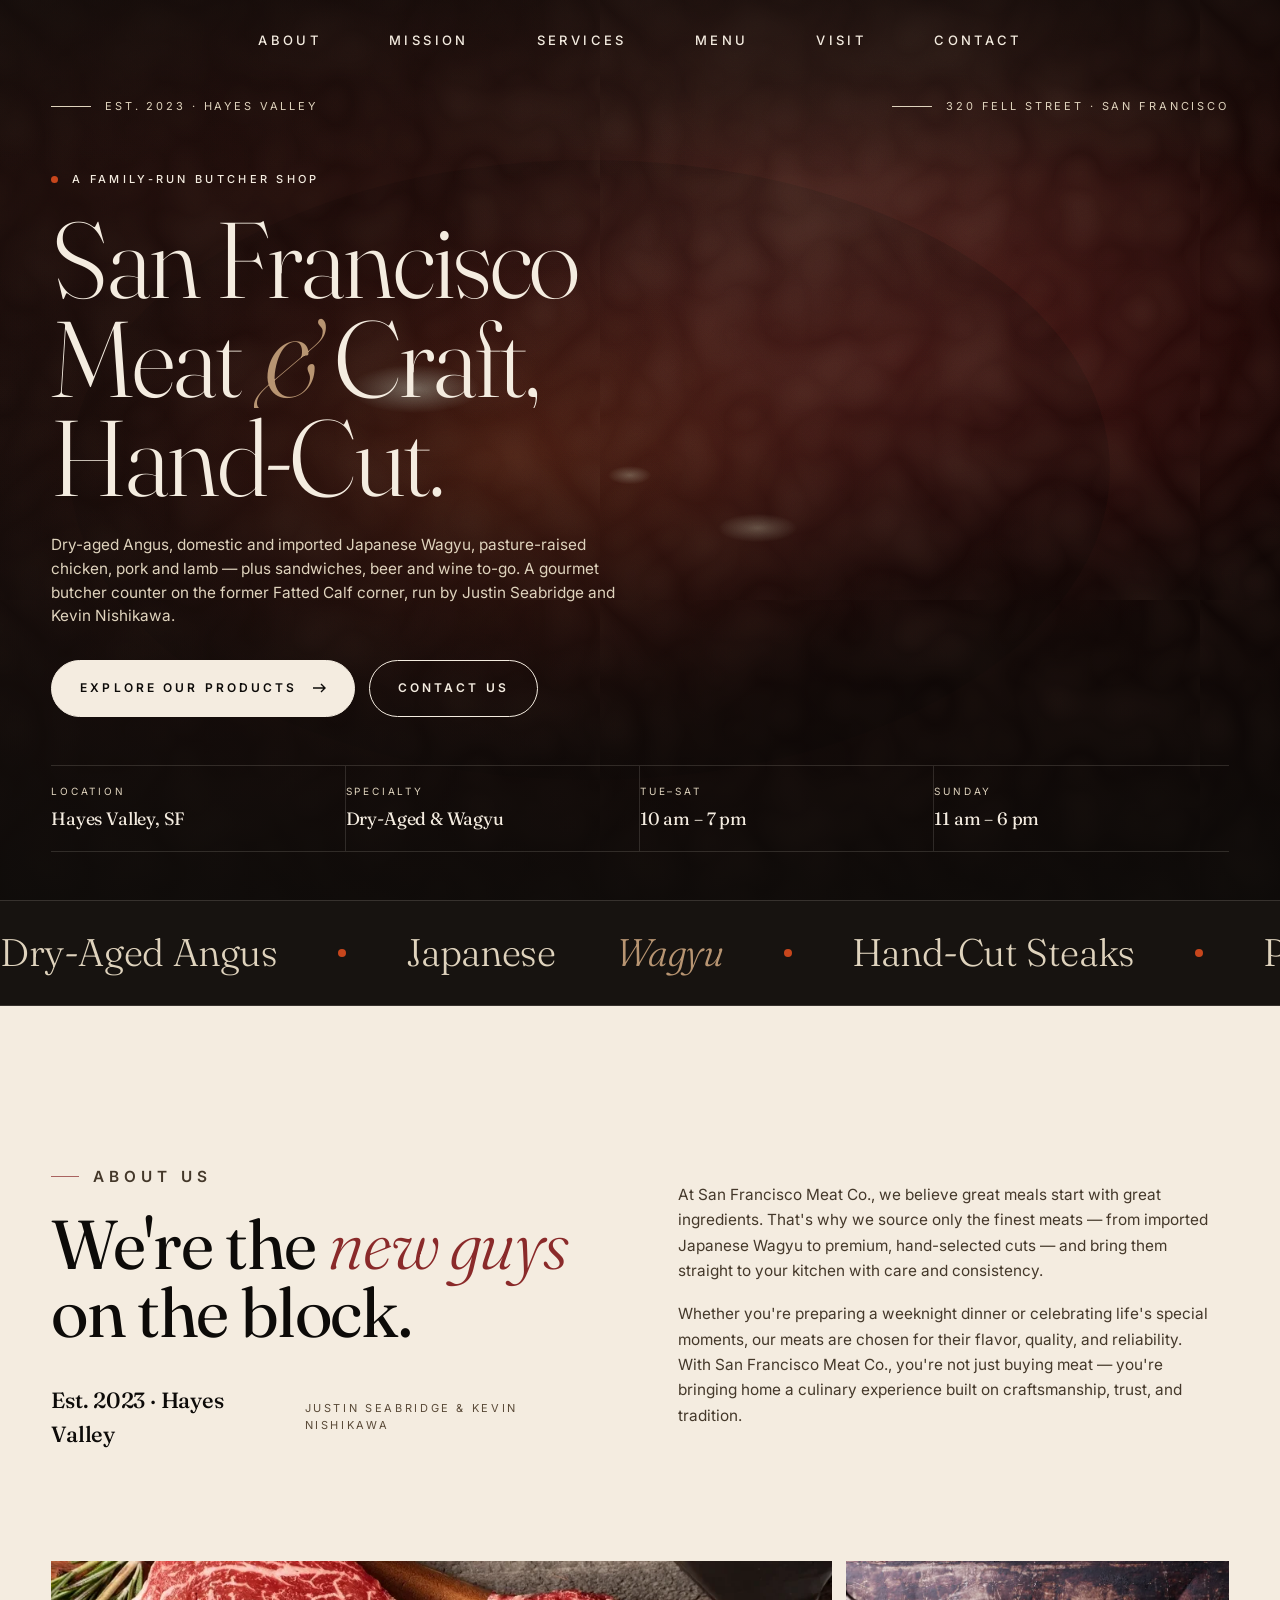
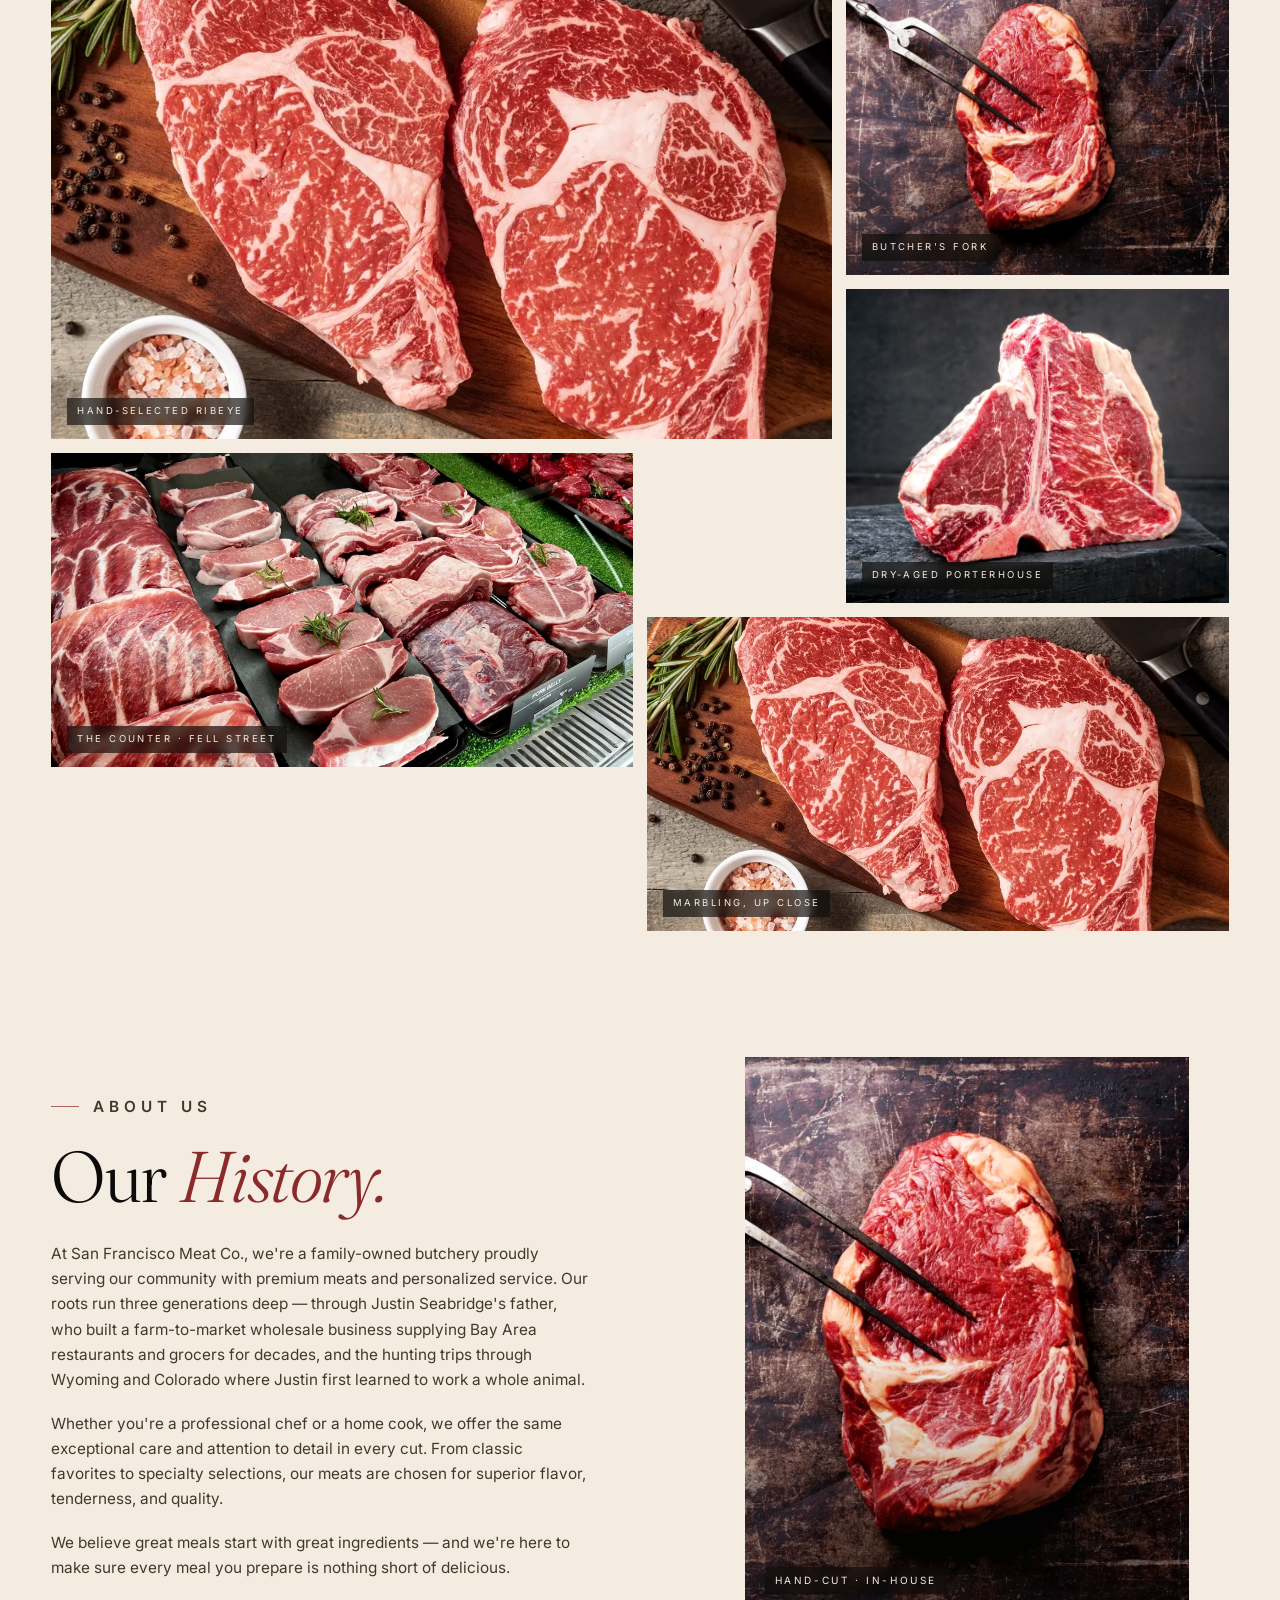
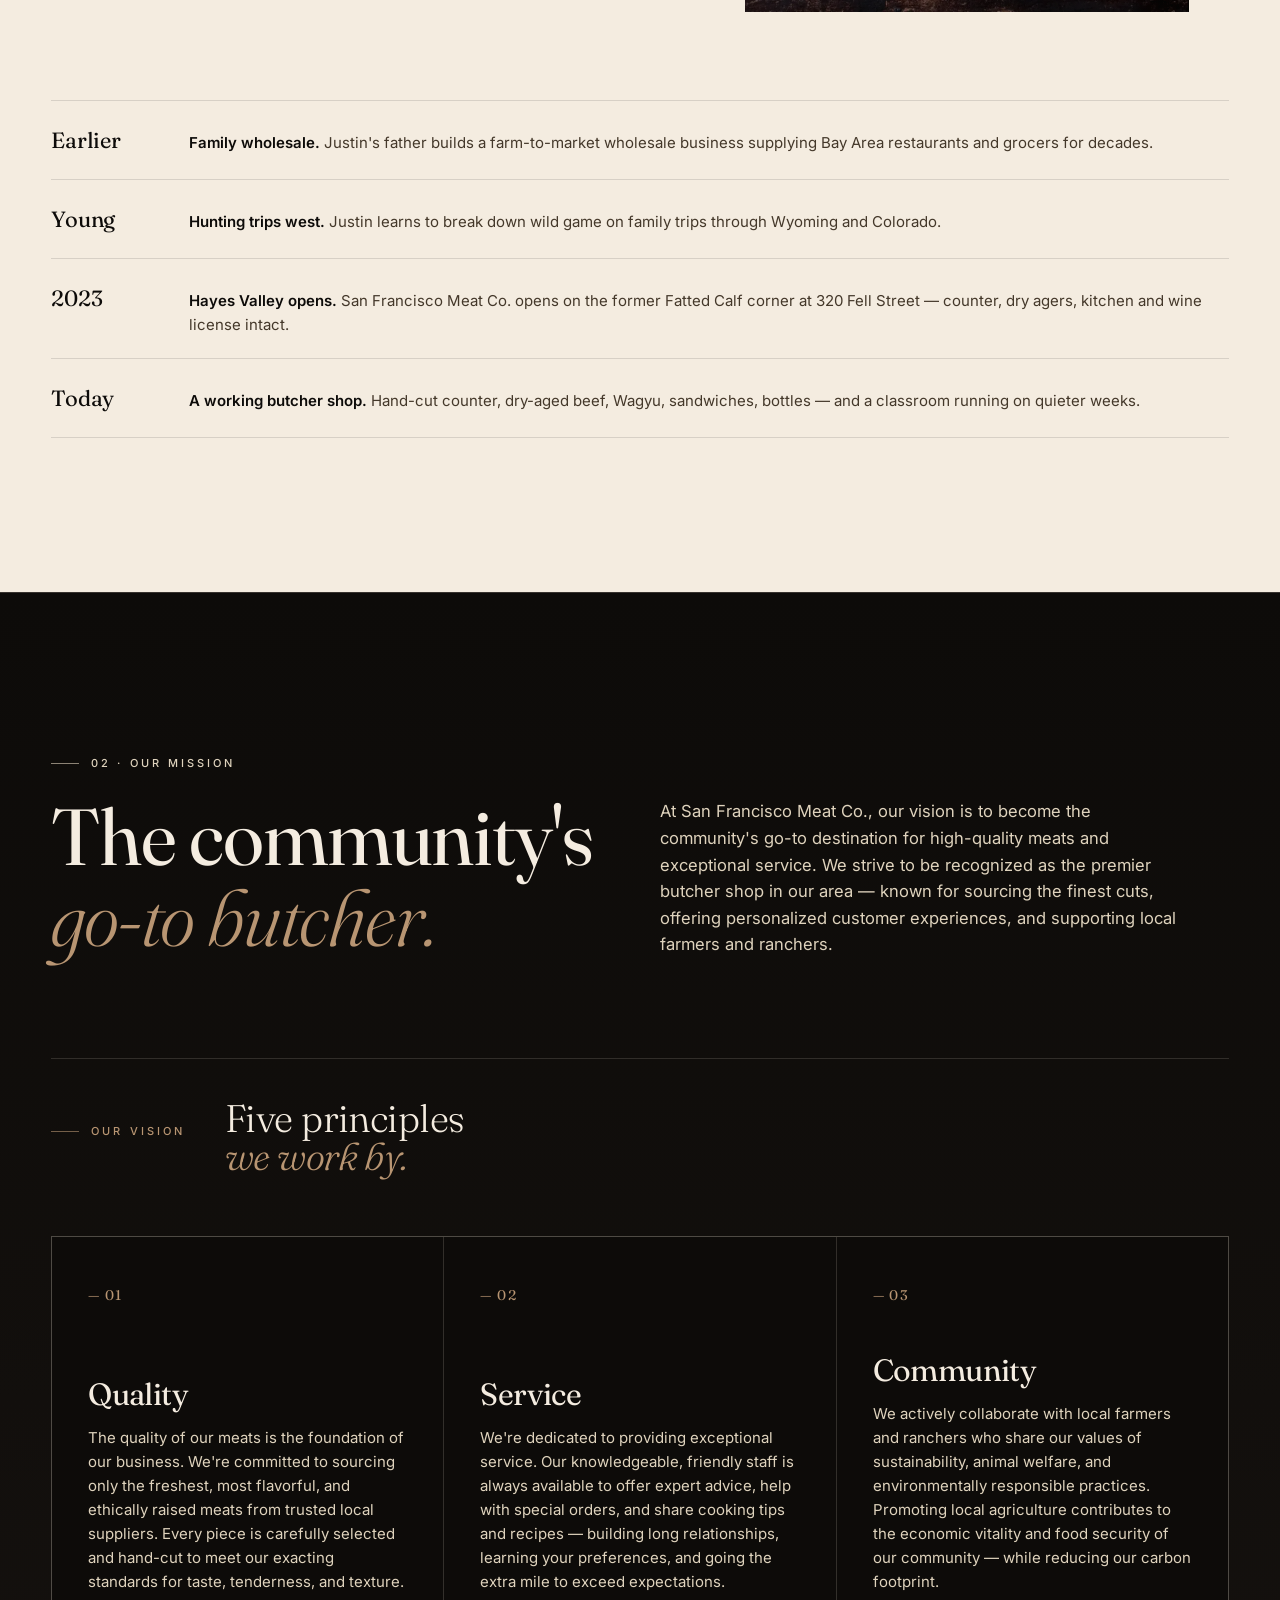
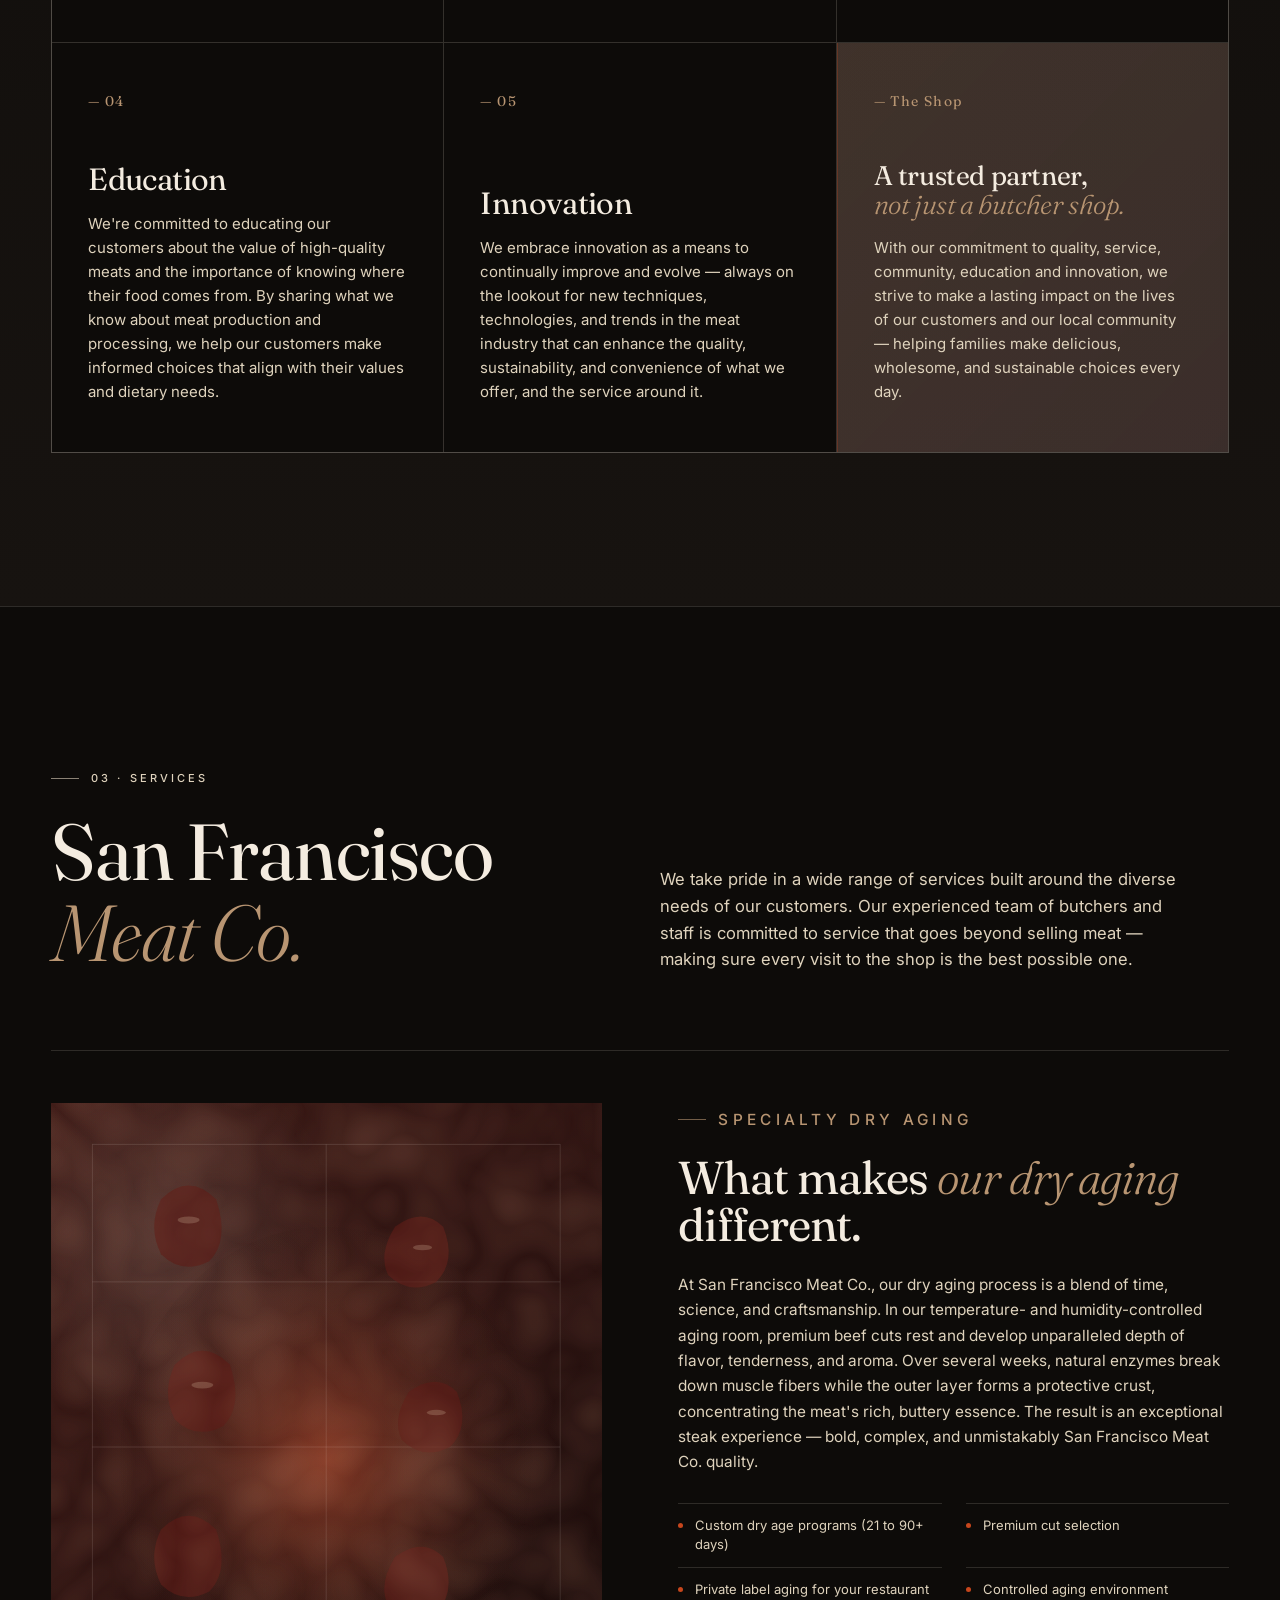
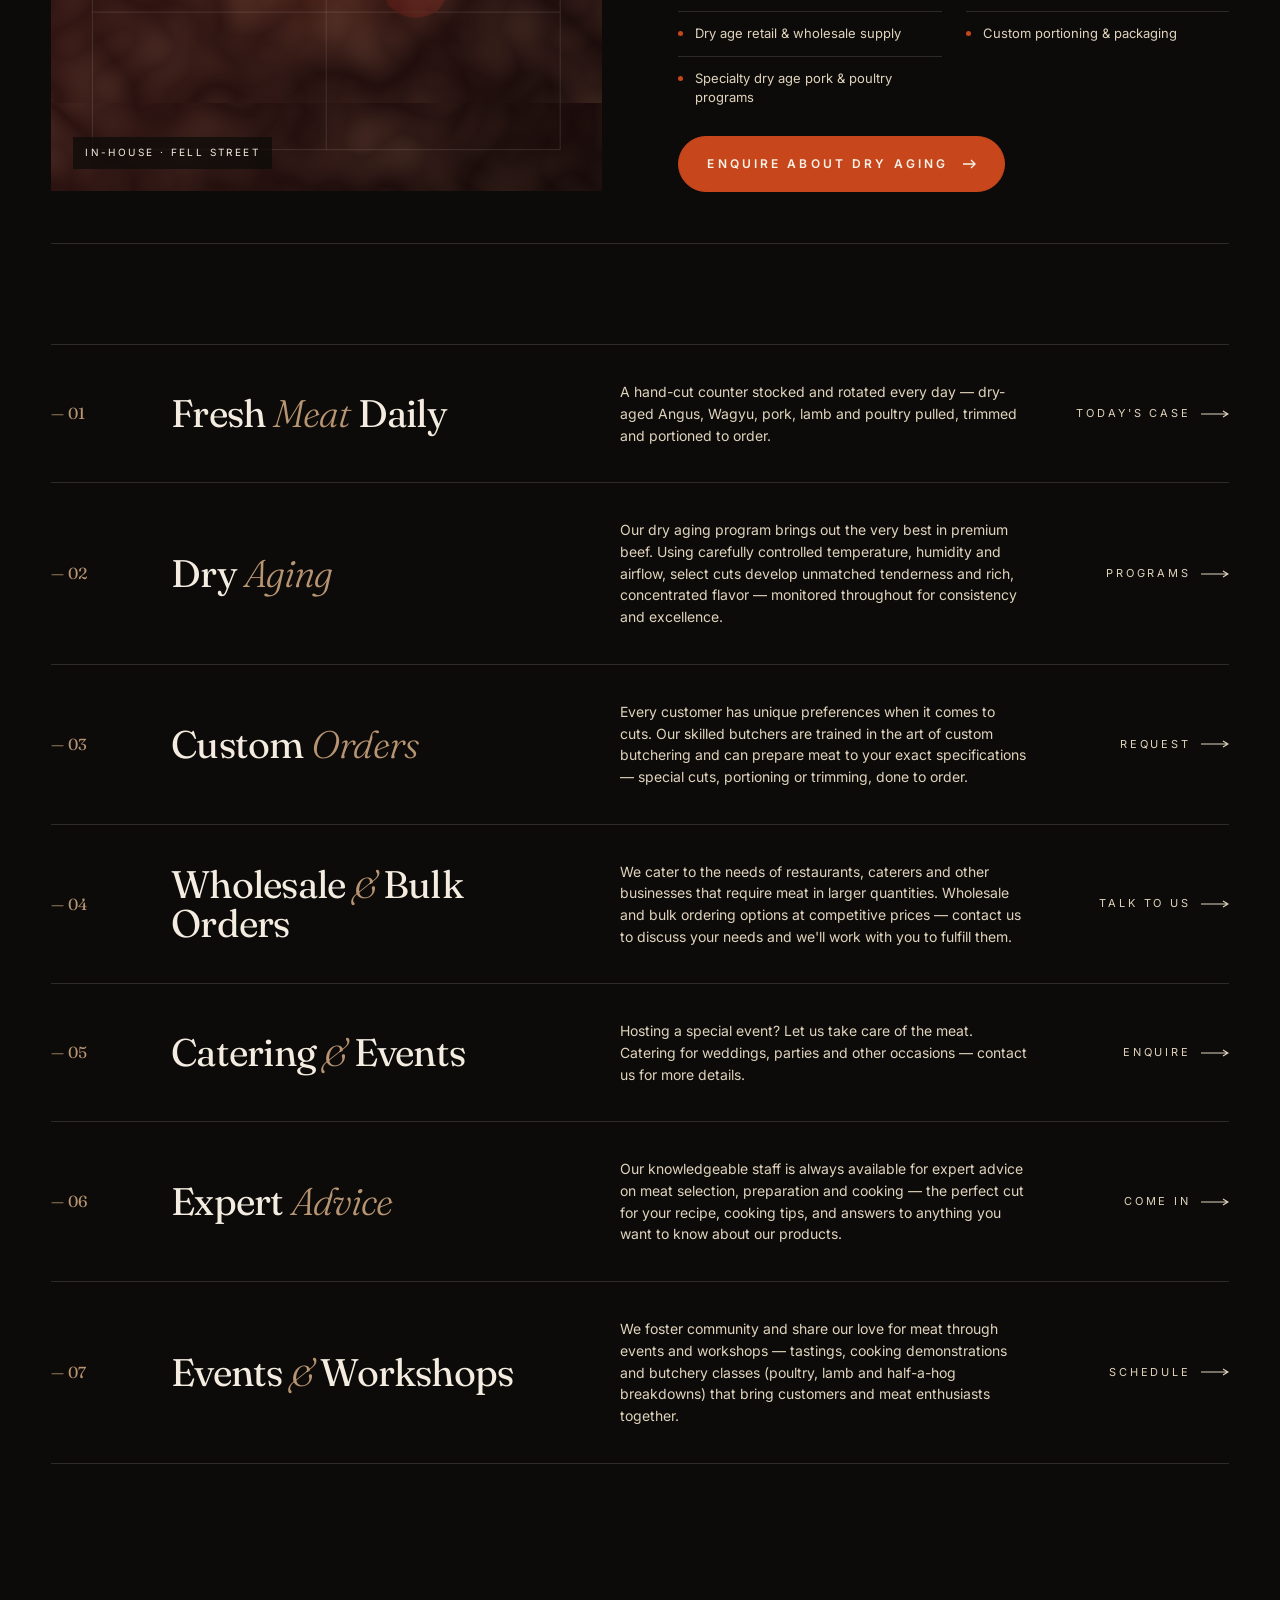
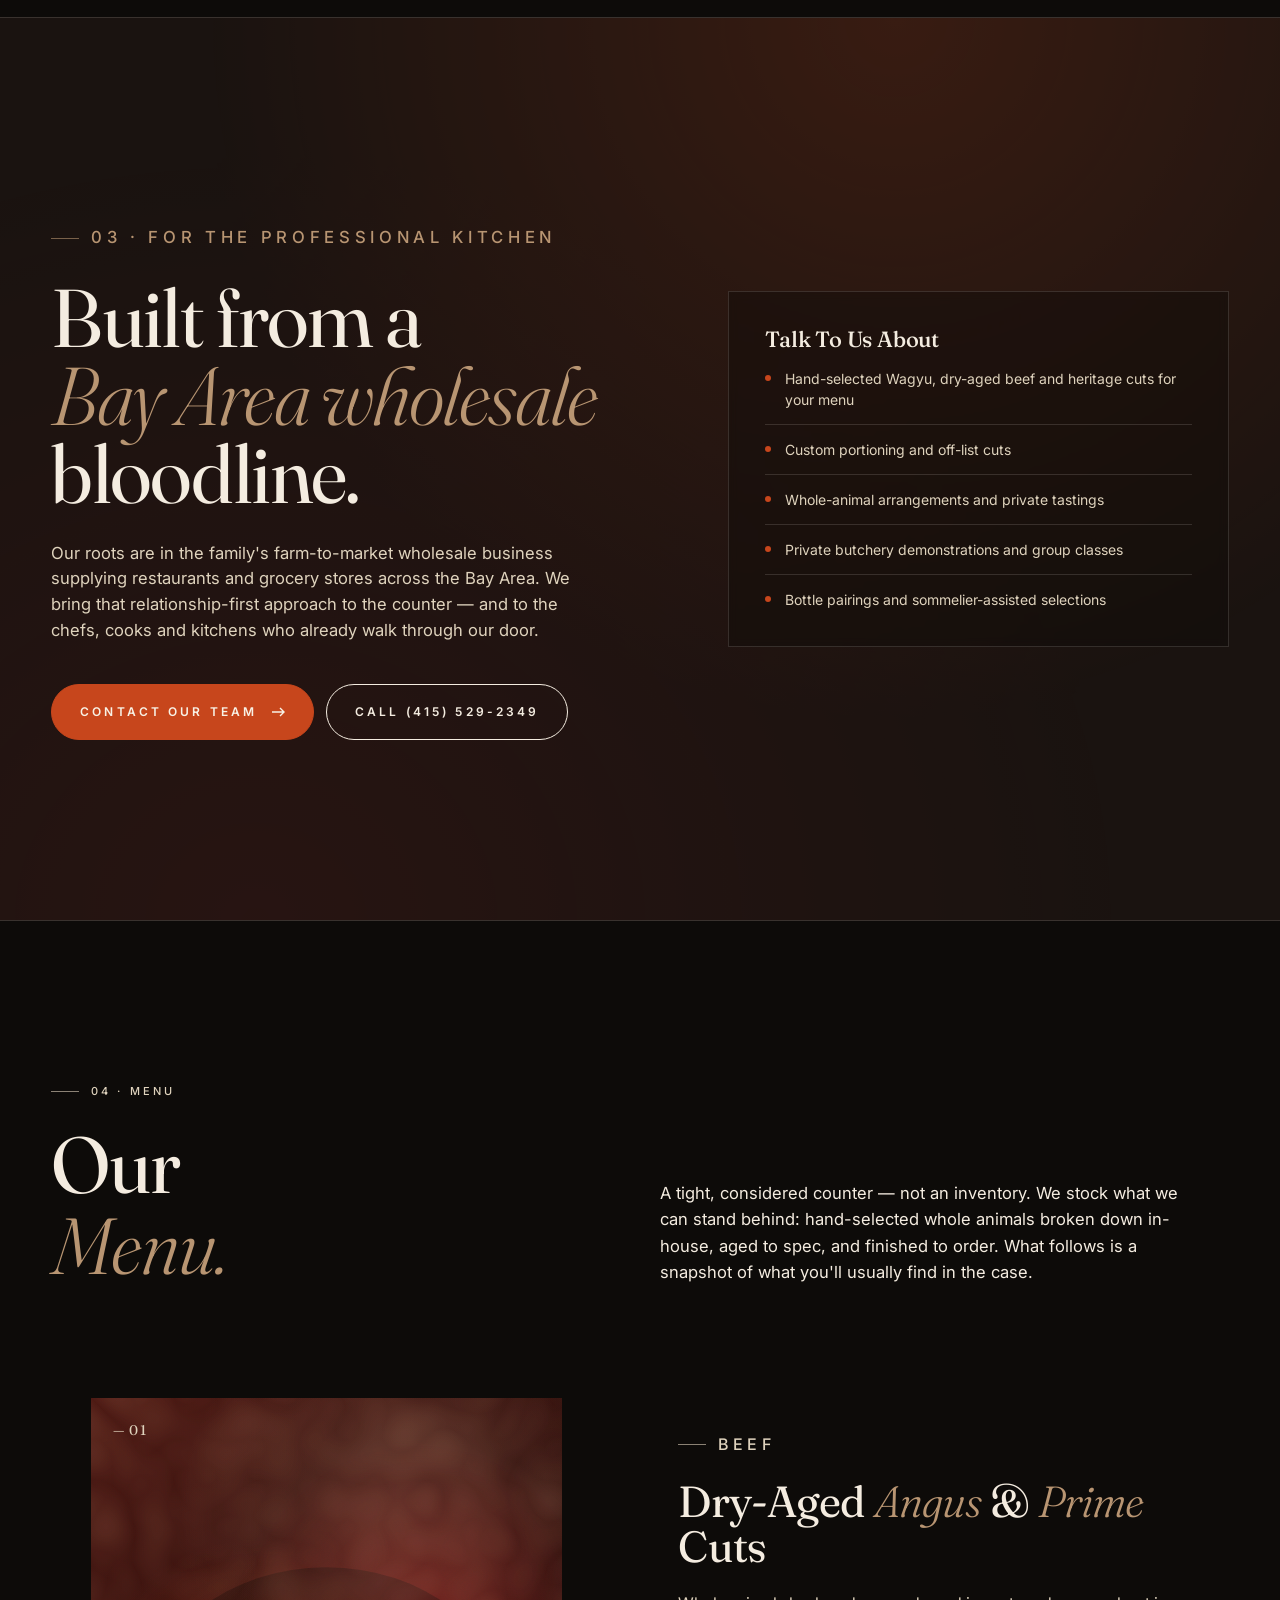
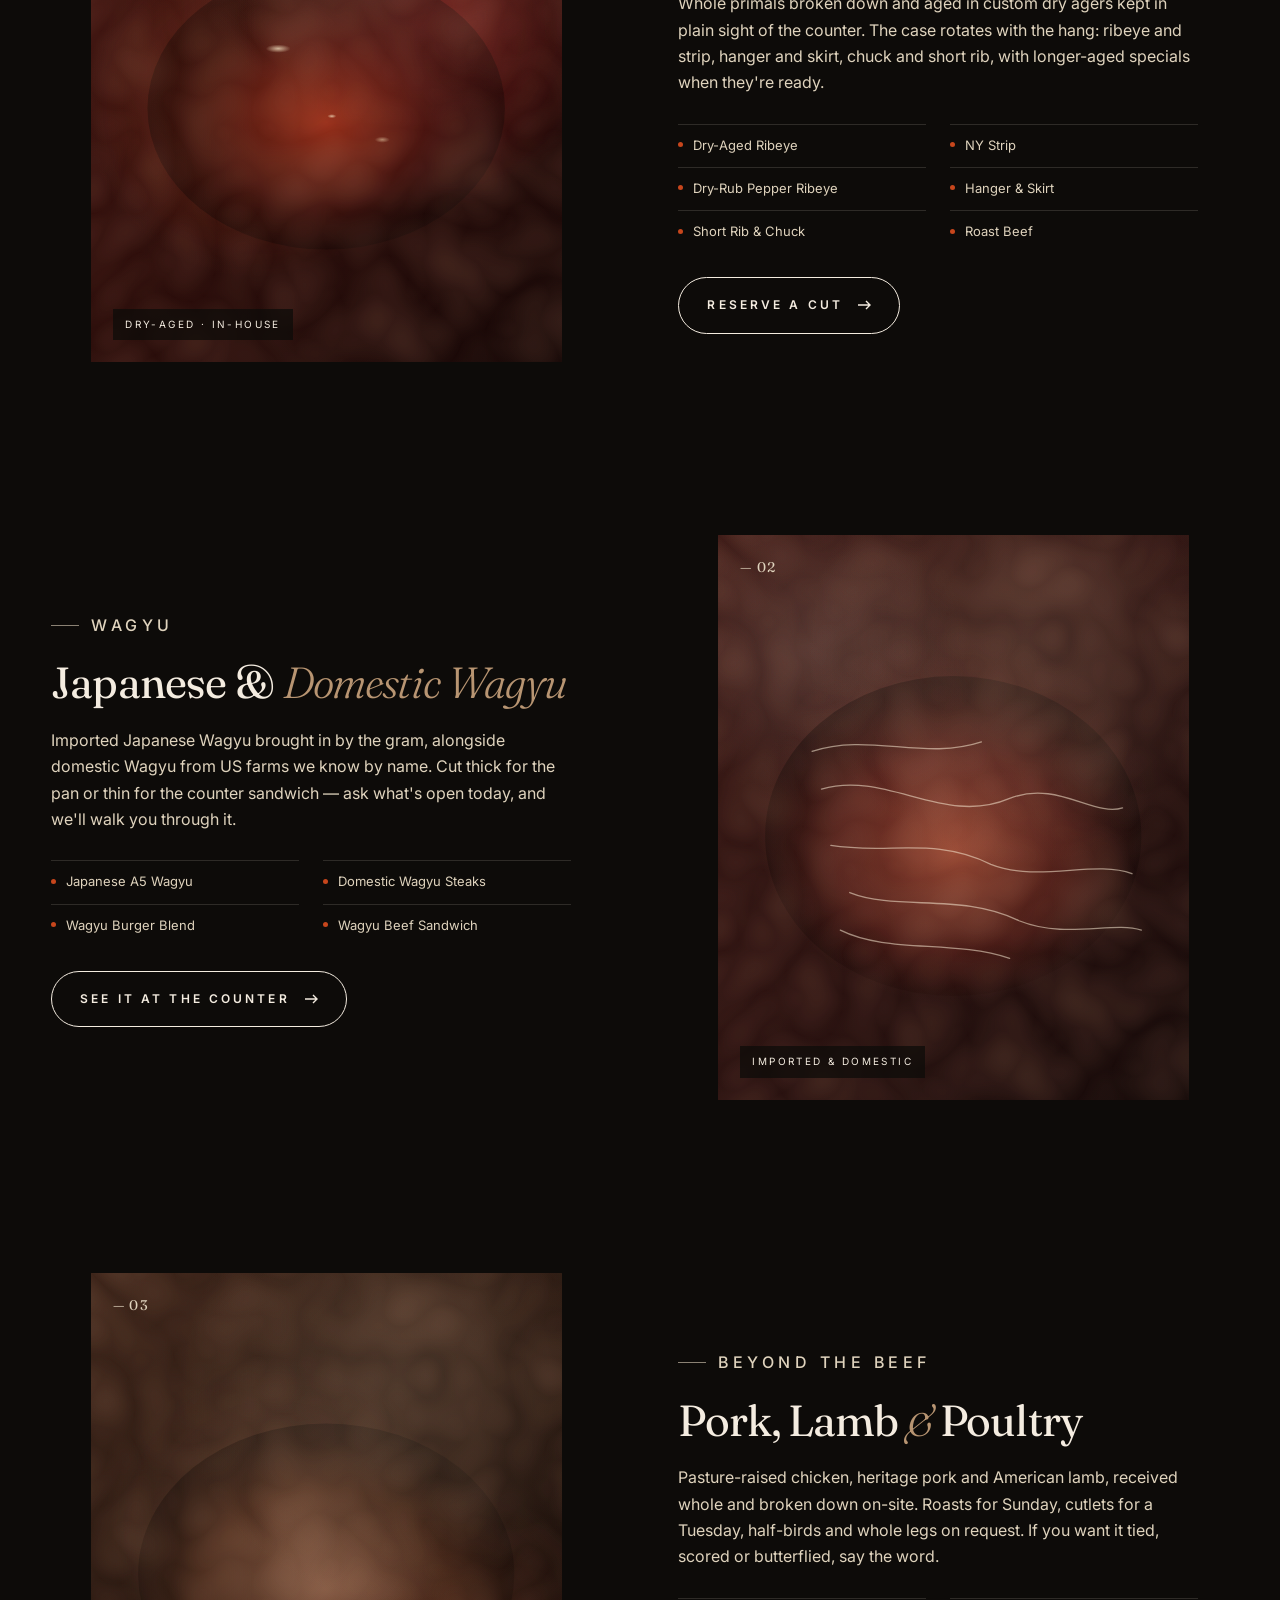
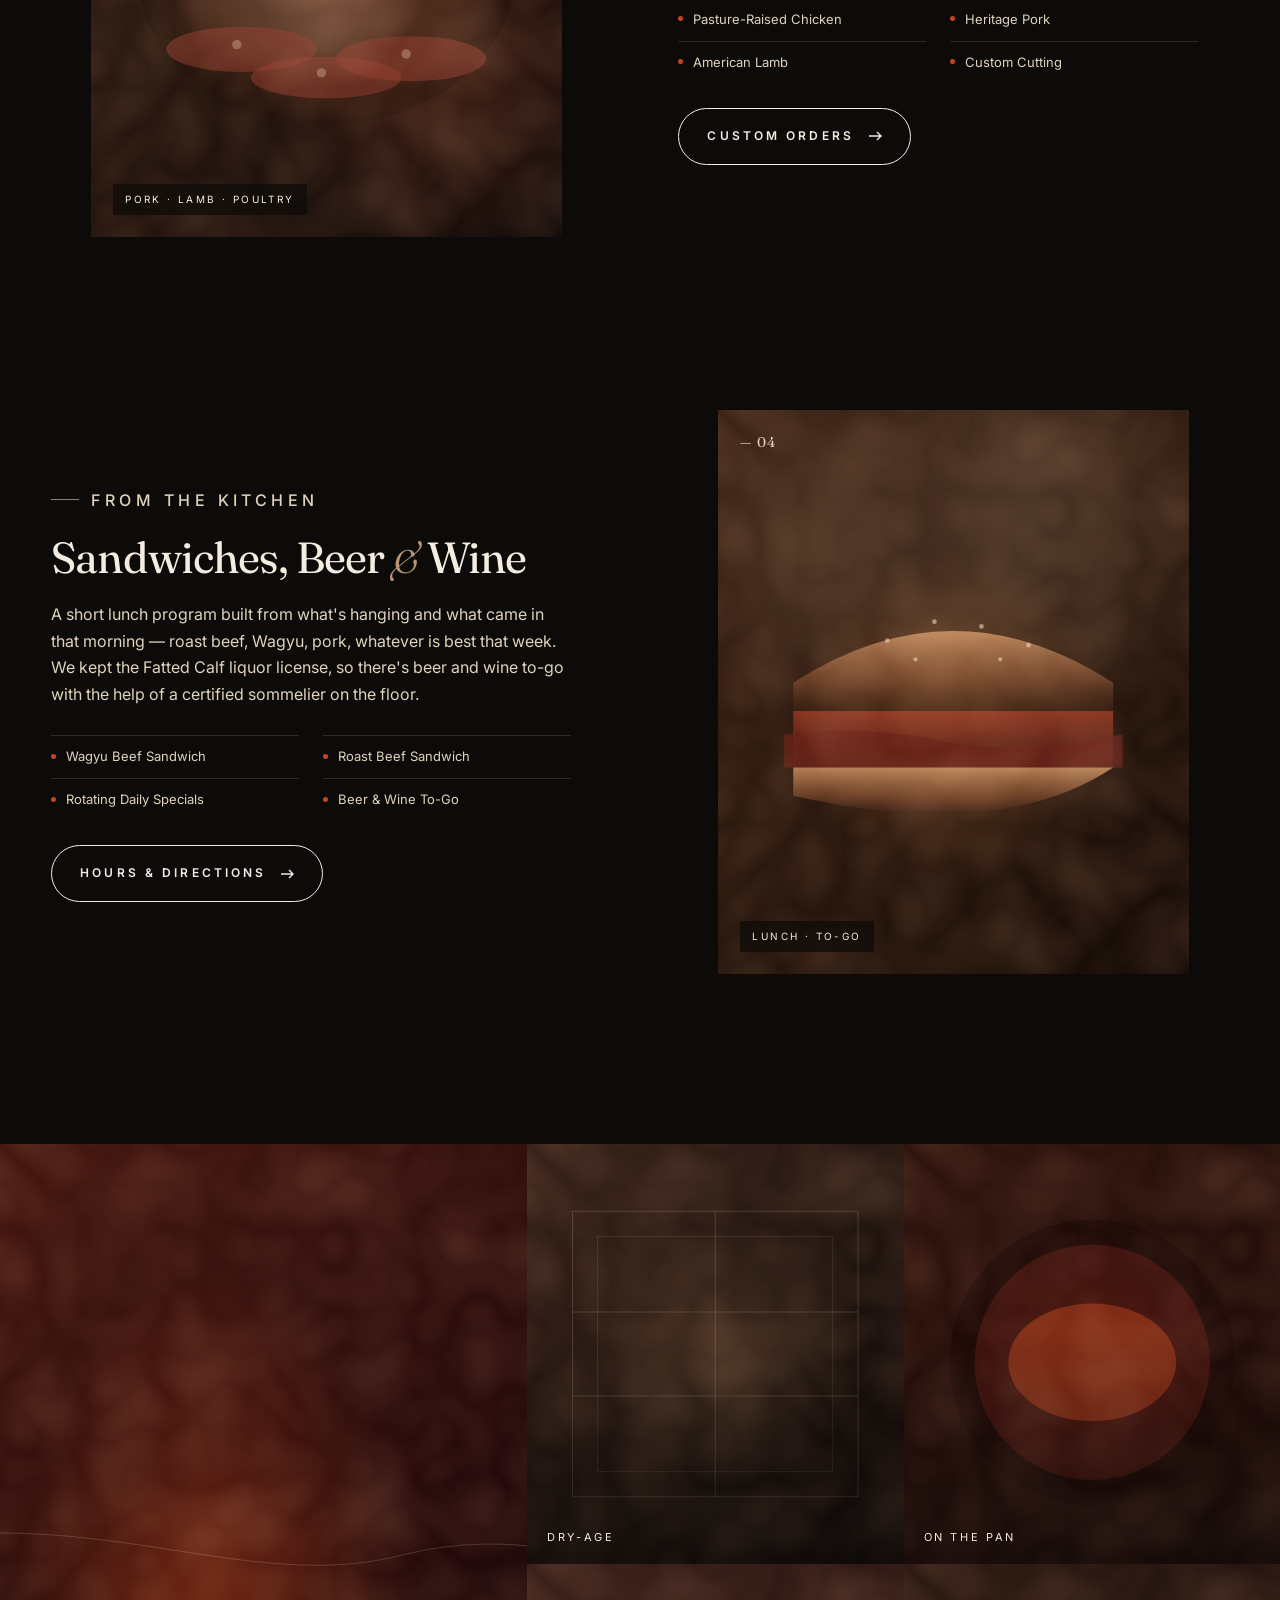
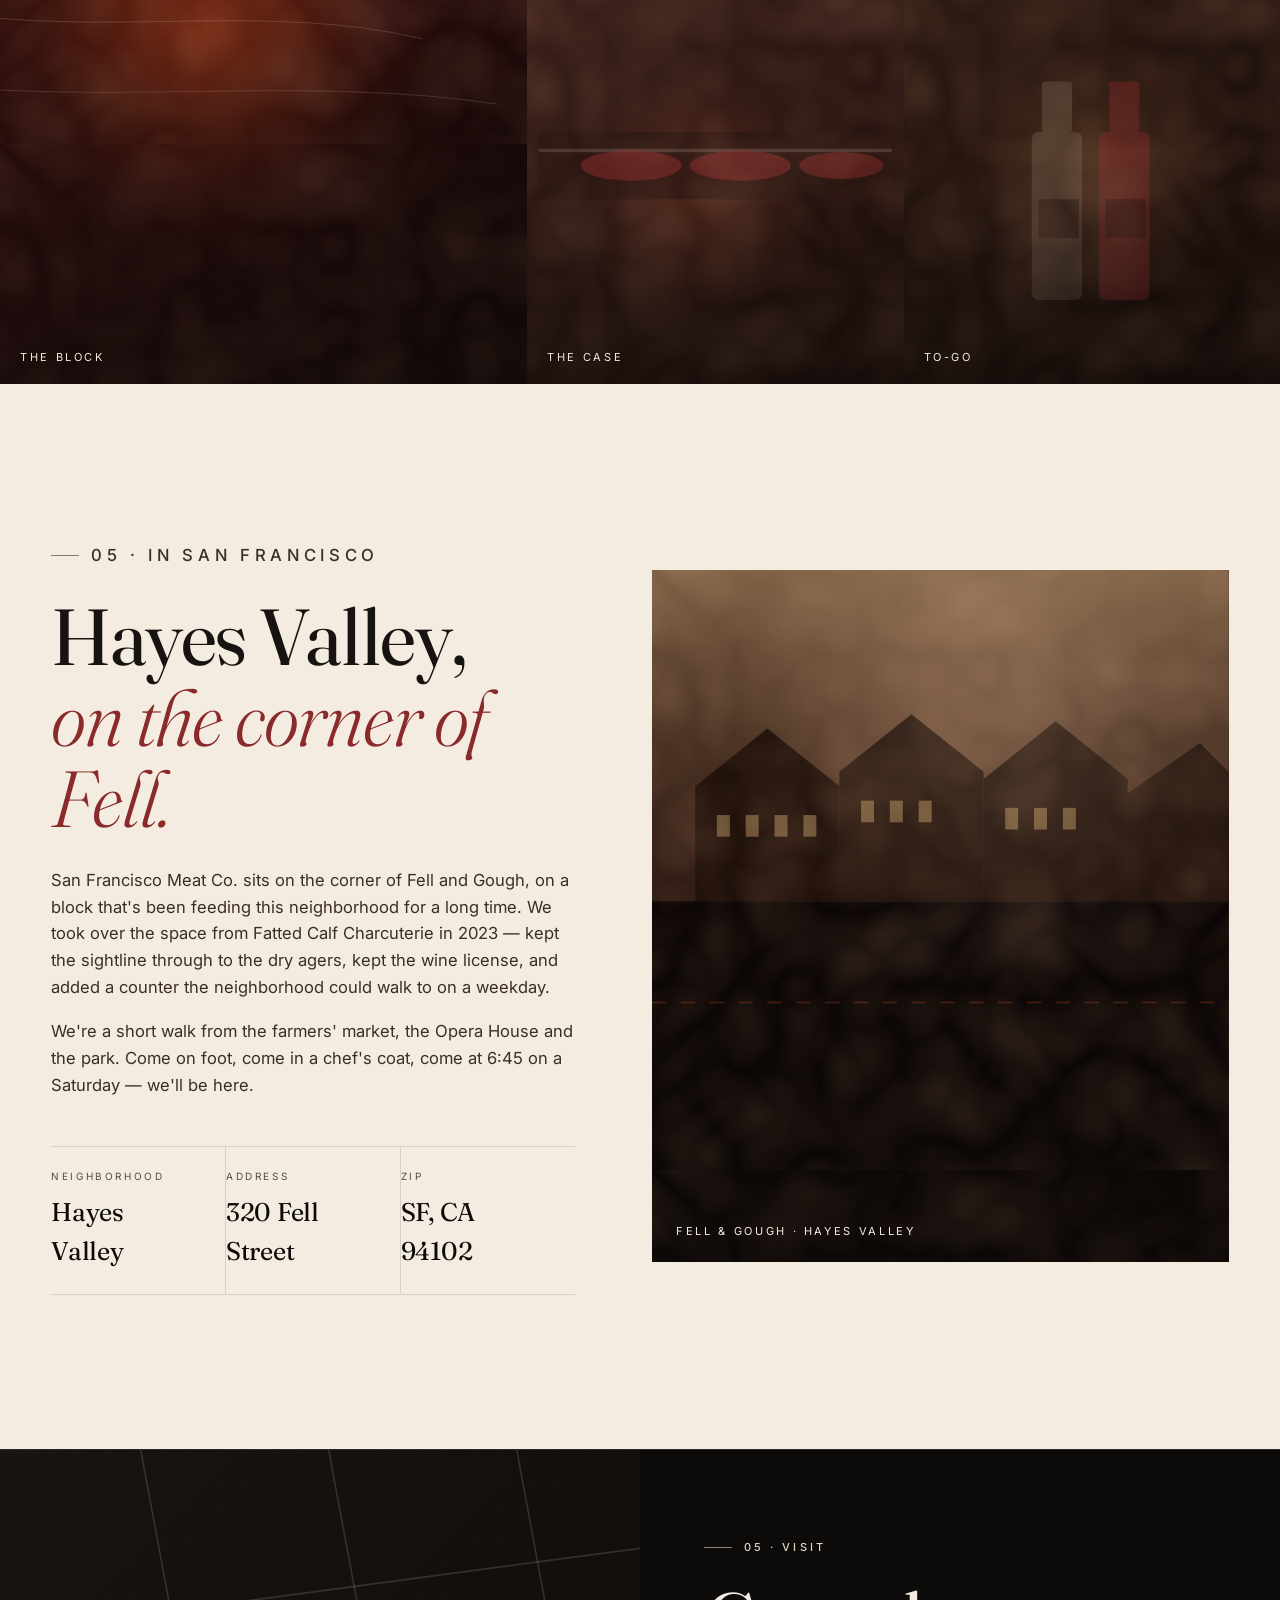
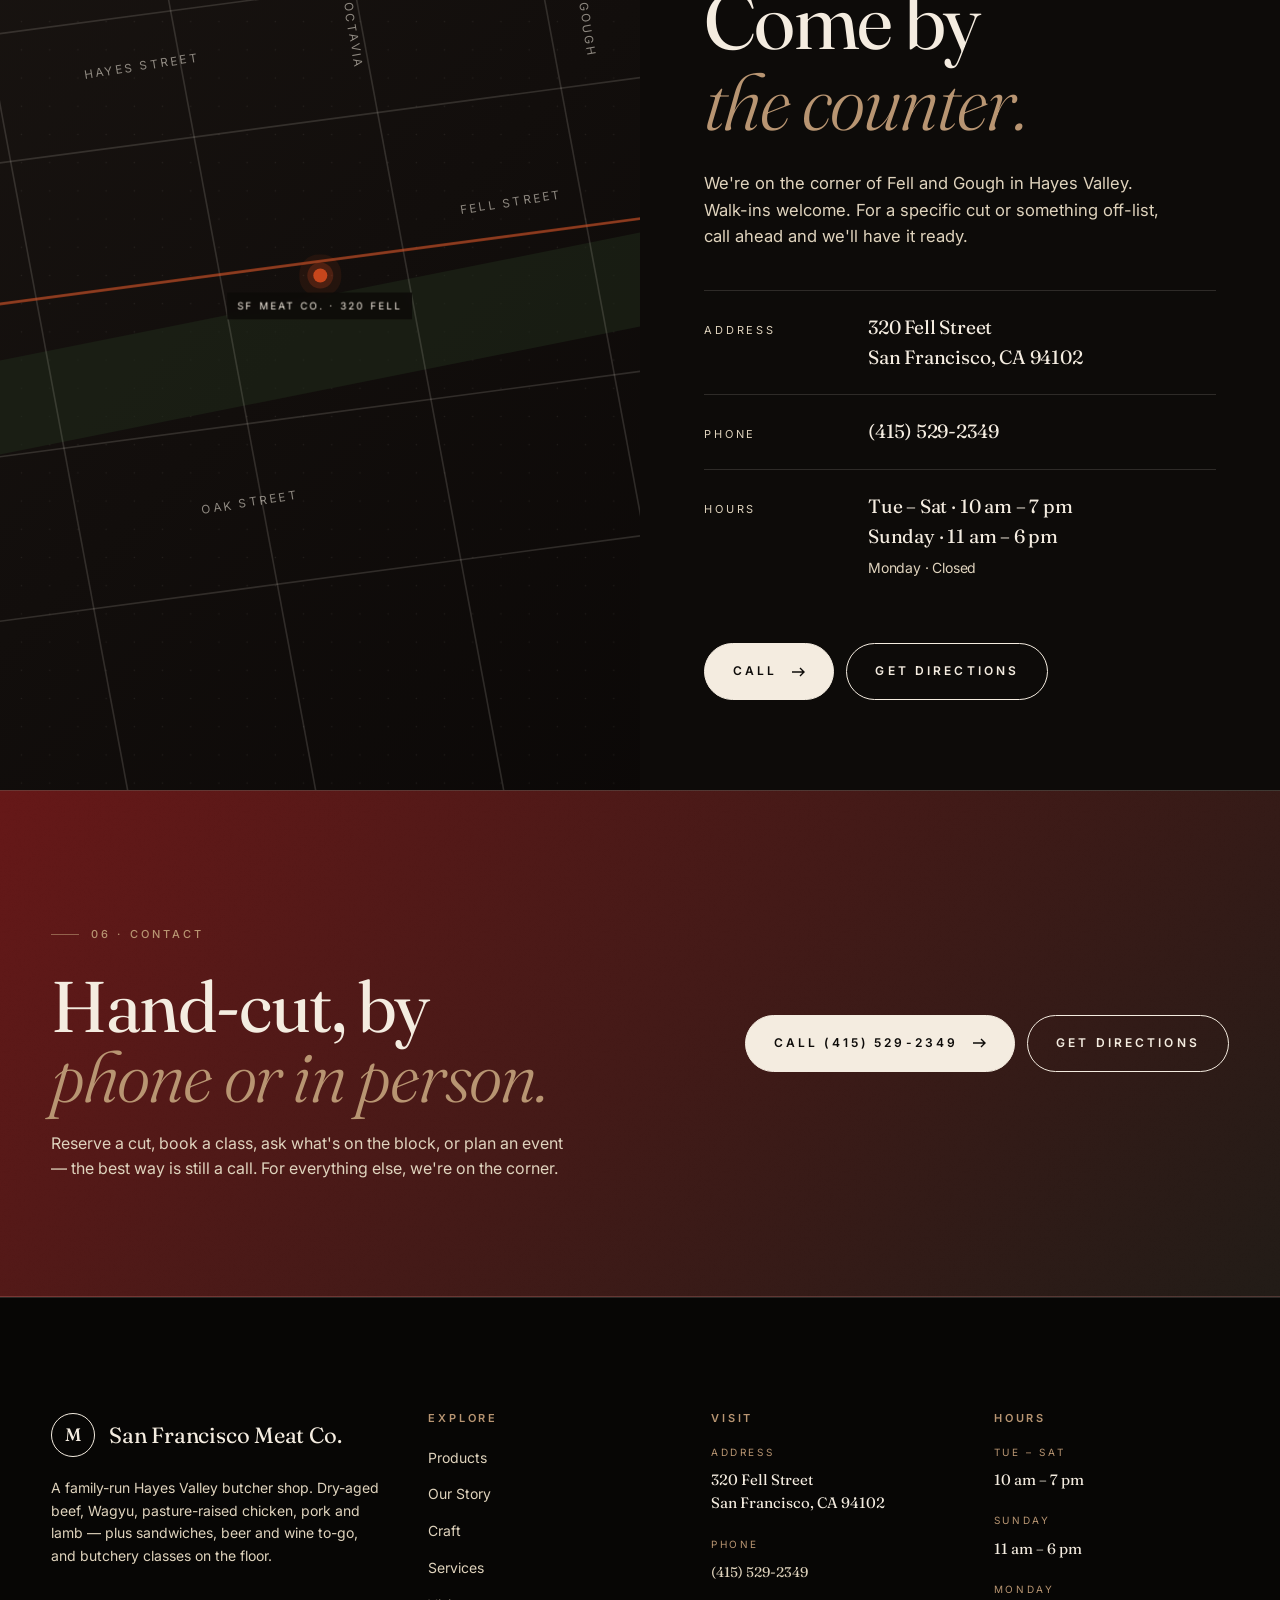
==== index.html @ b0728978 "feat(mission,services): expand copy with brand's own content Mission section (#craft): - Lead refram" ====
<!doctype html>
<html lang="en">
<head>
<meta charset="utf-8" />
<meta name="viewport" content="width=device-width,initial-scale=1,viewport-fit=cover" />
<meta name="theme-color" content="#0d0b09" />
<title>San Francisco Meat Co. — Hayes Valley Butcher · Dry-Aged Beef, Wagyu & Craft Cuts</title>
<meta name="description" content="A family-run Hayes Valley butcher shop at 320 Fell Street. Dry-aged Angus, domestic and imported Japanese Wagyu, pasture-raised chicken, pork, lamb — plus sandwiches, beer and wine to-go, and butchery classes." />
<link rel="canonical" href="https://sfmeatco.com/" />

<meta property="og:type" content="website" />
<meta property="og:title" content="San Francisco Meat Co. — Hayes Valley Butcher" />
<meta property="og:description" content="Dry-aged Angus, Wagyu, and hand-selected cuts from a family-run Hayes Valley butcher shop." />
<meta property="og:url" content="https://sfmeatco.com/" />
<meta property="og:site_name" content="San Francisco Meat Co." />

<link rel="preconnect" href="https://fonts.googleapis.com" crossorigin />
<link rel="preconnect" href="https://fonts.gstatic.com" crossorigin />
<link href="https://fonts.googleapis.com/css2?family=Fraunces:ital,opsz,wght@0,9..144,300;0,9..144,400;0,9..144,500;0,9..144,600;0,9..144,700;0,9..144,800;1,9..144,400&family=Inter:wght@300;400;500;600;700&display=swap" rel="stylesheet" />

<script type="application/ld+json">
{
  "@context": "https://schema.org",
  "@type": "LocalBusiness",
  "@id": "https://sfmeatco.com/#business",
  "name": "San Francisco Meat Co.",
  "image": "https://sfmeatco.com/og.jpg",
  "url": "https://sfmeatco.com/",
  "telephone": "+1-415-529-2349",
  "address": {
    "@type": "PostalAddress",
    "streetAddress": "320 Fell Street",
    "addressLocality": "San Francisco",
    "addressRegion": "CA",
    "postalCode": "94102",
    "addressCountry": "US"
  },
  "geo": {
    "@type": "GeoCoordinates",
    "latitude": 37.7762,
    "longitude": -122.4232
  },
  "openingHoursSpecification": [
    { "@type": "OpeningHoursSpecification", "dayOfWeek": ["Tuesday","Wednesday","Thursday","Friday","Saturday"], "opens": "10:00", "closes": "19:00" },
    { "@type": "OpeningHoursSpecification", "dayOfWeek": "Sunday", "opens": "11:00", "closes": "18:00" }
  ]
}
</script>

<style>
:root{
  --ink:#0d0b09;
  --ink-2:#171310;
  --ink-3:#211b16;
  --paper:#f4ece0;
  --paper-2:#e9dec9;
  --cream:#f8f2e6;
  --bone:#dfd3bd;
  --tan:#b89572;
  --rust:#8a2a2a;
  --burgundy:#5a1a1a;
  --blood:#651717;
  --ember:#c7461c;
  --iron:#2a211c;
  --line:rgba(244,236,224,.14);
  --line-ink:rgba(13,11,9,.12);
  --serif:"Fraunces", "Playfair Display", Georgia, serif;
  --sans:"Inter", system-ui, -apple-system, "Segoe UI", Roboto, Arial, sans-serif;
  --maxw:1440px;
  --gutter:clamp(20px, 4vw, 56px);
  --radius:0px;
  --t:cubic-bezier(.22,.61,.36,1);
}
*{box-sizing:border-box}
html{scroll-behavior:smooth; -webkit-text-size-adjust:100%}
body{
  margin:0;
  font-family:var(--sans);
  background:var(--ink);
  color:var(--paper);
  font-weight:400;
  font-size:16px;
  line-height:1.55;
  -webkit-font-smoothing:antialiased;
  -moz-osx-font-smoothing:grayscale;
  overflow-x:hidden;
}
img{max-width:100%; display:block}
a{color:inherit; text-decoration:none}
button{font:inherit; cursor:pointer; border:0; background:none; color:inherit}
h1,h2,h3,h4{font-family:var(--serif); font-weight:500; letter-spacing:-0.015em; line-height:1.02; margin:0}
h1{font-size:clamp(44px, 9vw, 160px); font-weight:400}
h2{font-size:clamp(36px, 6.2vw, 96px); font-weight:400}
h3{font-size:clamp(26px, 3.4vw, 48px); font-weight:400}
p{margin:0}

.wrap{max-width:var(--maxw); margin:0 auto; padding:0 var(--gutter)}
.eyebrow{
  font-family:var(--sans);
  font-size:11px;
  letter-spacing:.28em;
  text-transform:uppercase;
  font-weight:500;
  color:var(--bone);
  display:inline-flex; align-items:center; gap:12px;
}
.eyebrow::before{content:""; display:block; width:28px; height:1px; background:currentColor; opacity:.6}
.rule{height:1px; background:var(--line); border:0; margin:0}
.rule-ink{height:1px; background:var(--line-ink); border:0; margin:0}

/* ============ NAV ============ */
.nav{
  position:fixed; top:0; left:0; right:0; z-index:50;
  display:flex; align-items:center; justify-content:center;
  padding:22px var(--gutter);
  mix-blend-mode:normal;
  transition:background .4s var(--t), backdrop-filter .4s var(--t), padding .4s var(--t), border-color .4s var(--t);
  border-bottom:1px solid transparent;
}
.nav.is-stuck{
  background:rgba(13,11,9,.82);
  backdrop-filter:saturate(140%) blur(14px);
  -webkit-backdrop-filter:saturate(140%) blur(14px);
  border-bottom-color:var(--line);
  padding:16px var(--gutter);
}
/* hidden on desktop; still rendered for SR + mobile sheet reuse */
.brand{
  display:none;
}
.brand-mark{
  width:36px; height:36px; display:grid; place-items:center;
  border:1px solid var(--paper); border-radius:50%;
  font-family:var(--serif); font-size:16px; font-weight:500; letter-spacing:0;
  flex-shrink:0;
}
.brand-word{white-space:nowrap; line-height:1.1}
.brand-word small{display:block; font-family:var(--sans); font-size:9px; letter-spacing:.32em; text-transform:uppercase; color:var(--bone); margin-top:3px; white-space:nowrap}

.nav-links{
  display:flex; align-items:center;
  gap:clamp(32px, 5vw, 72px);
  flex-shrink:0;
}
.nav-links a{
  font-size:13px; letter-spacing:.26em; text-transform:uppercase; font-weight:500;
  color:var(--paper);
  position:relative; padding:8px 2px;
  white-space:nowrap;
  transition:color .3s var(--t);
}
.nav-links a::after{
  content:""; position:absolute; left:50%; right:50%; bottom:0;
  height:2px; background:var(--ember);
  transition:left .4s var(--t), right .4s var(--t);
}
.nav-links a:hover,
.nav-links a.active{color:var(--paper)}
.nav-links a:hover::after,
.nav-links a.active::after{left:0; right:0}

.nav-cta{display:none}
.menu-btn{display:none}

@media (max-width: 960px){
  .nav{justify-content:flex-end}
  .nav-links{display:none}
  .menu-btn{
    display:flex; flex-direction:column; gap:5px; padding:10px;
    position:relative; z-index:60;
  }
  .menu-btn span{width:22px; height:1px; background:var(--paper); transition:transform .4s var(--t), opacity .3s}
  .menu-open .menu-btn span:nth-child(1){transform:translateY(6px) rotate(45deg)}
  .menu-open .menu-btn span:nth-child(2){opacity:0}
  .menu-open .menu-btn span:nth-child(3){transform:translateY(-6px) rotate(-45deg)}
}

.mobile-sheet{
  position:fixed; inset:0; z-index:45;
  background:var(--ink);
  padding:120px var(--gutter) 40px;
  transform:translateY(-100%);
  transition:transform .55s var(--t), visibility 0s linear .55s;
  display:flex; flex-direction:column; justify-content:space-between;
  visibility:hidden;
  pointer-events:none;
  overflow-y:auto;
}
.menu-open .mobile-sheet{
  transform:translateY(0);
  visibility:visible;
  pointer-events:auto;
  transition:transform .55s var(--t), visibility 0s;
}
.mobile-sheet nav{display:flex; flex-direction:column; gap:4px}
.mobile-sheet nav a{
  font-family:var(--serif); font-size:38px; padding:14px 0;
  border-bottom:1px solid var(--line);
}
.mobile-sheet .meta{font-size:12px; color:var(--bone); letter-spacing:.14em; text-transform:uppercase; margin-top:40px}
.mobile-sheet .meta a{display:block; font-family:var(--serif); text-transform:none; font-size:22px; letter-spacing:0; color:var(--paper); margin-top:8px}

/* ============ HERO ============ */
.hero{
  position:relative;
  min-height:100vh;
  min-height:100svh;
  overflow:hidden;
  display:flex; flex-direction:column; justify-content:flex-end;
  color:var(--paper);
  isolation:isolate;
  padding-top:150px;
}
@media (max-width: 720px){ .hero{padding-top:130px; min-height:92svh} }
.hero-media{
  position:absolute; inset:0; z-index:-1;
  background:
    radial-gradient(ellipse at 20% 10%, rgba(199,70,28,.18), transparent 55%),
    radial-gradient(ellipse at 80% 90%, rgba(90,26,26,.35), transparent 60%),
    #0b0907;
}
.hero-img{
  position:absolute; inset:0; width:100%; height:100%;
  object-fit:cover; object-position:center 35%;
  transform:scale(1.08);
  transition:transform 1.6s var(--t);
  filter:saturate(.85) contrast(1.05) brightness(.72);
}
.loaded .hero-img{transform:scale(1)}
/* photographic stand-ins (CSP-safe) */
.photo{
  position:absolute; inset:0; width:100%; height:100%;
  background:
    radial-gradient(ellipse 70% 55% at 30% 35%, rgba(199,70,28,.22), transparent 60%),
    radial-gradient(ellipse 60% 50% at 72% 70%, rgba(90,26,26,.65), transparent 65%),
    radial-gradient(ellipse 90% 80% at 50% 100%, rgba(0,0,0,.75), transparent 70%),
    linear-gradient(135deg, #2b1612 0%, #3a1a14 35%, #1a0d0a 70%, #0b0605 100%);
  overflow:hidden;
}
.photo::before{
  content:""; position:absolute; inset:0; opacity:.45; mix-blend-mode:overlay;
  background-image:url("data:image/svg+xml;utf8,<svg xmlns='http://www.w3.org/2000/svg' width='400' height='400'><filter id='n'><feTurbulence type='fractalNoise' baseFrequency='0.75' numOctaves='3' stitchTiles='stitch'/><feColorMatrix values='0 0 0 0 .35  0 0 0 0 .14  0 0 0 0 .1  0 0 0 .7 0'/></filter><rect width='100%' height='100%' filter='url(%23n)'/></svg>");
}
.photo::after{
  content:""; position:absolute; inset:0; opacity:.6; mix-blend-mode:screen;
  background-image:url("data:image/svg+xml;utf8,<svg xmlns='http://www.w3.org/2000/svg' width='600' height='600'><filter id='m'><feTurbulence type='turbulence' baseFrequency='0.012' numOctaves='2' seed='7'/><feColorMatrix values='0 0 0 0 .78  0 0 0 0 .35  0 0 0 0 .2  0 0 0 .35 0'/></filter><rect width='100%' height='100%' filter='url(%23m)'/></svg>");
}
.photo svg{position:absolute; inset:0; width:100%; height:100%; display:block}
.photo .glint{position:absolute; inset:0; background:radial-gradient(circle at 65% 20%, rgba(255,220,180,.14), transparent 40%)}
.photo--beef{background:
  radial-gradient(ellipse 60% 50% at 35% 55%, rgba(199,70,28,.3), transparent 60%),
  radial-gradient(ellipse 65% 55% at 70% 40%, rgba(132,24,24,.65), transparent 60%),
  linear-gradient(140deg, #4a1a14 0%, #2a0d0a 55%, #140706 100%);
}
.photo--wagyu{background:
  radial-gradient(ellipse 70% 55% at 50% 50%, rgba(214,120,100,.3), transparent 60%),
  radial-gradient(ellipse 60% 50% at 20% 20%, rgba(255,245,230,.14), transparent 55%),
  linear-gradient(135deg, #3a1a16 0%, #2a1210 50%, #130908 100%);
}
.photo--pork{background:
  radial-gradient(ellipse 60% 50% at 40% 45%, rgba(220,165,130,.22), transparent 60%),
  radial-gradient(ellipse 60% 55% at 75% 70%, rgba(90,45,30,.55), transparent 60%),
  linear-gradient(140deg, #3a251a 0%, #22140d 55%, #0f0806 100%);
}
.photo--sandwich{background:
  radial-gradient(ellipse 60% 55% at 50% 55%, rgba(214,145,80,.3), transparent 55%),
  radial-gradient(ellipse 50% 55% at 20% 25%, rgba(255,230,180,.12), transparent 50%),
  linear-gradient(140deg, #3a2416 0%, #26160c 55%, #130a05 100%);
}
.photo--kitchen{background:
  radial-gradient(ellipse 60% 50% at 35% 40%, rgba(199,100,60,.25), transparent 55%),
  radial-gradient(ellipse 60% 60% at 75% 85%, rgba(50,25,20,.75), transparent 60%),
  linear-gradient(135deg, #28150f 0%, #180a07 55%, #0a0403 100%);
}
.photo--counter{background:
  radial-gradient(ellipse 70% 60% at 50% 50%, rgba(165,90,55,.28), transparent 60%),
  radial-gradient(ellipse 60% 50% at 10% 10%, rgba(255,235,200,.1), transparent 50%),
  linear-gradient(135deg, #2e1912 0%, #1a0d0a 55%, #0b0505 100%);
}
.photo--city{background:
  radial-gradient(ellipse 60% 55% at 50% 25%, rgba(230,180,140,.22), transparent 60%),
  radial-gradient(ellipse 70% 60% at 50% 100%, rgba(60,30,22,.85), transparent 55%),
  linear-gradient(180deg, #4a3220 0%, #2a1912 50%, #0f0806 100%);
}
.photo--strip1{background:
  radial-gradient(ellipse 60% 60% at 40% 50%, rgba(199,70,28,.3), transparent 60%),
  linear-gradient(140deg, #42160f 0%, #22090a 60%, #0f0505 100%);
}
.photo--strip2{background:
  radial-gradient(ellipse 70% 60% at 50% 50%, rgba(180,140,100,.22), transparent 55%),
  linear-gradient(140deg, #35221a 0%, #1a110c 60%, #0b0605 100%);
}
.photo--strip3{background:
  radial-gradient(ellipse 60% 50% at 50% 50%, rgba(220,100,60,.22), transparent 55%),
  linear-gradient(140deg, #2d130d 0%, #180805 100%);
}
.photo--strip4{background:
  radial-gradient(ellipse 60% 55% at 45% 55%, rgba(165,85,55,.28), transparent 55%),
  linear-gradient(140deg, #38201a 0%, #180a08 100%);
}
.photo--strip5{background:
  radial-gradient(ellipse 65% 60% at 50% 50%, rgba(200,140,90,.22), transparent 55%),
  linear-gradient(140deg, #2a1a12 0%, #130806 100%);
}
.hero-vignette{
  position:absolute; inset:0;
  background:
    linear-gradient(180deg, rgba(13,11,9,.55) 0%, rgba(13,11,9,.0) 20%, rgba(13,11,9,.1) 50%, rgba(13,11,9,.85) 100%),
    linear-gradient(90deg, rgba(13,11,9,.55), rgba(13,11,9,0) 55%);
  pointer-events:none;
}
.hero-grain{
  position:absolute; inset:0; pointer-events:none; opacity:.08;
  background-image:url("data:image/svg+xml;utf8,<svg xmlns='http://www.w3.org/2000/svg' width='140' height='140'><filter id='n'><feTurbulence type='fractalNoise' baseFrequency='0.9' numOctaves='2' stitchTiles='stitch'/><feColorMatrix values='0 0 0 0 1 0 0 0 0 1 0 0 0 0 1 0 0 0 .9 0'/></filter><rect width='100%' height='100%' filter='url(%23n)'/></svg>");
  mix-blend-mode:overlay;
}

.hero-top{
  position:absolute; top:98px; left:0; right:0; z-index:2;
  display:flex; justify-content:space-between; align-items:center;
  padding:0 var(--gutter);
  font-size:11px; letter-spacing:.26em; text-transform:uppercase; color:var(--bone);
  pointer-events:none;
  max-width:var(--maxw); margin:0 auto;
}
.hero-top span{display:inline-flex; align-items:center; gap:14px}
.hero-top span::before{content:""; width:40px; height:1px; background:var(--bone)}
@media (max-width: 720px){
  .hero-top{top:88px; font-size:9px}
  .hero-top span::before{width:16px}
}
@media (max-width: 520px){
  .hero-top span:last-child{display:none}
}

.hero-inner{
  position:relative;
  width:100%;
  padding: 0 var(--gutter) 48px;
  max-width:var(--maxw); margin:0 auto;
}
.hero-kicker{
  display:flex; align-items:center; gap:14px;
  margin-bottom:22px;
  opacity:0; transform:translateY(14px);
  animation:rise 1s var(--t) .3s forwards;
}
.hero-kicker .dot{width:7px; height:7px; border-radius:50%; background:var(--ember)}
.hero-kicker span{font-size:11px; letter-spacing:.3em; text-transform:uppercase; font-weight:500}
.hero-title{
  font-family:var(--serif); font-weight:300;
  font-size:clamp(44px, 8.4vw, 140px);
  line-height:.92; letter-spacing:-0.02em;
  margin:0 0 26px;
}
.hero-title .ampersand{font-style:italic; font-weight:300; color:var(--tan)}
.hero-title .block{display:block; overflow:hidden}
.hero-title .block i{display:inline-block; font-style:normal; transform:translateY(110%); animation:slideUp 1.2s var(--t) forwards}
.hero-title .block:nth-child(1) i{animation-delay:.1s}
.hero-title .block:nth-child(2) i{animation-delay:.25s}
.hero-title .block:nth-child(3) i{animation-delay:.4s}

.hero-sub{
  max-width:580px;
  font-size:clamp(14px, 1.2vw, 16px); line-height:1.55; color:var(--bone);
  margin:0 0 32px;
  opacity:0; transform:translateY(14px); animation:rise 1s var(--t) .9s forwards;
}
.hero-cta{
  display:flex; flex-wrap:wrap; gap:14px;
  opacity:0; transform:translateY(14px); animation:rise 1s var(--t) 1.1s forwards;
}
.btn{
  display:inline-flex; align-items:center; gap:14px;
  padding:18px 28px;
  font-size:12px; letter-spacing:.26em; text-transform:uppercase; font-weight:600;
  border:1px solid var(--paper); color:var(--paper); background:transparent;
  border-radius:999px;
  transition:background .35s var(--t), color .35s var(--t), transform .35s var(--t);
}
.btn:hover{background:var(--paper); color:var(--ink)}
.btn.solid{background:var(--paper); color:var(--ink)}
.btn.solid:hover{background:transparent; color:var(--paper)}
.btn.ember{background:var(--ember); border-color:var(--ember); color:var(--cream)}
.btn.ember:hover{background:transparent; color:var(--ember)}
.btn .arrow{width:14px; height:10px; transition:transform .35s var(--t)}
.btn:hover .arrow{transform:translateX(4px)}

.hero-meta{
  display:grid; grid-template-columns:repeat(4, 1fr);
  gap:0;
  border-top:1px solid var(--line);
  border-bottom:1px solid var(--line);
  margin-top:48px;
  opacity:0; transform:translateY(14px); animation:rise 1s var(--t) 1.3s forwards;
}
.hero-meta div{padding:18px 0; border-right:1px solid var(--line)}
.hero-meta div:last-child{border-right:0}
.hero-meta small{font-size:10px; letter-spacing:.28em; text-transform:uppercase; color:var(--bone); display:block; margin-bottom:6px}
.hero-meta strong{font-family:var(--serif); font-weight:400; font-size:clamp(15px, 1.4vw, 18px); letter-spacing:-.01em; white-space:nowrap}
@media (max-width: 720px){
  .hero-meta{grid-template-columns:repeat(2, 1fr)}
  .hero-meta div{padding:16px 14px}
  .hero-meta div:nth-child(2){border-right:0}
  .hero-meta div:nth-child(1),.hero-meta div:nth-child(2){border-bottom:1px solid var(--line)}
}

@keyframes rise{to{opacity:1; transform:translateY(0)}}
@keyframes slideUp{to{transform:translateY(0)}}

/* marquee */
.marquee{
  background:var(--ink-2);
  border-top:1px solid var(--line);
  border-bottom:1px solid var(--line);
  overflow:hidden;
  padding:22px 0;
}
.marquee-track{
  display:flex; gap:60px;
  white-space:nowrap;
  animation:slide 42s linear infinite;
  font-family:var(--serif); font-size:clamp(22px, 3vw, 44px); color:var(--bone);
  font-weight:300; letter-spacing:-.01em;
}
.marquee-track span{display:inline-flex; align-items:center; gap:60px}
.marquee-track em{font-style:italic; color:var(--tan); font-weight:300}
.marquee-track .d{width:8px; height:8px; border-radius:50%; background:var(--ember); display:inline-block}
@keyframes slide{to{transform:translateX(-50%)}}

/* ============ SECTIONS ============ */
section{position:relative}
.sec{padding:clamp(90px, 12vw, 180px) 0}
.sec-dark{background:var(--ink)}
.sec-paper{background:var(--paper); color:var(--ink-2)}
.sec-paper h1,.sec-paper h2,.sec-paper h3{color:var(--ink)}
.sec-paper .eyebrow{color:#5a4a38}
.sec-paper .btn{border-color:var(--ink); color:var(--ink)}
.sec-paper .btn:hover{background:var(--ink); color:var(--paper)}
.sec-paper .btn.solid{background:var(--ink); color:var(--paper)}
.sec-paper .btn.solid:hover{background:transparent; color:var(--ink)}

.section-head{
  display:grid; grid-template-columns:1fr 1fr; gap:40px;
  align-items:end;
  margin-bottom:72px;
}
.section-head .lead{max-width:520px; font-size:clamp(15px, 1.3vw, 17px); line-height:1.6}
.section-head .lead.ink{color:#44382a}
@media (max-width: 820px){ .section-head{grid-template-columns:1fr; margin-bottom:48px} }

/* intro */
.intro{
  display:grid; grid-template-columns:1.1fr 1fr;
  gap:clamp(32px, 6vw, 100px);
  align-items:center;
}
.intro-copy h2{margin-bottom:28px}
.intro-copy p{font-size:clamp(16px, 1.3vw, 19px); line-height:1.65; color:#3b2f22; max-width:540px}
.intro-copy p + p{margin-top:22px}
.intro-sign{
  margin-top:40px; display:flex; align-items:center; gap:18px;
  font-size:12px; letter-spacing:.22em; text-transform:uppercase; color:#5a4a38;
}
.intro-sign strong{font-family:var(--serif); text-transform:none; letter-spacing:-.01em; font-weight:500; font-size:22px; color:var(--ink)}
.intro-visual{
  position:relative;
  aspect-ratio: 4/5;
  background:#2b2017;
  overflow:hidden;
}
.intro-visual img{width:100%; height:100%; object-fit:cover; filter:saturate(.9) contrast(1.06)}
.intro-visual::after{
  content:""; position:absolute; inset:0;
  background:linear-gradient(180deg, transparent 40%, rgba(13,11,9,.35));
}
.intro-visual .tag{
  position:absolute; left:24px; bottom:24px; z-index:2;
  padding:10px 14px; background:rgba(13,11,9,.65); backdrop-filter:blur(6px);
  color:var(--paper); font-size:10px; letter-spacing:.26em; text-transform:uppercase;
}
.intro-visual .frame{position:absolute; inset:14px; border:1px solid rgba(244,236,224,.3); pointer-events:none}

@media (max-width: 900px){ .intro{grid-template-columns:1fr} .intro-visual{aspect-ratio:4/4} }

/* products — editorial alternating */
.products{position:relative}
.products .section-head{margin-bottom:96px}
.product-row{
  display:grid;
  grid-template-columns: 1fr 1fr;
  gap:clamp(32px, 6vw, 90px);
  align-items:center;
  margin-bottom:clamp(80px, 11vw, 160px);
}
.product-row:last-child{margin-bottom:0}
.product-row.rev .pr-media{order:2}
.pr-media{
  position:relative;
  aspect-ratio:5/6;
  overflow:hidden;
  background:#1a140f;
}
.pr-media img{
  width:100%; height:100%; object-fit:cover;
  transform:scale(1.05);
  transition:transform 1.4s var(--t), filter 1.2s var(--t);
  filter:saturate(.85) contrast(1.06);
}
.product-row:hover .pr-media img{transform:scale(1.0)}
.pr-media .num{
  position:absolute; top:22px; left:22px; z-index:2;
  font-family:var(--serif); font-size:14px; letter-spacing:.08em; color:var(--bone);
  font-feature-settings:"tnum" 1;
}
.pr-media .tag{
  position:absolute; bottom:22px; left:22px; z-index:2;
  padding:8px 12px; background:rgba(13,11,9,.75);
  font-size:10px; letter-spacing:.24em; text-transform:uppercase; color:var(--paper);
}

.pr-copy .eyebrow{margin-bottom:22px}
.pr-copy h3{margin-bottom:22px; letter-spacing:-.02em}
.pr-copy h3 em{font-style:italic; color:var(--tan); font-weight:300}
.pr-copy p{color:var(--bone); font-size:clamp(15px, 1.25vw, 17px); line-height:1.65; max-width:520px}
.pr-copy .list{list-style:none; margin:28px 0 36px; padding:0; display:grid; grid-template-columns:1fr 1fr; gap:12px 24px; max-width:520px}
.pr-copy .list li{font-size:13px; color:var(--bone); display:flex; align-items:center; gap:10px; border-top:1px solid var(--line); padding-top:10px}
.pr-copy .list li::before{content:""; width:5px; height:5px; background:var(--ember); border-radius:50%}

@media (max-width: 900px){
  .product-row{grid-template-columns:1fr}
  .product-row.rev .pr-media{order:0}
  .pr-copy .list{grid-template-columns:1fr}
}

/* craft stack */
.craft{
  background:linear-gradient(180deg, var(--ink) 0%, var(--ink-2) 100%);
  color:var(--paper);
  border-top:1px solid var(--line);
  border-bottom:1px solid var(--line);
}
.craft .grid3{
  display:grid; grid-template-columns:repeat(3, 1fr);
  gap:1px; background:var(--line);
  margin-top:60px;
  border:1px solid var(--line);
}
.craft .cell{
  background:var(--ink);
  padding:48px 36px;
  min-height:380px;
  display:flex; flex-direction:column; justify-content:space-between;
  position:relative;
  overflow:hidden;
}
.craft .cell::before{
  content:""; position:absolute; inset:auto 0 0 0; height:1px;
  background:linear-gradient(90deg, transparent, var(--ember), transparent);
  transform:scaleX(0); transform-origin:left; transition:transform .8s var(--t);
}
.craft .cell:hover::before{transform:scaleX(1)}
.craft .cell .num{font-family:var(--serif); font-size:14px; color:var(--tan); font-feature-settings:"tnum" 1; letter-spacing:.1em}
.craft .cell h3{font-size:clamp(26px, 2.4vw, 36px); margin-top:48px; letter-spacing:-.02em}
.craft .cell p{color:var(--bone); font-size:15px; line-height:1.6; margin-top:16px}
.values-head{
  margin:clamp(60px, 8vw, 100px) 0 24px;
  display:flex; align-items:baseline; gap:40px; flex-wrap:wrap;
  border-top:1px solid var(--line); padding-top:40px;
}
.values-title{
  font-family:var(--serif); font-weight:300;
  font-size:clamp(28px, 3vw, 44px); letter-spacing:-.015em; line-height:1;
}
.values-title em{color:var(--tan); font-style:italic}
.craft .cell--quote{background:linear-gradient(135deg, rgba(199,70,28,.08), rgba(90,26,26,.14)); border-left:1px solid rgba(199,70,28,.3)}
.craft .cell--quote .q{font-size:clamp(22px, 2.1vw, 30px); line-height:1.1; color:var(--paper); letter-spacing:-.015em; font-weight:400}
.craft .cell--quote .q em{color:var(--tan); font-style:italic; font-weight:300}

@media (max-width: 900px){ .craft .grid3{grid-template-columns:1fr} }

/* about */
.story{background:var(--paper); color:var(--ink-2)}
.about-eyebrow{
  font-size:11px; letter-spacing:.32em; text-transform:uppercase;
  color:var(--rust); font-weight:600;
  display:inline-flex; align-items:center; gap:14px;
  margin-bottom:22px;
}
.about-eyebrow::before{content:""; width:28px; height:1px; background:var(--rust); opacity:.7}

.about-intro{
  display:grid; grid-template-columns: 1fr 1fr;
  gap:clamp(32px, 6vw, 96px);
  align-items:center;
}
.about-intro h2{
  font-size:clamp(38px, 5.4vw, 86px);
  letter-spacing:-.02em; line-height:.98;
  color:var(--ink);
}
.about-intro h2 em{color:var(--rust); font-style:italic; font-weight:300}
.about-intro p{color:#44382a; font-size:clamp(15px, 1.2vw, 17px); line-height:1.65; max-width:540px}
.about-intro p + p{margin-top:18px}
.about-intro .signature{
  margin-top:36px; display:flex; align-items:center; gap:18px;
  font-size:11px; letter-spacing:.24em; text-transform:uppercase; color:#5a4a38;
}
.about-intro .signature strong{font-family:var(--serif); text-transform:none; font-weight:500; font-size:22px; letter-spacing:-.01em; color:var(--ink)}

/* 3-image collage */
.collage{
  display:grid;
  grid-template-columns: repeat(6, 1fr);
  grid-auto-rows: 150px;
  gap:14px;
  margin:clamp(60px, 9vw, 110px) 0;
}
.collage figure{
  position:relative; margin:0;
  overflow:hidden; background:#2b1a12;
}
.collage img{width:100%; height:100%; object-fit:cover; display:block; transition:transform 1.4s var(--t); filter:saturate(.95) contrast(1.03)}
.collage figure:hover img{transform:scale(1.05)}
.collage .c1{grid-column: 1 / span 4; grid-row: span 3}
.collage .c2{grid-column: 5 / span 2; grid-row: span 2}
.collage .c3{grid-column: 5 / span 2; grid-row: 3 / span 2}
.collage .c4{grid-column: 1 / span 3; grid-row: 4 / span 2}
.collage .c5{grid-column: 4 / span 3; grid-row: 5 / span 2}
.collage .cap{
  position:absolute; left:16px; bottom:14px; z-index:2;
  padding:6px 10px; background:rgba(13,11,9,.65); color:var(--paper);
  font-size:9.5px; letter-spacing:.26em; text-transform:uppercase;
  backdrop-filter:blur(4px);
}

.about-history{
  display:grid; grid-template-columns: 1.1fr 1fr;
  gap:clamp(32px, 6vw, 96px);
  align-items:center;
  margin-top:40px;
}
.about-history .copy h2{
  font-family:var(--serif); font-weight:300;
  font-size:clamp(40px, 5.6vw, 88px);
  letter-spacing:-.02em; line-height:1;
  color:var(--ink);
  margin-bottom:28px;
}
.about-history .copy h2 em{color:var(--rust); font-style:italic}
.about-history .copy p{color:#44382a; font-size:clamp(15px, 1.2vw, 17px); line-height:1.65; max-width:540px}
.about-history .copy p + p{margin-top:18px}
.about-history .pic{position:relative; aspect-ratio:4/5; overflow:hidden; background:#1a0d08; order:2}
.about-history .pic img{width:100%; height:100%; object-fit:cover; filter:saturate(.9) contrast(1.1); transition:transform 1.6s var(--t)}
.about-history .pic:hover img{transform:scale(1.04)}
.about-history .pic::after{content:""; position:absolute; inset:0; background:linear-gradient(0deg, rgba(13,11,9,.35), transparent 55%)}
.about-history .pic .cap{position:absolute; left:20px; bottom:18px; z-index:2; color:var(--paper); font-size:10px; letter-spacing:.26em; text-transform:uppercase; padding:6px 10px; background:rgba(13,11,9,.6); backdrop-filter:blur(4px)}

.timeline{
  margin-top:72px;
  border-top:1px solid var(--line-ink);
}
.timeline .tr{
  display:grid; grid-template-columns: 110px 1fr;
  gap:28px; padding:22px 0;
  border-bottom:1px solid var(--line-ink);
  align-items:baseline;
}
.timeline .yr{font-family:var(--serif); font-size:22px; color:var(--ink); letter-spacing:-.01em; font-feature-settings:"tnum" 1}
.timeline .tx{color:#44382a; font-size:15px; line-height:1.55}
.timeline .tx strong{color:var(--ink); font-weight:600}
@media (max-width: 900px){
  .about-intro, .about-history{grid-template-columns:1fr}
  .collage{grid-template-columns: repeat(2, 1fr); grid-auto-rows:160px}
  .collage .c1{grid-column: 1 / -1; grid-row: span 2}
  .collage .c2{grid-column: 1 / span 1; grid-row: span 1}
  .collage .c3{grid-column: 2 / span 1; grid-row: span 1}
  .collage .c4{grid-column: 1 / span 1; grid-row: span 1}
  .collage .c5{grid-column: 2 / span 1; grid-row: span 1}
  .timeline .tr{grid-template-columns:1fr}
}

/* services */
.services{background:var(--ink); color:var(--paper); overflow:hidden}
.services .feature{
  display:grid; grid-template-columns:1fr 1fr;
  gap:clamp(32px, 6vw, 90px);
  align-items:center;
  margin:clamp(40px, 6vw, 80px) 0 clamp(60px, 8vw, 100px);
  padding:clamp(32px, 4vw, 56px) 0;
  border-top:1px solid var(--line);
  border-bottom:1px solid var(--line);
}
.services .feature-visual{
  position:relative;
  aspect-ratio:4/5;
  overflow:hidden;
  background:#1a0d08;
}
.services .feature-visual .tag{
  position:absolute; bottom:22px; left:22px; z-index:2;
  padding:8px 12px; background:rgba(13,11,9,.75);
  font-size:10px; letter-spacing:.24em; text-transform:uppercase; color:var(--paper);
}
.services .feature-copy h3{
  font-size:clamp(32px, 3.6vw, 54px); letter-spacing:-.02em; line-height:1.02;
  margin-bottom:24px;
}
.services .feature-copy h3 em{color:var(--tan); font-style:italic; font-weight:300}
.services .feature-copy > p{color:var(--bone); font-size:clamp(15px, 1.2vw, 17px); line-height:1.65; max-width:560px}
.services .feature-list{
  list-style:none; padding:0; margin:28px 0 0;
  display:grid; grid-template-columns:1fr 1fr; gap:12px 24px; max-width:560px;
}
.services .feature-list li{
  font-size:13px; color:var(--bone); line-height:1.5;
  display:flex; align-items:flex-start; gap:12px;
  padding-top:12px; border-top:1px solid var(--line);
}
.services .feature-list li::before{
  content:""; width:5px; height:5px; background:var(--ember); border-radius:50%;
  margin-top:7px; flex-shrink:0;
}
@media (max-width: 900px){
  .services .feature{grid-template-columns:1fr}
  .services .feature-list{grid-template-columns:1fr}
}

.services .list{
  margin-top:40px;
  border-top:1px solid var(--line);
}
.svc{
  display:grid; grid-template-columns: 80px 1fr 1fr 160px;
  gap:40px;
  padding:36px 0;
  border-bottom:1px solid var(--line);
  align-items:center;
  position:relative;
  transition:background .5s var(--t);
}
.svc:hover{background:linear-gradient(90deg, rgba(199,70,28,.07), transparent 70%)}
.svc .idx{font-family:var(--serif); color:var(--tan); font-size:16px; font-feature-settings:"tnum" 1}
.svc h3{font-size:clamp(26px, 3vw, 42px); letter-spacing:-.02em}
.svc h3 em{color:var(--tan); font-style:italic; font-weight:300}
.svc p{color:var(--bone); font-size:14px; line-height:1.55; max-width:420px}
.svc .cta{justify-self:end; font-size:11px; letter-spacing:.26em; text-transform:uppercase; color:var(--bone); display:inline-flex; align-items:center; gap:10px}
.svc .cta .arrow{width:28px; height:8px; transition:transform .4s var(--t)}
.svc:hover .cta{color:var(--paper)}
.svc:hover .cta .arrow{transform:translateX(6px)}
@media (max-width: 820px){
  .svc{grid-template-columns:40px 1fr; gap:14px}
  .svc p{grid-column:1 / -1; max-width:none}
  .svc .cta{grid-column:1 / -1; justify-self:start}
}

/* b2b banner */
.b2b{
  position:relative;
  padding:clamp(90px, 14vw, 180px) 0;
  background:#1a1310;
  color:var(--paper);
  overflow:hidden;
  border-top:1px solid var(--line);
  border-bottom:1px solid var(--line);
}
.b2b::before{
  content:""; position:absolute; inset:0; z-index:0; opacity:.35;
  background:
    radial-gradient(ellipse at 70% 0%, rgba(199,70,28,.5), transparent 55%),
    radial-gradient(ellipse at 20% 100%, rgba(90,26,26,.6), transparent 60%);
}
.b2b-inner{position:relative; z-index:1; display:grid; grid-template-columns: 1.2fr 1fr; gap:clamp(32px, 6vw, 100px); align-items:center}
.b2b h2{font-size:clamp(44px, 6.4vw, 108px); letter-spacing:-.02em; line-height:.95}
.b2b h2 em{font-style:italic; color:var(--tan); font-weight:300}
.b2b p{color:var(--bone); font-size:clamp(16px, 1.3vw, 19px); max-width:520px; margin-top:28px}
.b2b .cta{margin-top:40px; display:flex; gap:12px; flex-wrap:wrap}
.b2b-side{
  background:rgba(13,11,9,.4);
  border:1px solid var(--line);
  padding:36px;
  backdrop-filter:blur(4px);
}
.b2b-side h4{font-family:var(--serif); font-size:22px; letter-spacing:-.01em; margin-bottom:18px}
.b2b-side ul{list-style:none; padding:0; margin:0; display:flex; flex-direction:column; gap:14px}
.b2b-side li{display:flex; align-items:flex-start; gap:14px; font-size:14px; color:var(--bone); line-height:1.5; padding-bottom:14px; border-bottom:1px solid var(--line)}
.b2b-side li:last-child{border-bottom:0; padding-bottom:0}
.b2b-side li::before{content:""; width:6px; height:6px; background:var(--ember); border-radius:50%; margin-top:7px; flex-shrink:0}
@media (max-width: 900px){ .b2b-inner{grid-template-columns:1fr} }

/* photo strip */
.strip{background:var(--ink); padding:0}
.strip-grid{display:grid; grid-template-columns:1.4fr 1fr 1fr; grid-template-rows:420px 420px; gap:0}
.strip-cell{position:relative; overflow:hidden}
.strip-cell img{width:100%; height:100%; object-fit:cover; transition:transform 1.8s var(--t); filter:saturate(.88) contrast(1.08)}
.strip-cell:hover img{transform:scale(1.06)}
.strip-cell .label{position:absolute; left:20px; bottom:18px; z-index:2; font-size:11px; letter-spacing:.24em; text-transform:uppercase; color:var(--paper)}
.strip-cell::after{content:""; position:absolute; inset:0; background:linear-gradient(0deg, rgba(13,11,9,.45), transparent 55%)}
.strip-cell.wide{grid-row:span 2}
@media (max-width: 820px){
  .strip-grid{grid-template-columns:1fr 1fr; grid-auto-rows:260px}
  .strip-cell.wide{grid-row:span 2}
}

/* city identity */
.city{
  background:var(--paper); color:var(--ink-2);
  position:relative; overflow:hidden;
}
.city-inner{display:grid; grid-template-columns:1fr 1.1fr; gap:clamp(32px, 6vw, 100px); align-items:center}
.city-copy h2{margin-bottom:28px}
.city-copy h2 em{font-style:italic; color:var(--rust); font-weight:300}
.city-copy p{color:#3b2f22; font-size:clamp(16px, 1.3vw, 18px); line-height:1.6; max-width:540px}
.city-copy p + p{margin-top:18px}
.city-stats{margin-top:48px; display:grid; grid-template-columns:1fr 1fr 1fr; gap:0; border-top:1px solid var(--line-ink); border-bottom:1px solid var(--line-ink)}
.city-stats div{padding:22px 24px 22px 0; border-right:1px solid var(--line-ink)}
.city-stats div:last-child{border-right:0}
.city-stats small{font-size:10px; letter-spacing:.26em; text-transform:uppercase; color:#5a4a38; display:block; margin-bottom:8px}
.city-stats strong{font-family:var(--serif); font-weight:400; font-size:clamp(22px, 2vw, 30px); letter-spacing:-.01em; display:block; color:var(--ink)}
.city-visual{position:relative; aspect-ratio:5/6; overflow:hidden; background:#2b2017}
.city-visual img{width:100%; height:100%; object-fit:cover; filter:saturate(.85) contrast(1.08) brightness(.95)}
.city-visual::after{content:""; position:absolute; inset:0; background:linear-gradient(0deg, rgba(13,11,9,.3), transparent 50%)}
.city-visual .caption{position:absolute; left:24px; bottom:22px; z-index:2; color:var(--paper); font-size:11px; letter-spacing:.24em; text-transform:uppercase}
@media (max-width: 900px){ .city-inner{grid-template-columns:1fr} .city-stats{grid-template-columns:1fr 1fr} }

/* visit */
.visit{background:var(--ink); color:var(--paper); overflow:hidden; border-top:1px solid var(--line)}
.visit-inner{display:grid; grid-template-columns: 1fr 1fr; min-height:70vh}
.visit-map{
  position:relative; background:#161210;
  min-height:480px;
  overflow:hidden;
}
.visit-map iframe{position:absolute; inset:0; width:100%; height:100%; border:0; filter:grayscale(1) contrast(1.1) brightness(.6) invert(.92)}
.visit-map .pin{
  position:absolute; left:50%; top:50%; transform:translate(-50%,-100%); z-index:2;
  pointer-events:none;
  display:flex; flex-direction:column; align-items:center;
}
.visit-map .pin .marker{
  width:14px; height:14px; border-radius:50%;
  background:var(--ember); box-shadow:0 0 0 6px rgba(199,70,28,.25), 0 0 0 14px rgba(199,70,28,.1);
}
.visit-map .pin .lbl{
  margin-top:10px; padding:6px 10px; background:rgba(13,11,9,.85); color:var(--paper);
  font-size:10px; letter-spacing:.22em; text-transform:uppercase; backdrop-filter:blur(4px);
}
.visit-info{
  padding:clamp(48px, 7vw, 96px) clamp(32px, 5vw, 72px);
  display:flex; flex-direction:column; justify-content:center;
}
.visit-info h2{margin-bottom:28px; letter-spacing:-.02em}
.visit-info h2 em{font-style:italic; color:var(--tan); font-weight:300}
.visit-info .lead{color:var(--bone); font-size:clamp(16px, 1.3vw, 18px); line-height:1.6; max-width:460px}
.visit-info .lead + .block{margin-top:40px}
.visit-info .block{display:grid; grid-template-columns:140px 1fr; gap:24px; padding:22px 0; border-top:1px solid var(--line); align-items:baseline}
.visit-info .block:last-of-type{border-bottom:1px solid var(--line)}
.visit-info .block .lbl{font-size:11px; letter-spacing:.26em; text-transform:uppercase; color:var(--bone)}
.visit-info .block .val{font-family:var(--serif); font-size:clamp(18px, 1.5vw, 22px); color:var(--paper); letter-spacing:-.01em; font-weight:400}
.visit-info .block .val a:hover{color:var(--ember)}
.visit-info .ctas{display:flex; gap:12px; flex-wrap:wrap; margin-top:40px}
@media (max-width: 900px){
  .visit-inner{grid-template-columns:1fr}
  .visit-map{min-height:360px}
}

/* contact bar */
.contact-bar{
  padding:clamp(60px, 9vw, 120px) 0;
  background:
    linear-gradient(135deg, var(--blood), var(--ink-3));
  color:var(--paper);
  border-top:1px solid var(--line);
  border-bottom:1px solid var(--line);
  overflow:hidden;
  position:relative;
}
.contact-bar::before{
  content:""; position:absolute; inset:0;
  background-image:url("data:image/svg+xml;utf8,<svg xmlns='http://www.w3.org/2000/svg' width='120' height='120'><filter id='n'><feTurbulence baseFrequency='.9' numOctaves='2'/><feColorMatrix values='0 0 0 0 1 0 0 0 0 1 0 0 0 0 1 0 0 0 .4 0'/></filter><rect width='100%' height='100%' filter='url(%23n)'/></svg>");
  opacity:.08; mix-blend-mode:overlay; pointer-events:none;
}
.contact-bar-inner{display:grid; grid-template-columns:1.3fr 1fr; gap:48px; align-items:center; position:relative; z-index:1}
.contact-bar h2{font-size:clamp(40px, 5.6vw, 92px); letter-spacing:-.02em; line-height:.98}
.contact-bar h2 em{font-style:italic; color:var(--tan); font-weight:300}
.contact-bar p{color:var(--bone); margin-top:20px; max-width:520px}
.contact-bar .ctas{display:flex; gap:12px; flex-wrap:wrap; justify-content:flex-end}
@media (max-width: 820px){
  .contact-bar-inner{grid-template-columns:1fr}
  .contact-bar .ctas{justify-content:flex-start}
}

/* FOOTER */
footer{
  background:#070605;
  color:var(--bone);
  padding:clamp(72px, 9vw, 120px) 0 36px;
  border-top:1px solid var(--line);
}
.footer-grid{
  display:grid; grid-template-columns:1.4fr 1fr 1fr 1fr;
  gap:48px;
  padding-bottom:60px;
  border-bottom:1px solid var(--line);
}
.footer-grid h4{
  font-family:var(--sans); font-size:11px; letter-spacing:.26em; text-transform:uppercase;
  color:var(--tan); margin:0 0 20px; font-weight:600;
}
.footer-grid ul{list-style:none; margin:0; padding:0; display:flex; flex-direction:column; gap:12px}
.footer-grid a{font-size:14px; color:var(--bone); transition:color .3s var(--t)}
.footer-grid a:hover{color:var(--paper)}
.footer-brand p{margin-top:20px; font-size:14px; max-width:360px; color:var(--bone); line-height:1.6}
.footer-brand .logo{
  display:flex; align-items:center; gap:14px;
  font-family:var(--serif); font-size:22px; letter-spacing:-.01em; color:var(--paper);
}
.footer-brand .logo .mk{
  width:44px; height:44px; display:grid; place-items:center;
  border:1px solid var(--paper); border-radius:50%;
  font-family:var(--serif); font-size:18px; font-weight:500;
}
.footer-grid .block{color:var(--paper); font-size:15px; line-height:1.55; font-family:var(--serif)}
.footer-grid .block small{display:block; font-family:var(--sans); font-size:10px; letter-spacing:.26em; text-transform:uppercase; color:var(--tan); margin-bottom:8px}
.footer-bottom{
  padding-top:32px;
  display:flex; justify-content:space-between; align-items:center; gap:24px; flex-wrap:wrap;
  font-size:12px; letter-spacing:.08em; color:#8a7d68;
}
.footer-bottom nav{display:flex; gap:22px; flex-wrap:wrap}
.footer-bottom nav a{color:#8a7d68}
.footer-bottom nav a:hover{color:var(--paper)}
.footer-wordmark{
  font-family:var(--serif);
  font-size:clamp(80px, 15vw, 260px);
  line-height:.85;
  letter-spacing:-.03em;
  color:#1a1510;
  margin-top:60px;
  text-align:center;
  white-space:nowrap;
  overflow:hidden;
  user-select:none;
}
@media (max-width: 900px){ .footer-grid{grid-template-columns:1fr 1fr} }
@media (max-width: 600px){ .footer-grid{grid-template-columns:1fr} }

/* reveal */
.reveal{opacity:0; transform:translateY(28px); transition:opacity 1s var(--t), transform 1s var(--t)}
.reveal.in{opacity:1; transform:translateY(0)}
.reveal.d1{transition-delay:.1s}
.reveal.d2{transition-delay:.2s}
.reveal.d3{transition-delay:.3s}

/* mobile cta sticky */
.mobile-cta{display:none !important}
@media (max-width: 720px){
  .mobile-cta{
    display:flex !important; position:fixed; left:12px; right:12px; bottom:12px; z-index:40;
    background:var(--ember); color:#fff;
    padding:14px 18px; border-radius:999px;
    font-size:11px; letter-spacing:.26em; text-transform:uppercase; font-weight:700;
    justify-content:space-between; align-items:center;
    box-shadow:0 10px 40px rgba(0,0,0,.5);
    gap:14px;
  }
  .mobile-cta a{color:#fff; flex:1; text-align:center}
  .mobile-cta a + a{border-left:1px solid rgba(255,255,255,.35)}
}

/* reduced motion */
@media (prefers-reduced-motion: reduce){
  *{animation-duration:.001ms !important; animation-iteration-count:1 !important; transition-duration:.001ms !important}
  .marquee-track{animation:none}
  .hero-img{transform:scale(1)}
}
</style>
</head>
<body>

<header class="nav" id="nav">
  <a class="brand" href="#top" aria-label="San Francisco Meat Co. — home">
    <span class="brand-mark" aria-hidden="true">M</span>
    <span class="brand-word">
      San Francisco Meat Co.
      <small>Hayes Valley · Est. 2023</small>
    </span>
  </a>
  <nav class="nav-links" aria-label="Primary">
    <a href="#story"    data-section="story">About</a>
    <a href="#craft"    data-section="craft">Mission</a>
    <a href="#services" data-section="services">Services</a>
    <a href="#products" data-section="products">Menu</a>
    <a href="#visit"    data-section="visit">Visit</a>
    <a href="#contact"  data-section="contact">Contact</a>
  </nav>
  <button class="menu-btn" aria-label="Toggle menu" aria-expanded="false" id="menuBtn">
    <span></span><span></span><span></span>
  </button>
</header>

<aside class="mobile-sheet" aria-hidden="true">
  <nav aria-label="Mobile">
    <a href="#story">About</a>
    <a href="#craft">Mission</a>
    <a href="#services">Services</a>
    <a href="#products">Menu</a>
    <a href="#visit">Visit</a>
    <a href="#contact">Contact</a>
  </nav>
  <div class="meta">
    Hayes Valley · San Francisco
    <a href="tel:+14155292349">(415) 529-2349</a>
    <a href="https://maps.google.com/?q=320+Fell+Street+San+Francisco" target="_blank" rel="noreferrer">320 Fell Street, SF 94102</a>
  </div>
</aside>

<main id="top">

<!-- HERO -->
<section class="hero" aria-labelledby="hero-title">
  <div class="hero-media" aria-hidden="true">
    <div class="photo photo--beef hero-img">
      <svg viewBox="0 0 1600 900" preserveAspectRatio="xMidYMid slice" aria-hidden="true">
        <defs>
          <radialGradient id="hBeef" cx="42%" cy="48%" r="55%">
            <stop offset="0%" stop-color="#9c3b1e" stop-opacity=".6"/>
            <stop offset="55%" stop-color="#4a1410" stop-opacity=".4"/>
            <stop offset="100%" stop-color="#000" stop-opacity=".2"/>
          </radialGradient>
          <radialGradient id="hFat" cx="35%" cy="40%" r="22%">
            <stop offset="0%" stop-color="#f6e8cf" stop-opacity=".7"/>
            <stop offset="100%" stop-color="#f6e8cf" stop-opacity="0"/>
          </radialGradient>
          <radialGradient id="hFat2" cx="58%" cy="60%" r="18%">
            <stop offset="0%" stop-color="#f0d9b6" stop-opacity=".55"/>
            <stop offset="100%" stop-color="#f0d9b6" stop-opacity="0"/>
          </radialGradient>
        </defs>
        <ellipse cx="750" cy="470" rx="520" ry="310" fill="url(#hBeef)"/>
        <ellipse cx="620" cy="400" rx="150" ry="55" fill="url(#hFat)"/>
        <ellipse cx="900" cy="520" rx="110" ry="40" fill="url(#hFat2)"/>
        <ellipse cx="780" cy="470" rx="60" ry="26" fill="url(#hFat2)"/>
      </svg>
      <div class="glint"></div>
    </div>
    <div class="hero-vignette"></div>
    <div class="hero-grain"></div>
  </div>

  <div class="hero-top wrap">
    <span>Est. 2023 · Hayes Valley</span>
    <span>320 Fell Street · San Francisco</span>
  </div>

  <div class="hero-inner">
    <div class="hero-kicker">
      <span class="dot" aria-hidden="true"></span>
      <span>A Family-Run Butcher Shop</span>
    </div>
    <h1 class="hero-title" id="hero-title">
      <span class="block"><i>San Francisco</i></span>
      <span class="block"><i>Meat <span class="ampersand">&amp;</span> Craft,</i></span>
      <span class="block"><i>Hand-Cut.</i></span>
    </h1>
    <p class="hero-sub">
      Dry-aged Angus, domestic and imported Japanese Wagyu, pasture-raised chicken,
      pork and lamb — plus sandwiches, beer and wine to-go. A gourmet butcher counter
      on the former Fatted Calf corner, run by Justin Seabridge and Kevin Nishikawa.
    </p>
    <div class="hero-cta">
      <a class="btn solid" href="#products">
        Explore Our Products
        <svg class="arrow" viewBox="0 0 14 10" fill="none" aria-hidden="true"><path d="M1 5h12M9 1l4 4-4 4" stroke="currentColor" stroke-width="1.4"/></svg>
      </a>
      <a class="btn" href="#contact">Contact Us</a>
    </div>

    <div class="hero-meta">
      <div><small>Location</small><strong>Hayes Valley, SF</strong></div>
      <div><small>Specialty</small><strong>Dry-Aged &amp; Wagyu</strong></div>
      <div><small>Tue–Sat</small><strong>10 am – 7 pm</strong></div>
      <div><small>Sunday</small><strong>11 am – 6 pm</strong></div>
    </div>
  </div>
</section>

<!-- MARQUEE -->
<div class="marquee" aria-hidden="true">
  <div class="marquee-track">
    <span>
      Dry-Aged Angus <span class="d"></span>
      Japanese <em>Wagyu</em> <span class="d"></span>
      Hand-Cut Steaks <span class="d"></span>
      Pasture-Raised Poultry <span class="d"></span>
      Heritage Pork <span class="d"></span>
      Lamb <span class="d"></span>
      Sandwiches <span class="d"></span>
      Beer <em>&amp;</em> Wine To-Go <span class="d"></span>
      Butchery Classes <span class="d"></span>
    </span>
    <span aria-hidden="true">
      Dry-Aged Angus <span class="d"></span>
      Japanese <em>Wagyu</em> <span class="d"></span>
      Hand-Cut Steaks <span class="d"></span>
      Pasture-Raised Poultry <span class="d"></span>
      Heritage Pork <span class="d"></span>
      Lamb <span class="d"></span>
      Sandwiches <span class="d"></span>
      Beer <em>&amp;</em> Wine To-Go <span class="d"></span>
      Butchery Classes <span class="d"></span>
    </span>
  </div>
</div>

<!-- ABOUT -->
<section class="sec story" id="story" aria-labelledby="about-title">
  <div class="wrap">

    <div class="about-intro">
      <div class="reveal">
        <p class="about-eyebrow">About Us</p>
        <h2 id="about-title">
          We're the <em>new guys</em><br/>
          on the block.
        </h2>
        <div class="signature">
          <strong>Est. 2023 · Hayes Valley</strong>
          <span>Justin Seabridge &amp; Kevin Nishikawa</span>
        </div>
      </div>
      <div class="reveal d1">
        <p>
          At San Francisco Meat Co., we believe great meals start with great
          ingredients. That's why we source only the finest meats — from imported
          Japanese Wagyu to premium, hand-selected cuts — and bring them straight
          to your kitchen with care and consistency.
        </p>
        <p>
          Whether you're preparing a weeknight dinner or celebrating life's
          special moments, our meats are chosen for their flavor, quality, and
          reliability. With San Francisco Meat Co., you're not just buying meat —
          you're bringing home a culinary experience built on craftsmanship,
          trust, and tradition.
        </p>
      </div>
    </div>

    <div class="collage reveal">
      <figure class="c1">
        <img src="assets/4.webp" alt="Two marbled ribeye steaks on a wooden board with rosemary and peppercorns" loading="lazy"/>
        <span class="cap">Hand-Selected Ribeye</span>
      </figure>
      <figure class="c2">
        <img src="assets/5.webp" alt="Raw ribeye steak with an aged carving fork on a dark surface" loading="lazy"/>
        <span class="cap">Butcher's Fork</span>
      </figure>
      <figure class="c3">
        <img src="assets/7.webp" alt="Bone-in dry-aged porterhouse steak on a charred block" loading="lazy"/>
        <span class="cap">Dry-Aged Porterhouse</span>
      </figure>
      <figure class="c4">
        <img src="assets/6.webp" alt="Full butcher case display of pork chops, belly and premium cuts" loading="lazy"/>
        <span class="cap">The Counter · Fell Street</span>
      </figure>
      <figure class="c5">
        <img src="assets/4.webp" alt="Marbled beef, rosemary and freshly ground pepper on a cutting board" loading="lazy" style="object-position:center 30%"/>
        <span class="cap">Marbling, Up Close</span>
      </figure>
    </div>

    <div class="about-history">
      <div class="copy reveal">
        <p class="about-eyebrow">About Us</p>
        <h2>
          Our <em>History.</em>
        </h2>
        <p>
          At San Francisco Meat Co., we're a family-owned butchery proudly serving
          our community with premium meats and personalized service. Our roots run
          three generations deep — through Justin Seabridge's father, who built a
          farm-to-market wholesale business supplying Bay Area restaurants and
          grocers for decades, and the hunting trips through Wyoming and Colorado
          where Justin first learned to work a whole animal.
        </p>
        <p>
          Whether you're a professional chef or a home cook, we offer the same
          exceptional care and attention to detail in every cut. From classic
          favorites to specialty selections, our meats are chosen for superior
          flavor, tenderness, and quality.
        </p>
        <p>
          We believe great meals start with great ingredients — and we're here to
          make sure every meal you prepare is nothing short of delicious.
        </p>
      </div>
      <figure class="pic reveal d1">
        <img src="assets/5.webp" alt="Hand-selected raw ribeye steak with a vintage carving fork" loading="lazy"/>
        <span class="cap">Hand-Cut · In-House</span>
      </figure>
    </div>

    <div class="timeline reveal" aria-label="Company timeline">
      <div class="tr"><div class="yr">Earlier</div><div class="tx"><strong>Family wholesale.</strong> Justin's father builds a farm-to-market wholesale business supplying Bay Area restaurants and grocers for decades.</div></div>
      <div class="tr"><div class="yr">Young</div><div class="tx"><strong>Hunting trips west.</strong> Justin learns to break down wild game on family trips through Wyoming and Colorado.</div></div>
      <div class="tr"><div class="yr">2023</div><div class="tx"><strong>Hayes Valley opens.</strong> San Francisco Meat Co. opens on the former Fatted Calf corner at 320 Fell Street — counter, dry agers, kitchen and wine license intact.</div></div>
      <div class="tr"><div class="yr">Today</div><div class="tx"><strong>A working butcher shop.</strong> Hand-cut counter, dry-aged beef, Wagyu, sandwiches, bottles — and a classroom running on quieter weeks.</div></div>
    </div>

  </div>
</section>

<!-- CRAFT -->
<section class="sec craft" id="craft" aria-labelledby="craft-title">
  <div class="wrap">

    <div class="section-head reveal">
      <div>
        <p class="eyebrow" style="margin-bottom:24px">02 · Our Mission</p>
        <h2 id="craft-title">
          The community's<br/>
          <span style="font-style:italic;color:var(--tan);font-weight:300">go-to butcher.</span>
        </h2>
      </div>
      <p class="lead" style="color:var(--bone)">
        At San Francisco Meat Co., our vision is to become the community's go-to
        destination for high-quality meats and exceptional service. We strive to be
        recognized as the premier butcher shop in our area — known for sourcing the
        finest cuts, offering personalized customer experiences, and supporting local
        farmers and ranchers.
      </p>
    </div>

    <div class="values-head reveal">
      <p class="eyebrow" style="color:var(--tan); margin-bottom:18px">Our Vision</p>
      <h3 class="values-title">
        Five principles<br/>
        <em>we work by.</em>
      </h3>
    </div>

    <div class="grid3 values">
      <div class="cell reveal">
        <span class="num">— 01</span>
        <div>
          <h3>Quality</h3>
          <p>
            The quality of our meats is the foundation of our business. We're
            committed to sourcing only the freshest, most flavorful, and ethically
            raised meats from trusted local suppliers. Every piece is carefully
            selected and hand-cut to meet our exacting standards for taste,
            tenderness, and texture.
          </p>
        </div>
      </div>
      <div class="cell reveal d1">
        <span class="num">— 02</span>
        <div>
          <h3>Service</h3>
          <p>
            We're dedicated to providing exceptional service. Our knowledgeable,
            friendly staff is always available to offer expert advice, help with
            special orders, and share cooking tips and recipes — building long
            relationships, learning your preferences, and going the extra mile to
            exceed expectations.
          </p>
        </div>
      </div>
      <div class="cell reveal d2">
        <span class="num">— 03</span>
        <div>
          <h3>Community</h3>
          <p>
            We actively collaborate with local farmers and ranchers who share our
            values of sustainability, animal welfare, and environmentally responsible
            practices. Promoting local agriculture contributes to the economic
            vitality and food security of our community — while reducing our
            carbon footprint.
          </p>
        </div>
      </div>
      <div class="cell reveal">
        <span class="num">— 04</span>
        <div>
          <h3>Education</h3>
          <p>
            We're committed to educating our customers about the value of
            high-quality meats and the importance of knowing where their food comes
            from. By sharing what we know about meat production and processing, we
            help our customers make informed choices that align with their values
            and dietary needs.
          </p>
        </div>
      </div>
      <div class="cell reveal d1">
        <span class="num">— 05</span>
        <div>
          <h3>Innovation</h3>
          <p>
            We embrace innovation as a means to continually improve and evolve —
            always on the lookout for new techniques, technologies, and trends in
            the meat industry that can enhance the quality, sustainability, and
            convenience of what we offer, and the service around it.
          </p>
        </div>
      </div>
      <div class="cell cell--quote reveal d2">
        <span class="num">— The Shop</span>
        <div>
          <h3 class="q">A trusted partner,<br/><em>not just a butcher shop.</em></h3>
          <p>
            With our commitment to quality, service, community, education and
            innovation, we strive to make a lasting impact on the lives of our
            customers and our local community — helping families make delicious,
            wholesome, and sustainable choices every day.
          </p>
        </div>
      </div>
    </div>
  </div>
</section>

<!-- SERVICES -->
<section class="sec services" id="services" aria-labelledby="services-title">
  <div class="wrap">
    <div class="section-head reveal">
      <div>
        <p class="eyebrow" style="margin-bottom:24px">03 · Services</p>
        <h2 id="services-title">
          San Francisco<br/>
          <span style="font-style:italic;color:var(--tan);font-weight:300">Meat Co.</span>
        </h2>
      </div>
      <p class="lead" style="color:var(--bone)">
        We take pride in a wide range of services built around the diverse needs of
        our customers. Our experienced team of butchers and staff is committed to
        service that goes beyond selling meat — making sure every visit to the shop
        is the best possible one.
      </p>
    </div>

    <!-- FEATURED: Specialty Dry Aging -->
    <article class="feature reveal">
      <div class="feature-visual">
        <div class="photo photo--wagyu" style="position:absolute;inset:0" role="img" aria-label="Dry-aged beef resting in a controlled aging chamber">
          <svg viewBox="0 0 800 1000" preserveAspectRatio="xMidYMid slice" aria-hidden="true">
            <defs>
              <radialGradient id="da1" cx="50%" cy="50%" r="55%">
                <stop offset="0%" stop-color="#9c3b1e" stop-opacity=".55"/>
                <stop offset="100%" stop-color="#0a0504" stop-opacity="0"/>
              </radialGradient>
            </defs>
            <ellipse cx="400" cy="520" rx="300" ry="340" fill="url(#da1)"/>
            <!-- aging cabinet grid -->
            <g stroke="#f4ece0" stroke-opacity=".18" fill="none" stroke-width="1">
              <rect x="60" y="60" width="680" height="880"/>
              <line x1="60" y1="260" x2="740" y2="260"/>
              <line x1="60" y1="500" x2="740" y2="500"/>
              <line x1="60" y1="740" x2="740" y2="740"/>
              <line x1="400" y1="60" x2="400" y2="940"/>
            </g>
            <!-- aging primals -->
            <g fill="#5a1a14" fill-opacity=".65">
              <path d="M160 140 q 40 -40 80 0 q 20 60 -10 90 q -40 20 -70 -10 q -20 -40 0 -80 Z"/>
              <path d="M500 180 q 40 -30 70 0 q 20 50 -10 80 q -40 20 -70 -10 q -15 -30 10 -70 Z"/>
              <path d="M180 380 q 40 -40 80 0 q 20 60 -10 90 q -40 20 -70 -10 q -20 -40 0 -80 Z"/>
              <path d="M520 420 q 40 -30 70 0 q 20 50 -10 80 q -40 20 -70 -10 q -15 -30 10 -70 Z"/>
              <path d="M160 620 q 40 -40 80 0 q 20 60 -10 90 q -40 20 -70 -10 q -20 -40 0 -80 Z"/>
              <path d="M500 660 q 40 -30 70 0 q 20 50 -10 80 q -40 20 -70 -10 q -15 -30 10 -70 Z"/>
            </g>
            <g fill="#f3e2bf" fill-opacity=".2">
              <ellipse cx="200" cy="170" rx="16" ry="5"/>
              <ellipse cx="540" cy="210" rx="14" ry="4"/>
              <ellipse cx="220" cy="410" rx="16" ry="5"/>
              <ellipse cx="560" cy="450" rx="14" ry="4"/>
            </g>
          </svg>
        </div>
        <span class="tag">In-House · Fell Street</span>
      </div>
      <div class="feature-copy">
        <p class="eyebrow" style="color:var(--tan); margin-bottom:22px">Specialty Dry Aging</p>
        <h3>What makes <em>our dry aging</em> different.</h3>
        <p>
          At San Francisco Meat Co., our dry aging process is a blend of time,
          science, and craftsmanship. In our temperature- and humidity-controlled
          aging room, premium beef cuts rest and develop unparalleled depth of
          flavor, tenderness, and aroma. Over several weeks, natural enzymes break
          down muscle fibers while the outer layer forms a protective crust,
          concentrating the meat's rich, buttery essence. The result is an
          exceptional steak experience — bold, complex, and unmistakably San
          Francisco Meat Co. quality.
        </p>
        <ul class="feature-list">
          <li>Custom dry age programs (21 to 90+ days)</li>
          <li>Premium cut selection</li>
          <li>Private label aging for your restaurant</li>
          <li>Controlled aging environment</li>
          <li>Dry age retail &amp; wholesale supply</li>
          <li>Custom portioning &amp; packaging</li>
          <li>Specialty dry age pork &amp; poultry programs</li>
        </ul>
        <a class="btn ember" href="#contact" style="margin-top:28px">
          Enquire About Dry Aging
          <svg class="arrow" viewBox="0 0 14 10" fill="none" aria-hidden="true"><path d="M1 5h12M9 1l4 4-4 4" stroke="currentColor" stroke-width="1.4"/></svg>
        </a>
      </div>
    </article>

    <div class="list">
      <article class="svc reveal">
        <span class="idx">— 01</span>
        <h3>Fresh <em>Meat</em> Daily</h3>
        <p>A hand-cut counter stocked and rotated every day — dry-aged Angus, Wagyu, pork, lamb and poultry pulled, trimmed and portioned to order.</p>
        <a class="cta" href="#products">Today's Case
          <svg class="arrow" viewBox="0 0 28 8" fill="none" aria-hidden="true"><path d="M0 4h26M22 1l5 3-5 3" stroke="currentColor" stroke-width="1.2"/></svg>
        </a>
      </article>
      <article class="svc reveal d1">
        <span class="idx">— 02</span>
        <h3>Dry <em>Aging</em></h3>
        <p>Our dry aging program brings out the very best in premium beef. Using carefully controlled temperature, humidity and airflow, select cuts develop unmatched tenderness and rich, concentrated flavor — monitored throughout for consistency and excellence.</p>
        <a class="cta" href="#contact">Programs
          <svg class="arrow" viewBox="0 0 28 8" fill="none" aria-hidden="true"><path d="M0 4h26M22 1l5 3-5 3" stroke="currentColor" stroke-width="1.2"/></svg>
        </a>
      </article>
      <article class="svc reveal d2">
        <span class="idx">— 03</span>
        <h3>Custom <em>Orders</em></h3>
        <p>Every customer has unique preferences when it comes to cuts. Our skilled butchers are trained in the art of custom butchering and can prepare meat to your exact specifications — special cuts, portioning or trimming, done to order.</p>
        <a class="cta" href="#contact">Request
          <svg class="arrow" viewBox="0 0 28 8" fill="none" aria-hidden="true"><path d="M0 4h26M22 1l5 3-5 3" stroke="currentColor" stroke-width="1.2"/></svg>
        </a>
      </article>
      <article class="svc reveal">
        <span class="idx">— 04</span>
        <h3>Wholesale <em>&amp;</em> Bulk Orders</h3>
        <p>We cater to the needs of restaurants, caterers and other businesses that require meat in larger quantities. Wholesale and bulk ordering options at competitive prices — contact us to discuss your needs and we'll work with you to fulfill them.</p>
        <a class="cta" href="#contact">Talk To Us
          <svg class="arrow" viewBox="0 0 28 8" fill="none" aria-hidden="true"><path d="M0 4h26M22 1l5 3-5 3" stroke="currentColor" stroke-width="1.2"/></svg>
        </a>
      </article>
      <article class="svc reveal d1">
        <span class="idx">— 05</span>
        <h3>Catering <em>&amp;</em> Events</h3>
        <p>Hosting a special event? Let us take care of the meat. Catering for weddings, parties and other occasions — contact us for more details.</p>
        <a class="cta" href="#contact">Enquire
          <svg class="arrow" viewBox="0 0 28 8" fill="none" aria-hidden="true"><path d="M0 4h26M22 1l5 3-5 3" stroke="currentColor" stroke-width="1.2"/></svg>
        </a>
      </article>
      <article class="svc reveal d2">
        <span class="idx">— 06</span>
        <h3>Expert <em>Advice</em></h3>
        <p>Our knowledgeable staff is always available for expert advice on meat selection, preparation and cooking — the perfect cut for your recipe, cooking tips, and answers to anything you want to know about our products.</p>
        <a class="cta" href="#visit">Come In
          <svg class="arrow" viewBox="0 0 28 8" fill="none" aria-hidden="true"><path d="M0 4h26M22 1l5 3-5 3" stroke="currentColor" stroke-width="1.2"/></svg>
        </a>
      </article>
      <article class="svc reveal">
        <span class="idx">— 07</span>
        <h3>Events <em>&amp;</em> Workshops</h3>
        <p>We foster community and share our love for meat through events and workshops — tastings, cooking demonstrations and butchery classes (poultry, lamb and half-a-hog breakdowns) that bring customers and meat enthusiasts together.</p>
        <a class="cta" href="#contact">Schedule
          <svg class="arrow" viewBox="0 0 28 8" fill="none" aria-hidden="true"><path d="M0 4h26M22 1l5 3-5 3" stroke="currentColor" stroke-width="1.2"/></svg>
        </a>
      </article>
    </div>
  </div>
</section>

<!-- B2B -->
<section class="b2b" aria-labelledby="b2b-title">
  <div class="wrap b2b-inner">
    <div class="reveal">
      <p class="eyebrow" style="margin-bottom:28px; color:var(--tan)">03 · For The Professional Kitchen</p>
      <h2 id="b2b-title">
        Built from a<br/>
        <em>Bay Area wholesale</em><br/>
        bloodline.
      </h2>
      <p>
        Our roots are in the family's farm-to-market wholesale business supplying
        restaurants and grocery stores across the Bay Area. We bring that
        relationship-first approach to the counter — and to the chefs, cooks and
        kitchens who already walk through our door.
      </p>
      <div class="cta">
        <a class="btn ember" href="#contact">
          Contact Our Team
          <svg class="arrow" viewBox="0 0 14 10" fill="none" aria-hidden="true"><path d="M1 5h12M9 1l4 4-4 4" stroke="currentColor" stroke-width="1.4"/></svg>
        </a>
        <a class="btn" href="tel:+14155292349">Call (415) 529-2349</a>
      </div>
    </div>
    <aside class="b2b-side reveal d1">
      <h4>Talk To Us About</h4>
      <ul>
        <li>Hand-selected Wagyu, dry-aged beef and heritage cuts for your menu</li>
        <li>Custom portioning and off-list cuts</li>
        <li>Whole-animal arrangements and private tastings</li>
        <li>Private butchery demonstrations and group classes</li>
        <li>Bottle pairings and sommelier-assisted selections</li>
      </ul>
    </aside>
  </div>
</section>

<!-- PRODUCTS -->
<section class="sec sec-dark products" id="products" aria-labelledby="products-title">
  <div class="wrap">

    <div class="section-head reveal">
      <div>
        <p class="eyebrow" style="margin-bottom:24px">04 · Menu</p>
        <h2 id="products-title">
          Our<br/>
          <span style="font-style:italic;color:var(--tan);font-weight:300">Menu.</span>
        </h2>
      </div>
      <p class="lead">
        A tight, considered counter — not an inventory. We stock what we can stand behind:
        hand-selected whole animals broken down in-house, aged to spec, and finished to order.
        What follows is a snapshot of what you'll usually find in the case.
      </p>
    </div>

    <!-- Row 1 -->
    <article class="product-row reveal">
      <figure class="pr-media">
        <span class="num">— 01</span>
        <div class="photo photo--beef" style="position:absolute;inset:0" role="img" aria-label="Dry-aged ribeye steak on butcher paper">
          <svg viewBox="0 0 500 600" preserveAspectRatio="xMidYMid slice" aria-hidden="true">
            <defs>
              <radialGradient id="rb1" cx="50%" cy="55%" r="48%">
                <stop offset="0%" stop-color="#b4381e" stop-opacity=".7"/>
                <stop offset="60%" stop-color="#4a140f" stop-opacity=".55"/>
                <stop offset="100%" stop-color="#000" stop-opacity=".3"/>
              </radialGradient>
              <radialGradient id="rb2" cx="40%" cy="40%" r="12%">
                <stop offset="0%" stop-color="#f3e2bf" stop-opacity=".75"/>
                <stop offset="100%" stop-color="#f3e2bf" stop-opacity="0"/>
              </radialGradient>
              <radialGradient id="rb3" cx="62%" cy="60%" r="10%">
                <stop offset="0%" stop-color="#ead3a9" stop-opacity=".55"/>
                <stop offset="100%" stop-color="#ead3a9" stop-opacity="0"/>
              </radialGradient>
            </defs>
            <ellipse cx="250" cy="330" rx="190" ry="150" fill="url(#rb1)"/>
            <ellipse cx="210" cy="270" rx="55" ry="18" fill="url(#rb2)"/>
            <ellipse cx="300" cy="360" rx="40" ry="16" fill="url(#rb3)"/>
            <ellipse cx="260" cy="340" rx="20" ry="9" fill="url(#rb2)"/>
          </svg>
          <div class="glint"></div>
        </div>
        <span class="tag">Dry-Aged · In-House</span>
      </figure>
      <div class="pr-copy">
        <p class="eyebrow">Beef</p>
        <h3>Dry-Aged <em>Angus</em> &amp; <em>Prime</em> Cuts</h3>
        <p>
          Whole primals broken down and aged in custom dry agers kept in plain sight
          of the counter. The case rotates with the hang: ribeye and strip, hanger
          and skirt, chuck and short rib, with longer-aged specials when they're ready.
        </p>
        <ul class="list">
          <li>Dry-Aged Ribeye</li>
          <li>NY Strip</li>
          <li>Dry-Rub Pepper Ribeye</li>
          <li>Hanger &amp; Skirt</li>
          <li>Short Rib &amp; Chuck</li>
          <li>Roast Beef</li>
        </ul>
        <a class="btn" href="#contact">
          Reserve a Cut
          <svg class="arrow" viewBox="0 0 14 10" fill="none" aria-hidden="true"><path d="M1 5h12M9 1l4 4-4 4" stroke="currentColor" stroke-width="1.4"/></svg>
        </a>
      </div>
    </article>

    <!-- Row 2 -->
    <article class="product-row rev reveal">
      <figure class="pr-media">
        <span class="num">— 02</span>
        <div class="photo photo--wagyu" style="position:absolute;inset:0" role="img" aria-label="Marbled Wagyu beef cut">
          <svg viewBox="0 0 500 600" preserveAspectRatio="xMidYMid slice" aria-hidden="true">
            <defs>
              <radialGradient id="wg1" cx="50%" cy="55%" r="52%">
                <stop offset="0%" stop-color="#c25c3e" stop-opacity=".6"/>
                <stop offset="60%" stop-color="#5a1a14" stop-opacity=".45"/>
                <stop offset="100%" stop-color="#000" stop-opacity=".3"/>
              </radialGradient>
            </defs>
            <ellipse cx="250" cy="320" rx="200" ry="170" fill="url(#wg1)"/>
            <!-- marbling veins -->
            <g stroke="#f6e8cf" stroke-opacity=".55" fill="none" stroke-width="1.4" stroke-linecap="round">
              <path d="M110,270 C 180,250 240,310 310,280 C 360,260 400,300 430,290"/>
              <path d="M120,330 C 180,340 230,320 290,350 C 340,370 400,345 440,360"/>
              <path d="M140,380 C 190,400 260,380 320,410 C 370,430 420,410 450,420"/>
              <path d="M100,230 C 160,210 220,240 280,220"/>
              <path d="M130,420 C 180,445 250,430 310,450"/>
            </g>
          </svg>
          <div class="glint"></div>
        </div>
        <span class="tag">Imported &amp; Domestic</span>
      </figure>
      <div class="pr-copy">
        <p class="eyebrow">Wagyu</p>
        <h3>Japanese &amp; <em>Domestic Wagyu</em></h3>
        <p>
          Imported Japanese Wagyu brought in by the gram, alongside domestic Wagyu
          from US farms we know by name. Cut thick for the pan or thin for the
          counter sandwich — ask what's open today, and we'll walk you through it.
        </p>
        <ul class="list">
          <li>Japanese A5 Wagyu</li>
          <li>Domestic Wagyu Steaks</li>
          <li>Wagyu Burger Blend</li>
          <li>Wagyu Beef Sandwich</li>
        </ul>
        <a class="btn" href="#visit">
          See It at the Counter
          <svg class="arrow" viewBox="0 0 14 10" fill="none" aria-hidden="true"><path d="M1 5h12M9 1l4 4-4 4" stroke="currentColor" stroke-width="1.4"/></svg>
        </a>
      </div>
    </article>

    <!-- Row 3 -->
    <article class="product-row reveal">
      <figure class="pr-media">
        <span class="num">— 03</span>
        <div class="photo photo--pork" style="position:absolute;inset:0" role="img" aria-label="Rustic sausage, pork and heritage breed cuts">
          <svg viewBox="0 0 500 600" preserveAspectRatio="xMidYMid slice" aria-hidden="true">
            <defs>
              <radialGradient id="pk1" cx="50%" cy="55%" r="55%">
                <stop offset="0%" stop-color="#d49572" stop-opacity=".45"/>
                <stop offset="60%" stop-color="#4a2615" stop-opacity=".45"/>
                <stop offset="100%" stop-color="#000" stop-opacity=".3"/>
              </radialGradient>
            </defs>
            <ellipse cx="250" cy="320" rx="200" ry="160" fill="url(#pk1)"/>
            <!-- sausage links -->
            <g fill="#8c3a2a" fill-opacity=".55">
              <ellipse cx="160" cy="400" rx="80" ry="24"/>
              <ellipse cx="250" cy="430" rx="80" ry="22"/>
              <ellipse cx="340" cy="410" rx="80" ry="24"/>
            </g>
            <g fill="#f3e2bf" fill-opacity=".3">
              <circle cx="155" cy="395" r="5"/>
              <circle cx="245" cy="425" r="5"/>
              <circle cx="335" cy="405" r="5"/>
            </g>
          </svg>
          <div class="glint"></div>
        </div>
        <span class="tag">Pork · Lamb · Poultry</span>
      </figure>
      <div class="pr-copy">
        <p class="eyebrow">Beyond The Beef</p>
        <h3>Pork, Lamb <em>&amp;</em> Poultry</h3>
        <p>
          Pasture-raised chicken, heritage pork and American lamb, received whole and
          broken down on-site. Roasts for Sunday, cutlets for a Tuesday, half-birds and
          whole legs on request. If you want it tied, scored or butterflied, say the word.
        </p>
        <ul class="list">
          <li>Pasture-Raised Chicken</li>
          <li>Heritage Pork</li>
          <li>American Lamb</li>
          <li>Custom Cutting</li>
        </ul>
        <a class="btn" href="#services">
          Custom Orders
          <svg class="arrow" viewBox="0 0 14 10" fill="none" aria-hidden="true"><path d="M1 5h12M9 1l4 4-4 4" stroke="currentColor" stroke-width="1.4"/></svg>
        </a>
      </div>
    </article>

    <!-- Row 4 -->
    <article class="product-row rev reveal">
      <figure class="pr-media">
        <span class="num">— 04</span>
        <div class="photo photo--sandwich" style="position:absolute;inset:0" role="img" aria-label="Butcher sandwich with roast beef on crusty bread">
          <svg viewBox="0 0 500 600" preserveAspectRatio="xMidYMid slice" aria-hidden="true">
            <defs>
              <linearGradient id="sw1" x1="0" x2="0" y1="0" y2="1">
                <stop offset="0%" stop-color="#d49462" stop-opacity=".8"/>
                <stop offset="60%" stop-color="#8c5230" stop-opacity=".6"/>
                <stop offset="100%" stop-color="#3a1d10" stop-opacity=".5"/>
              </linearGradient>
              <linearGradient id="sw2" x1="0" x2="0" y1="0" y2="1">
                <stop offset="0%" stop-color="#a63a24" stop-opacity=".75"/>
                <stop offset="100%" stop-color="#5a1a14" stop-opacity=".55"/>
              </linearGradient>
            </defs>
            <!-- top bun -->
            <path d="M80 290 Q 250 180 420 290 L 420 320 L 80 320 Z" fill="url(#sw1)"/>
            <!-- filling -->
            <rect x="80" y="320" width="340" height="60" fill="url(#sw2)"/>
            <path d="M70 345 Q 150 335 230 350 Q 310 370 430 345 L 430 380 L 70 380 Z" fill="#6b2016" fill-opacity=".65"/>
            <!-- bottom bun -->
            <path d="M80 380 L 420 380 Q 300 460 80 410 Z" fill="url(#sw1)"/>
            <!-- seeds -->
            <g fill="#f3e2bf" fill-opacity=".55">
              <circle cx="180" cy="245" r="2.5"/><circle cx="230" cy="225" r="2.5"/>
              <circle cx="280" cy="230" r="2.5"/><circle cx="330" cy="250" r="2.5"/>
              <circle cx="210" cy="265" r="2.2"/><circle cx="300" cy="265" r="2.2"/>
            </g>
          </svg>
          <div class="glint"></div>
        </div>
        <span class="tag">Lunch · To-Go</span>
      </figure>
      <div class="pr-copy">
        <p class="eyebrow">From The Kitchen</p>
        <h3>Sandwiches, Beer <em>&amp;</em> Wine</h3>
        <p>
          A short lunch program built from what's hanging and what came in that
          morning — roast beef, Wagyu, pork, whatever is best that week. We kept the
          Fatted Calf liquor license, so there's beer and wine to-go with the help of
          a certified sommelier on the floor.
        </p>
        <ul class="list">
          <li>Wagyu Beef Sandwich</li>
          <li>Roast Beef Sandwich</li>
          <li>Rotating Daily Specials</li>
          <li>Beer &amp; Wine To-Go</li>
        </ul>
        <a class="btn" href="#visit">
          Hours &amp; Directions
          <svg class="arrow" viewBox="0 0 14 10" fill="none" aria-hidden="true"><path d="M1 5h12M9 1l4 4-4 4" stroke="currentColor" stroke-width="1.4"/></svg>
        </a>
      </div>
    </article>

  </div>
</section>

<!-- PHOTO STRIP -->
<section class="strip" aria-hidden="true">
  <div class="strip-grid">
    <div class="strip-cell wide">
      <div class="photo photo--strip1" style="position:absolute;inset:0">
        <svg viewBox="0 0 900 900" preserveAspectRatio="xMidYMid slice" aria-hidden="true">
          <defs><radialGradient id="s1" cx="45%" cy="55%" r="50%"><stop offset="0%" stop-color="#c7461c" stop-opacity=".4"/><stop offset="100%" stop-color="#1a0806" stop-opacity="0"/></radialGradient></defs>
          <ellipse cx="420" cy="500" rx="340" ry="260" fill="url(#s1)"/>
          <g stroke="#f6e8cf" stroke-opacity=".2" fill="none" stroke-width="1">
            <path d="M100 420 C 300 400 450 480 600 440 C 720 410 800 450 860 440"/>
            <path d="M100 500 C 280 530 450 490 620 530"/>
            <path d="M100 580 C 300 600 500 570 700 600"/>
          </g>
        </svg>
      </div>
      <span class="label">The Block</span>
    </div>
    <div class="strip-cell">
      <div class="photo photo--strip2" style="position:absolute;inset:0">
        <svg viewBox="0 0 500 500" preserveAspectRatio="xMidYMid slice" aria-hidden="true">
          <g stroke="#f6e8cf" stroke-opacity=".2" fill="none">
            <rect x="80" y="80" width="340" height="340" stroke-width="1"/>
            <rect x="110" y="110" width="280" height="280" stroke-width=".6"/>
            <line x1="80" y1="200" x2="420" y2="200"/>
            <line x1="80" y1="300" x2="420" y2="300"/>
            <line x1="250" y1="80" x2="250" y2="420"/>
          </g>
        </svg>
      </div>
      <span class="label">Dry-Age</span>
    </div>
    <div class="strip-cell">
      <div class="photo photo--strip3" style="position:absolute;inset:0">
        <svg viewBox="0 0 500 500" preserveAspectRatio="xMidYMid slice" aria-hidden="true">
          <circle cx="250" cy="260" r="170" fill="#1a0806" fill-opacity=".6"/>
          <circle cx="250" cy="260" r="140" fill="#5a1a14" fill-opacity=".55"/>
          <ellipse cx="250" cy="260" rx="100" ry="70" fill="#c7461c" fill-opacity=".45"/>
        </svg>
      </div>
      <span class="label">On The Pan</span>
    </div>
    <div class="strip-cell">
      <div class="photo photo--strip4" style="position:absolute;inset:0">
        <svg viewBox="0 0 500 500" preserveAspectRatio="xMidYMid slice" aria-hidden="true">
          <rect x="40" y="200" width="420" height="80" fill="#2a1612" fill-opacity=".65"/>
          <rect x="40" y="220" width="420" height="4" fill="#f6e8cf" fill-opacity=".15"/>
          <ellipse cx="150" cy="240" rx="60" ry="18" fill="#8a2a2a" fill-opacity=".55"/>
          <ellipse cx="280" cy="240" rx="60" ry="18" fill="#8a2a2a" fill-opacity=".55"/>
          <ellipse cx="400" cy="240" rx="50" ry="16" fill="#8a2a2a" fill-opacity=".5"/>
        </svg>
      </div>
      <span class="label">The Case</span>
    </div>
    <div class="strip-cell">
      <div class="photo photo--strip5" style="position:absolute;inset:0">
        <svg viewBox="0 0 500 500" preserveAspectRatio="xMidYMid slice" aria-hidden="true">
          <!-- bottle silhouette -->
          <g fill="#f6e8cf" fill-opacity=".12">
            <rect x="190" y="140" width="36" height="60" rx="4"/>
            <rect x="178" y="200" width="60" height="200" rx="8"/>
          </g>
          <g fill="#8a2a2a" fill-opacity=".4">
            <rect x="258" y="200" width="60" height="200" rx="8"/>
            <rect x="270" y="140" width="36" height="60" rx="4"/>
          </g>
          <rect x="186" y="280" width="48" height="46" fill="#2a1612" fill-opacity=".55"/>
          <rect x="266" y="280" width="48" height="46" fill="#2a1612" fill-opacity=".55"/>
        </svg>
      </div>
      <span class="label">To-Go</span>
    </div>
  </div>
</section>

<!-- CITY -->
<section class="sec city" aria-labelledby="city-title">
  <div class="wrap city-inner">
    <div class="city-copy reveal">
      <p class="eyebrow" style="margin-bottom:28px">05 · In San Francisco</p>
      <h2 id="city-title">
        Hayes Valley,<br/>
        <em>on the corner of Fell.</em>
      </h2>
      <p>
        San Francisco Meat Co. sits on the corner of Fell and Gough, on a block
        that's been feeding this neighborhood for a long time. We took over the
        space from Fatted Calf Charcuterie in 2023 — kept the sightline through to
        the dry agers, kept the wine license, and added a counter the neighborhood
        could walk to on a weekday.
      </p>
      <p>
        We're a short walk from the farmers' market, the Opera House and the park.
        Come on foot, come in a chef's coat, come at 6:45 on a Saturday — we'll
        be here.
      </p>

      <div class="city-stats">
        <div><small>Neighborhood</small><strong>Hayes Valley</strong></div>
        <div><small>Address</small><strong>320 Fell Street</strong></div>
        <div><small>Zip</small><strong>SF, CA 94102</strong></div>
      </div>
    </div>
    <div class="city-visual reveal d1" aria-hidden="true">
      <div class="photo photo--city" style="position:absolute;inset:0">
        <svg viewBox="0 0 800 1000" preserveAspectRatio="xMidYMid slice" aria-hidden="true">
          <defs>
            <linearGradient id="sky" x1="0" x2="0" y1="0" y2="1">
              <stop offset="0%" stop-color="#e8c89a" stop-opacity=".35"/>
              <stop offset="100%" stop-color="#2a1612" stop-opacity="0"/>
            </linearGradient>
          </defs>
          <rect x="0" y="0" width="800" height="500" fill="url(#sky)"/>
          <!-- row of victorians -->
          <g fill="#1a0d08" fill-opacity=".85">
            <path d="M60 480 L 60 320 L 160 240 L 260 320 L 260 480 Z"/>
            <path d="M260 480 L 260 300 L 360 220 L 460 300 L 460 480 Z"/>
            <path d="M460 480 L 460 310 L 560 230 L 660 310 L 660 480 Z"/>
            <path d="M660 480 L 660 330 L 760 260 L 820 320 L 820 480 Z"/>
          </g>
          <!-- windows -->
          <g fill="#f6c882" fill-opacity=".35">
            <rect x="90" y="360" width="18" height="30"/>
            <rect x="130" y="360" width="18" height="30"/>
            <rect x="170" y="360" width="18" height="30"/>
            <rect x="210" y="360" width="18" height="30"/>
            <rect x="290" y="340" width="18" height="30"/>
            <rect x="330" y="340" width="18" height="30"/>
            <rect x="370" y="340" width="18" height="30"/>
            <rect x="490" y="350" width="18" height="30"/>
            <rect x="530" y="350" width="18" height="30"/>
            <rect x="570" y="350" width="18" height="30"/>
          </g>
          <!-- street -->
          <rect x="0" y="480" width="800" height="520" fill="#0a0504"/>
          <g stroke="#c7461c" stroke-opacity=".35" stroke-width="2" stroke-dasharray="20 20">
            <line x1="0" y1="620" x2="800" y2="620"/>
          </g>
        </svg>
        <div class="glint"></div>
      </div>
      <span class="caption">Fell &amp; Gough · Hayes Valley</span>
    </div>
  </div>
</section>

<!-- VISIT / LOCATION -->
<section class="visit" id="visit" aria-labelledby="visit-title">
  <div class="visit-inner">
    <div class="visit-map" aria-hidden="true">
      <svg viewBox="0 0 800 800" preserveAspectRatio="xMidYMid slice" style="position:absolute;inset:0;width:100%;height:100%" aria-hidden="true">
        <defs>
          <linearGradient id="mapBg" x1="0" x2="1" y1="0" y2="1">
            <stop offset="0%" stop-color="#1a1512"/>
            <stop offset="100%" stop-color="#0a0706"/>
          </linearGradient>
          <pattern id="dots" x="0" y="0" width="24" height="24" patternUnits="userSpaceOnUse">
            <circle cx="2" cy="2" r=".6" fill="#f4ece0" fill-opacity=".08"/>
          </pattern>
        </defs>
        <rect width="800" height="800" fill="url(#mapBg)"/>
        <rect width="800" height="800" fill="url(#dots)"/>
        <!-- park (Panhandle hint, decorative) -->
        <path d="M0 460 L 800 300 L 800 380 L 0 540 Z" fill="#1f2a1a" fill-opacity=".55"/>
        <!-- streets grid, diagonal to feel SF -->
        <g stroke="#f4ece0" stroke-opacity=".14" stroke-width="1.4" fill="none">
          <path d="M-50 180 L 850 60"/>
          <path d="M-50 290 L 850 170"/>
          <path d="M-50 410 L 850 290"/>
          <path d="M-50 540 L 850 420"/>
          <path d="M-50 680 L 850 560"/>
          <path d="M80 -40 L 240 820"/>
          <path d="M240 -40 L 400 820"/>
          <path d="M400 -40 L 560 820"/>
          <path d="M560 -40 L 720 820"/>
        </g>
        <!-- Fell Street highlight -->
        <path d="M-50 410 L 850 290" stroke="#c7461c" stroke-opacity=".6" stroke-width="2.5" fill="none"/>
        <!-- street labels -->
        <g font-family="Inter, sans-serif" font-size="10" letter-spacing="2" fill="#f4ece0" fill-opacity=".55">
          <text x="520" y="310" transform="rotate(-9 520 310)">FELL STREET</text>
          <text x="300" y="565" transform="rotate(-9 300 565)">OAK STREET</text>
          <text x="200" y="195" transform="rotate(-9 200 195)">HAYES STREET</text>
          <text x="620" y="130" transform="rotate(80 620 130)">GOUGH</text>
          <text x="420" y="130" transform="rotate(80 420 130)">OCTAVIA</text>
        </g>
      </svg>
      <div class="pin">
        <span class="marker"></span>
        <span class="lbl">SF Meat Co. · 320 Fell</span>
      </div>
    </div>

    <div class="visit-info reveal">
      <p class="eyebrow" style="margin-bottom:24px">05 · Visit</p>
      <h2 id="visit-title">Come by<br/><em>the counter.</em></h2>
      <p class="lead">
        We're on the corner of Fell and Gough in Hayes Valley. Walk-ins welcome.
        For a specific cut or something off-list, call ahead and we'll have it
        ready.
      </p>

      <div class="block"><span class="lbl">Address</span><span class="val">
        <a href="https://maps.google.com/?q=320+Fell+Street+San+Francisco+CA+94102" target="_blank" rel="noreferrer">320 Fell Street<br/>San Francisco, CA 94102</a>
      </span></div>
      <div class="block"><span class="lbl">Phone</span><span class="val">
        <a href="tel:+14155292349">(415) 529-2349</a>
      </span></div>
      <div class="block"><span class="lbl">Hours</span><span class="val">
        Tue – Sat · 10 am – 7 pm<br/>
        Sunday · 11 am – 6 pm<br/>
        <span style="font-size:14px;color:var(--bone);font-family:var(--sans)">Monday · Closed</span>
      </span></div>

      <div class="ctas">
        <a class="btn solid" href="tel:+14155292349">
          Call
          <svg class="arrow" viewBox="0 0 14 10" fill="none" aria-hidden="true"><path d="M1 5h12M9 1l4 4-4 4" stroke="currentColor" stroke-width="1.4"/></svg>
        </a>
        <a class="btn" href="https://maps.google.com/?q=320+Fell+Street+San+Francisco+CA+94102" target="_blank" rel="noreferrer">Get Directions</a>
      </div>
    </div>
  </div>
</section>

<!-- CONTACT BAR -->
<section class="contact-bar" id="contact" aria-labelledby="contact-title">
  <div class="wrap contact-bar-inner">
    <div class="reveal">
      <p class="eyebrow" style="margin-bottom:28px; color:var(--tan)">06 · Contact</p>
      <h2 id="contact-title">
        Hand-cut, by<br/>
        <em>phone or in person.</em>
      </h2>
      <p>
        Reserve a cut, book a class, ask what's on the block, or plan an event — the
        best way is still a call. For everything else, we're on the corner.
      </p>
    </div>
    <div class="ctas reveal d1">
      <a class="btn solid" href="tel:+14155292349">
        Call (415) 529-2349
        <svg class="arrow" viewBox="0 0 14 10" fill="none" aria-hidden="true"><path d="M1 5h12M9 1l4 4-4 4" stroke="currentColor" stroke-width="1.4"/></svg>
      </a>
      <a class="btn" href="https://maps.google.com/?q=320+Fell+Street+San+Francisco+CA+94102" target="_blank" rel="noreferrer">Get Directions</a>
    </div>
  </div>
</section>


</main>

<!-- FOOTER -->
<footer aria-labelledby="footer-title">
  <div class="wrap">
    <div class="footer-grid">
      <div class="footer-brand">
        <div class="logo">
          <span class="mk">M</span>
          <span>San Francisco Meat Co.</span>
        </div>
        <p>
          A family-run Hayes Valley butcher shop. Dry-aged beef, Wagyu, pasture-raised
          chicken, pork and lamb — plus sandwiches, beer and wine to-go, and butchery
          classes on the floor.
        </p>
      </div>

      <div>
        <h4>Explore</h4>
        <ul>
          <li><a href="#products">Products</a></li>
          <li><a href="#story">Our Story</a></li>
          <li><a href="#craft">Craft</a></li>
          <li><a href="#services">Services</a></li>
          <li><a href="#visit">Visit</a></li>
          <li><a href="#contact">Contact</a></li>
        </ul>
      </div>

      <div>
        <h4>Visit</h4>
        <div class="block">
          <small>Address</small>
          320 Fell Street<br/>San Francisco, CA 94102
        </div>
        <div class="block" style="margin-top:22px">
          <small>Phone</small>
          <a href="tel:+14155292349">(415) 529-2349</a>
        </div>
      </div>

      <div>
        <h4>Hours</h4>
        <div class="block">
          <small>Tue – Sat</small>
          10 am – 7 pm
        </div>
        <div class="block" style="margin-top:22px">
          <small>Sunday</small>
          11 am – 6 pm
        </div>
        <div class="block" style="margin-top:22px">
          <small>Monday</small>
          Closed
        </div>
      </div>
    </div>

    <div class="footer-bottom">
      <div>© <span id="yr">2026</span> San Francisco Meat Co. · All rights reserved.</div>
      <nav aria-label="Footer">
        <a href="#visit">Visit</a>
        <a href="tel:+14155292349">Call</a>
        <a href="https://maps.google.com/?q=320+Fell+Street+San+Francisco+CA+94102" target="_blank" rel="noreferrer">Directions</a>
      </nav>
    </div>

    <div class="footer-wordmark" aria-hidden="true" id="footer-title">SF&nbsp;MEAT&nbsp;CO.</div>
  </div>
</footer>

<div class="mobile-cta" role="group" aria-label="Quick actions">
  <a href="tel:+14155292349">Call Shop</a>
  <a href="https://maps.google.com/?q=320+Fell+Street+San+Francisco" target="_blank" rel="noreferrer">Directions</a>
</div>

<script>
(function(){
  // Load splash
  requestAnimationFrame(function(){document.body.classList.add('loaded');});

  // Sticky nav state
  var nav = document.getElementById('nav');
  var onScroll = function(){
    nav.classList.toggle('is-stuck', window.scrollY > 24);
  };
  onScroll();
  window.addEventListener('scroll', onScroll, {passive:true});

  // Mobile menu
  var btn = document.getElementById('menuBtn');
  var sheet = document.querySelector('.mobile-sheet');
  if(btn){
    btn.addEventListener('click', function(){
      document.body.classList.toggle('menu-open');
      var open = document.body.classList.contains('menu-open');
      btn.setAttribute('aria-expanded', open ? 'true':'false');
      sheet.setAttribute('aria-hidden', open ? 'false':'true');
    });
    sheet.querySelectorAll('a').forEach(function(a){
      a.addEventListener('click', function(){document.body.classList.remove('menu-open');});
    });
  }

  // Reveal on scroll
  var io = new IntersectionObserver(function(entries){
    entries.forEach(function(e){
      if(e.isIntersecting){ e.target.classList.add('in'); io.unobserve(e.target); }
    });
  }, {rootMargin:'0px 0px -8% 0px', threshold:0.08});
  document.querySelectorAll('.reveal').forEach(function(el){io.observe(el);});

  // Current year
  var y = document.getElementById('yr');
  if(y){ y.textContent = String(new Date().getFullYear()); }

  // Smooth anchor offset for sticky nav
  document.querySelectorAll('a[href^="#"]').forEach(function(a){
    a.addEventListener('click', function(e){
      var id = a.getAttribute('href');
      if(id.length>1){
        var t = document.querySelector(id);
        if(t){
          e.preventDefault();
          var top = t.getBoundingClientRect().top + window.scrollY - 72;
          window.scrollTo({top:top, behavior:'smooth'});
        }
      }
    });
  });

  // Scroll-spy: underline the active section in the nav
  var navSpyLinks = document.querySelectorAll('.nav-links a[data-section]');
  var spyIds = ['story','craft','services','products','visit','contact'];
  var spyTargets = spyIds.map(function(id){ return document.getElementById(id); }).filter(Boolean);
  function setActive(id){
    navSpyLinks.forEach(function(a){
      a.classList.toggle('active', a.getAttribute('data-section') === id);
    });
  }
  var spyScroll = function(){
    var y = window.scrollY + 120;
    var current = 'top';
    for(var i=0; i<spyTargets.length; i++){
      if(spyTargets[i].offsetTop <= y) current = spyTargets[i].id;
    }
    setActive(current);
  };
  spyScroll();
  window.addEventListener('scroll', spyScroll, {passive:true});
})();
</script>
</body>
</html>
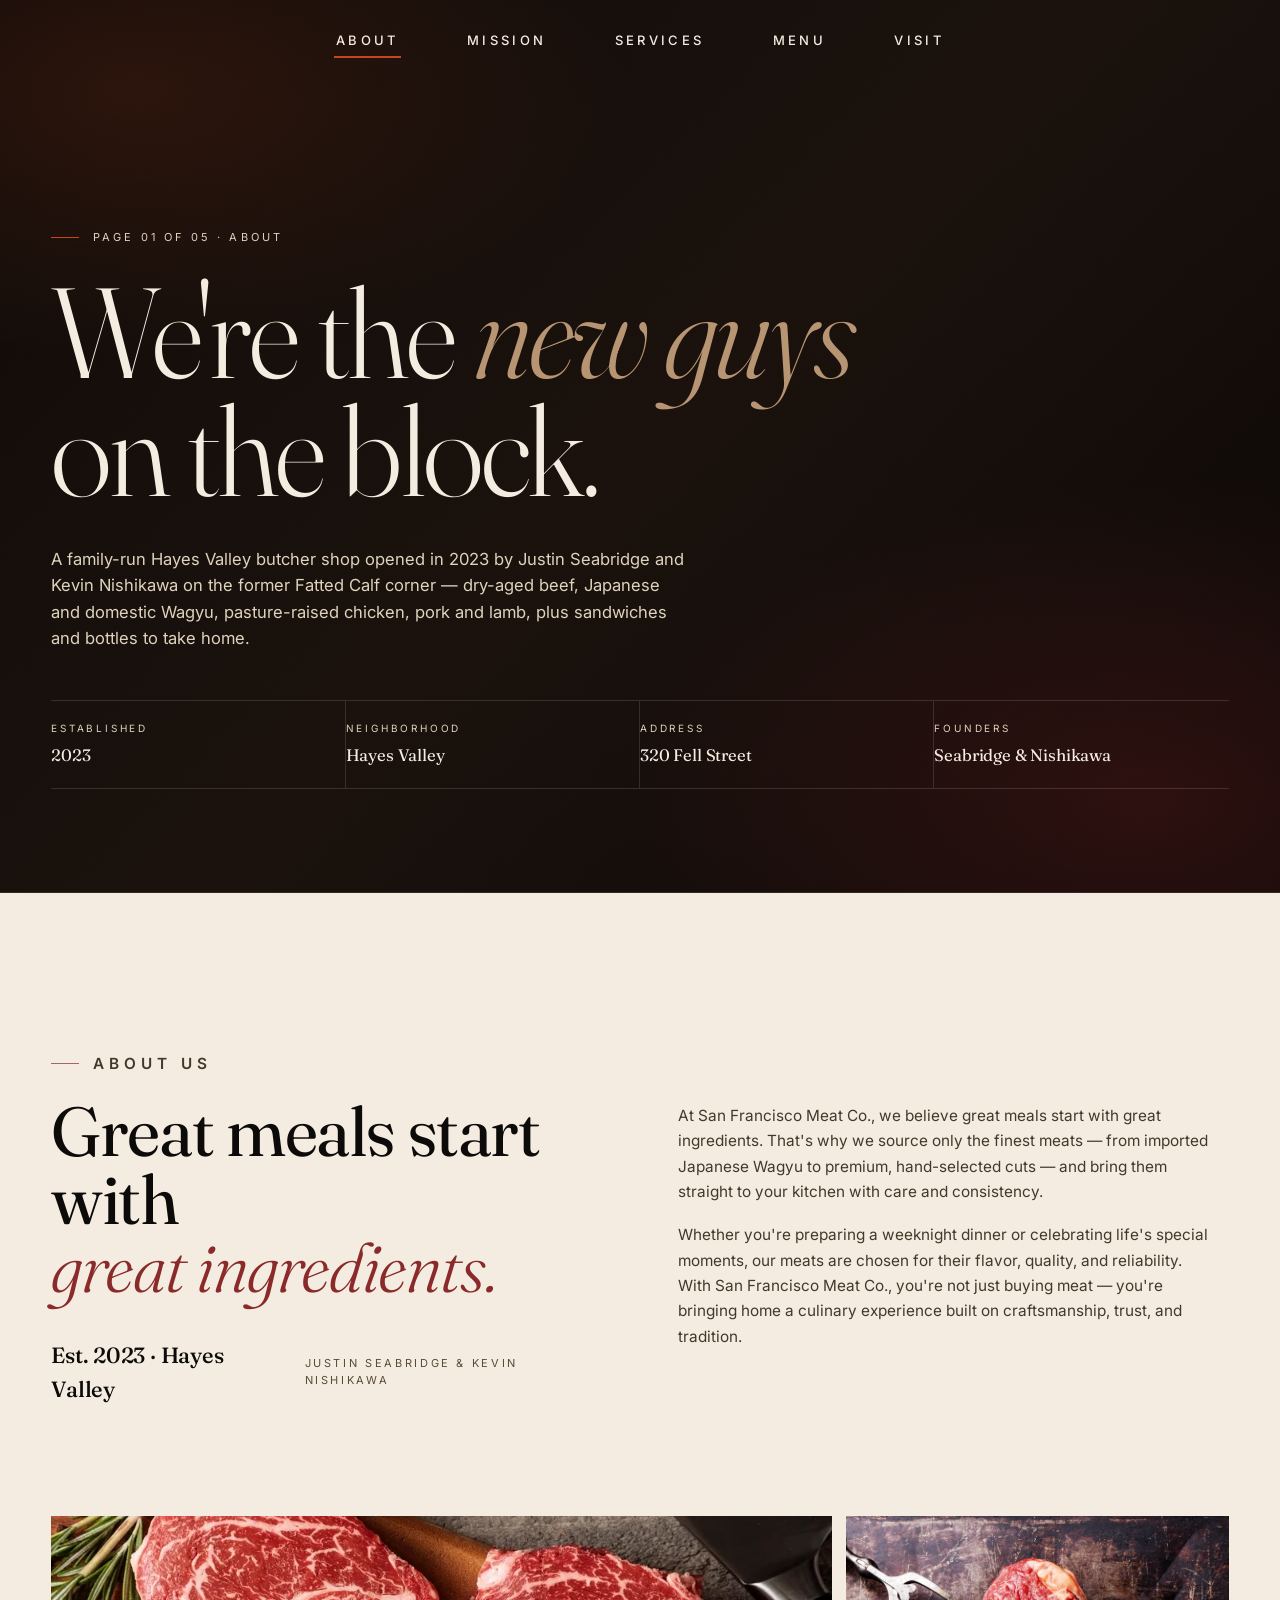
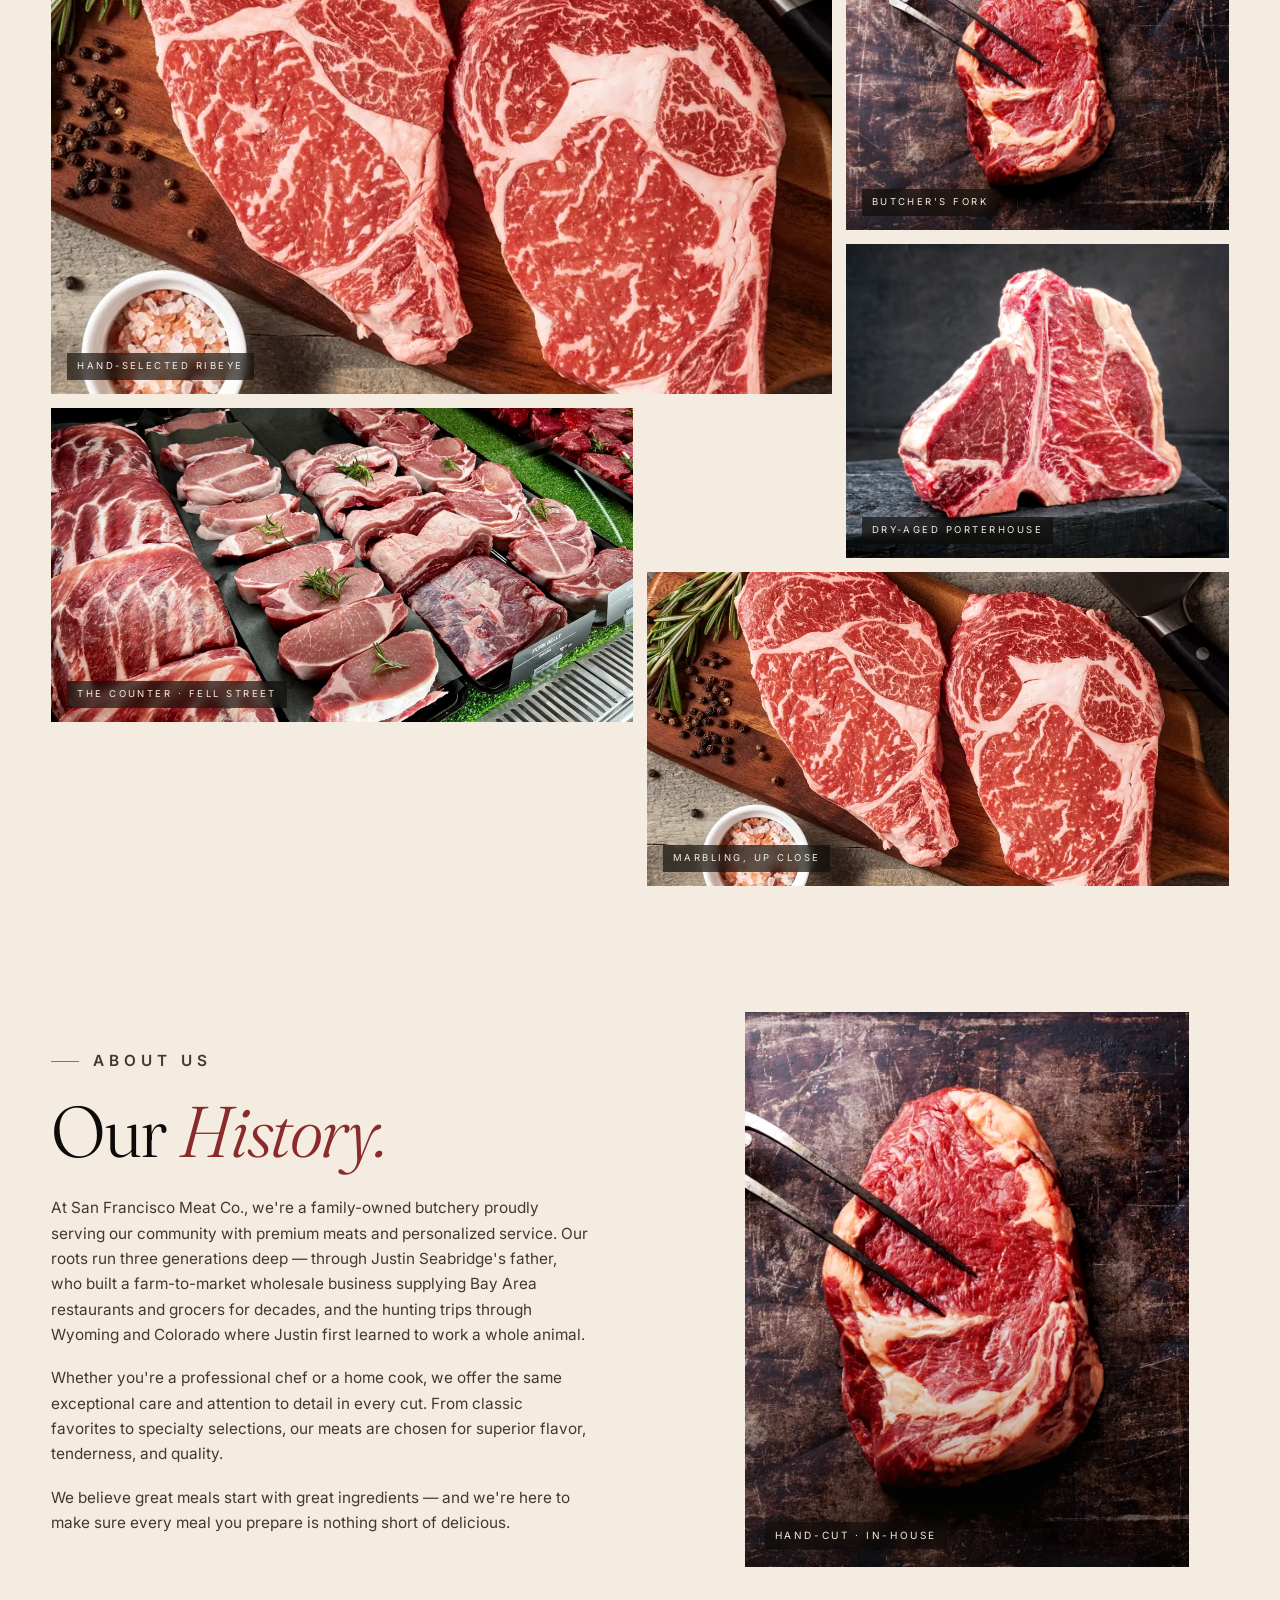
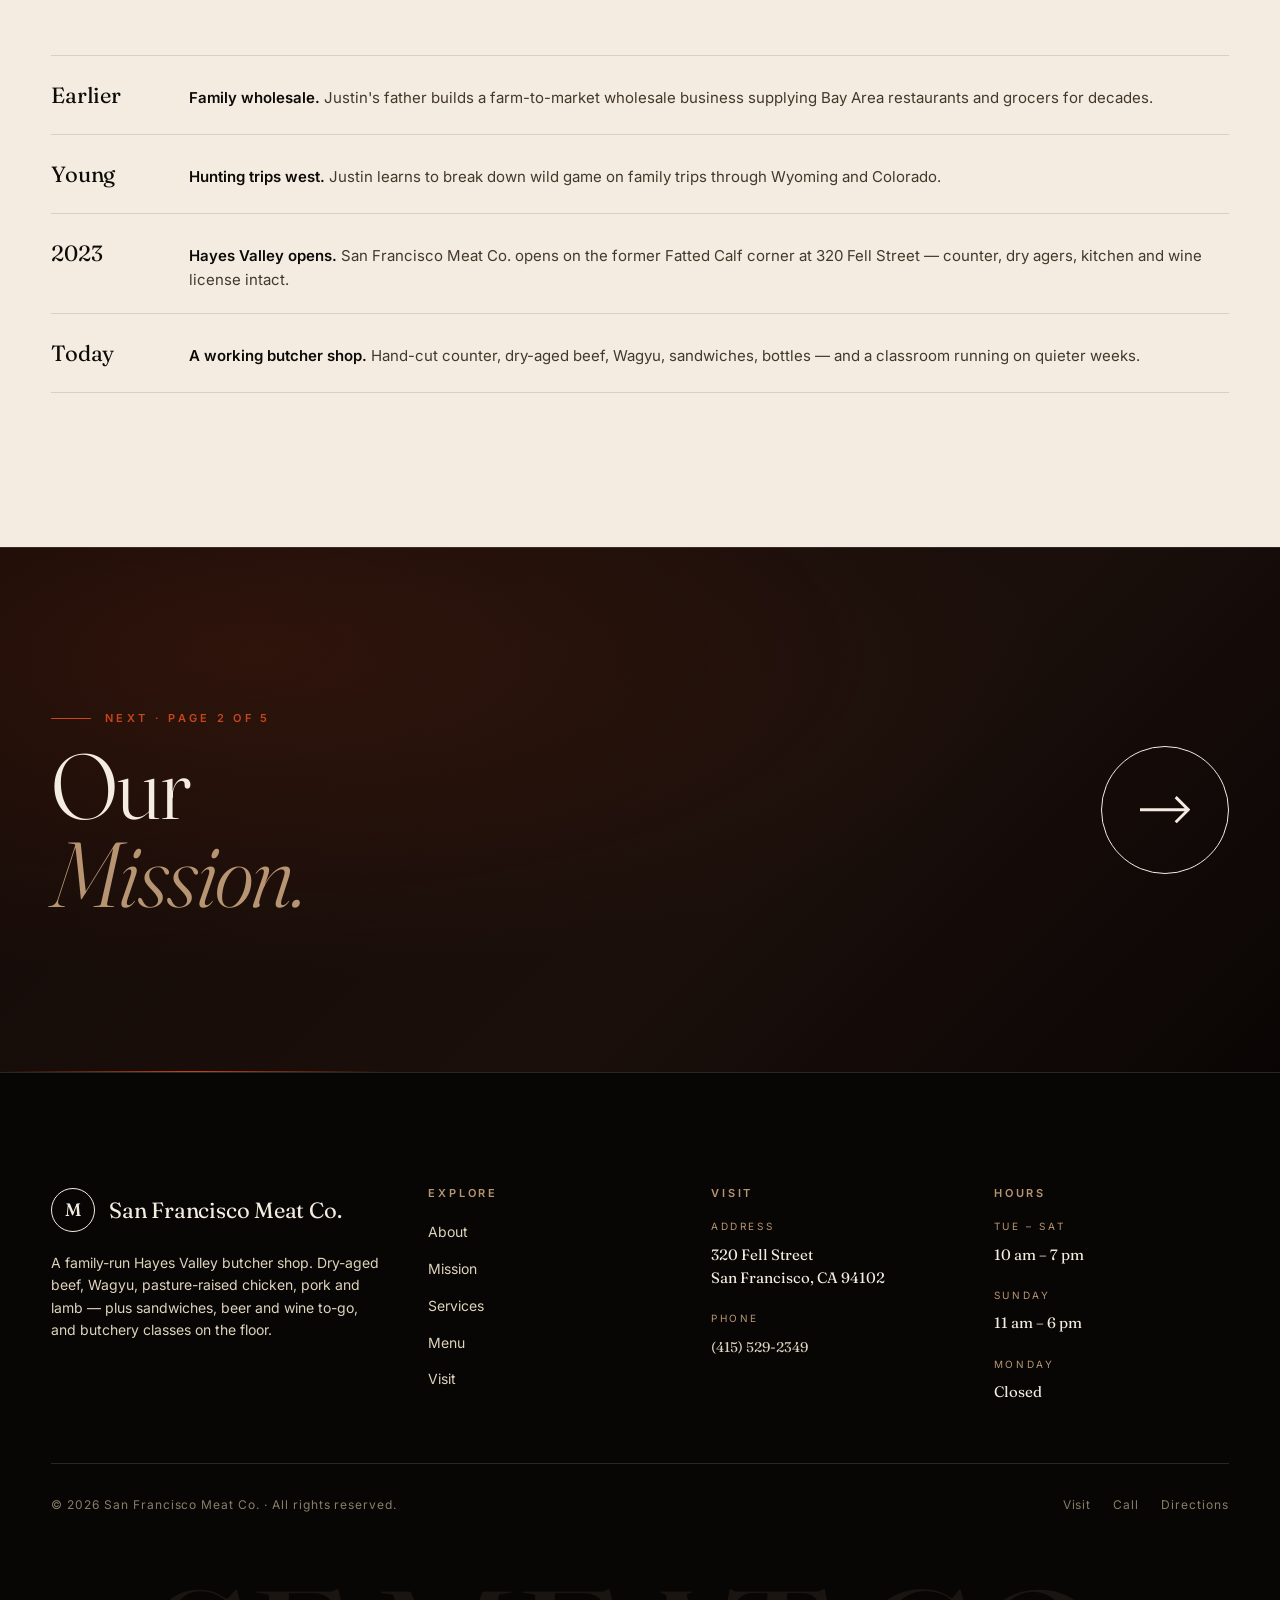
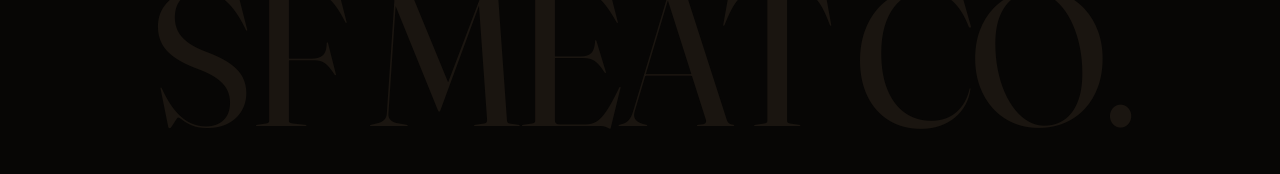
==== commit 408dee14: "feat: split site into 5 pages — About, Mission, Services, Menu, Visit Change the deliverable from a " ====
--- a/index.html
+++ b/index.html
@@ -1,998 +1,33 @@
 <!doctype html>
 <html lang="en">
 <head>
-<meta charset="utf-8" />
-<meta name="viewport" content="width=device-width,initial-scale=1,viewport-fit=cover" />
-<meta name="theme-color" content="#0d0b09" />
-<title>San Francisco Meat Co. — Hayes Valley Butcher · Dry-Aged Beef, Wagyu & Craft Cuts</title>
-<meta name="description" content="A family-run Hayes Valley butcher shop at 320 Fell Street. Dry-aged Angus, domestic and imported Japanese Wagyu, pasture-raised chicken, pork, lamb — plus sandwiches, beer and wine to-go, and butchery classes." />
-<link rel="canonical" href="https://sfmeatco.com/" />
-
-<meta property="og:type" content="website" />
-<meta property="og:title" content="San Francisco Meat Co. — Hayes Valley Butcher" />
-<meta property="og:description" content="Dry-aged Angus, Wagyu, and hand-selected cuts from a family-run Hayes Valley butcher shop." />
-<meta property="og:url" content="https://sfmeatco.com/" />
-<meta property="og:site_name" content="San Francisco Meat Co." />
-
-<link rel="preconnect" href="https://fonts.googleapis.com" crossorigin />
-<link rel="preconnect" href="https://fonts.gstatic.com" crossorigin />
-<link href="https://fonts.googleapis.com/css2?family=Fraunces:ital,opsz,wght@0,9..144,300;0,9..144,400;0,9..144,500;0,9..144,600;0,9..144,700;0,9..144,800;1,9..144,400&family=Inter:wght@300;400;500;600;700&display=swap" rel="stylesheet" />
-
-<script type="application/ld+json">
-{
-  "@context": "https://schema.org",
-  "@type": "LocalBusiness",
-  "@id": "https://sfmeatco.com/#business",
-  "name": "San Francisco Meat Co.",
-  "image": "https://sfmeatco.com/og.jpg",
-  "url": "https://sfmeatco.com/",
-  "telephone": "+1-415-529-2349",
-  "address": {
-    "@type": "PostalAddress",
-    "streetAddress": "320 Fell Street",
-    "addressLocality": "San Francisco",
-    "addressRegion": "CA",
-    "postalCode": "94102",
-    "addressCountry": "US"
-  },
-  "geo": {
-    "@type": "GeoCoordinates",
-    "latitude": 37.7762,
-    "longitude": -122.4232
-  },
-  "openingHoursSpecification": [
-    { "@type": "OpeningHoursSpecification", "dayOfWeek": ["Tuesday","Wednesday","Thursday","Friday","Saturday"], "opens": "10:00", "closes": "19:00" },
-    { "@type": "OpeningHoursSpecification", "dayOfWeek": "Sunday", "opens": "11:00", "closes": "18:00" }
-  ]
-}
-</script>
-
-<style>
-:root{
-  --ink:#0d0b09;
-  --ink-2:#171310;
-  --ink-3:#211b16;
-  --paper:#f4ece0;
-  --paper-2:#e9dec9;
-  --cream:#f8f2e6;
-  --bone:#dfd3bd;
-  --tan:#b89572;
-  --rust:#8a2a2a;
-  --burgundy:#5a1a1a;
-  --blood:#651717;
-  --ember:#c7461c;
-  --iron:#2a211c;
-  --line:rgba(244,236,224,.14);
-  --line-ink:rgba(13,11,9,.12);
-  --serif:"Fraunces", "Playfair Display", Georgia, serif;
-  --sans:"Inter", system-ui, -apple-system, "Segoe UI", Roboto, Arial, sans-serif;
-  --maxw:1440px;
-  --gutter:clamp(20px, 4vw, 56px);
-  --radius:0px;
-  --t:cubic-bezier(.22,.61,.36,1);
-}
-*{box-sizing:border-box}
-html{scroll-behavior:smooth; -webkit-text-size-adjust:100%}
-body{
-  margin:0;
-  font-family:var(--sans);
-  background:var(--ink);
-  color:var(--paper);
-  font-weight:400;
-  font-size:16px;
-  line-height:1.55;
-  -webkit-font-smoothing:antialiased;
-  -moz-osx-font-smoothing:grayscale;
-  overflow-x:hidden;
-}
-img{max-width:100%; display:block}
-a{color:inherit; text-decoration:none}
-button{font:inherit; cursor:pointer; border:0; background:none; color:inherit}
-h1,h2,h3,h4{font-family:var(--serif); font-weight:500; letter-spacing:-0.015em; line-height:1.02; margin:0}
-h1{font-size:clamp(44px, 9vw, 160px); font-weight:400}
-h2{font-size:clamp(36px, 6.2vw, 96px); font-weight:400}
-h3{font-size:clamp(26px, 3.4vw, 48px); font-weight:400}
-p{margin:0}
-
-.wrap{max-width:var(--maxw); margin:0 auto; padding:0 var(--gutter)}
-.eyebrow{
-  font-family:var(--sans);
-  font-size:11px;
-  letter-spacing:.28em;
-  text-transform:uppercase;
-  font-weight:500;
-  color:var(--bone);
-  display:inline-flex; align-items:center; gap:12px;
-}
-.eyebrow::before{content:""; display:block; width:28px; height:1px; background:currentColor; opacity:.6}
-.rule{height:1px; background:var(--line); border:0; margin:0}
-.rule-ink{height:1px; background:var(--line-ink); border:0; margin:0}
-
-/* ============ NAV ============ */
-.nav{
-  position:fixed; top:0; left:0; right:0; z-index:50;
-  display:flex; align-items:center; justify-content:center;
-  padding:22px var(--gutter);
-  mix-blend-mode:normal;
-  transition:background .4s var(--t), backdrop-filter .4s var(--t), padding .4s var(--t), border-color .4s var(--t);
-  border-bottom:1px solid transparent;
-}
-.nav.is-stuck{
-  background:rgba(13,11,9,.82);
-  backdrop-filter:saturate(140%) blur(14px);
-  -webkit-backdrop-filter:saturate(140%) blur(14px);
-  border-bottom-color:var(--line);
-  padding:16px var(--gutter);
-}
-/* hidden on desktop; still rendered for SR + mobile sheet reuse */
-.brand{
-  display:none;
-}
-.brand-mark{
-  width:36px; height:36px; display:grid; place-items:center;
-  border:1px solid var(--paper); border-radius:50%;
-  font-family:var(--serif); font-size:16px; font-weight:500; letter-spacing:0;
-  flex-shrink:0;
-}
-.brand-word{white-space:nowrap; line-height:1.1}
-.brand-word small{display:block; font-family:var(--sans); font-size:9px; letter-spacing:.32em; text-transform:uppercase; color:var(--bone); margin-top:3px; white-space:nowrap}
-
-.nav-links{
-  display:flex; align-items:center;
-  gap:clamp(32px, 5vw, 72px);
-  flex-shrink:0;
-}
-.nav-links a{
-  font-size:13px; letter-spacing:.26em; text-transform:uppercase; font-weight:500;
-  color:var(--paper);
-  position:relative; padding:8px 2px;
-  white-space:nowrap;
-  transition:color .3s var(--t);
-}
-.nav-links a::after{
-  content:""; position:absolute; left:50%; right:50%; bottom:0;
-  height:2px; background:var(--ember);
-  transition:left .4s var(--t), right .4s var(--t);
-}
-.nav-links a:hover,
-.nav-links a.active{color:var(--paper)}
-.nav-links a:hover::after,
-.nav-links a.active::after{left:0; right:0}
-
-.nav-cta{display:none}
-.menu-btn{display:none}
-
-@media (max-width: 960px){
-  .nav{justify-content:flex-end}
-  .nav-links{display:none}
-  .menu-btn{
-    display:flex; flex-direction:column; gap:5px; padding:10px;
-    position:relative; z-index:60;
-  }
-  .menu-btn span{width:22px; height:1px; background:var(--paper); transition:transform .4s var(--t), opacity .3s}
-  .menu-open .menu-btn span:nth-child(1){transform:translateY(6px) rotate(45deg)}
-  .menu-open .menu-btn span:nth-child(2){opacity:0}
-  .menu-open .menu-btn span:nth-child(3){transform:translateY(-6px) rotate(-45deg)}
-}
-
-.mobile-sheet{
-  position:fixed; inset:0; z-index:45;
-  background:var(--ink);
-  padding:120px var(--gutter) 40px;
-  transform:translateY(-100%);
-  transition:transform .55s var(--t), visibility 0s linear .55s;
-  display:flex; flex-direction:column; justify-content:space-between;
-  visibility:hidden;
-  pointer-events:none;
-  overflow-y:auto;
-}
-.menu-open .mobile-sheet{
-  transform:translateY(0);
-  visibility:visible;
-  pointer-events:auto;
-  transition:transform .55s var(--t), visibility 0s;
-}
-.mobile-sheet nav{display:flex; flex-direction:column; gap:4px}
-.mobile-sheet nav a{
-  font-family:var(--serif); font-size:38px; padding:14px 0;
-  border-bottom:1px solid var(--line);
-}
-.mobile-sheet .meta{font-size:12px; color:var(--bone); letter-spacing:.14em; text-transform:uppercase; margin-top:40px}
-.mobile-sheet .meta a{display:block; font-family:var(--serif); text-transform:none; font-size:22px; letter-spacing:0; color:var(--paper); margin-top:8px}
-
-/* ============ HERO ============ */
-.hero{
-  position:relative;
-  min-height:100vh;
-  min-height:100svh;
-  overflow:hidden;
-  display:flex; flex-direction:column; justify-content:flex-end;
-  color:var(--paper);
-  isolation:isolate;
-  padding-top:150px;
-}
-@media (max-width: 720px){ .hero{padding-top:130px; min-height:92svh} }
-.hero-media{
-  position:absolute; inset:0; z-index:-1;
-  background:
-    radial-gradient(ellipse at 20% 10%, rgba(199,70,28,.18), transparent 55%),
-    radial-gradient(ellipse at 80% 90%, rgba(90,26,26,.35), transparent 60%),
-    #0b0907;
-}
-.hero-img{
-  position:absolute; inset:0; width:100%; height:100%;
-  object-fit:cover; object-position:center 35%;
-  transform:scale(1.08);
-  transition:transform 1.6s var(--t);
-  filter:saturate(.85) contrast(1.05) brightness(.72);
-}
-.loaded .hero-img{transform:scale(1)}
-/* photographic stand-ins (CSP-safe) */
-.photo{
-  position:absolute; inset:0; width:100%; height:100%;
-  background:
-    radial-gradient(ellipse 70% 55% at 30% 35%, rgba(199,70,28,.22), transparent 60%),
-    radial-gradient(ellipse 60% 50% at 72% 70%, rgba(90,26,26,.65), transparent 65%),
-    radial-gradient(ellipse 90% 80% at 50% 100%, rgba(0,0,0,.75), transparent 70%),
-    linear-gradient(135deg, #2b1612 0%, #3a1a14 35%, #1a0d0a 70%, #0b0605 100%);
-  overflow:hidden;
-}
-.photo::before{
-  content:""; position:absolute; inset:0; opacity:.45; mix-blend-mode:overlay;
-  background-image:url("data:image/svg+xml;utf8,<svg xmlns='http://www.w3.org/2000/svg' width='400' height='400'><filter id='n'><feTurbulence type='fractalNoise' baseFrequency='0.75' numOctaves='3' stitchTiles='stitch'/><feColorMatrix values='0 0 0 0 .35  0 0 0 0 .14  0 0 0 0 .1  0 0 0 .7 0'/></filter><rect width='100%' height='100%' filter='url(%23n)'/></svg>");
-}
-.photo::after{
-  content:""; position:absolute; inset:0; opacity:.6; mix-blend-mode:screen;
-  background-image:url("data:image/svg+xml;utf8,<svg xmlns='http://www.w3.org/2000/svg' width='600' height='600'><filter id='m'><feTurbulence type='turbulence' baseFrequency='0.012' numOctaves='2' seed='7'/><feColorMatrix values='0 0 0 0 .78  0 0 0 0 .35  0 0 0 0 .2  0 0 0 .35 0'/></filter><rect width='100%' height='100%' filter='url(%23m)'/></svg>");
-}
-.photo svg{position:absolute; inset:0; width:100%; height:100%; display:block}
-.photo .glint{position:absolute; inset:0; background:radial-gradient(circle at 65% 20%, rgba(255,220,180,.14), transparent 40%)}
-.photo--beef{background:
-  radial-gradient(ellipse 60% 50% at 35% 55%, rgba(199,70,28,.3), transparent 60%),
-  radial-gradient(ellipse 65% 55% at 70% 40%, rgba(132,24,24,.65), transparent 60%),
-  linear-gradient(140deg, #4a1a14 0%, #2a0d0a 55%, #140706 100%);
-}
-.photo--wagyu{background:
-  radial-gradient(ellipse 70% 55% at 50% 50%, rgba(214,120,100,.3), transparent 60%),
-  radial-gradient(ellipse 60% 50% at 20% 20%, rgba(255,245,230,.14), transparent 55%),
-  linear-gradient(135deg, #3a1a16 0%, #2a1210 50%, #130908 100%);
-}
-.photo--pork{background:
-  radial-gradient(ellipse 60% 50% at 40% 45%, rgba(220,165,130,.22), transparent 60%),
-  radial-gradient(ellipse 60% 55% at 75% 70%, rgba(90,45,30,.55), transparent 60%),
-  linear-gradient(140deg, #3a251a 0%, #22140d 55%, #0f0806 100%);
-}
-.photo--sandwich{background:
-  radial-gradient(ellipse 60% 55% at 50% 55%, rgba(214,145,80,.3), transparent 55%),
-  radial-gradient(ellipse 50% 55% at 20% 25%, rgba(255,230,180,.12), transparent 50%),
-  linear-gradient(140deg, #3a2416 0%, #26160c 55%, #130a05 100%);
-}
-.photo--kitchen{background:
-  radial-gradient(ellipse 60% 50% at 35% 40%, rgba(199,100,60,.25), transparent 55%),
-  radial-gradient(ellipse 60% 60% at 75% 85%, rgba(50,25,20,.75), transparent 60%),
-  linear-gradient(135deg, #28150f 0%, #180a07 55%, #0a0403 100%);
-}
-.photo--counter{background:
-  radial-gradient(ellipse 70% 60% at 50% 50%, rgba(165,90,55,.28), transparent 60%),
-  radial-gradient(ellipse 60% 50% at 10% 10%, rgba(255,235,200,.1), transparent 50%),
-  linear-gradient(135deg, #2e1912 0%, #1a0d0a 55%, #0b0505 100%);
-}
-.photo--city{background:
-  radial-gradient(ellipse 60% 55% at 50% 25%, rgba(230,180,140,.22), transparent 60%),
-  radial-gradient(ellipse 70% 60% at 50% 100%, rgba(60,30,22,.85), transparent 55%),
-  linear-gradient(180deg, #4a3220 0%, #2a1912 50%, #0f0806 100%);
-}
-.photo--strip1{background:
-  radial-gradient(ellipse 60% 60% at 40% 50%, rgba(199,70,28,.3), transparent 60%),
-  linear-gradient(140deg, #42160f 0%, #22090a 60%, #0f0505 100%);
-}
-.photo--strip2{background:
-  radial-gradient(ellipse 70% 60% at 50% 50%, rgba(180,140,100,.22), transparent 55%),
-  linear-gradient(140deg, #35221a 0%, #1a110c 60%, #0b0605 100%);
-}
-.photo--strip3{background:
-  radial-gradient(ellipse 60% 50% at 50% 50%, rgba(220,100,60,.22), transparent 55%),
-  linear-gradient(140deg, #2d130d 0%, #180805 100%);
-}
-.photo--strip4{background:
-  radial-gradient(ellipse 60% 55% at 45% 55%, rgba(165,85,55,.28), transparent 55%),
-  linear-gradient(140deg, #38201a 0%, #180a08 100%);
-}
-.photo--strip5{background:
-  radial-gradient(ellipse 65% 60% at 50% 50%, rgba(200,140,90,.22), transparent 55%),
-  linear-gradient(140deg, #2a1a12 0%, #130806 100%);
-}
-.hero-vignette{
-  position:absolute; inset:0;
-  background:
-    linear-gradient(180deg, rgba(13,11,9,.55) 0%, rgba(13,11,9,.0) 20%, rgba(13,11,9,.1) 50%, rgba(13,11,9,.85) 100%),
-    linear-gradient(90deg, rgba(13,11,9,.55), rgba(13,11,9,0) 55%);
-  pointer-events:none;
-}
-.hero-grain{
-  position:absolute; inset:0; pointer-events:none; opacity:.08;
-  background-image:url("data:image/svg+xml;utf8,<svg xmlns='http://www.w3.org/2000/svg' width='140' height='140'><filter id='n'><feTurbulence type='fractalNoise' baseFrequency='0.9' numOctaves='2' stitchTiles='stitch'/><feColorMatrix values='0 0 0 0 1 0 0 0 0 1 0 0 0 0 1 0 0 0 .9 0'/></filter><rect width='100%' height='100%' filter='url(%23n)'/></svg>");
-  mix-blend-mode:overlay;
-}
-
-.hero-top{
-  position:absolute; top:98px; left:0; right:0; z-index:2;
-  display:flex; justify-content:space-between; align-items:center;
-  padding:0 var(--gutter);
-  font-size:11px; letter-spacing:.26em; text-transform:uppercase; color:var(--bone);
-  pointer-events:none;
-  max-width:var(--maxw); margin:0 auto;
-}
-.hero-top span{display:inline-flex; align-items:center; gap:14px}
-.hero-top span::before{content:""; width:40px; height:1px; background:var(--bone)}
-@media (max-width: 720px){
-  .hero-top{top:88px; font-size:9px}
-  .hero-top span::before{width:16px}
-}
-@media (max-width: 520px){
-  .hero-top span:last-child{display:none}
-}
-
-.hero-inner{
-  position:relative;
-  width:100%;
-  padding: 0 var(--gutter) 48px;
-  max-width:var(--maxw); margin:0 auto;
-}
-.hero-kicker{
-  display:flex; align-items:center; gap:14px;
-  margin-bottom:22px;
-  opacity:0; transform:translateY(14px);
-  animation:rise 1s var(--t) .3s forwards;
-}
-.hero-kicker .dot{width:7px; height:7px; border-radius:50%; background:var(--ember)}
-.hero-kicker span{font-size:11px; letter-spacing:.3em; text-transform:uppercase; font-weight:500}
-.hero-title{
-  font-family:var(--serif); font-weight:300;
-  font-size:clamp(44px, 8.4vw, 140px);
-  line-height:.92; letter-spacing:-0.02em;
-  margin:0 0 26px;
-}
-.hero-title .ampersand{font-style:italic; font-weight:300; color:var(--tan)}
-.hero-title .block{display:block; overflow:hidden}
-.hero-title .block i{display:inline-block; font-style:normal; transform:translateY(110%); animation:slideUp 1.2s var(--t) forwards}
-.hero-title .block:nth-child(1) i{animation-delay:.1s}
-.hero-title .block:nth-child(2) i{animation-delay:.25s}
-.hero-title .block:nth-child(3) i{animation-delay:.4s}
-
-.hero-sub{
-  max-width:580px;
-  font-size:clamp(14px, 1.2vw, 16px); line-height:1.55; color:var(--bone);
-  margin:0 0 32px;
-  opacity:0; transform:translateY(14px); animation:rise 1s var(--t) .9s forwards;
-}
-.hero-cta{
-  display:flex; flex-wrap:wrap; gap:14px;
-  opacity:0; transform:translateY(14px); animation:rise 1s var(--t) 1.1s forwards;
-}
-.btn{
-  display:inline-flex; align-items:center; gap:14px;
-  padding:18px 28px;
-  font-size:12px; letter-spacing:.26em; text-transform:uppercase; font-weight:600;
-  border:1px solid var(--paper); color:var(--paper); background:transparent;
-  border-radius:999px;
-  transition:background .35s var(--t), color .35s var(--t), transform .35s var(--t);
-}
-.btn:hover{background:var(--paper); color:var(--ink)}
-.btn.solid{background:var(--paper); color:var(--ink)}
-.btn.solid:hover{background:transparent; color:var(--paper)}
-.btn.ember{background:var(--ember); border-color:var(--ember); color:var(--cream)}
-.btn.ember:hover{background:transparent; color:var(--ember)}
-.btn .arrow{width:14px; height:10px; transition:transform .35s var(--t)}
-.btn:hover .arrow{transform:translateX(4px)}
-
-.hero-meta{
-  display:grid; grid-template-columns:repeat(4, 1fr);
-  gap:0;
-  border-top:1px solid var(--line);
-  border-bottom:1px solid var(--line);
-  margin-top:48px;
-  opacity:0; transform:translateY(14px); animation:rise 1s var(--t) 1.3s forwards;
-}
-.hero-meta div{padding:18px 0; border-right:1px solid var(--line)}
-.hero-meta div:last-child{border-right:0}
-.hero-meta small{font-size:10px; letter-spacing:.28em; text-transform:uppercase; color:var(--bone); display:block; margin-bottom:6px}
-.hero-meta strong{font-family:var(--serif); font-weight:400; font-size:clamp(15px, 1.4vw, 18px); letter-spacing:-.01em; white-space:nowrap}
-@media (max-width: 720px){
-  .hero-meta{grid-template-columns:repeat(2, 1fr)}
-  .hero-meta div{padding:16px 14px}
-  .hero-meta div:nth-child(2){border-right:0}
-  .hero-meta div:nth-child(1),.hero-meta div:nth-child(2){border-bottom:1px solid var(--line)}
-}
-
-@keyframes rise{to{opacity:1; transform:translateY(0)}}
-@keyframes slideUp{to{transform:translateY(0)}}
-
-/* marquee */
-.marquee{
-  background:var(--ink-2);
-  border-top:1px solid var(--line);
-  border-bottom:1px solid var(--line);
-  overflow:hidden;
-  padding:22px 0;
-}
-.marquee-track{
-  display:flex; gap:60px;
-  white-space:nowrap;
-  animation:slide 42s linear infinite;
-  font-family:var(--serif); font-size:clamp(22px, 3vw, 44px); color:var(--bone);
-  font-weight:300; letter-spacing:-.01em;
-}
-.marquee-track span{display:inline-flex; align-items:center; gap:60px}
-.marquee-track em{font-style:italic; color:var(--tan); font-weight:300}
-.marquee-track .d{width:8px; height:8px; border-radius:50%; background:var(--ember); display:inline-block}
-@keyframes slide{to{transform:translateX(-50%)}}
-
-/* ============ SECTIONS ============ */
-section{position:relative}
-.sec{padding:clamp(90px, 12vw, 180px) 0}
-.sec-dark{background:var(--ink)}
-.sec-paper{background:var(--paper); color:var(--ink-2)}
-.sec-paper h1,.sec-paper h2,.sec-paper h3{color:var(--ink)}
-.sec-paper .eyebrow{color:#5a4a38}
-.sec-paper .btn{border-color:var(--ink); color:var(--ink)}
-.sec-paper .btn:hover{background:var(--ink); color:var(--paper)}
-.sec-paper .btn.solid{background:var(--ink); color:var(--paper)}
-.sec-paper .btn.solid:hover{background:transparent; color:var(--ink)}
-
-.section-head{
-  display:grid; grid-template-columns:1fr 1fr; gap:40px;
-  align-items:end;
-  margin-bottom:72px;
-}
-.section-head .lead{max-width:520px; font-size:clamp(15px, 1.3vw, 17px); line-height:1.6}
-.section-head .lead.ink{color:#44382a}
-@media (max-width: 820px){ .section-head{grid-template-columns:1fr; margin-bottom:48px} }
-
-/* intro */
-.intro{
-  display:grid; grid-template-columns:1.1fr 1fr;
-  gap:clamp(32px, 6vw, 100px);
-  align-items:center;
-}
-.intro-copy h2{margin-bottom:28px}
-.intro-copy p{font-size:clamp(16px, 1.3vw, 19px); line-height:1.65; color:#3b2f22; max-width:540px}
-.intro-copy p + p{margin-top:22px}
-.intro-sign{
-  margin-top:40px; display:flex; align-items:center; gap:18px;
-  font-size:12px; letter-spacing:.22em; text-transform:uppercase; color:#5a4a38;
-}
-.intro-sign strong{font-family:var(--serif); text-transform:none; letter-spacing:-.01em; font-weight:500; font-size:22px; color:var(--ink)}
-.intro-visual{
-  position:relative;
-  aspect-ratio: 4/5;
-  background:#2b2017;
-  overflow:hidden;
-}
-.intro-visual img{width:100%; height:100%; object-fit:cover; filter:saturate(.9) contrast(1.06)}
-.intro-visual::after{
-  content:""; position:absolute; inset:0;
-  background:linear-gradient(180deg, transparent 40%, rgba(13,11,9,.35));
-}
-.intro-visual .tag{
-  position:absolute; left:24px; bottom:24px; z-index:2;
-  padding:10px 14px; background:rgba(13,11,9,.65); backdrop-filter:blur(6px);
-  color:var(--paper); font-size:10px; letter-spacing:.26em; text-transform:uppercase;
-}
-.intro-visual .frame{position:absolute; inset:14px; border:1px solid rgba(244,236,224,.3); pointer-events:none}
-
-@media (max-width: 900px){ .intro{grid-template-columns:1fr} .intro-visual{aspect-ratio:4/4} }
-
-/* products — editorial alternating */
-.products{position:relative}
-.products .section-head{margin-bottom:96px}
-.product-row{
-  display:grid;
-  grid-template-columns: 1fr 1fr;
-  gap:clamp(32px, 6vw, 90px);
-  align-items:center;
-  margin-bottom:clamp(80px, 11vw, 160px);
-}
-.product-row:last-child{margin-bottom:0}
-.product-row.rev .pr-media{order:2}
-.pr-media{
-  position:relative;
-  aspect-ratio:5/6;
-  overflow:hidden;
-  background:#1a140f;
-}
-.pr-media img{
-  width:100%; height:100%; object-fit:cover;
-  transform:scale(1.05);
-  transition:transform 1.4s var(--t), filter 1.2s var(--t);
-  filter:saturate(.85) contrast(1.06);
-}
-.product-row:hover .pr-media img{transform:scale(1.0)}
-.pr-media .num{
-  position:absolute; top:22px; left:22px; z-index:2;
-  font-family:var(--serif); font-size:14px; letter-spacing:.08em; color:var(--bone);
-  font-feature-settings:"tnum" 1;
-}
-.pr-media .tag{
-  position:absolute; bottom:22px; left:22px; z-index:2;
-  padding:8px 12px; background:rgba(13,11,9,.75);
-  font-size:10px; letter-spacing:.24em; text-transform:uppercase; color:var(--paper);
-}
-
-.pr-copy .eyebrow{margin-bottom:22px}
-.pr-copy h3{margin-bottom:22px; letter-spacing:-.02em}
-.pr-copy h3 em{font-style:italic; color:var(--tan); font-weight:300}
-.pr-copy p{color:var(--bone); font-size:clamp(15px, 1.25vw, 17px); line-height:1.65; max-width:520px}
-.pr-copy .list{list-style:none; margin:28px 0 36px; padding:0; display:grid; grid-template-columns:1fr 1fr; gap:12px 24px; max-width:520px}
-.pr-copy .list li{font-size:13px; color:var(--bone); display:flex; align-items:center; gap:10px; border-top:1px solid var(--line); padding-top:10px}
-.pr-copy .list li::before{content:""; width:5px; height:5px; background:var(--ember); border-radius:50%}
-
-@media (max-width: 900px){
-  .product-row{grid-template-columns:1fr}
-  .product-row.rev .pr-media{order:0}
-  .pr-copy .list{grid-template-columns:1fr}
-}
-
-/* craft stack */
-.craft{
-  background:linear-gradient(180deg, var(--ink) 0%, var(--ink-2) 100%);
-  color:var(--paper);
-  border-top:1px solid var(--line);
-  border-bottom:1px solid var(--line);
-}
-.craft .grid3{
-  display:grid; grid-template-columns:repeat(3, 1fr);
-  gap:1px; background:var(--line);
-  margin-top:60px;
-  border:1px solid var(--line);
-}
-.craft .cell{
-  background:var(--ink);
-  padding:48px 36px;
-  min-height:380px;
-  display:flex; flex-direction:column; justify-content:space-between;
-  position:relative;
-  overflow:hidden;
-}
-.craft .cell::before{
-  content:""; position:absolute; inset:auto 0 0 0; height:1px;
-  background:linear-gradient(90deg, transparent, var(--ember), transparent);
-  transform:scaleX(0); transform-origin:left; transition:transform .8s var(--t);
-}
-.craft .cell:hover::before{transform:scaleX(1)}
-.craft .cell .num{font-family:var(--serif); font-size:14px; color:var(--tan); font-feature-settings:"tnum" 1; letter-spacing:.1em}
-.craft .cell h3{font-size:clamp(26px, 2.4vw, 36px); margin-top:48px; letter-spacing:-.02em}
-.craft .cell p{color:var(--bone); font-size:15px; line-height:1.6; margin-top:16px}
-.values-head{
-  margin:clamp(60px, 8vw, 100px) 0 24px;
-  display:flex; align-items:baseline; gap:40px; flex-wrap:wrap;
-  border-top:1px solid var(--line); padding-top:40px;
-}
-.values-title{
-  font-family:var(--serif); font-weight:300;
-  font-size:clamp(28px, 3vw, 44px); letter-spacing:-.015em; line-height:1;
-}
-.values-title em{color:var(--tan); font-style:italic}
-.craft .cell--quote{background:linear-gradient(135deg, rgba(199,70,28,.08), rgba(90,26,26,.14)); border-left:1px solid rgba(199,70,28,.3)}
-.craft .cell--quote .q{font-size:clamp(22px, 2.1vw, 30px); line-height:1.1; color:var(--paper); letter-spacing:-.015em; font-weight:400}
-.craft .cell--quote .q em{color:var(--tan); font-style:italic; font-weight:300}
-
-@media (max-width: 900px){ .craft .grid3{grid-template-columns:1fr} }
-
-/* about */
-.story{background:var(--paper); color:var(--ink-2)}
-.about-eyebrow{
-  font-size:11px; letter-spacing:.32em; text-transform:uppercase;
-  color:var(--rust); font-weight:600;
-  display:inline-flex; align-items:center; gap:14px;
-  margin-bottom:22px;
-}
-.about-eyebrow::before{content:""; width:28px; height:1px; background:var(--rust); opacity:.7}
-
-.about-intro{
-  display:grid; grid-template-columns: 1fr 1fr;
-  gap:clamp(32px, 6vw, 96px);
-  align-items:center;
-}
-.about-intro h2{
-  font-size:clamp(38px, 5.4vw, 86px);
-  letter-spacing:-.02em; line-height:.98;
-  color:var(--ink);
-}
-.about-intro h2 em{color:var(--rust); font-style:italic; font-weight:300}
-.about-intro p{color:#44382a; font-size:clamp(15px, 1.2vw, 17px); line-height:1.65; max-width:540px}
-.about-intro p + p{margin-top:18px}
-.about-intro .signature{
-  margin-top:36px; display:flex; align-items:center; gap:18px;
-  font-size:11px; letter-spacing:.24em; text-transform:uppercase; color:#5a4a38;
-}
-.about-intro .signature strong{font-family:var(--serif); text-transform:none; font-weight:500; font-size:22px; letter-spacing:-.01em; color:var(--ink)}
-
-/* 3-image collage */
-.collage{
-  display:grid;
-  grid-template-columns: repeat(6, 1fr);
-  grid-auto-rows: 150px;
-  gap:14px;
-  margin:clamp(60px, 9vw, 110px) 0;
-}
-.collage figure{
-  position:relative; margin:0;
-  overflow:hidden; background:#2b1a12;
-}
-.collage img{width:100%; height:100%; object-fit:cover; display:block; transition:transform 1.4s var(--t); filter:saturate(.95) contrast(1.03)}
-.collage figure:hover img{transform:scale(1.05)}
-.collage .c1{grid-column: 1 / span 4; grid-row: span 3}
-.collage .c2{grid-column: 5 / span 2; grid-row: span 2}
-.collage .c3{grid-column: 5 / span 2; grid-row: 3 / span 2}
-.collage .c4{grid-column: 1 / span 3; grid-row: 4 / span 2}
-.collage .c5{grid-column: 4 / span 3; grid-row: 5 / span 2}
-.collage .cap{
-  position:absolute; left:16px; bottom:14px; z-index:2;
-  padding:6px 10px; background:rgba(13,11,9,.65); color:var(--paper);
-  font-size:9.5px; letter-spacing:.26em; text-transform:uppercase;
-  backdrop-filter:blur(4px);
-}
-
-.about-history{
-  display:grid; grid-template-columns: 1.1fr 1fr;
-  gap:clamp(32px, 6vw, 96px);
-  align-items:center;
-  margin-top:40px;
-}
-.about-history .copy h2{
-  font-family:var(--serif); font-weight:300;
-  font-size:clamp(40px, 5.6vw, 88px);
-  letter-spacing:-.02em; line-height:1;
-  color:var(--ink);
-  margin-bottom:28px;
-}
-.about-history .copy h2 em{color:var(--rust); font-style:italic}
-.about-history .copy p{color:#44382a; font-size:clamp(15px, 1.2vw, 17px); line-height:1.65; max-width:540px}
-.about-history .copy p + p{margin-top:18px}
-.about-history .pic{position:relative; aspect-ratio:4/5; overflow:hidden; background:#1a0d08; order:2}
-.about-history .pic img{width:100%; height:100%; object-fit:cover; filter:saturate(.9) contrast(1.1); transition:transform 1.6s var(--t)}
-.about-history .pic:hover img{transform:scale(1.04)}
-.about-history .pic::after{content:""; position:absolute; inset:0; background:linear-gradient(0deg, rgba(13,11,9,.35), transparent 55%)}
-.about-history .pic .cap{position:absolute; left:20px; bottom:18px; z-index:2; color:var(--paper); font-size:10px; letter-spacing:.26em; text-transform:uppercase; padding:6px 10px; background:rgba(13,11,9,.6); backdrop-filter:blur(4px)}
-
-.timeline{
-  margin-top:72px;
-  border-top:1px solid var(--line-ink);
-}
-.timeline .tr{
-  display:grid; grid-template-columns: 110px 1fr;
-  gap:28px; padding:22px 0;
-  border-bottom:1px solid var(--line-ink);
-  align-items:baseline;
-}
-.timeline .yr{font-family:var(--serif); font-size:22px; color:var(--ink); letter-spacing:-.01em; font-feature-settings:"tnum" 1}
-.timeline .tx{color:#44382a; font-size:15px; line-height:1.55}
-.timeline .tx strong{color:var(--ink); font-weight:600}
-@media (max-width: 900px){
-  .about-intro, .about-history{grid-template-columns:1fr}
-  .collage{grid-template-columns: repeat(2, 1fr); grid-auto-rows:160px}
-  .collage .c1{grid-column: 1 / -1; grid-row: span 2}
-  .collage .c2{grid-column: 1 / span 1; grid-row: span 1}
-  .collage .c3{grid-column: 2 / span 1; grid-row: span 1}
-  .collage .c4{grid-column: 1 / span 1; grid-row: span 1}
-  .collage .c5{grid-column: 2 / span 1; grid-row: span 1}
-  .timeline .tr{grid-template-columns:1fr}
-}
-
-/* services */
-.services{background:var(--ink); color:var(--paper); overflow:hidden}
-.services .feature{
-  display:grid; grid-template-columns:1fr 1fr;
-  gap:clamp(32px, 6vw, 90px);
-  align-items:center;
-  margin:clamp(40px, 6vw, 80px) 0 clamp(60px, 8vw, 100px);
-  padding:clamp(32px, 4vw, 56px) 0;
-  border-top:1px solid var(--line);
-  border-bottom:1px solid var(--line);
-}
-.services .feature-visual{
-  position:relative;
-  aspect-ratio:4/5;
-  overflow:hidden;
-  background:#1a0d08;
-}
-.services .feature-visual .tag{
-  position:absolute; bottom:22px; left:22px; z-index:2;
-  padding:8px 12px; background:rgba(13,11,9,.75);
-  font-size:10px; letter-spacing:.24em; text-transform:uppercase; color:var(--paper);
-}
-.services .feature-copy h3{
-  font-size:clamp(32px, 3.6vw, 54px); letter-spacing:-.02em; line-height:1.02;
-  margin-bottom:24px;
-}
-.services .feature-copy h3 em{color:var(--tan); font-style:italic; font-weight:300}
-.services .feature-copy > p{color:var(--bone); font-size:clamp(15px, 1.2vw, 17px); line-height:1.65; max-width:560px}
-.services .feature-list{
-  list-style:none; padding:0; margin:28px 0 0;
-  display:grid; grid-template-columns:1fr 1fr; gap:12px 24px; max-width:560px;
-}
-.services .feature-list li{
-  font-size:13px; color:var(--bone); line-height:1.5;
-  display:flex; align-items:flex-start; gap:12px;
-  padding-top:12px; border-top:1px solid var(--line);
-}
-.services .feature-list li::before{
-  content:""; width:5px; height:5px; background:var(--ember); border-radius:50%;
-  margin-top:7px; flex-shrink:0;
-}
-@media (max-width: 900px){
-  .services .feature{grid-template-columns:1fr}
-  .services .feature-list{grid-template-columns:1fr}
-}
-
-.services .list{
-  margin-top:40px;
-  border-top:1px solid var(--line);
-}
-.svc{
-  display:grid; grid-template-columns: 80px 1fr 1fr 160px;
-  gap:40px;
-  padding:36px 0;
-  border-bottom:1px solid var(--line);
-  align-items:center;
-  position:relative;
-  transition:background .5s var(--t);
-}
-.svc:hover{background:linear-gradient(90deg, rgba(199,70,28,.07), transparent 70%)}
-.svc .idx{font-family:var(--serif); color:var(--tan); font-size:16px; font-feature-settings:"tnum" 1}
-.svc h3{font-size:clamp(26px, 3vw, 42px); letter-spacing:-.02em}
-.svc h3 em{color:var(--tan); font-style:italic; font-weight:300}
-.svc p{color:var(--bone); font-size:14px; line-height:1.55; max-width:420px}
-.svc .cta{justify-self:end; font-size:11px; letter-spacing:.26em; text-transform:uppercase; color:var(--bone); display:inline-flex; align-items:center; gap:10px}
-.svc .cta .arrow{width:28px; height:8px; transition:transform .4s var(--t)}
-.svc:hover .cta{color:var(--paper)}
-.svc:hover .cta .arrow{transform:translateX(6px)}
-@media (max-width: 820px){
-  .svc{grid-template-columns:40px 1fr; gap:14px}
-  .svc p{grid-column:1 / -1; max-width:none}
-  .svc .cta{grid-column:1 / -1; justify-self:start}
-}
-
-/* b2b banner */
-.b2b{
-  position:relative;
-  padding:clamp(90px, 14vw, 180px) 0;
-  background:#1a1310;
-  color:var(--paper);
-  overflow:hidden;
-  border-top:1px solid var(--line);
-  border-bottom:1px solid var(--line);
-}
-.b2b::before{
-  content:""; position:absolute; inset:0; z-index:0; opacity:.35;
-  background:
-    radial-gradient(ellipse at 70% 0%, rgba(199,70,28,.5), transparent 55%),
-    radial-gradient(ellipse at 20% 100%, rgba(90,26,26,.6), transparent 60%);
-}
-.b2b-inner{position:relative; z-index:1; display:grid; grid-template-columns: 1.2fr 1fr; gap:clamp(32px, 6vw, 100px); align-items:center}
-.b2b h2{font-size:clamp(44px, 6.4vw, 108px); letter-spacing:-.02em; line-height:.95}
-.b2b h2 em{font-style:italic; color:var(--tan); font-weight:300}
-.b2b p{color:var(--bone); font-size:clamp(16px, 1.3vw, 19px); max-width:520px; margin-top:28px}
-.b2b .cta{margin-top:40px; display:flex; gap:12px; flex-wrap:wrap}
-.b2b-side{
-  background:rgba(13,11,9,.4);
-  border:1px solid var(--line);
-  padding:36px;
-  backdrop-filter:blur(4px);
-}
-.b2b-side h4{font-family:var(--serif); font-size:22px; letter-spacing:-.01em; margin-bottom:18px}
-.b2b-side ul{list-style:none; padding:0; margin:0; display:flex; flex-direction:column; gap:14px}
-.b2b-side li{display:flex; align-items:flex-start; gap:14px; font-size:14px; color:var(--bone); line-height:1.5; padding-bottom:14px; border-bottom:1px solid var(--line)}
-.b2b-side li:last-child{border-bottom:0; padding-bottom:0}
-.b2b-side li::before{content:""; width:6px; height:6px; background:var(--ember); border-radius:50%; margin-top:7px; flex-shrink:0}
-@media (max-width: 900px){ .b2b-inner{grid-template-columns:1fr} }
-
-/* photo strip */
-.strip{background:var(--ink); padding:0}
-.strip-grid{display:grid; grid-template-columns:1.4fr 1fr 1fr; grid-template-rows:420px 420px; gap:0}
-.strip-cell{position:relative; overflow:hidden}
-.strip-cell img{width:100%; height:100%; object-fit:cover; transition:transform 1.8s var(--t); filter:saturate(.88) contrast(1.08)}
-.strip-cell:hover img{transform:scale(1.06)}
-.strip-cell .label{position:absolute; left:20px; bottom:18px; z-index:2; font-size:11px; letter-spacing:.24em; text-transform:uppercase; color:var(--paper)}
-.strip-cell::after{content:""; position:absolute; inset:0; background:linear-gradient(0deg, rgba(13,11,9,.45), transparent 55%)}
-.strip-cell.wide{grid-row:span 2}
-@media (max-width: 820px){
-  .strip-grid{grid-template-columns:1fr 1fr; grid-auto-rows:260px}
-  .strip-cell.wide{grid-row:span 2}
-}
-
-/* city identity */
-.city{
-  background:var(--paper); color:var(--ink-2);
-  position:relative; overflow:hidden;
-}
-.city-inner{display:grid; grid-template-columns:1fr 1.1fr; gap:clamp(32px, 6vw, 100px); align-items:center}
-.city-copy h2{margin-bottom:28px}
-.city-copy h2 em{font-style:italic; color:var(--rust); font-weight:300}
-.city-copy p{color:#3b2f22; font-size:clamp(16px, 1.3vw, 18px); line-height:1.6; max-width:540px}
-.city-copy p + p{margin-top:18px}
-.city-stats{margin-top:48px; display:grid; grid-template-columns:1fr 1fr 1fr; gap:0; border-top:1px solid var(--line-ink); border-bottom:1px solid var(--line-ink)}
-.city-stats div{padding:22px 24px 22px 0; border-right:1px solid var(--line-ink)}
-.city-stats div:last-child{border-right:0}
-.city-stats small{font-size:10px; letter-spacing:.26em; text-transform:uppercase; color:#5a4a38; display:block; margin-bottom:8px}
-.city-stats strong{font-family:var(--serif); font-weight:400; font-size:clamp(22px, 2vw, 30px); letter-spacing:-.01em; display:block; color:var(--ink)}
-.city-visual{position:relative; aspect-ratio:5/6; overflow:hidden; background:#2b2017}
-.city-visual img{width:100%; height:100%; object-fit:cover; filter:saturate(.85) contrast(1.08) brightness(.95)}
-.city-visual::after{content:""; position:absolute; inset:0; background:linear-gradient(0deg, rgba(13,11,9,.3), transparent 50%)}
-.city-visual .caption{position:absolute; left:24px; bottom:22px; z-index:2; color:var(--paper); font-size:11px; letter-spacing:.24em; text-transform:uppercase}
-@media (max-width: 900px){ .city-inner{grid-template-columns:1fr} .city-stats{grid-template-columns:1fr 1fr} }
-
-/* visit */
-.visit{background:var(--ink); color:var(--paper); overflow:hidden; border-top:1px solid var(--line)}
-.visit-inner{display:grid; grid-template-columns: 1fr 1fr; min-height:70vh}
-.visit-map{
-  position:relative; background:#161210;
-  min-height:480px;
-  overflow:hidden;
-}
-.visit-map iframe{position:absolute; inset:0; width:100%; height:100%; border:0; filter:grayscale(1) contrast(1.1) brightness(.6) invert(.92)}
-.visit-map .pin{
-  position:absolute; left:50%; top:50%; transform:translate(-50%,-100%); z-index:2;
-  pointer-events:none;
-  display:flex; flex-direction:column; align-items:center;
-}
-.visit-map .pin .marker{
-  width:14px; height:14px; border-radius:50%;
-  background:var(--ember); box-shadow:0 0 0 6px rgba(199,70,28,.25), 0 0 0 14px rgba(199,70,28,.1);
-}
-.visit-map .pin .lbl{
-  margin-top:10px; padding:6px 10px; background:rgba(13,11,9,.85); color:var(--paper);
-  font-size:10px; letter-spacing:.22em; text-transform:uppercase; backdrop-filter:blur(4px);
-}
-.visit-info{
-  padding:clamp(48px, 7vw, 96px) clamp(32px, 5vw, 72px);
-  display:flex; flex-direction:column; justify-content:center;
-}
-.visit-info h2{margin-bottom:28px; letter-spacing:-.02em}
-.visit-info h2 em{font-style:italic; color:var(--tan); font-weight:300}
-.visit-info .lead{color:var(--bone); font-size:clamp(16px, 1.3vw, 18px); line-height:1.6; max-width:460px}
-.visit-info .lead + .block{margin-top:40px}
-.visit-info .block{display:grid; grid-template-columns:140px 1fr; gap:24px; padding:22px 0; border-top:1px solid var(--line); align-items:baseline}
-.visit-info .block:last-of-type{border-bottom:1px solid var(--line)}
-.visit-info .block .lbl{font-size:11px; letter-spacing:.26em; text-transform:uppercase; color:var(--bone)}
-.visit-info .block .val{font-family:var(--serif); font-size:clamp(18px, 1.5vw, 22px); color:var(--paper); letter-spacing:-.01em; font-weight:400}
-.visit-info .block .val a:hover{color:var(--ember)}
-.visit-info .ctas{display:flex; gap:12px; flex-wrap:wrap; margin-top:40px}
-@media (max-width: 900px){
-  .visit-inner{grid-template-columns:1fr}
-  .visit-map{min-height:360px}
-}
-
-/* contact bar */
-.contact-bar{
-  padding:clamp(60px, 9vw, 120px) 0;
-  background:
-    linear-gradient(135deg, var(--blood), var(--ink-3));
-  color:var(--paper);
-  border-top:1px solid var(--line);
-  border-bottom:1px solid var(--line);
-  overflow:hidden;
-  position:relative;
-}
-.contact-bar::before{
-  content:""; position:absolute; inset:0;
-  background-image:url("data:image/svg+xml;utf8,<svg xmlns='http://www.w3.org/2000/svg' width='120' height='120'><filter id='n'><feTurbulence baseFrequency='.9' numOctaves='2'/><feColorMatrix values='0 0 0 0 1 0 0 0 0 1 0 0 0 0 1 0 0 0 .4 0'/></filter><rect width='100%' height='100%' filter='url(%23n)'/></svg>");
-  opacity:.08; mix-blend-mode:overlay; pointer-events:none;
-}
-.contact-bar-inner{display:grid; grid-template-columns:1.3fr 1fr; gap:48px; align-items:center; position:relative; z-index:1}
-.contact-bar h2{font-size:clamp(40px, 5.6vw, 92px); letter-spacing:-.02em; line-height:.98}
-.contact-bar h2 em{font-style:italic; color:var(--tan); font-weight:300}
-.contact-bar p{color:var(--bone); margin-top:20px; max-width:520px}
-.contact-bar .ctas{display:flex; gap:12px; flex-wrap:wrap; justify-content:flex-end}
-@media (max-width: 820px){
-  .contact-bar-inner{grid-template-columns:1fr}
-  .contact-bar .ctas{justify-content:flex-start}
-}
-
-/* FOOTER */
-footer{
-  background:#070605;
-  color:var(--bone);
-  padding:clamp(72px, 9vw, 120px) 0 36px;
-  border-top:1px solid var(--line);
-}
-.footer-grid{
-  display:grid; grid-template-columns:1.4fr 1fr 1fr 1fr;
-  gap:48px;
-  padding-bottom:60px;
-  border-bottom:1px solid var(--line);
-}
-.footer-grid h4{
-  font-family:var(--sans); font-size:11px; letter-spacing:.26em; text-transform:uppercase;
-  color:var(--tan); margin:0 0 20px; font-weight:600;
-}
-.footer-grid ul{list-style:none; margin:0; padding:0; display:flex; flex-direction:column; gap:12px}
-.footer-grid a{font-size:14px; color:var(--bone); transition:color .3s var(--t)}
-.footer-grid a:hover{color:var(--paper)}
-.footer-brand p{margin-top:20px; font-size:14px; max-width:360px; color:var(--bone); line-height:1.6}
-.footer-brand .logo{
-  display:flex; align-items:center; gap:14px;
-  font-family:var(--serif); font-size:22px; letter-spacing:-.01em; color:var(--paper);
-}
-.footer-brand .logo .mk{
-  width:44px; height:44px; display:grid; place-items:center;
-  border:1px solid var(--paper); border-radius:50%;
-  font-family:var(--serif); font-size:18px; font-weight:500;
-}
-.footer-grid .block{color:var(--paper); font-size:15px; line-height:1.55; font-family:var(--serif)}
-.footer-grid .block small{display:block; font-family:var(--sans); font-size:10px; letter-spacing:.26em; text-transform:uppercase; color:var(--tan); margin-bottom:8px}
-.footer-bottom{
-  padding-top:32px;
-  display:flex; justify-content:space-between; align-items:center; gap:24px; flex-wrap:wrap;
-  font-size:12px; letter-spacing:.08em; color:#8a7d68;
-}
-.footer-bottom nav{display:flex; gap:22px; flex-wrap:wrap}
-.footer-bottom nav a{color:#8a7d68}
-.footer-bottom nav a:hover{color:var(--paper)}
-.footer-wordmark{
-  font-family:var(--serif);
-  font-size:clamp(80px, 15vw, 260px);
-  line-height:.85;
-  letter-spacing:-.03em;
-  color:#1a1510;
-  margin-top:60px;
-  text-align:center;
-  white-space:nowrap;
-  overflow:hidden;
-  user-select:none;
-}
-@media (max-width: 900px){ .footer-grid{grid-template-columns:1fr 1fr} }
-@media (max-width: 600px){ .footer-grid{grid-template-columns:1fr} }
-
-/* reveal */
-.reveal{opacity:0; transform:translateY(28px); transition:opacity 1s var(--t), transform 1s var(--t)}
-.reveal.in{opacity:1; transform:translateY(0)}
-.reveal.d1{transition-delay:.1s}
-.reveal.d2{transition-delay:.2s}
-.reveal.d3{transition-delay:.3s}
-
-/* mobile cta sticky */
-.mobile-cta{display:none !important}
-@media (max-width: 720px){
-  .mobile-cta{
-    display:flex !important; position:fixed; left:12px; right:12px; bottom:12px; z-index:40;
-    background:var(--ember); color:#fff;
-    padding:14px 18px; border-radius:999px;
-    font-size:11px; letter-spacing:.26em; text-transform:uppercase; font-weight:700;
-    justify-content:space-between; align-items:center;
-    box-shadow:0 10px 40px rgba(0,0,0,.5);
-    gap:14px;
-  }
-  .mobile-cta a{color:#fff; flex:1; text-align:center}
-  .mobile-cta a + a{border-left:1px solid rgba(255,255,255,.35)}
-}
-
-/* reduced motion */
-@media (prefers-reduced-motion: reduce){
-  *{animation-duration:.001ms !important; animation-iteration-count:1 !important; transition-duration:.001ms !important}
-  .marquee-track{animation:none}
-  .hero-img{transform:scale(1)}
-}
-</style>
+<meta charset="utf-8"/>
+<meta name="viewport" content="width=device-width,initial-scale=1,viewport-fit=cover"/>
+<meta name="theme-color" content="#0d0b09"/>
+<title>About — San Francisco Meat Co.</title>
+<meta name="description" content="A family-run Hayes Valley butcher shop at 320 Fell Street — dry-aged beef, Wagyu, sandwiches, and butchery classes."/>
+<link rel="canonical" href="https://sfmeatco.com/"/>
+<meta property="og:type" content="website"/>
+<meta property="og:title" content="About — San Francisco Meat Co."/>
+<meta property="og:description" content="A family-run Hayes Valley butcher shop at 320 Fell Street — dry-aged beef, Wagyu, sandwiches, and butchery classes."/>
+<meta property="og:site_name" content="San Francisco Meat Co."/>
+<link rel="preconnect" href="https://fonts.googleapis.com" crossorigin/>
+<link rel="preconnect" href="https://fonts.gstatic.com" crossorigin/>
+<link href="https://fonts.googleapis.com/css2?family=Fraunces:ital,opsz,wght@0,9..144,300;0,9..144,400;0,9..144,500;0,9..144,600;0,9..144,700;0,9..144,800;1,9..144,400&family=Inter:wght@300;400;500;600;700&display=swap" rel="stylesheet"/>
+<link rel="stylesheet" href="styles.css"/>
 </head>
 <body>
-
 <header class="nav" id="nav">
-  <a class="brand" href="#top" aria-label="San Francisco Meat Co. — home">
+  <a class="brand" href="index.html" aria-label="San Francisco Meat Co. — home">
     <span class="brand-mark" aria-hidden="true">M</span>
-    <span class="brand-word">
-      San Francisco Meat Co.
-      <small>Hayes Valley · Est. 2023</small>
-    </span>
+    <span class="brand-word">San Francisco Meat Co.<small>Hayes Valley · Est. 2023</small></span>
   </a>
   <nav class="nav-links" aria-label="Primary">
-    <a href="#story"    data-section="story">About</a>
-    <a href="#craft"    data-section="craft">Mission</a>
-    <a href="#services" data-section="services">Services</a>
-    <a href="#products" data-section="products">Menu</a>
-    <a href="#visit"    data-section="visit">Visit</a>
-    <a href="#contact"  data-section="contact">Contact</a>
+    <a href="index.html"    data-page="index.html">About</a>
+    <a href="mission.html"  data-page="mission.html">Mission</a>
+    <a href="services.html" data-page="services.html">Services</a>
+    <a href="menu.html"     data-page="menu.html">Menu</a>
+    <a href="visit.html"    data-page="visit.html">Visit</a>
   </nav>
   <button class="menu-btn" aria-label="Toggle menu" aria-expanded="false" id="menuBtn">
     <span></span><span></span><span></span>
@@ -1001,12 +36,11 @@
 
 <aside class="mobile-sheet" aria-hidden="true">
   <nav aria-label="Mobile">
-    <a href="#story">About</a>
-    <a href="#craft">Mission</a>
-    <a href="#services">Services</a>
-    <a href="#products">Menu</a>
-    <a href="#visit">Visit</a>
-    <a href="#contact">Contact</a>
+    <a href="index.html"    data-page="index.html">About</a>
+    <a href="mission.html"  data-page="mission.html">Mission</a>
+    <a href="services.html" data-page="services.html">Services</a>
+    <a href="menu.html"     data-page="menu.html">Menu</a>
+    <a href="visit.html"    data-page="visit.html">Visit</a>
   </nav>
   <div class="meta">
     Hayes Valley · San Francisco
@@ -1014,188 +48,61 @@
     <a href="https://maps.google.com/?q=320+Fell+Street+San+Francisco" target="_blank" rel="noreferrer">320 Fell Street, SF 94102</a>
   </div>
 </aside>
-
-<main id="top">
-
-<!-- HERO -->
-<section class="hero" aria-labelledby="hero-title">
-  <div class="hero-media" aria-hidden="true">
-    <div class="photo photo--beef hero-img">
-      <svg viewBox="0 0 1600 900" preserveAspectRatio="xMidYMid slice" aria-hidden="true">
-        <defs>
-          <radialGradient id="hBeef" cx="42%" cy="48%" r="55%">
-            <stop offset="0%" stop-color="#9c3b1e" stop-opacity=".6"/>
-            <stop offset="55%" stop-color="#4a1410" stop-opacity=".4"/>
-            <stop offset="100%" stop-color="#000" stop-opacity=".2"/>
-          </radialGradient>
-          <radialGradient id="hFat" cx="35%" cy="40%" r="22%">
-            <stop offset="0%" stop-color="#f6e8cf" stop-opacity=".7"/>
-            <stop offset="100%" stop-color="#f6e8cf" stop-opacity="0"/>
-          </radialGradient>
-          <radialGradient id="hFat2" cx="58%" cy="60%" r="18%">
-            <stop offset="0%" stop-color="#f0d9b6" stop-opacity=".55"/>
-            <stop offset="100%" stop-color="#f0d9b6" stop-opacity="0"/>
-          </radialGradient>
-        </defs>
-        <ellipse cx="750" cy="470" rx="520" ry="310" fill="url(#hBeef)"/>
-        <ellipse cx="620" cy="400" rx="150" ry="55" fill="url(#hFat)"/>
-        <ellipse cx="900" cy="520" rx="110" ry="40" fill="url(#hFat2)"/>
-        <ellipse cx="780" cy="470" rx="60" ry="26" fill="url(#hFat2)"/>
-      </svg>
-      <div class="glint"></div>
-    </div>
-    <div class="hero-vignette"></div>
-    <div class="hero-grain"></div>
-  </div>
-
-  <div class="hero-top wrap">
-    <span>Est. 2023 · Hayes Valley</span>
-    <span>320 Fell Street · San Francisco</span>
-  </div>
-
-  <div class="hero-inner">
-    <div class="hero-kicker">
-      <span class="dot" aria-hidden="true"></span>
-      <span>A Family-Run Butcher Shop</span>
-    </div>
-    <h1 class="hero-title" id="hero-title">
-      <span class="block"><i>San Francisco</i></span>
-      <span class="block"><i>Meat <span class="ampersand">&amp;</span> Craft,</i></span>
-      <span class="block"><i>Hand-Cut.</i></span>
-    </h1>
-    <p class="hero-sub">
-      Dry-aged Angus, domestic and imported Japanese Wagyu, pasture-raised chicken,
-      pork and lamb — plus sandwiches, beer and wine to-go. A gourmet butcher counter
-      on the former Fatted Calf corner, run by Justin Seabridge and Kevin Nishikawa.
+<main>
+<section class="page-hero">
+  <div class="wrap">
+    <p class="page-crumb">Page 01 of 05 · About</p>
+    <h1>We're the <em>new guys</em><br/>on the block.</h1>
+    <p class="page-lead">
+      A family-run Hayes Valley butcher shop opened in 2023 by Justin Seabridge and
+      Kevin Nishikawa on the former Fatted Calf corner — dry-aged beef, Japanese
+      and domestic Wagyu, pasture-raised chicken, pork and lamb, plus sandwiches
+      and bottles to take home.
     </p>
-    <div class="hero-cta">
-      <a class="btn solid" href="#products">
-        Explore Our Products
-        <svg class="arrow" viewBox="0 0 14 10" fill="none" aria-hidden="true"><path d="M1 5h12M9 1l4 4-4 4" stroke="currentColor" stroke-width="1.4"/></svg>
-      </a>
-      <a class="btn" href="#contact">Contact Us</a>
-    </div>
-
-    <div class="hero-meta">
-      <div><small>Location</small><strong>Hayes Valley, SF</strong></div>
-      <div><small>Specialty</small><strong>Dry-Aged &amp; Wagyu</strong></div>
-      <div><small>Tue–Sat</small><strong>10 am – 7 pm</strong></div>
-      <div><small>Sunday</small><strong>11 am – 6 pm</strong></div>
+    <div class="page-meta">
+      <div><small>Established</small><strong>2023</strong></div>
+      <div><small>Neighborhood</small><strong>Hayes Valley</strong></div>
+      <div><small>Address</small><strong>320 Fell Street</strong></div>
+      <div><small>Founders</small><strong>Seabridge &amp; Nishikawa</strong></div>
     </div>
   </div>
 </section>
 
-<!-- MARQUEE -->
-<div class="marquee" aria-hidden="true">
-  <div class="marquee-track">
-    <span>
-      Dry-Aged Angus <span class="d"></span>
-      Japanese <em>Wagyu</em> <span class="d"></span>
-      Hand-Cut Steaks <span class="d"></span>
-      Pasture-Raised Poultry <span class="d"></span>
-      Heritage Pork <span class="d"></span>
-      Lamb <span class="d"></span>
-      Sandwiches <span class="d"></span>
-      Beer <em>&amp;</em> Wine To-Go <span class="d"></span>
-      Butchery Classes <span class="d"></span>
-    </span>
-    <span aria-hidden="true">
-      Dry-Aged Angus <span class="d"></span>
-      Japanese <em>Wagyu</em> <span class="d"></span>
-      Hand-Cut Steaks <span class="d"></span>
-      Pasture-Raised Poultry <span class="d"></span>
-      Heritage Pork <span class="d"></span>
-      Lamb <span class="d"></span>
-      Sandwiches <span class="d"></span>
-      Beer <em>&amp;</em> Wine To-Go <span class="d"></span>
-      Butchery Classes <span class="d"></span>
-    </span>
-  </div>
-</div>
-
-<!-- ABOUT -->
-<section class="sec story" id="story" aria-labelledby="about-title">
+<section class="sec story" id="story">
   <div class="wrap">
-
     <div class="about-intro">
       <div class="reveal">
         <p class="about-eyebrow">About Us</p>
-        <h2 id="about-title">
-          We're the <em>new guys</em><br/>
-          on the block.
-        </h2>
+        <h2>Great meals start with<br/><em>great ingredients.</em></h2>
         <div class="signature">
           <strong>Est. 2023 · Hayes Valley</strong>
           <span>Justin Seabridge &amp; Kevin Nishikawa</span>
         </div>
       </div>
       <div class="reveal d1">
-        <p>
-          At San Francisco Meat Co., we believe great meals start with great
-          ingredients. That's why we source only the finest meats — from imported
-          Japanese Wagyu to premium, hand-selected cuts — and bring them straight
-          to your kitchen with care and consistency.
-        </p>
-        <p>
-          Whether you're preparing a weeknight dinner or celebrating life's
-          special moments, our meats are chosen for their flavor, quality, and
-          reliability. With San Francisco Meat Co., you're not just buying meat —
-          you're bringing home a culinary experience built on craftsmanship,
-          trust, and tradition.
-        </p>
+        <p>At San Francisco Meat Co., we believe great meals start with great ingredients. That's why we source only the finest meats — from imported Japanese Wagyu to premium, hand-selected cuts — and bring them straight to your kitchen with care and consistency.</p>
+        <p>Whether you're preparing a weeknight dinner or celebrating life's special moments, our meats are chosen for their flavor, quality, and reliability. With San Francisco Meat Co., you're not just buying meat — you're bringing home a culinary experience built on craftsmanship, trust, and tradition.</p>
       </div>
     </div>
 
     <div class="collage reveal">
-      <figure class="c1">
-        <img src="assets/4.webp" alt="Two marbled ribeye steaks on a wooden board with rosemary and peppercorns" loading="lazy"/>
-        <span class="cap">Hand-Selected Ribeye</span>
-      </figure>
-      <figure class="c2">
-        <img src="assets/5.webp" alt="Raw ribeye steak with an aged carving fork on a dark surface" loading="lazy"/>
-        <span class="cap">Butcher's Fork</span>
-      </figure>
-      <figure class="c3">
-        <img src="assets/7.webp" alt="Bone-in dry-aged porterhouse steak on a charred block" loading="lazy"/>
-        <span class="cap">Dry-Aged Porterhouse</span>
-      </figure>
-      <figure class="c4">
-        <img src="assets/6.webp" alt="Full butcher case display of pork chops, belly and premium cuts" loading="lazy"/>
-        <span class="cap">The Counter · Fell Street</span>
-      </figure>
-      <figure class="c5">
-        <img src="assets/4.webp" alt="Marbled beef, rosemary and freshly ground pepper on a cutting board" loading="lazy" style="object-position:center 30%"/>
-        <span class="cap">Marbling, Up Close</span>
-      </figure>
+      <figure class="c1"><img src="assets/4.webp" alt="Two marbled ribeye steaks on a wooden board" loading="lazy"/><span class="cap">Hand-Selected Ribeye</span></figure>
+      <figure class="c2"><img src="assets/5.webp" alt="Raw ribeye with an aged carving fork" loading="lazy"/><span class="cap">Butcher's Fork</span></figure>
+      <figure class="c3"><img src="assets/7.webp" alt="Dry-aged porterhouse" loading="lazy"/><span class="cap">Dry-Aged Porterhouse</span></figure>
+      <figure class="c4"><img src="assets/6.webp" alt="Butcher case" loading="lazy"/><span class="cap">The Counter · Fell Street</span></figure>
+      <figure class="c5"><img src="assets/4.webp" alt="Marbling, up close" loading="lazy" style="object-position:center 30%"/><span class="cap">Marbling, Up Close</span></figure>
     </div>
 
     <div class="about-history">
       <div class="copy reveal">
         <p class="about-eyebrow">About Us</p>
-        <h2>
-          Our <em>History.</em>
-        </h2>
-        <p>
-          At San Francisco Meat Co., we're a family-owned butchery proudly serving
-          our community with premium meats and personalized service. Our roots run
-          three generations deep — through Justin Seabridge's father, who built a
-          farm-to-market wholesale business supplying Bay Area restaurants and
-          grocers for decades, and the hunting trips through Wyoming and Colorado
-          where Justin first learned to work a whole animal.
-        </p>
-        <p>
-          Whether you're a professional chef or a home cook, we offer the same
-          exceptional care and attention to detail in every cut. From classic
-          favorites to specialty selections, our meats are chosen for superior
-          flavor, tenderness, and quality.
-        </p>
-        <p>
-          We believe great meals start with great ingredients — and we're here to
-          make sure every meal you prepare is nothing short of delicious.
-        </p>
+        <h2>Our <em>History.</em></h2>
+        <p>At San Francisco Meat Co., we're a family-owned butchery proudly serving our community with premium meats and personalized service. Our roots run three generations deep — through Justin Seabridge's father, who built a farm-to-market wholesale business supplying Bay Area restaurants and grocers for decades, and the hunting trips through Wyoming and Colorado where Justin first learned to work a whole animal.</p>
+        <p>Whether you're a professional chef or a home cook, we offer the same exceptional care and attention to detail in every cut. From classic favorites to specialty selections, our meats are chosen for superior flavor, tenderness, and quality.</p>
+        <p>We believe great meals start with great ingredients — and we're here to make sure every meal you prepare is nothing short of delicious.</p>
       </div>
       <figure class="pic reveal d1">
-        <img src="assets/5.webp" alt="Hand-selected raw ribeye steak with a vintage carving fork" loading="lazy"/>
+        <img src="assets/5.webp" alt="Hand-selected raw ribeye with vintage carving fork" loading="lazy"/>
         <span class="cap">Hand-Cut · In-House</span>
       </figure>
     </div>
@@ -1206,788 +113,20 @@
       <div class="tr"><div class="yr">2023</div><div class="tx"><strong>Hayes Valley opens.</strong> San Francisco Meat Co. opens on the former Fatted Calf corner at 320 Fell Street — counter, dry agers, kitchen and wine license intact.</div></div>
       <div class="tr"><div class="yr">Today</div><div class="tx"><strong>A working butcher shop.</strong> Hand-cut counter, dry-aged beef, Wagyu, sandwiches, bottles — and a classroom running on quieter weeks.</div></div>
     </div>
-
   </div>
 </section>
 
-<!-- CRAFT -->
-<section class="sec craft" id="craft" aria-labelledby="craft-title">
-  <div class="wrap">
-
-    <div class="section-head reveal">
-      <div>
-        <p class="eyebrow" style="margin-bottom:24px">02 · Our Mission</p>
-        <h2 id="craft-title">
-          The community's<br/>
-          <span style="font-style:italic;color:var(--tan);font-weight:300">go-to butcher.</span>
-        </h2>
-      </div>
-      <p class="lead" style="color:var(--bone)">
-        At San Francisco Meat Co., our vision is to become the community's go-to
-        destination for high-quality meats and exceptional service. We strive to be
-        recognized as the premier butcher shop in our area — known for sourcing the
-        finest cuts, offering personalized customer experiences, and supporting local
-        farmers and ranchers.
-      </p>
+<a class="next-page" href="mission.html" aria-label="Next: Our Mission">
+  <div class="wrap next-page-inner">
+    <div>
+      <span class="np-eyebrow">Next · Page 2 of 5</span>
+      <h2 style="margin-top:16px">Our<br/><em>Mission.</em></h2>
     </div>
-
-    <div class="values-head reveal">
-      <p class="eyebrow" style="color:var(--tan); margin-bottom:18px">Our Vision</p>
-      <h3 class="values-title">
-        Five principles<br/>
-        <em>we work by.</em>
-      </h3>
-    </div>
-
-    <div class="grid3 values">
-      <div class="cell reveal">
-        <span class="num">— 01</span>
-        <div>
-          <h3>Quality</h3>
-          <p>
-            The quality of our meats is the foundation of our business. We're
-            committed to sourcing only the freshest, most flavorful, and ethically
-            raised meats from trusted local suppliers. Every piece is carefully
-            selected and hand-cut to meet our exacting standards for taste,
-            tenderness, and texture.
-          </p>
-        </div>
-      </div>
-      <div class="cell reveal d1">
-        <span class="num">— 02</span>
-        <div>
-          <h3>Service</h3>
-          <p>
-            We're dedicated to providing exceptional service. Our knowledgeable,
-            friendly staff is always available to offer expert advice, help with
-            special orders, and share cooking tips and recipes — building long
-            relationships, learning your preferences, and going the extra mile to
-            exceed expectations.
-          </p>
-        </div>
-      </div>
-      <div class="cell reveal d2">
-        <span class="num">— 03</span>
-        <div>
-          <h3>Community</h3>
-          <p>
-            We actively collaborate with local farmers and ranchers who share our
-            values of sustainability, animal welfare, and environmentally responsible
-            practices. Promoting local agriculture contributes to the economic
-            vitality and food security of our community — while reducing our
-            carbon footprint.
-          </p>
-        </div>
-      </div>
-      <div class="cell reveal">
-        <span class="num">— 04</span>
-        <div>
-          <h3>Education</h3>
-          <p>
-            We're committed to educating our customers about the value of
-            high-quality meats and the importance of knowing where their food comes
-            from. By sharing what we know about meat production and processing, we
-            help our customers make informed choices that align with their values
-            and dietary needs.
-          </p>
-        </div>
-      </div>
-      <div class="cell reveal d1">
-        <span class="num">— 05</span>
-        <div>
-          <h3>Innovation</h3>
-          <p>
-            We embrace innovation as a means to continually improve and evolve —
-            always on the lookout for new techniques, technologies, and trends in
-            the meat industry that can enhance the quality, sustainability, and
-            convenience of what we offer, and the service around it.
-          </p>
-        </div>
-      </div>
-      <div class="cell cell--quote reveal d2">
-        <span class="num">— The Shop</span>
-        <div>
-          <h3 class="q">A trusted partner,<br/><em>not just a butcher shop.</em></h3>
-          <p>
-            With our commitment to quality, service, community, education and
-            innovation, we strive to make a lasting impact on the lives of our
-            customers and our local community — helping families make delicious,
-            wholesome, and sustainable choices every day.
-          </p>
-        </div>
-      </div>
-    </div>
+    <div></div>
+    <span class="np-arrow" aria-hidden="true"><svg viewBox="0 0 24 14" fill="none" aria-hidden="true"><path d="M0 7h22M17 1l6 6-6 6" stroke="currentColor" stroke-width="1.4" fill="none"/></svg></span>
   </div>
-</section>
-
-<!-- SERVICES -->
-<section class="sec services" id="services" aria-labelledby="services-title">
-  <div class="wrap">
-    <div class="section-head reveal">
-      <div>
-        <p class="eyebrow" style="margin-bottom:24px">03 · Services</p>
-        <h2 id="services-title">
-          San Francisco<br/>
-          <span style="font-style:italic;color:var(--tan);font-weight:300">Meat Co.</span>
-        </h2>
-      </div>
-      <p class="lead" style="color:var(--bone)">
-        We take pride in a wide range of services built around the diverse needs of
-        our customers. Our experienced team of butchers and staff is committed to
-        service that goes beyond selling meat — making sure every visit to the shop
-        is the best possible one.
-      </p>
-    </div>
-
-    <!-- FEATURED: Specialty Dry Aging -->
-    <article class="feature reveal">
-      <div class="feature-visual">
-        <div class="photo photo--wagyu" style="position:absolute;inset:0" role="img" aria-label="Dry-aged beef resting in a controlled aging chamber">
-          <svg viewBox="0 0 800 1000" preserveAspectRatio="xMidYMid slice" aria-hidden="true">
-            <defs>
-              <radialGradient id="da1" cx="50%" cy="50%" r="55%">
-                <stop offset="0%" stop-color="#9c3b1e" stop-opacity=".55"/>
-                <stop offset="100%" stop-color="#0a0504" stop-opacity="0"/>
-              </radialGradient>
-            </defs>
-            <ellipse cx="400" cy="520" rx="300" ry="340" fill="url(#da1)"/>
-            <!-- aging cabinet grid -->
-            <g stroke="#f4ece0" stroke-opacity=".18" fill="none" stroke-width="1">
-              <rect x="60" y="60" width="680" height="880"/>
-              <line x1="60" y1="260" x2="740" y2="260"/>
-              <line x1="60" y1="500" x2="740" y2="500"/>
-              <line x1="60" y1="740" x2="740" y2="740"/>
-              <line x1="400" y1="60" x2="400" y2="940"/>
-            </g>
-            <!-- aging primals -->
-            <g fill="#5a1a14" fill-opacity=".65">
-              <path d="M160 140 q 40 -40 80 0 q 20 60 -10 90 q -40 20 -70 -10 q -20 -40 0 -80 Z"/>
-              <path d="M500 180 q 40 -30 70 0 q 20 50 -10 80 q -40 20 -70 -10 q -15 -30 10 -70 Z"/>
-              <path d="M180 380 q 40 -40 80 0 q 20 60 -10 90 q -40 20 -70 -10 q -20 -40 0 -80 Z"/>
-              <path d="M520 420 q 40 -30 70 0 q 20 50 -10 80 q -40 20 -70 -10 q -15 -30 10 -70 Z"/>
-              <path d="M160 620 q 40 -40 80 0 q 20 60 -10 90 q -40 20 -70 -10 q -20 -40 0 -80 Z"/>
-              <path d="M500 660 q 40 -30 70 0 q 20 50 -10 80 q -40 20 -70 -10 q -15 -30 10 -70 Z"/>
-            </g>
-            <g fill="#f3e2bf" fill-opacity=".2">
-              <ellipse cx="200" cy="170" rx="16" ry="5"/>
-              <ellipse cx="540" cy="210" rx="14" ry="4"/>
-              <ellipse cx="220" cy="410" rx="16" ry="5"/>
-              <ellipse cx="560" cy="450" rx="14" ry="4"/>
-            </g>
-          </svg>
-        </div>
-        <span class="tag">In-House · Fell Street</span>
-      </div>
-      <div class="feature-copy">
-        <p class="eyebrow" style="color:var(--tan); margin-bottom:22px">Specialty Dry Aging</p>
-        <h3>What makes <em>our dry aging</em> different.</h3>
-        <p>
-          At San Francisco Meat Co., our dry aging process is a blend of time,
-          science, and craftsmanship. In our temperature- and humidity-controlled
-          aging room, premium beef cuts rest and develop unparalleled depth of
-          flavor, tenderness, and aroma. Over several weeks, natural enzymes break
-          down muscle fibers while the outer layer forms a protective crust,
-          concentrating the meat's rich, buttery essence. The result is an
-          exceptional steak experience — bold, complex, and unmistakably San
-          Francisco Meat Co. quality.
-        </p>
-        <ul class="feature-list">
-          <li>Custom dry age programs (21 to 90+ days)</li>
-          <li>Premium cut selection</li>
-          <li>Private label aging for your restaurant</li>
-          <li>Controlled aging environment</li>
-          <li>Dry age retail &amp; wholesale supply</li>
-          <li>Custom portioning &amp; packaging</li>
-          <li>Specialty dry age pork &amp; poultry programs</li>
-        </ul>
-        <a class="btn ember" href="#contact" style="margin-top:28px">
-          Enquire About Dry Aging
-          <svg class="arrow" viewBox="0 0 14 10" fill="none" aria-hidden="true"><path d="M1 5h12M9 1l4 4-4 4" stroke="currentColor" stroke-width="1.4"/></svg>
-        </a>
-      </div>
-    </article>
-
-    <div class="list">
-      <article class="svc reveal">
-        <span class="idx">— 01</span>
-        <h3>Fresh <em>Meat</em> Daily</h3>
-        <p>A hand-cut counter stocked and rotated every day — dry-aged Angus, Wagyu, pork, lamb and poultry pulled, trimmed and portioned to order.</p>
-        <a class="cta" href="#products">Today's Case
-          <svg class="arrow" viewBox="0 0 28 8" fill="none" aria-hidden="true"><path d="M0 4h26M22 1l5 3-5 3" stroke="currentColor" stroke-width="1.2"/></svg>
-        </a>
-      </article>
-      <article class="svc reveal d1">
-        <span class="idx">— 02</span>
-        <h3>Dry <em>Aging</em></h3>
-        <p>Our dry aging program brings out the very best in premium beef. Using carefully controlled temperature, humidity and airflow, select cuts develop unmatched tenderness and rich, concentrated flavor — monitored throughout for consistency and excellence.</p>
-        <a class="cta" href="#contact">Programs
-          <svg class="arrow" viewBox="0 0 28 8" fill="none" aria-hidden="true"><path d="M0 4h26M22 1l5 3-5 3" stroke="currentColor" stroke-width="1.2"/></svg>
-        </a>
-      </article>
-      <article class="svc reveal d2">
-        <span class="idx">— 03</span>
-        <h3>Custom <em>Orders</em></h3>
-        <p>Every customer has unique preferences when it comes to cuts. Our skilled butchers are trained in the art of custom butchering and can prepare meat to your exact specifications — special cuts, portioning or trimming, done to order.</p>
-        <a class="cta" href="#contact">Request
-          <svg class="arrow" viewBox="0 0 28 8" fill="none" aria-hidden="true"><path d="M0 4h26M22 1l5 3-5 3" stroke="currentColor" stroke-width="1.2"/></svg>
-        </a>
-      </article>
-      <article class="svc reveal">
-        <span class="idx">— 04</span>
-        <h3>Wholesale <em>&amp;</em> Bulk Orders</h3>
-        <p>We cater to the needs of restaurants, caterers and other businesses that require meat in larger quantities. Wholesale and bulk ordering options at competitive prices — contact us to discuss your needs and we'll work with you to fulfill them.</p>
-        <a class="cta" href="#contact">Talk To Us
-          <svg class="arrow" viewBox="0 0 28 8" fill="none" aria-hidden="true"><path d="M0 4h26M22 1l5 3-5 3" stroke="currentColor" stroke-width="1.2"/></svg>
-        </a>
-      </article>
-      <article class="svc reveal d1">
-        <span class="idx">— 05</span>
-        <h3>Catering <em>&amp;</em> Events</h3>
-        <p>Hosting a special event? Let us take care of the meat. Catering for weddings, parties and other occasions — contact us for more details.</p>
-        <a class="cta" href="#contact">Enquire
-          <svg class="arrow" viewBox="0 0 28 8" fill="none" aria-hidden="true"><path d="M0 4h26M22 1l5 3-5 3" stroke="currentColor" stroke-width="1.2"/></svg>
-        </a>
-      </article>
-      <article class="svc reveal d2">
-        <span class="idx">— 06</span>
-        <h3>Expert <em>Advice</em></h3>
-        <p>Our knowledgeable staff is always available for expert advice on meat selection, preparation and cooking — the perfect cut for your recipe, cooking tips, and answers to anything you want to know about our products.</p>
-        <a class="cta" href="#visit">Come In
-          <svg class="arrow" viewBox="0 0 28 8" fill="none" aria-hidden="true"><path d="M0 4h26M22 1l5 3-5 3" stroke="currentColor" stroke-width="1.2"/></svg>
-        </a>
-      </article>
-      <article class="svc reveal">
-        <span class="idx">— 07</span>
-        <h3>Events <em>&amp;</em> Workshops</h3>
-        <p>We foster community and share our love for meat through events and workshops — tastings, cooking demonstrations and butchery classes (poultry, lamb and half-a-hog breakdowns) that bring customers and meat enthusiasts together.</p>
-        <a class="cta" href="#contact">Schedule
-          <svg class="arrow" viewBox="0 0 28 8" fill="none" aria-hidden="true"><path d="M0 4h26M22 1l5 3-5 3" stroke="currentColor" stroke-width="1.2"/></svg>
-        </a>
-      </article>
-    </div>
-  </div>
-</section>
-
-<!-- B2B -->
-<section class="b2b" aria-labelledby="b2b-title">
-  <div class="wrap b2b-inner">
-    <div class="reveal">
-      <p class="eyebrow" style="margin-bottom:28px; color:var(--tan)">03 · For The Professional Kitchen</p>
-      <h2 id="b2b-title">
-        Built from a<br/>
-        <em>Bay Area wholesale</em><br/>
-        bloodline.
-      </h2>
-      <p>
-        Our roots are in the family's farm-to-market wholesale business supplying
-        restaurants and grocery stores across the Bay Area. We bring that
-        relationship-first approach to the counter — and to the chefs, cooks and
-        kitchens who already walk through our door.
-      </p>
-      <div class="cta">
-        <a class="btn ember" href="#contact">
-          Contact Our Team
-          <svg class="arrow" viewBox="0 0 14 10" fill="none" aria-hidden="true"><path d="M1 5h12M9 1l4 4-4 4" stroke="currentColor" stroke-width="1.4"/></svg>
-        </a>
-        <a class="btn" href="tel:+14155292349">Call (415) 529-2349</a>
-      </div>
-    </div>
-    <aside class="b2b-side reveal d1">
-      <h4>Talk To Us About</h4>
-      <ul>
-        <li>Hand-selected Wagyu, dry-aged beef and heritage cuts for your menu</li>
-        <li>Custom portioning and off-list cuts</li>
-        <li>Whole-animal arrangements and private tastings</li>
-        <li>Private butchery demonstrations and group classes</li>
-        <li>Bottle pairings and sommelier-assisted selections</li>
-      </ul>
-    </aside>
-  </div>
-</section>
-
-<!-- PRODUCTS -->
-<section class="sec sec-dark products" id="products" aria-labelledby="products-title">
-  <div class="wrap">
-
-    <div class="section-head reveal">
-      <div>
-        <p class="eyebrow" style="margin-bottom:24px">04 · Menu</p>
-        <h2 id="products-title">
-          Our<br/>
-          <span style="font-style:italic;color:var(--tan);font-weight:300">Menu.</span>
-        </h2>
-      </div>
-      <p class="lead">
-        A tight, considered counter — not an inventory. We stock what we can stand behind:
-        hand-selected whole animals broken down in-house, aged to spec, and finished to order.
-        What follows is a snapshot of what you'll usually find in the case.
-      </p>
-    </div>
-
-    <!-- Row 1 -->
-    <article class="product-row reveal">
-      <figure class="pr-media">
-        <span class="num">— 01</span>
-        <div class="photo photo--beef" style="position:absolute;inset:0" role="img" aria-label="Dry-aged ribeye steak on butcher paper">
-          <svg viewBox="0 0 500 600" preserveAspectRatio="xMidYMid slice" aria-hidden="true">
-            <defs>
-              <radialGradient id="rb1" cx="50%" cy="55%" r="48%">
-                <stop offset="0%" stop-color="#b4381e" stop-opacity=".7"/>
-                <stop offset="60%" stop-color="#4a140f" stop-opacity=".55"/>
-                <stop offset="100%" stop-color="#000" stop-opacity=".3"/>
-              </radialGradient>
-              <radialGradient id="rb2" cx="40%" cy="40%" r="12%">
-                <stop offset="0%" stop-color="#f3e2bf" stop-opacity=".75"/>
-                <stop offset="100%" stop-color="#f3e2bf" stop-opacity="0"/>
-              </radialGradient>
-              <radialGradient id="rb3" cx="62%" cy="60%" r="10%">
-                <stop offset="0%" stop-color="#ead3a9" stop-opacity=".55"/>
-                <stop offset="100%" stop-color="#ead3a9" stop-opacity="0"/>
-              </radialGradient>
-            </defs>
-            <ellipse cx="250" cy="330" rx="190" ry="150" fill="url(#rb1)"/>
-            <ellipse cx="210" cy="270" rx="55" ry="18" fill="url(#rb2)"/>
-            <ellipse cx="300" cy="360" rx="40" ry="16" fill="url(#rb3)"/>
-            <ellipse cx="260" cy="340" rx="20" ry="9" fill="url(#rb2)"/>
-          </svg>
-          <div class="glint"></div>
-        </div>
-        <span class="tag">Dry-Aged · In-House</span>
-      </figure>
-      <div class="pr-copy">
-        <p class="eyebrow">Beef</p>
-        <h3>Dry-Aged <em>Angus</em> &amp; <em>Prime</em> Cuts</h3>
-        <p>
-          Whole primals broken down and aged in custom dry agers kept in plain sight
-          of the counter. The case rotates with the hang: ribeye and strip, hanger
-          and skirt, chuck and short rib, with longer-aged specials when they're ready.
-        </p>
-        <ul class="list">
-          <li>Dry-Aged Ribeye</li>
-          <li>NY Strip</li>
-          <li>Dry-Rub Pepper Ribeye</li>
-          <li>Hanger &amp; Skirt</li>
-          <li>Short Rib &amp; Chuck</li>
-          <li>Roast Beef</li>
-        </ul>
-        <a class="btn" href="#contact">
-          Reserve a Cut
-          <svg class="arrow" viewBox="0 0 14 10" fill="none" aria-hidden="true"><path d="M1 5h12M9 1l4 4-4 4" stroke="currentColor" stroke-width="1.4"/></svg>
-        </a>
-      </div>
-    </article>
-
-    <!-- Row 2 -->
-    <article class="product-row rev reveal">
-      <figure class="pr-media">
-        <span class="num">— 02</span>
-        <div class="photo photo--wagyu" style="position:absolute;inset:0" role="img" aria-label="Marbled Wagyu beef cut">
-          <svg viewBox="0 0 500 600" preserveAspectRatio="xMidYMid slice" aria-hidden="true">
-            <defs>
-              <radialGradient id="wg1" cx="50%" cy="55%" r="52%">
-                <stop offset="0%" stop-color="#c25c3e" stop-opacity=".6"/>
-                <stop offset="60%" stop-color="#5a1a14" stop-opacity=".45"/>
-                <stop offset="100%" stop-color="#000" stop-opacity=".3"/>
-              </radialGradient>
-            </defs>
-            <ellipse cx="250" cy="320" rx="200" ry="170" fill="url(#wg1)"/>
-            <!-- marbling veins -->
-            <g stroke="#f6e8cf" stroke-opacity=".55" fill="none" stroke-width="1.4" stroke-linecap="round">
-              <path d="M110,270 C 180,250 240,310 310,280 C 360,260 400,300 430,290"/>
-              <path d="M120,330 C 180,340 230,320 290,350 C 340,370 400,345 440,360"/>
-              <path d="M140,380 C 190,400 260,380 320,410 C 370,430 420,410 450,420"/>
-              <path d="M100,230 C 160,210 220,240 280,220"/>
-              <path d="M130,420 C 180,445 250,430 310,450"/>
-            </g>
-          </svg>
-          <div class="glint"></div>
-        </div>
-        <span class="tag">Imported &amp; Domestic</span>
-      </figure>
-      <div class="pr-copy">
-        <p class="eyebrow">Wagyu</p>
-        <h3>Japanese &amp; <em>Domestic Wagyu</em></h3>
-        <p>
-          Imported Japanese Wagyu brought in by the gram, alongside domestic Wagyu
-          from US farms we know by name. Cut thick for the pan or thin for the
-          counter sandwich — ask what's open today, and we'll walk you through it.
-        </p>
-        <ul class="list">
-          <li>Japanese A5 Wagyu</li>
-          <li>Domestic Wagyu Steaks</li>
-          <li>Wagyu Burger Blend</li>
-          <li>Wagyu Beef Sandwich</li>
-        </ul>
-        <a class="btn" href="#visit">
-          See It at the Counter
-          <svg class="arrow" viewBox="0 0 14 10" fill="none" aria-hidden="true"><path d="M1 5h12M9 1l4 4-4 4" stroke="currentColor" stroke-width="1.4"/></svg>
-        </a>
-      </div>
-    </article>
-
-    <!-- Row 3 -->
-    <article class="product-row reveal">
-      <figure class="pr-media">
-        <span class="num">— 03</span>
-        <div class="photo photo--pork" style="position:absolute;inset:0" role="img" aria-label="Rustic sausage, pork and heritage breed cuts">
-          <svg viewBox="0 0 500 600" preserveAspectRatio="xMidYMid slice" aria-hidden="true">
-            <defs>
-              <radialGradient id="pk1" cx="50%" cy="55%" r="55%">
-                <stop offset="0%" stop-color="#d49572" stop-opacity=".45"/>
-                <stop offset="60%" stop-color="#4a2615" stop-opacity=".45"/>
-                <stop offset="100%" stop-color="#000" stop-opacity=".3"/>
-              </radialGradient>
-            </defs>
-            <ellipse cx="250" cy="320" rx="200" ry="160" fill="url(#pk1)"/>
-            <!-- sausage links -->
-            <g fill="#8c3a2a" fill-opacity=".55">
-              <ellipse cx="160" cy="400" rx="80" ry="24"/>
-              <ellipse cx="250" cy="430" rx="80" ry="22"/>
-              <ellipse cx="340" cy="410" rx="80" ry="24"/>
-            </g>
-            <g fill="#f3e2bf" fill-opacity=".3">
-              <circle cx="155" cy="395" r="5"/>
-              <circle cx="245" cy="425" r="5"/>
-              <circle cx="335" cy="405" r="5"/>
-            </g>
-          </svg>
-          <div class="glint"></div>
-        </div>
-        <span class="tag">Pork · Lamb · Poultry</span>
-      </figure>
-      <div class="pr-copy">
-        <p class="eyebrow">Beyond The Beef</p>
-        <h3>Pork, Lamb <em>&amp;</em> Poultry</h3>
-        <p>
-          Pasture-raised chicken, heritage pork and American lamb, received whole and
-          broken down on-site. Roasts for Sunday, cutlets for a Tuesday, half-birds and
-          whole legs on request. If you want it tied, scored or butterflied, say the word.
-        </p>
-        <ul class="list">
-          <li>Pasture-Raised Chicken</li>
-          <li>Heritage Pork</li>
-          <li>American Lamb</li>
-          <li>Custom Cutting</li>
-        </ul>
-        <a class="btn" href="#services">
-          Custom Orders
-          <svg class="arrow" viewBox="0 0 14 10" fill="none" aria-hidden="true"><path d="M1 5h12M9 1l4 4-4 4" stroke="currentColor" stroke-width="1.4"/></svg>
-        </a>
-      </div>
-    </article>
-
-    <!-- Row 4 -->
-    <article class="product-row rev reveal">
-      <figure class="pr-media">
-        <span class="num">— 04</span>
-        <div class="photo photo--sandwich" style="position:absolute;inset:0" role="img" aria-label="Butcher sandwich with roast beef on crusty bread">
-          <svg viewBox="0 0 500 600" preserveAspectRatio="xMidYMid slice" aria-hidden="true">
-            <defs>
-              <linearGradient id="sw1" x1="0" x2="0" y1="0" y2="1">
-                <stop offset="0%" stop-color="#d49462" stop-opacity=".8"/>
-                <stop offset="60%" stop-color="#8c5230" stop-opacity=".6"/>
-                <stop offset="100%" stop-color="#3a1d10" stop-opacity=".5"/>
-              </linearGradient>
-              <linearGradient id="sw2" x1="0" x2="0" y1="0" y2="1">
-                <stop offset="0%" stop-color="#a63a24" stop-opacity=".75"/>
-                <stop offset="100%" stop-color="#5a1a14" stop-opacity=".55"/>
-              </linearGradient>
-            </defs>
-            <!-- top bun -->
-            <path d="M80 290 Q 250 180 420 290 L 420 320 L 80 320 Z" fill="url(#sw1)"/>
-            <!-- filling -->
-            <rect x="80" y="320" width="340" height="60" fill="url(#sw2)"/>
-            <path d="M70 345 Q 150 335 230 350 Q 310 370 430 345 L 430 380 L 70 380 Z" fill="#6b2016" fill-opacity=".65"/>
-            <!-- bottom bun -->
-            <path d="M80 380 L 420 380 Q 300 460 80 410 Z" fill="url(#sw1)"/>
-            <!-- seeds -->
-            <g fill="#f3e2bf" fill-opacity=".55">
-              <circle cx="180" cy="245" r="2.5"/><circle cx="230" cy="225" r="2.5"/>
-              <circle cx="280" cy="230" r="2.5"/><circle cx="330" cy="250" r="2.5"/>
-              <circle cx="210" cy="265" r="2.2"/><circle cx="300" cy="265" r="2.2"/>
-            </g>
-          </svg>
-          <div class="glint"></div>
-        </div>
-        <span class="tag">Lunch · To-Go</span>
-      </figure>
-      <div class="pr-copy">
-        <p class="eyebrow">From The Kitchen</p>
-        <h3>Sandwiches, Beer <em>&amp;</em> Wine</h3>
-        <p>
-          A short lunch program built from what's hanging and what came in that
-          morning — roast beef, Wagyu, pork, whatever is best that week. We kept the
-          Fatted Calf liquor license, so there's beer and wine to-go with the help of
-          a certified sommelier on the floor.
-        </p>
-        <ul class="list">
-          <li>Wagyu Beef Sandwich</li>
-          <li>Roast Beef Sandwich</li>
-          <li>Rotating Daily Specials</li>
-          <li>Beer &amp; Wine To-Go</li>
-        </ul>
-        <a class="btn" href="#visit">
-          Hours &amp; Directions
-          <svg class="arrow" viewBox="0 0 14 10" fill="none" aria-hidden="true"><path d="M1 5h12M9 1l4 4-4 4" stroke="currentColor" stroke-width="1.4"/></svg>
-        </a>
-      </div>
-    </article>
-
-  </div>
-</section>
-
-<!-- PHOTO STRIP -->
-<section class="strip" aria-hidden="true">
-  <div class="strip-grid">
-    <div class="strip-cell wide">
-      <div class="photo photo--strip1" style="position:absolute;inset:0">
-        <svg viewBox="0 0 900 900" preserveAspectRatio="xMidYMid slice" aria-hidden="true">
-          <defs><radialGradient id="s1" cx="45%" cy="55%" r="50%"><stop offset="0%" stop-color="#c7461c" stop-opacity=".4"/><stop offset="100%" stop-color="#1a0806" stop-opacity="0"/></radialGradient></defs>
-          <ellipse cx="420" cy="500" rx="340" ry="260" fill="url(#s1)"/>
-          <g stroke="#f6e8cf" stroke-opacity=".2" fill="none" stroke-width="1">
-            <path d="M100 420 C 300 400 450 480 600 440 C 720 410 800 450 860 440"/>
-            <path d="M100 500 C 280 530 450 490 620 530"/>
-            <path d="M100 580 C 300 600 500 570 700 600"/>
-          </g>
-        </svg>
-      </div>
-      <span class="label">The Block</span>
-    </div>
-    <div class="strip-cell">
-      <div class="photo photo--strip2" style="position:absolute;inset:0">
-        <svg viewBox="0 0 500 500" preserveAspectRatio="xMidYMid slice" aria-hidden="true">
-          <g stroke="#f6e8cf" stroke-opacity=".2" fill="none">
-            <rect x="80" y="80" width="340" height="340" stroke-width="1"/>
-            <rect x="110" y="110" width="280" height="280" stroke-width=".6"/>
-            <line x1="80" y1="200" x2="420" y2="200"/>
-            <line x1="80" y1="300" x2="420" y2="300"/>
-            <line x1="250" y1="80" x2="250" y2="420"/>
-          </g>
-        </svg>
-      </div>
-      <span class="label">Dry-Age</span>
-    </div>
-    <div class="strip-cell">
-      <div class="photo photo--strip3" style="position:absolute;inset:0">
-        <svg viewBox="0 0 500 500" preserveAspectRatio="xMidYMid slice" aria-hidden="true">
-          <circle cx="250" cy="260" r="170" fill="#1a0806" fill-opacity=".6"/>
-          <circle cx="250" cy="260" r="140" fill="#5a1a14" fill-opacity=".55"/>
-          <ellipse cx="250" cy="260" rx="100" ry="70" fill="#c7461c" fill-opacity=".45"/>
-        </svg>
-      </div>
-      <span class="label">On The Pan</span>
-    </div>
-    <div class="strip-cell">
-      <div class="photo photo--strip4" style="position:absolute;inset:0">
-        <svg viewBox="0 0 500 500" preserveAspectRatio="xMidYMid slice" aria-hidden="true">
-          <rect x="40" y="200" width="420" height="80" fill="#2a1612" fill-opacity=".65"/>
-          <rect x="40" y="220" width="420" height="4" fill="#f6e8cf" fill-opacity=".15"/>
-          <ellipse cx="150" cy="240" rx="60" ry="18" fill="#8a2a2a" fill-opacity=".55"/>
-          <ellipse cx="280" cy="240" rx="60" ry="18" fill="#8a2a2a" fill-opacity=".55"/>
-          <ellipse cx="400" cy="240" rx="50" ry="16" fill="#8a2a2a" fill-opacity=".5"/>
-        </svg>
-      </div>
-      <span class="label">The Case</span>
-    </div>
-    <div class="strip-cell">
-      <div class="photo photo--strip5" style="position:absolute;inset:0">
-        <svg viewBox="0 0 500 500" preserveAspectRatio="xMidYMid slice" aria-hidden="true">
-          <!-- bottle silhouette -->
-          <g fill="#f6e8cf" fill-opacity=".12">
-            <rect x="190" y="140" width="36" height="60" rx="4"/>
-            <rect x="178" y="200" width="60" height="200" rx="8"/>
-          </g>
-          <g fill="#8a2a2a" fill-opacity=".4">
-            <rect x="258" y="200" width="60" height="200" rx="8"/>
-            <rect x="270" y="140" width="36" height="60" rx="4"/>
-          </g>
-          <rect x="186" y="280" width="48" height="46" fill="#2a1612" fill-opacity=".55"/>
-          <rect x="266" y="280" width="48" height="46" fill="#2a1612" fill-opacity=".55"/>
-        </svg>
-      </div>
-      <span class="label">To-Go</span>
-    </div>
-  </div>
-</section>
-
-<!-- CITY -->
-<section class="sec city" aria-labelledby="city-title">
-  <div class="wrap city-inner">
-    <div class="city-copy reveal">
-      <p class="eyebrow" style="margin-bottom:28px">05 · In San Francisco</p>
-      <h2 id="city-title">
-        Hayes Valley,<br/>
-        <em>on the corner of Fell.</em>
-      </h2>
-      <p>
-        San Francisco Meat Co. sits on the corner of Fell and Gough, on a block
-        that's been feeding this neighborhood for a long time. We took over the
-        space from Fatted Calf Charcuterie in 2023 — kept the sightline through to
-        the dry agers, kept the wine license, and added a counter the neighborhood
-        could walk to on a weekday.
-      </p>
-      <p>
-        We're a short walk from the farmers' market, the Opera House and the park.
-        Come on foot, come in a chef's coat, come at 6:45 on a Saturday — we'll
-        be here.
-      </p>
-
-      <div class="city-stats">
-        <div><small>Neighborhood</small><strong>Hayes Valley</strong></div>
-        <div><small>Address</small><strong>320 Fell Street</strong></div>
-        <div><small>Zip</small><strong>SF, CA 94102</strong></div>
-      </div>
-    </div>
-    <div class="city-visual reveal d1" aria-hidden="true">
-      <div class="photo photo--city" style="position:absolute;inset:0">
-        <svg viewBox="0 0 800 1000" preserveAspectRatio="xMidYMid slice" aria-hidden="true">
-          <defs>
-            <linearGradient id="sky" x1="0" x2="0" y1="0" y2="1">
-              <stop offset="0%" stop-color="#e8c89a" stop-opacity=".35"/>
-              <stop offset="100%" stop-color="#2a1612" stop-opacity="0"/>
-            </linearGradient>
-          </defs>
-          <rect x="0" y="0" width="800" height="500" fill="url(#sky)"/>
-          <!-- row of victorians -->
-          <g fill="#1a0d08" fill-opacity=".85">
-            <path d="M60 480 L 60 320 L 160 240 L 260 320 L 260 480 Z"/>
-            <path d="M260 480 L 260 300 L 360 220 L 460 300 L 460 480 Z"/>
-            <path d="M460 480 L 460 310 L 560 230 L 660 310 L 660 480 Z"/>
-            <path d="M660 480 L 660 330 L 760 260 L 820 320 L 820 480 Z"/>
-          </g>
-          <!-- windows -->
-          <g fill="#f6c882" fill-opacity=".35">
-            <rect x="90" y="360" width="18" height="30"/>
-            <rect x="130" y="360" width="18" height="30"/>
-            <rect x="170" y="360" width="18" height="30"/>
-            <rect x="210" y="360" width="18" height="30"/>
-            <rect x="290" y="340" width="18" height="30"/>
-            <rect x="330" y="340" width="18" height="30"/>
-            <rect x="370" y="340" width="18" height="30"/>
-            <rect x="490" y="350" width="18" height="30"/>
-            <rect x="530" y="350" width="18" height="30"/>
-            <rect x="570" y="350" width="18" height="30"/>
-          </g>
-          <!-- street -->
-          <rect x="0" y="480" width="800" height="520" fill="#0a0504"/>
-          <g stroke="#c7461c" stroke-opacity=".35" stroke-width="2" stroke-dasharray="20 20">
-            <line x1="0" y1="620" x2="800" y2="620"/>
-          </g>
-        </svg>
-        <div class="glint"></div>
-      </div>
-      <span class="caption">Fell &amp; Gough · Hayes Valley</span>
-    </div>
-  </div>
-</section>
-
-<!-- VISIT / LOCATION -->
-<section class="visit" id="visit" aria-labelledby="visit-title">
-  <div class="visit-inner">
-    <div class="visit-map" aria-hidden="true">
-      <svg viewBox="0 0 800 800" preserveAspectRatio="xMidYMid slice" style="position:absolute;inset:0;width:100%;height:100%" aria-hidden="true">
-        <defs>
-          <linearGradient id="mapBg" x1="0" x2="1" y1="0" y2="1">
-            <stop offset="0%" stop-color="#1a1512"/>
-            <stop offset="100%" stop-color="#0a0706"/>
-          </linearGradient>
-          <pattern id="dots" x="0" y="0" width="24" height="24" patternUnits="userSpaceOnUse">
-            <circle cx="2" cy="2" r=".6" fill="#f4ece0" fill-opacity=".08"/>
-          </pattern>
-        </defs>
-        <rect width="800" height="800" fill="url(#mapBg)"/>
-        <rect width="800" height="800" fill="url(#dots)"/>
-        <!-- park (Panhandle hint, decorative) -->
-        <path d="M0 460 L 800 300 L 800 380 L 0 540 Z" fill="#1f2a1a" fill-opacity=".55"/>
-        <!-- streets grid, diagonal to feel SF -->
-        <g stroke="#f4ece0" stroke-opacity=".14" stroke-width="1.4" fill="none">
-          <path d="M-50 180 L 850 60"/>
-          <path d="M-50 290 L 850 170"/>
-          <path d="M-50 410 L 850 290"/>
-          <path d="M-50 540 L 850 420"/>
-          <path d="M-50 680 L 850 560"/>
-          <path d="M80 -40 L 240 820"/>
-          <path d="M240 -40 L 400 820"/>
-          <path d="M400 -40 L 560 820"/>
-          <path d="M560 -40 L 720 820"/>
-        </g>
-        <!-- Fell Street highlight -->
-        <path d="M-50 410 L 850 290" stroke="#c7461c" stroke-opacity=".6" stroke-width="2.5" fill="none"/>
-        <!-- street labels -->
-        <g font-family="Inter, sans-serif" font-size="10" letter-spacing="2" fill="#f4ece0" fill-opacity=".55">
-          <text x="520" y="310" transform="rotate(-9 520 310)">FELL STREET</text>
-          <text x="300" y="565" transform="rotate(-9 300 565)">OAK STREET</text>
-          <text x="200" y="195" transform="rotate(-9 200 195)">HAYES STREET</text>
-          <text x="620" y="130" transform="rotate(80 620 130)">GOUGH</text>
-          <text x="420" y="130" transform="rotate(80 420 130)">OCTAVIA</text>
-        </g>
-      </svg>
-      <div class="pin">
-        <span class="marker"></span>
-        <span class="lbl">SF Meat Co. · 320 Fell</span>
-      </div>
-    </div>
-
-    <div class="visit-info reveal">
-      <p class="eyebrow" style="margin-bottom:24px">05 · Visit</p>
-      <h2 id="visit-title">Come by<br/><em>the counter.</em></h2>
-      <p class="lead">
-        We're on the corner of Fell and Gough in Hayes Valley. Walk-ins welcome.
-        For a specific cut or something off-list, call ahead and we'll have it
-        ready.
-      </p>
-
-      <div class="block"><span class="lbl">Address</span><span class="val">
-        <a href="https://maps.google.com/?q=320+Fell+Street+San+Francisco+CA+94102" target="_blank" rel="noreferrer">320 Fell Street<br/>San Francisco, CA 94102</a>
-      </span></div>
-      <div class="block"><span class="lbl">Phone</span><span class="val">
-        <a href="tel:+14155292349">(415) 529-2349</a>
-      </span></div>
-      <div class="block"><span class="lbl">Hours</span><span class="val">
-        Tue – Sat · 10 am – 7 pm<br/>
-        Sunday · 11 am – 6 pm<br/>
-        <span style="font-size:14px;color:var(--bone);font-family:var(--sans)">Monday · Closed</span>
-      </span></div>
-
-      <div class="ctas">
-        <a class="btn solid" href="tel:+14155292349">
-          Call
-          <svg class="arrow" viewBox="0 0 14 10" fill="none" aria-hidden="true"><path d="M1 5h12M9 1l4 4-4 4" stroke="currentColor" stroke-width="1.4"/></svg>
-        </a>
-        <a class="btn" href="https://maps.google.com/?q=320+Fell+Street+San+Francisco+CA+94102" target="_blank" rel="noreferrer">Get Directions</a>
-      </div>
-    </div>
-  </div>
-</section>
-
-<!-- CONTACT BAR -->
-<section class="contact-bar" id="contact" aria-labelledby="contact-title">
-  <div class="wrap contact-bar-inner">
-    <div class="reveal">
-      <p class="eyebrow" style="margin-bottom:28px; color:var(--tan)">06 · Contact</p>
-      <h2 id="contact-title">
-        Hand-cut, by<br/>
-        <em>phone or in person.</em>
-      </h2>
-      <p>
-        Reserve a cut, book a class, ask what's on the block, or plan an event — the
-        best way is still a call. For everything else, we're on the corner.
-      </p>
-    </div>
-    <div class="ctas reveal d1">
-      <a class="btn solid" href="tel:+14155292349">
-        Call (415) 529-2349
-        <svg class="arrow" viewBox="0 0 14 10" fill="none" aria-hidden="true"><path d="M1 5h12M9 1l4 4-4 4" stroke="currentColor" stroke-width="1.4"/></svg>
-      </a>
-      <a class="btn" href="https://maps.google.com/?q=320+Fell+Street+San+Francisco+CA+94102" target="_blank" rel="noreferrer">Get Directions</a>
-    </div>
-  </div>
-</section>
-
-
+</a>
 </main>
-
-<!-- FOOTER -->
 <footer aria-labelledby="footer-title">
   <div class="wrap">
     <div class="footer-grid">
@@ -1997,146 +136,44 @@
           <span>San Francisco Meat Co.</span>
         </div>
         <p>
-          A family-run Hayes Valley butcher shop. Dry-aged beef, Wagyu, pasture-raised
-          chicken, pork and lamb — plus sandwiches, beer and wine to-go, and butchery
-          classes on the floor.
+          A family-run Hayes Valley butcher shop. Dry-aged beef, Wagyu,
+          pasture-raised chicken, pork and lamb — plus sandwiches, beer and wine
+          to-go, and butchery classes on the floor.
         </p>
       </div>
-
       <div>
         <h4>Explore</h4>
         <ul>
-          <li><a href="#products">Products</a></li>
-          <li><a href="#story">Our Story</a></li>
-          <li><a href="#craft">Craft</a></li>
-          <li><a href="#services">Services</a></li>
-          <li><a href="#visit">Visit</a></li>
-          <li><a href="#contact">Contact</a></li>
+          <li><a href="index.html">About</a></li>
+          <li><a href="mission.html">Mission</a></li>
+          <li><a href="services.html">Services</a></li>
+          <li><a href="menu.html">Menu</a></li>
+          <li><a href="visit.html">Visit</a></li>
         </ul>
       </div>
-
       <div>
         <h4>Visit</h4>
-        <div class="block">
-          <small>Address</small>
-          320 Fell Street<br/>San Francisco, CA 94102
-        </div>
-        <div class="block" style="margin-top:22px">
-          <small>Phone</small>
-          <a href="tel:+14155292349">(415) 529-2349</a>
-        </div>
+        <div class="block"><small>Address</small>320 Fell Street<br/>San Francisco, CA 94102</div>
+        <div class="block" style="margin-top:22px"><small>Phone</small><a href="tel:+14155292349">(415) 529-2349</a></div>
       </div>
-
       <div>
         <h4>Hours</h4>
-        <div class="block">
-          <small>Tue – Sat</small>
-          10 am – 7 pm
-        </div>
-        <div class="block" style="margin-top:22px">
-          <small>Sunday</small>
-          11 am – 6 pm
-        </div>
-        <div class="block" style="margin-top:22px">
-          <small>Monday</small>
-          Closed
-        </div>
+        <div class="block"><small>Tue – Sat</small>10 am – 7 pm</div>
+        <div class="block" style="margin-top:22px"><small>Sunday</small>11 am – 6 pm</div>
+        <div class="block" style="margin-top:22px"><small>Monday</small>Closed</div>
       </div>
     </div>
-
     <div class="footer-bottom">
       <div>© <span id="yr">2026</span> San Francisco Meat Co. · All rights reserved.</div>
       <nav aria-label="Footer">
-        <a href="#visit">Visit</a>
+        <a href="visit.html">Visit</a>
         <a href="tel:+14155292349">Call</a>
         <a href="https://maps.google.com/?q=320+Fell+Street+San+Francisco+CA+94102" target="_blank" rel="noreferrer">Directions</a>
       </nav>
     </div>
-
     <div class="footer-wordmark" aria-hidden="true" id="footer-title">SF&nbsp;MEAT&nbsp;CO.</div>
   </div>
 </footer>
-
-<div class="mobile-cta" role="group" aria-label="Quick actions">
-  <a href="tel:+14155292349">Call Shop</a>
-  <a href="https://maps.google.com/?q=320+Fell+Street+San+Francisco" target="_blank" rel="noreferrer">Directions</a>
-</div>
-
-<script>
-(function(){
-  // Load splash
-  requestAnimationFrame(function(){document.body.classList.add('loaded');});
-
-  // Sticky nav state
-  var nav = document.getElementById('nav');
-  var onScroll = function(){
-    nav.classList.toggle('is-stuck', window.scrollY > 24);
-  };
-  onScroll();
-  window.addEventListener('scroll', onScroll, {passive:true});
-
-  // Mobile menu
-  var btn = document.getElementById('menuBtn');
-  var sheet = document.querySelector('.mobile-sheet');
-  if(btn){
-    btn.addEventListener('click', function(){
-      document.body.classList.toggle('menu-open');
-      var open = document.body.classList.contains('menu-open');
-      btn.setAttribute('aria-expanded', open ? 'true':'false');
-      sheet.setAttribute('aria-hidden', open ? 'false':'true');
-    });
-    sheet.querySelectorAll('a').forEach(function(a){
-      a.addEventListener('click', function(){document.body.classList.remove('menu-open');});
-    });
-  }
-
-  // Reveal on scroll
-  var io = new IntersectionObserver(function(entries){
-    entries.forEach(function(e){
-      if(e.isIntersecting){ e.target.classList.add('in'); io.unobserve(e.target); }
-    });
-  }, {rootMargin:'0px 0px -8% 0px', threshold:0.08});
-  document.querySelectorAll('.reveal').forEach(function(el){io.observe(el);});
-
-  // Current year
-  var y = document.getElementById('yr');
-  if(y){ y.textContent = String(new Date().getFullYear()); }
-
-  // Smooth anchor offset for sticky nav
-  document.querySelectorAll('a[href^="#"]').forEach(function(a){
-    a.addEventListener('click', function(e){
-      var id = a.getAttribute('href');
-      if(id.length>1){
-        var t = document.querySelector(id);
-        if(t){
-          e.preventDefault();
-          var top = t.getBoundingClientRect().top + window.scrollY - 72;
-          window.scrollTo({top:top, behavior:'smooth'});
-        }
-      }
-    });
-  });
-
-  // Scroll-spy: underline the active section in the nav
-  var navSpyLinks = document.querySelectorAll('.nav-links a[data-section]');
-  var spyIds = ['story','craft','services','products','visit','contact'];
-  var spyTargets = spyIds.map(function(id){ return document.getElementById(id); }).filter(Boolean);
-  function setActive(id){
-    navSpyLinks.forEach(function(a){
-      a.classList.toggle('active', a.getAttribute('data-section') === id);
-    });
-  }
-  var spyScroll = function(){
-    var y = window.scrollY + 120;
-    var current = 'top';
-    for(var i=0; i<spyTargets.length; i++){
-      if(spyTargets[i].offsetTop <= y) current = spyTargets[i].id;
-    }
-    setActive(current);
-  };
-  spyScroll();
-  window.addEventListener('scroll', spyScroll, {passive:true});
-})();
-</script>
+<script src="script.js" defer></script>
 </body>
 </html>
--- a/styles.css
+++ b/styles.css
@@ -0,0 +1,1037 @@
+:root{
+  --ink:#0d0b09;
+  --ink-2:#171310;
+  --ink-3:#211b16;
+  --paper:#f4ece0;
+  --paper-2:#e9dec9;
+  --cream:#f8f2e6;
+  --bone:#dfd3bd;
+  --tan:#b89572;
+  --rust:#8a2a2a;
+  --burgundy:#5a1a1a;
+  --blood:#651717;
+  --ember:#c7461c;
+  --iron:#2a211c;
+  --line:rgba(244,236,224,.14);
+  --line-ink:rgba(13,11,9,.12);
+  --serif:"Fraunces", "Playfair Display", Georgia, serif;
+  --sans:"Inter", system-ui, -apple-system, "Segoe UI", Roboto, Arial, sans-serif;
+  --maxw:1440px;
+  --gutter:clamp(20px, 4vw, 56px);
+  --radius:0px;
+  --t:cubic-bezier(.22,.61,.36,1);
+}
+*{box-sizing:border-box}
+html{scroll-behavior:smooth; -webkit-text-size-adjust:100%}
+body{
+  margin:0;
+  font-family:var(--sans);
+  background:var(--ink);
+  color:var(--paper);
+  font-weight:400;
+  font-size:16px;
+  line-height:1.55;
+  -webkit-font-smoothing:antialiased;
+  -moz-osx-font-smoothing:grayscale;
+  overflow-x:hidden;
+}
+img{max-width:100%; display:block}
+a{color:inherit; text-decoration:none}
+button{font:inherit; cursor:pointer; border:0; background:none; color:inherit}
+h1,h2,h3,h4{font-family:var(--serif); font-weight:500; letter-spacing:-0.015em; line-height:1.02; margin:0}
+h1{font-size:clamp(44px, 9vw, 160px); font-weight:400}
+h2{font-size:clamp(36px, 6.2vw, 96px); font-weight:400}
+h3{font-size:clamp(26px, 3.4vw, 48px); font-weight:400}
+p{margin:0}
+
+.wrap{max-width:var(--maxw); margin:0 auto; padding:0 var(--gutter)}
+.eyebrow{
+  font-family:var(--sans);
+  font-size:11px;
+  letter-spacing:.28em;
+  text-transform:uppercase;
+  font-weight:500;
+  color:var(--bone);
+  display:inline-flex; align-items:center; gap:12px;
+}
+.eyebrow::before{content:""; display:block; width:28px; height:1px; background:currentColor; opacity:.6}
+.rule{height:1px; background:var(--line); border:0; margin:0}
+.rule-ink{height:1px; background:var(--line-ink); border:0; margin:0}
+
+/* ============ NAV ============ */
+.nav{
+  position:fixed; top:0; left:0; right:0; z-index:50;
+  display:flex; align-items:center; justify-content:center;
+  padding:22px var(--gutter);
+  mix-blend-mode:normal;
+  transition:background .4s var(--t), backdrop-filter .4s var(--t), padding .4s var(--t), border-color .4s var(--t);
+  border-bottom:1px solid transparent;
+}
+.nav.is-stuck{
+  background:rgba(13,11,9,.82);
+  backdrop-filter:saturate(140%) blur(14px);
+  -webkit-backdrop-filter:saturate(140%) blur(14px);
+  border-bottom-color:var(--line);
+  padding:16px var(--gutter);
+}
+/* hidden on desktop; still rendered for SR + mobile sheet reuse */
+.brand{
+  display:none;
+}
+.brand-mark{
+  width:36px; height:36px; display:grid; place-items:center;
+  border:1px solid var(--paper); border-radius:50%;
+  font-family:var(--serif); font-size:16px; font-weight:500; letter-spacing:0;
+  flex-shrink:0;
+}
+.brand-word{white-space:nowrap; line-height:1.1}
+.brand-word small{display:block; font-family:var(--sans); font-size:9px; letter-spacing:.32em; text-transform:uppercase; color:var(--bone); margin-top:3px; white-space:nowrap}
+
+.nav-links{
+  display:flex; align-items:center;
+  gap:clamp(32px, 5vw, 72px);
+  flex-shrink:0;
+}
+.nav-links a{
+  font-size:13px; letter-spacing:.26em; text-transform:uppercase; font-weight:500;
+  color:var(--paper);
+  position:relative; padding:8px 2px;
+  white-space:nowrap;
+  transition:color .3s var(--t);
+}
+.nav-links a::after{
+  content:""; position:absolute; left:50%; right:50%; bottom:0;
+  height:2px; background:var(--ember);
+  transition:left .4s var(--t), right .4s var(--t);
+}
+.nav-links a:hover,
+.nav-links a.active{color:var(--paper)}
+.nav-links a:hover::after,
+.nav-links a.active::after{left:0; right:0}
+
+.nav-cta{display:none}
+.menu-btn{display:none}
+
+@media (max-width: 960px){
+  .nav{justify-content:flex-end}
+  .nav-links{display:none}
+  .menu-btn{
+    display:flex; flex-direction:column; gap:5px; padding:10px;
+    position:relative; z-index:60;
+  }
+  .menu-btn span{width:22px; height:1px; background:var(--paper); transition:transform .4s var(--t), opacity .3s}
+  .menu-open .menu-btn span:nth-child(1){transform:translateY(6px) rotate(45deg)}
+  .menu-open .menu-btn span:nth-child(2){opacity:0}
+  .menu-open .menu-btn span:nth-child(3){transform:translateY(-6px) rotate(-45deg)}
+}
+
+.mobile-sheet{
+  position:fixed; inset:0; z-index:45;
+  background:var(--ink);
+  padding:120px var(--gutter) 40px;
+  transform:translateY(-100%);
+  transition:transform .55s var(--t), visibility 0s linear .55s;
+  display:flex; flex-direction:column; justify-content:space-between;
+  visibility:hidden;
+  pointer-events:none;
+  overflow-y:auto;
+}
+.menu-open .mobile-sheet{
+  transform:translateY(0);
+  visibility:visible;
+  pointer-events:auto;
+  transition:transform .55s var(--t), visibility 0s;
+}
+.mobile-sheet nav{display:flex; flex-direction:column; gap:4px}
+.mobile-sheet nav a{
+  font-family:var(--serif); font-size:38px; padding:14px 0;
+  border-bottom:1px solid var(--line);
+}
+.mobile-sheet .meta{font-size:12px; color:var(--bone); letter-spacing:.14em; text-transform:uppercase; margin-top:40px}
+.mobile-sheet .meta a{display:block; font-family:var(--serif); text-transform:none; font-size:22px; letter-spacing:0; color:var(--paper); margin-top:8px}
+
+/* ============ HERO ============ */
+.hero{
+  position:relative;
+  min-height:100vh;
+  min-height:100svh;
+  overflow:hidden;
+  display:flex; flex-direction:column; justify-content:flex-end;
+  color:var(--paper);
+  isolation:isolate;
+  padding-top:150px;
+}
+@media (max-width: 720px){ .hero{padding-top:130px; min-height:92svh} }
+.hero-media{
+  position:absolute; inset:0; z-index:-1;
+  background:
+    radial-gradient(ellipse at 20% 10%, rgba(199,70,28,.18), transparent 55%),
+    radial-gradient(ellipse at 80% 90%, rgba(90,26,26,.35), transparent 60%),
+    #0b0907;
+}
+.hero-img{
+  position:absolute; inset:0; width:100%; height:100%;
+  object-fit:cover; object-position:center 35%;
+  transform:scale(1.08);
+  transition:transform 1.6s var(--t);
+  filter:saturate(.85) contrast(1.05) brightness(.72);
+}
+.loaded .hero-img{transform:scale(1)}
+/* photographic stand-ins (CSP-safe) */
+.photo{
+  position:absolute; inset:0; width:100%; height:100%;
+  background:
+    radial-gradient(ellipse 70% 55% at 30% 35%, rgba(199,70,28,.22), transparent 60%),
+    radial-gradient(ellipse 60% 50% at 72% 70%, rgba(90,26,26,.65), transparent 65%),
+    radial-gradient(ellipse 90% 80% at 50% 100%, rgba(0,0,0,.75), transparent 70%),
+    linear-gradient(135deg, #2b1612 0%, #3a1a14 35%, #1a0d0a 70%, #0b0605 100%);
+  overflow:hidden;
+}
+.photo::before{
+  content:""; position:absolute; inset:0; opacity:.45; mix-blend-mode:overlay;
+  background-image:url("data:image/svg+xml;utf8,<svg xmlns='http://www.w3.org/2000/svg' width='400' height='400'><filter id='n'><feTurbulence type='fractalNoise' baseFrequency='0.75' numOctaves='3' stitchTiles='stitch'/><feColorMatrix values='0 0 0 0 .35  0 0 0 0 .14  0 0 0 0 .1  0 0 0 .7 0'/></filter><rect width='100%' height='100%' filter='url(%23n)'/></svg>");
+}
+.photo::after{
+  content:""; position:absolute; inset:0; opacity:.6; mix-blend-mode:screen;
+  background-image:url("data:image/svg+xml;utf8,<svg xmlns='http://www.w3.org/2000/svg' width='600' height='600'><filter id='m'><feTurbulence type='turbulence' baseFrequency='0.012' numOctaves='2' seed='7'/><feColorMatrix values='0 0 0 0 .78  0 0 0 0 .35  0 0 0 0 .2  0 0 0 .35 0'/></filter><rect width='100%' height='100%' filter='url(%23m)'/></svg>");
+}
+.photo svg{position:absolute; inset:0; width:100%; height:100%; display:block}
+.photo .glint{position:absolute; inset:0; background:radial-gradient(circle at 65% 20%, rgba(255,220,180,.14), transparent 40%)}
+.photo--beef{background:
+  radial-gradient(ellipse 60% 50% at 35% 55%, rgba(199,70,28,.3), transparent 60%),
+  radial-gradient(ellipse 65% 55% at 70% 40%, rgba(132,24,24,.65), transparent 60%),
+  linear-gradient(140deg, #4a1a14 0%, #2a0d0a 55%, #140706 100%);
+}
+.photo--wagyu{background:
+  radial-gradient(ellipse 70% 55% at 50% 50%, rgba(214,120,100,.3), transparent 60%),
+  radial-gradient(ellipse 60% 50% at 20% 20%, rgba(255,245,230,.14), transparent 55%),
+  linear-gradient(135deg, #3a1a16 0%, #2a1210 50%, #130908 100%);
+}
+.photo--pork{background:
+  radial-gradient(ellipse 60% 50% at 40% 45%, rgba(220,165,130,.22), transparent 60%),
+  radial-gradient(ellipse 60% 55% at 75% 70%, rgba(90,45,30,.55), transparent 60%),
+  linear-gradient(140deg, #3a251a 0%, #22140d 55%, #0f0806 100%);
+}
+.photo--sandwich{background:
+  radial-gradient(ellipse 60% 55% at 50% 55%, rgba(214,145,80,.3), transparent 55%),
+  radial-gradient(ellipse 50% 55% at 20% 25%, rgba(255,230,180,.12), transparent 50%),
+  linear-gradient(140deg, #3a2416 0%, #26160c 55%, #130a05 100%);
+}
+.photo--kitchen{background:
+  radial-gradient(ellipse 60% 50% at 35% 40%, rgba(199,100,60,.25), transparent 55%),
+  radial-gradient(ellipse 60% 60% at 75% 85%, rgba(50,25,20,.75), transparent 60%),
+  linear-gradient(135deg, #28150f 0%, #180a07 55%, #0a0403 100%);
+}
+.photo--counter{background:
+  radial-gradient(ellipse 70% 60% at 50% 50%, rgba(165,90,55,.28), transparent 60%),
+  radial-gradient(ellipse 60% 50% at 10% 10%, rgba(255,235,200,.1), transparent 50%),
+  linear-gradient(135deg, #2e1912 0%, #1a0d0a 55%, #0b0505 100%);
+}
+.photo--city{background:
+  radial-gradient(ellipse 60% 55% at 50% 25%, rgba(230,180,140,.22), transparent 60%),
+  radial-gradient(ellipse 70% 60% at 50% 100%, rgba(60,30,22,.85), transparent 55%),
+  linear-gradient(180deg, #4a3220 0%, #2a1912 50%, #0f0806 100%);
+}
+.photo--strip1{background:
+  radial-gradient(ellipse 60% 60% at 40% 50%, rgba(199,70,28,.3), transparent 60%),
+  linear-gradient(140deg, #42160f 0%, #22090a 60%, #0f0505 100%);
+}
+.photo--strip2{background:
+  radial-gradient(ellipse 70% 60% at 50% 50%, rgba(180,140,100,.22), transparent 55%),
+  linear-gradient(140deg, #35221a 0%, #1a110c 60%, #0b0605 100%);
+}
+.photo--strip3{background:
+  radial-gradient(ellipse 60% 50% at 50% 50%, rgba(220,100,60,.22), transparent 55%),
+  linear-gradient(140deg, #2d130d 0%, #180805 100%);
+}
+.photo--strip4{background:
+  radial-gradient(ellipse 60% 55% at 45% 55%, rgba(165,85,55,.28), transparent 55%),
+  linear-gradient(140deg, #38201a 0%, #180a08 100%);
+}
+.photo--strip5{background:
+  radial-gradient(ellipse 65% 60% at 50% 50%, rgba(200,140,90,.22), transparent 55%),
+  linear-gradient(140deg, #2a1a12 0%, #130806 100%);
+}
+.hero-vignette{
+  position:absolute; inset:0;
+  background:
+    linear-gradient(180deg, rgba(13,11,9,.55) 0%, rgba(13,11,9,.0) 20%, rgba(13,11,9,.1) 50%, rgba(13,11,9,.85) 100%),
+    linear-gradient(90deg, rgba(13,11,9,.55), rgba(13,11,9,0) 55%);
+  pointer-events:none;
+}
+.hero-grain{
+  position:absolute; inset:0; pointer-events:none; opacity:.08;
+  background-image:url("data:image/svg+xml;utf8,<svg xmlns='http://www.w3.org/2000/svg' width='140' height='140'><filter id='n'><feTurbulence type='fractalNoise' baseFrequency='0.9' numOctaves='2' stitchTiles='stitch'/><feColorMatrix values='0 0 0 0 1 0 0 0 0 1 0 0 0 0 1 0 0 0 .9 0'/></filter><rect width='100%' height='100%' filter='url(%23n)'/></svg>");
+  mix-blend-mode:overlay;
+}
+
+.hero-top{
+  position:absolute; top:98px; left:0; right:0; z-index:2;
+  display:flex; justify-content:space-between; align-items:center;
+  padding:0 var(--gutter);
+  font-size:11px; letter-spacing:.26em; text-transform:uppercase; color:var(--bone);
+  pointer-events:none;
+  max-width:var(--maxw); margin:0 auto;
+}
+.hero-top span{display:inline-flex; align-items:center; gap:14px}
+.hero-top span::before{content:""; width:40px; height:1px; background:var(--bone)}
+@media (max-width: 720px){
+  .hero-top{top:88px; font-size:9px}
+  .hero-top span::before{width:16px}
+}
+@media (max-width: 520px){
+  .hero-top span:last-child{display:none}
+}
+
+.hero-inner{
+  position:relative;
+  width:100%;
+  padding: 0 var(--gutter) 48px;
+  max-width:var(--maxw); margin:0 auto;
+}
+.hero-kicker{
+  display:flex; align-items:center; gap:14px;
+  margin-bottom:22px;
+  opacity:0; transform:translateY(14px);
+  animation:rise 1s var(--t) .3s forwards;
+}
+.hero-kicker .dot{width:7px; height:7px; border-radius:50%; background:var(--ember)}
+.hero-kicker span{font-size:11px; letter-spacing:.3em; text-transform:uppercase; font-weight:500}
+.hero-title{
+  font-family:var(--serif); font-weight:300;
+  font-size:clamp(44px, 8.4vw, 140px);
+  line-height:.92; letter-spacing:-0.02em;
+  margin:0 0 26px;
+}
+.hero-title .ampersand{font-style:italic; font-weight:300; color:var(--tan)}
+.hero-title .block{display:block; overflow:hidden}
+.hero-title .block i{display:inline-block; font-style:normal; transform:translateY(110%); animation:slideUp 1.2s var(--t) forwards}
+.hero-title .block:nth-child(1) i{animation-delay:.1s}
+.hero-title .block:nth-child(2) i{animation-delay:.25s}
+.hero-title .block:nth-child(3) i{animation-delay:.4s}
+
+.hero-sub{
+  max-width:580px;
+  font-size:clamp(14px, 1.2vw, 16px); line-height:1.55; color:var(--bone);
+  margin:0 0 32px;
+  opacity:0; transform:translateY(14px); animation:rise 1s var(--t) .9s forwards;
+}
+.hero-cta{
+  display:flex; flex-wrap:wrap; gap:14px;
+  opacity:0; transform:translateY(14px); animation:rise 1s var(--t) 1.1s forwards;
+}
+.btn{
+  display:inline-flex; align-items:center; gap:14px;
+  padding:18px 28px;
+  font-size:12px; letter-spacing:.26em; text-transform:uppercase; font-weight:600;
+  border:1px solid var(--paper); color:var(--paper); background:transparent;
+  border-radius:999px;
+  transition:background .35s var(--t), color .35s var(--t), transform .35s var(--t);
+}
+.btn:hover{background:var(--paper); color:var(--ink)}
+.btn.solid{background:var(--paper); color:var(--ink)}
+.btn.solid:hover{background:transparent; color:var(--paper)}
+.btn.ember{background:var(--ember); border-color:var(--ember); color:var(--cream)}
+.btn.ember:hover{background:transparent; color:var(--ember)}
+.btn .arrow{width:14px; height:10px; transition:transform .35s var(--t)}
+.btn:hover .arrow{transform:translateX(4px)}
+
+.hero-meta{
+  display:grid; grid-template-columns:repeat(4, 1fr);
+  gap:0;
+  border-top:1px solid var(--line);
+  border-bottom:1px solid var(--line);
+  margin-top:48px;
+  opacity:0; transform:translateY(14px); animation:rise 1s var(--t) 1.3s forwards;
+}
+.hero-meta div{padding:18px 0; border-right:1px solid var(--line)}
+.hero-meta div:last-child{border-right:0}
+.hero-meta small{font-size:10px; letter-spacing:.28em; text-transform:uppercase; color:var(--bone); display:block; margin-bottom:6px}
+.hero-meta strong{font-family:var(--serif); font-weight:400; font-size:clamp(15px, 1.4vw, 18px); letter-spacing:-.01em; white-space:nowrap}
+@media (max-width: 720px){
+  .hero-meta{grid-template-columns:repeat(2, 1fr)}
+  .hero-meta div{padding:16px 14px}
+  .hero-meta div:nth-child(2){border-right:0}
+  .hero-meta div:nth-child(1),.hero-meta div:nth-child(2){border-bottom:1px solid var(--line)}
+}
+
+@keyframes rise{to{opacity:1; transform:translateY(0)}}
+@keyframes slideUp{to{transform:translateY(0)}}
+
+/* marquee */
+.marquee{
+  background:var(--ink-2);
+  border-top:1px solid var(--line);
+  border-bottom:1px solid var(--line);
+  overflow:hidden;
+  padding:22px 0;
+}
+.marquee-track{
+  display:flex; gap:60px;
+  white-space:nowrap;
+  animation:slide 42s linear infinite;
+  font-family:var(--serif); font-size:clamp(22px, 3vw, 44px); color:var(--bone);
+  font-weight:300; letter-spacing:-.01em;
+}
+.marquee-track span{display:inline-flex; align-items:center; gap:60px}
+.marquee-track em{font-style:italic; color:var(--tan); font-weight:300}
+.marquee-track .d{width:8px; height:8px; border-radius:50%; background:var(--ember); display:inline-block}
+@keyframes slide{to{transform:translateX(-50%)}}
+
+/* ============ SECTIONS ============ */
+section{position:relative}
+.sec{padding:clamp(90px, 12vw, 180px) 0}
+.sec-dark{background:var(--ink)}
+.sec-paper{background:var(--paper); color:var(--ink-2)}
+.sec-paper h1,.sec-paper h2,.sec-paper h3{color:var(--ink)}
+.sec-paper .eyebrow{color:#5a4a38}
+.sec-paper .btn{border-color:var(--ink); color:var(--ink)}
+.sec-paper .btn:hover{background:var(--ink); color:var(--paper)}
+.sec-paper .btn.solid{background:var(--ink); color:var(--paper)}
+.sec-paper .btn.solid:hover{background:transparent; color:var(--ink)}
+
+.section-head{
+  display:grid; grid-template-columns:1fr 1fr; gap:40px;
+  align-items:end;
+  margin-bottom:72px;
+}
+.section-head .lead{max-width:520px; font-size:clamp(15px, 1.3vw, 17px); line-height:1.6}
+.section-head .lead.ink{color:#44382a}
+@media (max-width: 820px){ .section-head{grid-template-columns:1fr; margin-bottom:48px} }
+
+/* intro */
+.intro{
+  display:grid; grid-template-columns:1.1fr 1fr;
+  gap:clamp(32px, 6vw, 100px);
+  align-items:center;
+}
+.intro-copy h2{margin-bottom:28px}
+.intro-copy p{font-size:clamp(16px, 1.3vw, 19px); line-height:1.65; color:#3b2f22; max-width:540px}
+.intro-copy p + p{margin-top:22px}
+.intro-sign{
+  margin-top:40px; display:flex; align-items:center; gap:18px;
+  font-size:12px; letter-spacing:.22em; text-transform:uppercase; color:#5a4a38;
+}
+.intro-sign strong{font-family:var(--serif); text-transform:none; letter-spacing:-.01em; font-weight:500; font-size:22px; color:var(--ink)}
+.intro-visual{
+  position:relative;
+  aspect-ratio: 4/5;
+  background:#2b2017;
+  overflow:hidden;
+}
+.intro-visual img{width:100%; height:100%; object-fit:cover; filter:saturate(.9) contrast(1.06)}
+.intro-visual::after{
+  content:""; position:absolute; inset:0;
+  background:linear-gradient(180deg, transparent 40%, rgba(13,11,9,.35));
+}
+.intro-visual .tag{
+  position:absolute; left:24px; bottom:24px; z-index:2;
+  padding:10px 14px; background:rgba(13,11,9,.65); backdrop-filter:blur(6px);
+  color:var(--paper); font-size:10px; letter-spacing:.26em; text-transform:uppercase;
+}
+.intro-visual .frame{position:absolute; inset:14px; border:1px solid rgba(244,236,224,.3); pointer-events:none}
+
+@media (max-width: 900px){ .intro{grid-template-columns:1fr} .intro-visual{aspect-ratio:4/4} }
+
+/* products — editorial alternating */
+.products{position:relative}
+.products .section-head{margin-bottom:96px}
+.product-row{
+  display:grid;
+  grid-template-columns: 1fr 1fr;
+  gap:clamp(32px, 6vw, 90px);
+  align-items:center;
+  margin-bottom:clamp(80px, 11vw, 160px);
+}
+.product-row:last-child{margin-bottom:0}
+.product-row.rev .pr-media{order:2}
+.pr-media{
+  position:relative;
+  aspect-ratio:5/6;
+  overflow:hidden;
+  background:#1a140f;
+}
+.pr-media img{
+  width:100%; height:100%; object-fit:cover;
+  transform:scale(1.05);
+  transition:transform 1.4s var(--t), filter 1.2s var(--t);
+  filter:saturate(.85) contrast(1.06);
+}
+.product-row:hover .pr-media img{transform:scale(1.0)}
+.pr-media .num{
+  position:absolute; top:22px; left:22px; z-index:2;
+  font-family:var(--serif); font-size:14px; letter-spacing:.08em; color:var(--bone);
+  font-feature-settings:"tnum" 1;
+}
+.pr-media .tag{
+  position:absolute; bottom:22px; left:22px; z-index:2;
+  padding:8px 12px; background:rgba(13,11,9,.75);
+  font-size:10px; letter-spacing:.24em; text-transform:uppercase; color:var(--paper);
+}
+
+.pr-copy .eyebrow{margin-bottom:22px}
+.pr-copy h3{margin-bottom:22px; letter-spacing:-.02em}
+.pr-copy h3 em{font-style:italic; color:var(--tan); font-weight:300}
+.pr-copy p{color:var(--bone); font-size:clamp(15px, 1.25vw, 17px); line-height:1.65; max-width:520px}
+.pr-copy .list{list-style:none; margin:28px 0 36px; padding:0; display:grid; grid-template-columns:1fr 1fr; gap:12px 24px; max-width:520px}
+.pr-copy .list li{font-size:13px; color:var(--bone); display:flex; align-items:center; gap:10px; border-top:1px solid var(--line); padding-top:10px}
+.pr-copy .list li::before{content:""; width:5px; height:5px; background:var(--ember); border-radius:50%}
+
+@media (max-width: 900px){
+  .product-row{grid-template-columns:1fr}
+  .product-row.rev .pr-media{order:0}
+  .pr-copy .list{grid-template-columns:1fr}
+}
+
+/* craft stack */
+.craft{
+  background:linear-gradient(180deg, var(--ink) 0%, var(--ink-2) 100%);
+  color:var(--paper);
+  border-top:1px solid var(--line);
+  border-bottom:1px solid var(--line);
+}
+.craft .grid3{
+  display:grid; grid-template-columns:repeat(3, 1fr);
+  gap:1px; background:var(--line);
+  margin-top:60px;
+  border:1px solid var(--line);
+}
+.craft .cell{
+  background:var(--ink);
+  padding:48px 36px;
+  min-height:380px;
+  display:flex; flex-direction:column; justify-content:space-between;
+  position:relative;
+  overflow:hidden;
+}
+.craft .cell::before{
+  content:""; position:absolute; inset:auto 0 0 0; height:1px;
+  background:linear-gradient(90deg, transparent, var(--ember), transparent);
+  transform:scaleX(0); transform-origin:left; transition:transform .8s var(--t);
+}
+.craft .cell:hover::before{transform:scaleX(1)}
+.craft .cell .num{font-family:var(--serif); font-size:14px; color:var(--tan); font-feature-settings:"tnum" 1; letter-spacing:.1em}
+.craft .cell h3{font-size:clamp(26px, 2.4vw, 36px); margin-top:48px; letter-spacing:-.02em}
+.craft .cell p{color:var(--bone); font-size:15px; line-height:1.6; margin-top:16px}
+.values-head{
+  margin:clamp(60px, 8vw, 100px) 0 24px;
+  display:flex; align-items:baseline; gap:40px; flex-wrap:wrap;
+  border-top:1px solid var(--line); padding-top:40px;
+}
+.values-title{
+  font-family:var(--serif); font-weight:300;
+  font-size:clamp(28px, 3vw, 44px); letter-spacing:-.015em; line-height:1;
+}
+.values-title em{color:var(--tan); font-style:italic}
+.craft .cell--quote{background:linear-gradient(135deg, rgba(199,70,28,.08), rgba(90,26,26,.14)); border-left:1px solid rgba(199,70,28,.3)}
+.craft .cell--quote .q{font-size:clamp(22px, 2.1vw, 30px); line-height:1.1; color:var(--paper); letter-spacing:-.015em; font-weight:400}
+.craft .cell--quote .q em{color:var(--tan); font-style:italic; font-weight:300}
+
+@media (max-width: 900px){ .craft .grid3{grid-template-columns:1fr} }
+
+/* about */
+.story{background:var(--paper); color:var(--ink-2)}
+.about-eyebrow{
+  font-size:11px; letter-spacing:.32em; text-transform:uppercase;
+  color:var(--rust); font-weight:600;
+  display:inline-flex; align-items:center; gap:14px;
+  margin-bottom:22px;
+}
+.about-eyebrow::before{content:""; width:28px; height:1px; background:var(--rust); opacity:.7}
+
+.about-intro{
+  display:grid; grid-template-columns: 1fr 1fr;
+  gap:clamp(32px, 6vw, 96px);
+  align-items:center;
+}
+.about-intro h2{
+  font-size:clamp(38px, 5.4vw, 86px);
+  letter-spacing:-.02em; line-height:.98;
+  color:var(--ink);
+}
+.about-intro h2 em{color:var(--rust); font-style:italic; font-weight:300}
+.about-intro p{color:#44382a; font-size:clamp(15px, 1.2vw, 17px); line-height:1.65; max-width:540px}
+.about-intro p + p{margin-top:18px}
+.about-intro .signature{
+  margin-top:36px; display:flex; align-items:center; gap:18px;
+  font-size:11px; letter-spacing:.24em; text-transform:uppercase; color:#5a4a38;
+}
+.about-intro .signature strong{font-family:var(--serif); text-transform:none; font-weight:500; font-size:22px; letter-spacing:-.01em; color:var(--ink)}
+
+/* 3-image collage */
+.collage{
+  display:grid;
+  grid-template-columns: repeat(6, 1fr);
+  grid-auto-rows: 150px;
+  gap:14px;
+  margin:clamp(60px, 9vw, 110px) 0;
+}
+.collage figure{
+  position:relative; margin:0;
+  overflow:hidden; background:#2b1a12;
+}
+.collage img{width:100%; height:100%; object-fit:cover; display:block; transition:transform 1.4s var(--t); filter:saturate(.95) contrast(1.03)}
+.collage figure:hover img{transform:scale(1.05)}
+.collage .c1{grid-column: 1 / span 4; grid-row: span 3}
+.collage .c2{grid-column: 5 / span 2; grid-row: span 2}
+.collage .c3{grid-column: 5 / span 2; grid-row: 3 / span 2}
+.collage .c4{grid-column: 1 / span 3; grid-row: 4 / span 2}
+.collage .c5{grid-column: 4 / span 3; grid-row: 5 / span 2}
+.collage .cap{
+  position:absolute; left:16px; bottom:14px; z-index:2;
+  padding:6px 10px; background:rgba(13,11,9,.65); color:var(--paper);
+  font-size:9.5px; letter-spacing:.26em; text-transform:uppercase;
+  backdrop-filter:blur(4px);
+}
+
+.about-history{
+  display:grid; grid-template-columns: 1.1fr 1fr;
+  gap:clamp(32px, 6vw, 96px);
+  align-items:center;
+  margin-top:40px;
+}
+.about-history .copy h2{
+  font-family:var(--serif); font-weight:300;
+  font-size:clamp(40px, 5.6vw, 88px);
+  letter-spacing:-.02em; line-height:1;
+  color:var(--ink);
+  margin-bottom:28px;
+}
+.about-history .copy h2 em{color:var(--rust); font-style:italic}
+.about-history .copy p{color:#44382a; font-size:clamp(15px, 1.2vw, 17px); line-height:1.65; max-width:540px}
+.about-history .copy p + p{margin-top:18px}
+.about-history .pic{position:relative; aspect-ratio:4/5; overflow:hidden; background:#1a0d08; order:2}
+.about-history .pic img{width:100%; height:100%; object-fit:cover; filter:saturate(.9) contrast(1.1); transition:transform 1.6s var(--t)}
+.about-history .pic:hover img{transform:scale(1.04)}
+.about-history .pic::after{content:""; position:absolute; inset:0; background:linear-gradient(0deg, rgba(13,11,9,.35), transparent 55%)}
+.about-history .pic .cap{position:absolute; left:20px; bottom:18px; z-index:2; color:var(--paper); font-size:10px; letter-spacing:.26em; text-transform:uppercase; padding:6px 10px; background:rgba(13,11,9,.6); backdrop-filter:blur(4px)}
+
+.timeline{
+  margin-top:72px;
+  border-top:1px solid var(--line-ink);
+}
+.timeline .tr{
+  display:grid; grid-template-columns: 110px 1fr;
+  gap:28px; padding:22px 0;
+  border-bottom:1px solid var(--line-ink);
+  align-items:baseline;
+}
+.timeline .yr{font-family:var(--serif); font-size:22px; color:var(--ink); letter-spacing:-.01em; font-feature-settings:"tnum" 1}
+.timeline .tx{color:#44382a; font-size:15px; line-height:1.55}
+.timeline .tx strong{color:var(--ink); font-weight:600}
+@media (max-width: 900px){
+  .about-intro, .about-history{grid-template-columns:1fr}
+  .collage{grid-template-columns: repeat(2, 1fr); grid-auto-rows:160px}
+  .collage .c1{grid-column: 1 / -1; grid-row: span 2}
+  .collage .c2{grid-column: 1 / span 1; grid-row: span 1}
+  .collage .c3{grid-column: 2 / span 1; grid-row: span 1}
+  .collage .c4{grid-column: 1 / span 1; grid-row: span 1}
+  .collage .c5{grid-column: 2 / span 1; grid-row: span 1}
+  .timeline .tr{grid-template-columns:1fr}
+}
+
+/* services */
+.services{background:var(--ink); color:var(--paper); overflow:hidden}
+.services .feature{
+  display:grid; grid-template-columns:1fr 1fr;
+  gap:clamp(32px, 6vw, 90px);
+  align-items:center;
+  margin:clamp(40px, 6vw, 80px) 0 clamp(60px, 8vw, 100px);
+  padding:clamp(32px, 4vw, 56px) 0;
+  border-top:1px solid var(--line);
+  border-bottom:1px solid var(--line);
+}
+.services .feature-visual{
+  position:relative;
+  aspect-ratio:4/5;
+  overflow:hidden;
+  background:#1a0d08;
+}
+.services .feature-visual .tag{
+  position:absolute; bottom:22px; left:22px; z-index:2;
+  padding:8px 12px; background:rgba(13,11,9,.75);
+  font-size:10px; letter-spacing:.24em; text-transform:uppercase; color:var(--paper);
+}
+.services .feature-copy h3{
+  font-size:clamp(32px, 3.6vw, 54px); letter-spacing:-.02em; line-height:1.02;
+  margin-bottom:24px;
+}
+.services .feature-copy h3 em{color:var(--tan); font-style:italic; font-weight:300}
+.services .feature-copy > p{color:var(--bone); font-size:clamp(15px, 1.2vw, 17px); line-height:1.65; max-width:560px}
+.services .feature-list{
+  list-style:none; padding:0; margin:28px 0 0;
+  display:grid; grid-template-columns:1fr 1fr; gap:12px 24px; max-width:560px;
+}
+.services .feature-list li{
+  font-size:13px; color:var(--bone); line-height:1.5;
+  display:flex; align-items:flex-start; gap:12px;
+  padding-top:12px; border-top:1px solid var(--line);
+}
+.services .feature-list li::before{
+  content:""; width:5px; height:5px; background:var(--ember); border-radius:50%;
+  margin-top:7px; flex-shrink:0;
+}
+@media (max-width: 900px){
+  .services .feature{grid-template-columns:1fr}
+  .services .feature-list{grid-template-columns:1fr}
+}
+
+.services .list{
+  margin-top:40px;
+  border-top:1px solid var(--line);
+}
+.svc{
+  display:grid; grid-template-columns: 80px 1fr 1fr 160px;
+  gap:40px;
+  padding:36px 0;
+  border-bottom:1px solid var(--line);
+  align-items:center;
+  position:relative;
+  transition:background .5s var(--t);
+}
+.svc:hover{background:linear-gradient(90deg, rgba(199,70,28,.07), transparent 70%)}
+.svc .idx{font-family:var(--serif); color:var(--tan); font-size:16px; font-feature-settings:"tnum" 1}
+.svc h3{font-size:clamp(26px, 3vw, 42px); letter-spacing:-.02em}
+.svc h3 em{color:var(--tan); font-style:italic; font-weight:300}
+.svc p{color:var(--bone); font-size:14px; line-height:1.55; max-width:420px}
+.svc .cta{justify-self:end; font-size:11px; letter-spacing:.26em; text-transform:uppercase; color:var(--bone); display:inline-flex; align-items:center; gap:10px}
+.svc .cta .arrow{width:28px; height:8px; transition:transform .4s var(--t)}
+.svc:hover .cta{color:var(--paper)}
+.svc:hover .cta .arrow{transform:translateX(6px)}
+@media (max-width: 820px){
+  .svc{grid-template-columns:40px 1fr; gap:14px}
+  .svc p{grid-column:1 / -1; max-width:none}
+  .svc .cta{grid-column:1 / -1; justify-self:start}
+}
+
+/* b2b banner */
+.b2b{
+  position:relative;
+  padding:clamp(90px, 14vw, 180px) 0;
+  background:#1a1310;
+  color:var(--paper);
+  overflow:hidden;
+  border-top:1px solid var(--line);
+  border-bottom:1px solid var(--line);
+}
+.b2b::before{
+  content:""; position:absolute; inset:0; z-index:0; opacity:.35;
+  background:
+    radial-gradient(ellipse at 70% 0%, rgba(199,70,28,.5), transparent 55%),
+    radial-gradient(ellipse at 20% 100%, rgba(90,26,26,.6), transparent 60%);
+}
+.b2b-inner{position:relative; z-index:1; display:grid; grid-template-columns: 1.2fr 1fr; gap:clamp(32px, 6vw, 100px); align-items:center}
+.b2b h2{font-size:clamp(44px, 6.4vw, 108px); letter-spacing:-.02em; line-height:.95}
+.b2b h2 em{font-style:italic; color:var(--tan); font-weight:300}
+.b2b p{color:var(--bone); font-size:clamp(16px, 1.3vw, 19px); max-width:520px; margin-top:28px}
+.b2b .cta{margin-top:40px; display:flex; gap:12px; flex-wrap:wrap}
+.b2b-side{
+  background:rgba(13,11,9,.4);
+  border:1px solid var(--line);
+  padding:36px;
+  backdrop-filter:blur(4px);
+}
+.b2b-side h4{font-family:var(--serif); font-size:22px; letter-spacing:-.01em; margin-bottom:18px}
+.b2b-side ul{list-style:none; padding:0; margin:0; display:flex; flex-direction:column; gap:14px}
+.b2b-side li{display:flex; align-items:flex-start; gap:14px; font-size:14px; color:var(--bone); line-height:1.5; padding-bottom:14px; border-bottom:1px solid var(--line)}
+.b2b-side li:last-child{border-bottom:0; padding-bottom:0}
+.b2b-side li::before{content:""; width:6px; height:6px; background:var(--ember); border-radius:50%; margin-top:7px; flex-shrink:0}
+@media (max-width: 900px){ .b2b-inner{grid-template-columns:1fr} }
+
+/* photo strip */
+.strip{background:var(--ink); padding:0}
+.strip-grid{display:grid; grid-template-columns:1.4fr 1fr 1fr; grid-template-rows:420px 420px; gap:0}
+.strip-cell{position:relative; overflow:hidden}
+.strip-cell img{width:100%; height:100%; object-fit:cover; transition:transform 1.8s var(--t); filter:saturate(.88) contrast(1.08)}
+.strip-cell:hover img{transform:scale(1.06)}
+.strip-cell .label{position:absolute; left:20px; bottom:18px; z-index:2; font-size:11px; letter-spacing:.24em; text-transform:uppercase; color:var(--paper)}
+.strip-cell::after{content:""; position:absolute; inset:0; background:linear-gradient(0deg, rgba(13,11,9,.45), transparent 55%)}
+.strip-cell.wide{grid-row:span 2}
+@media (max-width: 820px){
+  .strip-grid{grid-template-columns:1fr 1fr; grid-auto-rows:260px}
+  .strip-cell.wide{grid-row:span 2}
+}
+
+/* city identity */
+.city{
+  background:var(--paper); color:var(--ink-2);
+  position:relative; overflow:hidden;
+}
+.city-inner{display:grid; grid-template-columns:1fr 1.1fr; gap:clamp(32px, 6vw, 100px); align-items:center}
+.city-copy h2{margin-bottom:28px}
+.city-copy h2 em{font-style:italic; color:var(--rust); font-weight:300}
+.city-copy p{color:#3b2f22; font-size:clamp(16px, 1.3vw, 18px); line-height:1.6; max-width:540px}
+.city-copy p + p{margin-top:18px}
+.city-stats{margin-top:48px; display:grid; grid-template-columns:1fr 1fr 1fr; gap:0; border-top:1px solid var(--line-ink); border-bottom:1px solid var(--line-ink)}
+.city-stats div{padding:22px 24px 22px 0; border-right:1px solid var(--line-ink)}
+.city-stats div:last-child{border-right:0}
+.city-stats small{font-size:10px; letter-spacing:.26em; text-transform:uppercase; color:#5a4a38; display:block; margin-bottom:8px}
+.city-stats strong{font-family:var(--serif); font-weight:400; font-size:clamp(22px, 2vw, 30px); letter-spacing:-.01em; display:block; color:var(--ink)}
+.city-visual{position:relative; aspect-ratio:5/6; overflow:hidden; background:#2b2017}
+.city-visual img{width:100%; height:100%; object-fit:cover; filter:saturate(.85) contrast(1.08) brightness(.95)}
+.city-visual::after{content:""; position:absolute; inset:0; background:linear-gradient(0deg, rgba(13,11,9,.3), transparent 50%)}
+.city-visual .caption{position:absolute; left:24px; bottom:22px; z-index:2; color:var(--paper); font-size:11px; letter-spacing:.24em; text-transform:uppercase}
+@media (max-width: 900px){ .city-inner{grid-template-columns:1fr} .city-stats{grid-template-columns:1fr 1fr} }
+
+/* visit */
+.visit{background:var(--ink); color:var(--paper); overflow:hidden; border-top:1px solid var(--line)}
+.visit-inner{display:grid; grid-template-columns: 1fr 1fr; min-height:70vh}
+.visit-map{
+  position:relative; background:#161210;
+  min-height:480px;
+  overflow:hidden;
+}
+.visit-map iframe{position:absolute; inset:0; width:100%; height:100%; border:0; filter:grayscale(1) contrast(1.1) brightness(.6) invert(.92)}
+.visit-map .pin{
+  position:absolute; left:50%; top:50%; transform:translate(-50%,-100%); z-index:2;
+  pointer-events:none;
+  display:flex; flex-direction:column; align-items:center;
+}
+.visit-map .pin .marker{
+  width:14px; height:14px; border-radius:50%;
+  background:var(--ember); box-shadow:0 0 0 6px rgba(199,70,28,.25), 0 0 0 14px rgba(199,70,28,.1);
+}
+.visit-map .pin .lbl{
+  margin-top:10px; padding:6px 10px; background:rgba(13,11,9,.85); color:var(--paper);
+  font-size:10px; letter-spacing:.22em; text-transform:uppercase; backdrop-filter:blur(4px);
+}
+.visit-info{
+  padding:clamp(48px, 7vw, 96px) clamp(32px, 5vw, 72px);
+  display:flex; flex-direction:column; justify-content:center;
+}
+.visit-info h2{margin-bottom:28px; letter-spacing:-.02em}
+.visit-info h2 em{font-style:italic; color:var(--tan); font-weight:300}
+.visit-info .lead{color:var(--bone); font-size:clamp(16px, 1.3vw, 18px); line-height:1.6; max-width:460px}
+.visit-info .lead + .block{margin-top:40px}
+.visit-info .block{display:grid; grid-template-columns:140px 1fr; gap:24px; padding:22px 0; border-top:1px solid var(--line); align-items:baseline}
+.visit-info .block:last-of-type{border-bottom:1px solid var(--line)}
+.visit-info .block .lbl{font-size:11px; letter-spacing:.26em; text-transform:uppercase; color:var(--bone)}
+.visit-info .block .val{font-family:var(--serif); font-size:clamp(18px, 1.5vw, 22px); color:var(--paper); letter-spacing:-.01em; font-weight:400}
+.visit-info .block .val a:hover{color:var(--ember)}
+.visit-info .ctas{display:flex; gap:12px; flex-wrap:wrap; margin-top:40px}
+@media (max-width: 900px){
+  .visit-inner{grid-template-columns:1fr}
+  .visit-map{min-height:360px}
+}
+
+/* contact bar */
+.contact-bar{
+  padding:clamp(60px, 9vw, 120px) 0;
+  background:
+    linear-gradient(135deg, var(--blood), var(--ink-3));
+  color:var(--paper);
+  border-top:1px solid var(--line);
+  border-bottom:1px solid var(--line);
+  overflow:hidden;
+  position:relative;
+}
+.contact-bar::before{
+  content:""; position:absolute; inset:0;
+  background-image:url("data:image/svg+xml;utf8,<svg xmlns='http://www.w3.org/2000/svg' width='120' height='120'><filter id='n'><feTurbulence baseFrequency='.9' numOctaves='2'/><feColorMatrix values='0 0 0 0 1 0 0 0 0 1 0 0 0 0 1 0 0 0 .4 0'/></filter><rect width='100%' height='100%' filter='url(%23n)'/></svg>");
+  opacity:.08; mix-blend-mode:overlay; pointer-events:none;
+}
+.contact-bar-inner{display:grid; grid-template-columns:1.3fr 1fr; gap:48px; align-items:center; position:relative; z-index:1}
+.contact-bar h2{font-size:clamp(40px, 5.6vw, 92px); letter-spacing:-.02em; line-height:.98}
+.contact-bar h2 em{font-style:italic; color:var(--tan); font-weight:300}
+.contact-bar p{color:var(--bone); margin-top:20px; max-width:520px}
+.contact-bar .ctas{display:flex; gap:12px; flex-wrap:wrap; justify-content:flex-end}
+@media (max-width: 820px){
+  .contact-bar-inner{grid-template-columns:1fr}
+  .contact-bar .ctas{justify-content:flex-start}
+}
+
+/* FOOTER */
+footer{
+  background:#070605;
+  color:var(--bone);
+  padding:clamp(72px, 9vw, 120px) 0 36px;
+  border-top:1px solid var(--line);
+}
+.footer-grid{
+  display:grid; grid-template-columns:1.4fr 1fr 1fr 1fr;
+  gap:48px;
+  padding-bottom:60px;
+  border-bottom:1px solid var(--line);
+}
+.footer-grid h4{
+  font-family:var(--sans); font-size:11px; letter-spacing:.26em; text-transform:uppercase;
+  color:var(--tan); margin:0 0 20px; font-weight:600;
+}
+.footer-grid ul{list-style:none; margin:0; padding:0; display:flex; flex-direction:column; gap:12px}
+.footer-grid a{font-size:14px; color:var(--bone); transition:color .3s var(--t)}
+.footer-grid a:hover{color:var(--paper)}
+.footer-brand p{margin-top:20px; font-size:14px; max-width:360px; color:var(--bone); line-height:1.6}
+.footer-brand .logo{
+  display:flex; align-items:center; gap:14px;
+  font-family:var(--serif); font-size:22px; letter-spacing:-.01em; color:var(--paper);
+}
+.footer-brand .logo .mk{
+  width:44px; height:44px; display:grid; place-items:center;
+  border:1px solid var(--paper); border-radius:50%;
+  font-family:var(--serif); font-size:18px; font-weight:500;
+}
+.footer-grid .block{color:var(--paper); font-size:15px; line-height:1.55; font-family:var(--serif)}
+.footer-grid .block small{display:block; font-family:var(--sans); font-size:10px; letter-spacing:.26em; text-transform:uppercase; color:var(--tan); margin-bottom:8px}
+.footer-bottom{
+  padding-top:32px;
+  display:flex; justify-content:space-between; align-items:center; gap:24px; flex-wrap:wrap;
+  font-size:12px; letter-spacing:.08em; color:#8a7d68;
+}
+.footer-bottom nav{display:flex; gap:22px; flex-wrap:wrap}
+.footer-bottom nav a{color:#8a7d68}
+.footer-bottom nav a:hover{color:var(--paper)}
+.footer-wordmark{
+  font-family:var(--serif);
+  font-size:clamp(80px, 15vw, 260px);
+  line-height:.85;
+  letter-spacing:-.03em;
+  color:#1a1510;
+  margin-top:60px;
+  text-align:center;
+  white-space:nowrap;
+  overflow:hidden;
+  user-select:none;
+}
+@media (max-width: 900px){ .footer-grid{grid-template-columns:1fr 1fr} }
+@media (max-width: 600px){ .footer-grid{grid-template-columns:1fr} }
+
+/* reveal */
+.reveal{opacity:0; transform:translateY(28px); transition:opacity 1s var(--t), transform 1s var(--t)}
+.reveal.in{opacity:1; transform:translateY(0)}
+.reveal.d1{transition-delay:.1s}
+.reveal.d2{transition-delay:.2s}
+.reveal.d3{transition-delay:.3s}
+
+/* mobile cta sticky */
+.mobile-cta{display:none !important}
+@media (max-width: 720px){
+  .mobile-cta{
+    display:flex !important; position:fixed; left:12px; right:12px; bottom:12px; z-index:40;
+    background:var(--ember); color:#fff;
+    padding:14px 18px; border-radius:999px;
+    font-size:11px; letter-spacing:.26em; text-transform:uppercase; font-weight:700;
+    justify-content:space-between; align-items:center;
+    box-shadow:0 10px 40px rgba(0,0,0,.5);
+    gap:14px;
+  }
+  .mobile-cta a{color:#fff; flex:1; text-align:center}
+  .mobile-cta a + a{border-left:1px solid rgba(255,255,255,.35)}
+}
+
+/* reduced motion */
+@media (prefers-reduced-motion: reduce){
+  *{animation-duration:.001ms !important; animation-iteration-count:1 !important; transition-duration:.001ms !important}
+  .marquee-track{animation:none}
+  .hero-img{transform:scale(1)}
+}
+/* ============ MULTI-PAGE: page hero ============ */
+.page-hero{
+  position:relative;
+  background:var(--ink);
+  color:var(--paper);
+  padding:clamp(140px, 18vw, 220px) 0 clamp(60px, 8vw, 110px);
+  overflow:hidden;
+  border-bottom:1px solid var(--line);
+  isolation:isolate;
+}
+.page-hero::before{
+  content:""; position:absolute; inset:0; z-index:-1;
+  background:
+    radial-gradient(ellipse 65% 50% at 10% 10%, rgba(199,70,28,.14), transparent 60%),
+    radial-gradient(ellipse 70% 60% at 90% 90%, rgba(90,26,26,.4), transparent 60%),
+    linear-gradient(135deg, #0f0a08 0%, #1a110c 50%, #0b0706 100%);
+}
+.page-hero::after{
+  content:""; position:absolute; inset:0; z-index:-1; opacity:.08; pointer-events:none;
+  background-image:url("data:image/svg+xml;utf8,<svg xmlns='http://www.w3.org/2000/svg' width='200' height='200'><filter id='n'><feTurbulence baseFrequency='.75' numOctaves='2'/><feColorMatrix values='0 0 0 0 1 0 0 0 0 1 0 0 0 0 1 0 0 0 .9 0'/></filter><rect width='100%' height='100%' filter='url(%23n)'/></svg>");
+  mix-blend-mode:overlay;
+}
+.page-hero .page-crumb{
+  font-size:11px; letter-spacing:.28em; text-transform:uppercase; color:var(--bone);
+  display:inline-flex; align-items:center; gap:14px; margin-bottom:28px;
+}
+.page-hero .page-crumb::before{content:""; width:28px; height:1px; background:var(--ember)}
+.page-hero h1{
+  font-family:var(--serif); font-weight:300;
+  font-size:clamp(52px, 10vw, 160px); line-height:.92; letter-spacing:-.02em;
+  margin:0;
+}
+.page-hero h1 em{color:var(--tan); font-style:italic; font-weight:300}
+.page-hero .page-lead{
+  margin-top:36px;
+  max-width:640px; color:var(--bone);
+  font-size:clamp(15px, 1.3vw, 18px); line-height:1.6;
+}
+.page-hero .page-meta{
+  margin-top:48px;
+  display:grid; grid-template-columns:repeat(4,1fr); gap:0;
+  border-top:1px solid var(--line); border-bottom:1px solid var(--line);
+}
+.page-hero .page-meta div{padding:20px 0; border-right:1px solid var(--line)}
+.page-hero .page-meta div:last-child{border-right:0}
+.page-hero .page-meta small{font-size:10px; letter-spacing:.28em; text-transform:uppercase; color:var(--bone); display:block; margin-bottom:6px}
+.page-hero .page-meta strong{font-family:var(--serif); font-weight:400; font-size:clamp(15px, 1.3vw, 18px); letter-spacing:-.01em}
+@media (max-width: 720px){
+  .page-hero .page-meta{grid-template-columns:1fr 1fr}
+  .page-hero .page-meta div:nth-child(1),.page-hero .page-meta div:nth-child(2){border-bottom:1px solid var(--line)}
+  .page-hero .page-meta div:nth-child(2){border-right:0}
+}
+
+/* ============ MULTI-PAGE: next page CTA ============ */
+.next-page{
+  display:block;
+  background:
+    radial-gradient(ellipse at 20% 20%, rgba(199,70,28,.14), transparent 55%),
+    linear-gradient(135deg, #140a07 0%, #1a0f0b 60%, #0a0504 100%);
+  color:var(--paper);
+  padding:clamp(80px, 12vw, 160px) 0;
+  border-top:1px solid var(--line);
+  position:relative; overflow:hidden;
+  text-decoration:none;
+  transition:background .5s var(--t);
+}
+.next-page:hover{
+  background:
+    radial-gradient(ellipse at 20% 20%, rgba(199,70,28,.22), transparent 55%),
+    linear-gradient(135deg, #1a0f0b 0%, #22120d 60%, #0f0806 100%);
+}
+.next-page::before{
+  content:""; position:absolute; inset:auto 0 0 0; height:1px;
+  background:linear-gradient(90deg, transparent, var(--ember), transparent);
+  transform:scaleX(.3); transform-origin:left;
+  transition:transform .8s var(--t);
+}
+.next-page:hover::before{transform:scaleX(1)}
+.next-page-inner{
+  display:grid; grid-template-columns:auto 1fr auto;
+  gap:clamp(24px, 4vw, 56px);
+  align-items:center;
+}
+.next-page .np-eyebrow{
+  font-size:11px; letter-spacing:.3em; text-transform:uppercase;
+  color:var(--ember); font-weight:600;
+  display:inline-flex; align-items:center; gap:14px;
+  white-space:nowrap;
+}
+.next-page .np-eyebrow::before{content:""; width:40px; height:1px; background:var(--ember)}
+.next-page h2{
+  font-family:var(--serif); font-weight:300;
+  font-size:clamp(40px, 7.2vw, 112px); letter-spacing:-.02em; line-height:.95;
+}
+.next-page h2 em{color:var(--tan); font-style:italic}
+.next-page .np-arrow{
+  width:clamp(80px, 10vw, 140px); height:clamp(80px, 10vw, 140px);
+  border:1px solid var(--paper); border-radius:50%;
+  display:grid; place-items:center;
+  flex-shrink:0;
+  transition:background .4s var(--t), color .4s var(--t), transform .5s var(--t);
+}
+.next-page:hover .np-arrow{background:var(--paper); color:var(--ink); transform:translateX(8px) rotate(-6deg)}
+.next-page .np-arrow svg{width:40%; height:auto}
+@media (max-width: 820px){
+  .next-page-inner{grid-template-columns:1fr; text-align:left; gap:24px}
+  .next-page .np-arrow{justify-self:start}
+}
+
+/* ============ MULTI-PAGE: nav spacing ============ */
+body{padding-top:0}
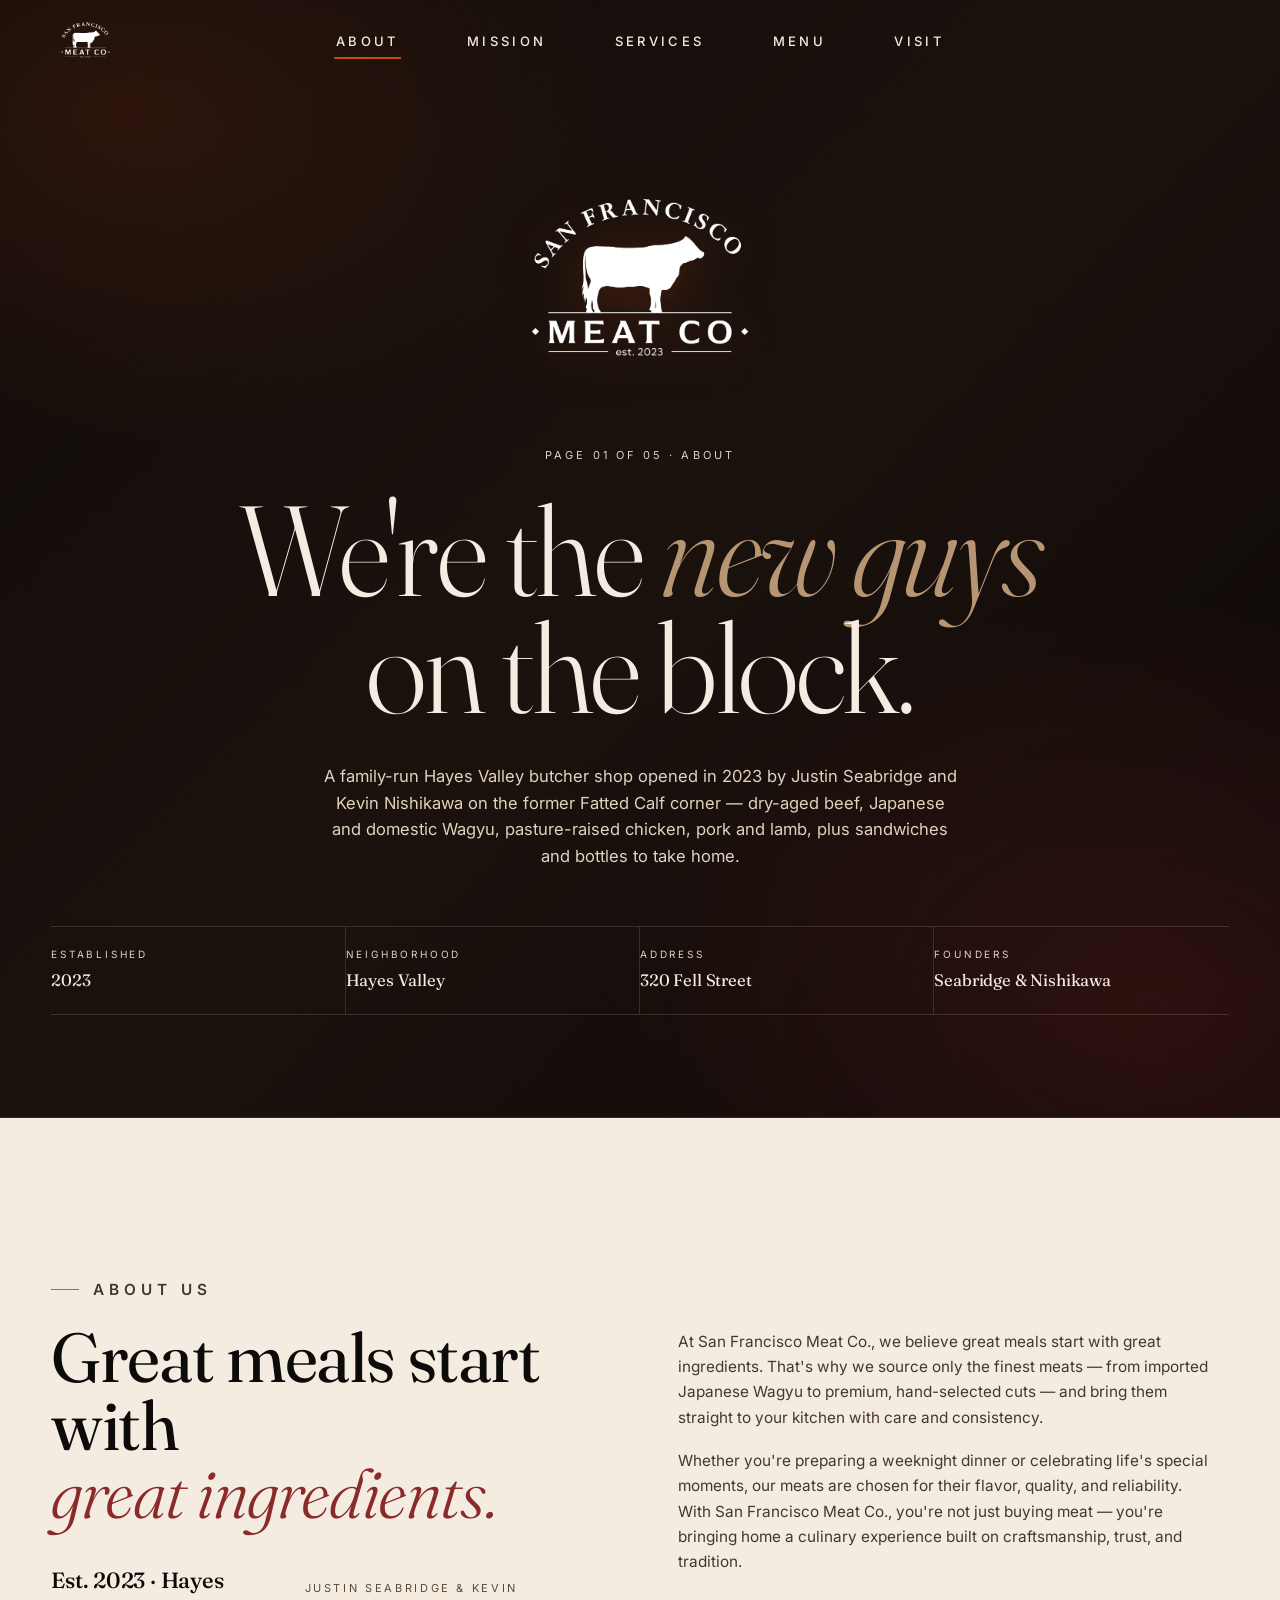
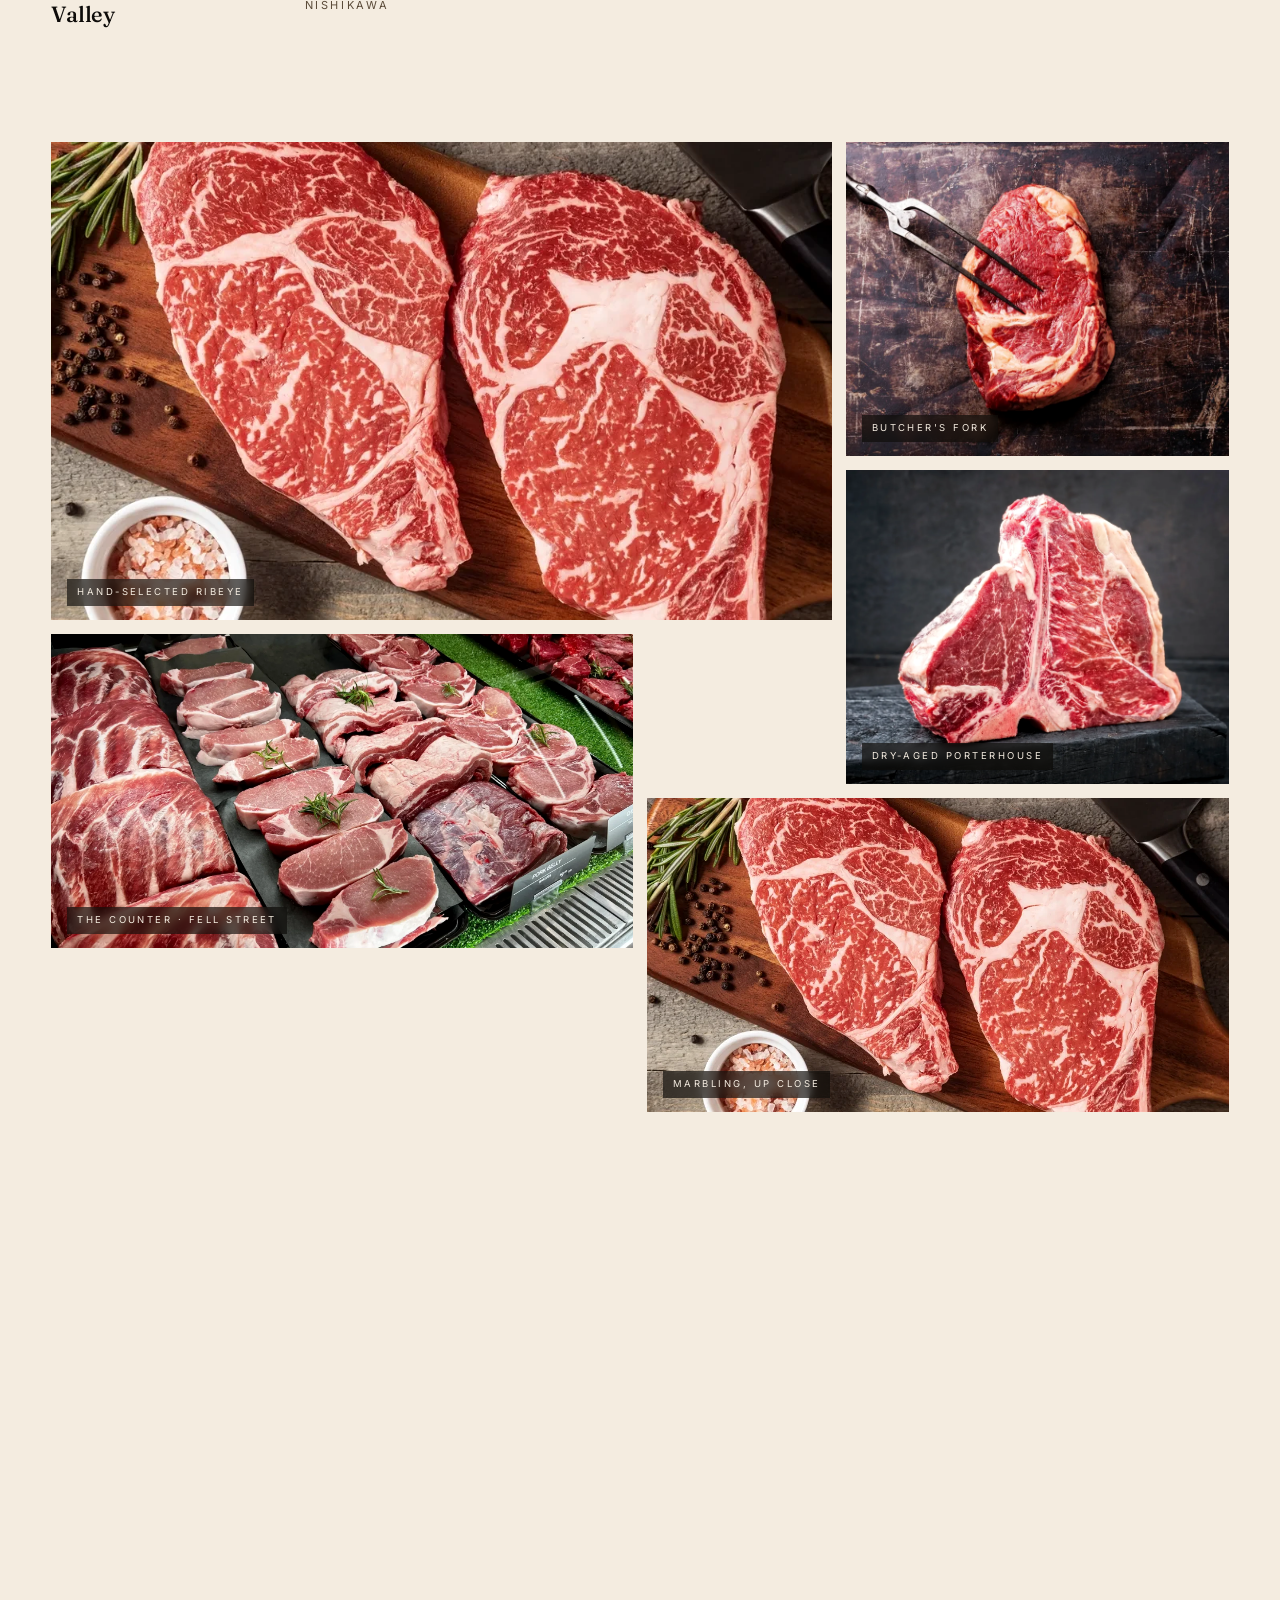
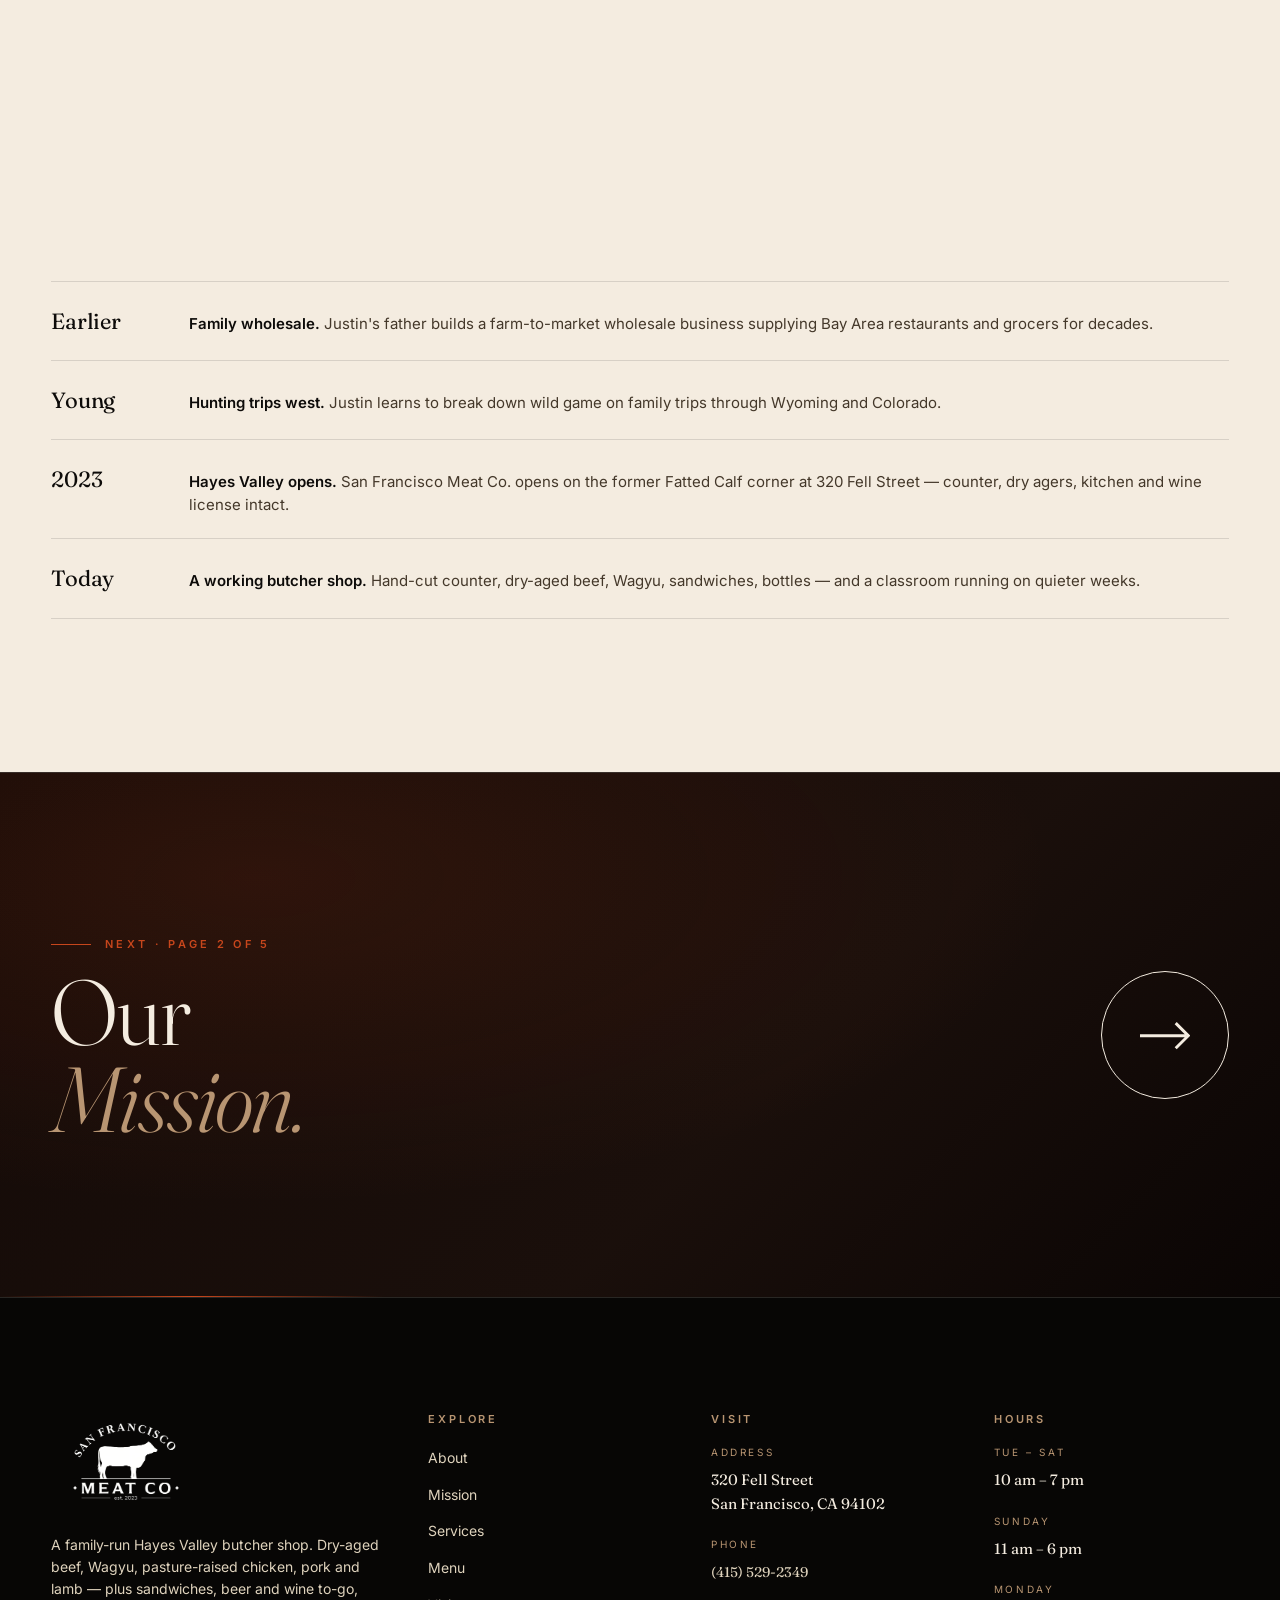
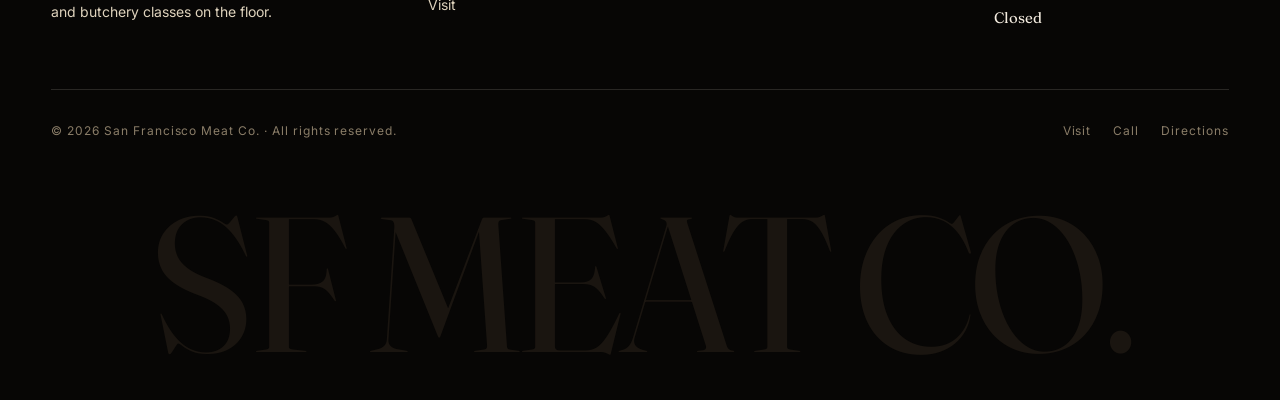
==== commit c0ab2fa4: "feat(brand): add brand logo across nav, hero and footer - Add assets/logo.png — the san francisco me" ====
--- a/index.html
+++ b/index.html
@@ -19,8 +19,7 @@
 <body>
 <header class="nav" id="nav">
   <a class="brand" href="index.html" aria-label="San Francisco Meat Co. — home">
-    <span class="brand-mark" aria-hidden="true">M</span>
-    <span class="brand-word">San Francisco Meat Co.<small>Hayes Valley · Est. 2023</small></span>
+    <img class="brand-logo" src="assets/logo.png" alt="San Francisco Meat Co." width="140" height="88"/>
   </a>
   <nav class="nav-links" aria-label="Primary">
     <a href="index.html"    data-page="index.html">About</a>
@@ -49,8 +48,11 @@
   </div>
 </aside>
 <main>
-<section class="page-hero">
+<section class="page-hero page-hero--about">
   <div class="wrap">
+    <div class="hero-crest reveal">
+      <img src="assets/logo.png" alt="San Francisco Meat Co. — Est. 2023" width="320" height="200"/>
+    </div>
     <p class="page-crumb">Page 01 of 05 · About</p>
     <h1>We're the <em>new guys</em><br/>on the block.</h1>
     <p class="page-lead">
@@ -132,8 +134,7 @@
     <div class="footer-grid">
       <div class="footer-brand">
         <div class="logo">
-          <span class="mk">M</span>
-          <span>San Francisco Meat Co.</span>
+          <img src="assets/logo.png" alt="San Francisco Meat Co." width="150" height="94" style="width:150px;height:auto;filter:brightness(1.05)"/>
         </div>
         <p>
           A family-run Hayes Valley butcher shop. Dry-aged beef, Wagyu,
--- a/styles.css
+++ b/styles.css
@@ -61,12 +61,16 @@
 /* ============ NAV ============ */
 .nav{
   position:fixed; top:0; left:0; right:0; z-index:50;
-  display:flex; align-items:center; justify-content:center;
-  padding:22px var(--gutter);
+  display:grid; grid-template-columns: 1fr auto 1fr;
+  align-items:center;
+  padding:18px var(--gutter);
   mix-blend-mode:normal;
   transition:background .4s var(--t), backdrop-filter .4s var(--t), padding .4s var(--t), border-color .4s var(--t);
   border-bottom:1px solid transparent;
 }
+.nav .brand{justify-self:start}
+.nav .nav-links{justify-self:center}
+.nav .menu-btn{justify-self:end}
 .nav.is-stuck{
   background:rgba(13,11,9,.82);
   backdrop-filter:saturate(140%) blur(14px);
@@ -74,9 +78,10 @@
   border-bottom-color:var(--line);
   padding:16px var(--gutter);
 }
-/* hidden on desktop; still rendered for SR + mobile sheet reuse */
+/* brand sits on the left of the nav grid */
 .brand{
-  display:none;
+  display:flex; align-items:center; gap:14px;
+  flex-shrink:0;
 }
 .brand-mark{
   width:36px; height:36px; display:grid; place-items:center;
@@ -113,7 +118,7 @@
 .menu-btn{display:none}
 
 @media (max-width: 960px){
-  .nav{justify-content:flex-end}
+  .nav{grid-template-columns: 1fr auto}
   .nav-links{display:none}
   .menu-btn{
     display:flex; flex-direction:column; gap:5px; padding:10px;
@@ -1035,3 +1040,47 @@
 
 /* ============ MULTI-PAGE: nav spacing ============ */
 body{padding-top:0}
+
+/* ============ LOGO MARKS ============ */
+.brand{display:flex !important; align-items:center; gap:14px; flex-shrink:0}
+.brand-logo{
+  display:block;
+  height:46px; width:auto;
+  object-fit:contain;
+  filter:brightness(1.05) contrast(1.02);
+  transition:transform .4s var(--t);
+}
+.brand:hover .brand-logo{transform:scale(1.03)}
+.is-stuck .brand-logo{height:38px}
+
+/* Hero crest on About page */
+.hero-crest{
+  display:flex; justify-content:center;
+  margin-bottom:clamp(32px, 5vw, 56px);
+  opacity:0; transform:translateY(14px);
+  animation:rise 1.1s var(--t) .2s forwards;
+}
+.hero-crest img{
+  width:clamp(220px, 24vw, 340px);
+  height:auto; display:block;
+  filter:drop-shadow(0 6px 24px rgba(199,70,28,.25)) brightness(1.08);
+}
+.page-hero--about{
+  text-align:center;
+  padding-top:clamp(130px, 15vw, 180px);
+}
+.page-hero--about h1,
+.page-hero--about .page-crumb,
+.page-hero--about .page-lead{
+  margin-left:auto; margin-right:auto;
+}
+.page-hero--about .page-crumb{justify-content:center}
+.page-hero--about .page-crumb::before{display:none}
+.page-hero--about .page-lead{text-align:center}
+.page-hero--about .page-meta{text-align:left; margin-top:56px}
+
+/* nav: show brand always (override earlier display:none) */
+@media (max-width: 960px){
+  .nav{justify-content:space-between}
+  .brand{display:flex !important}
+}
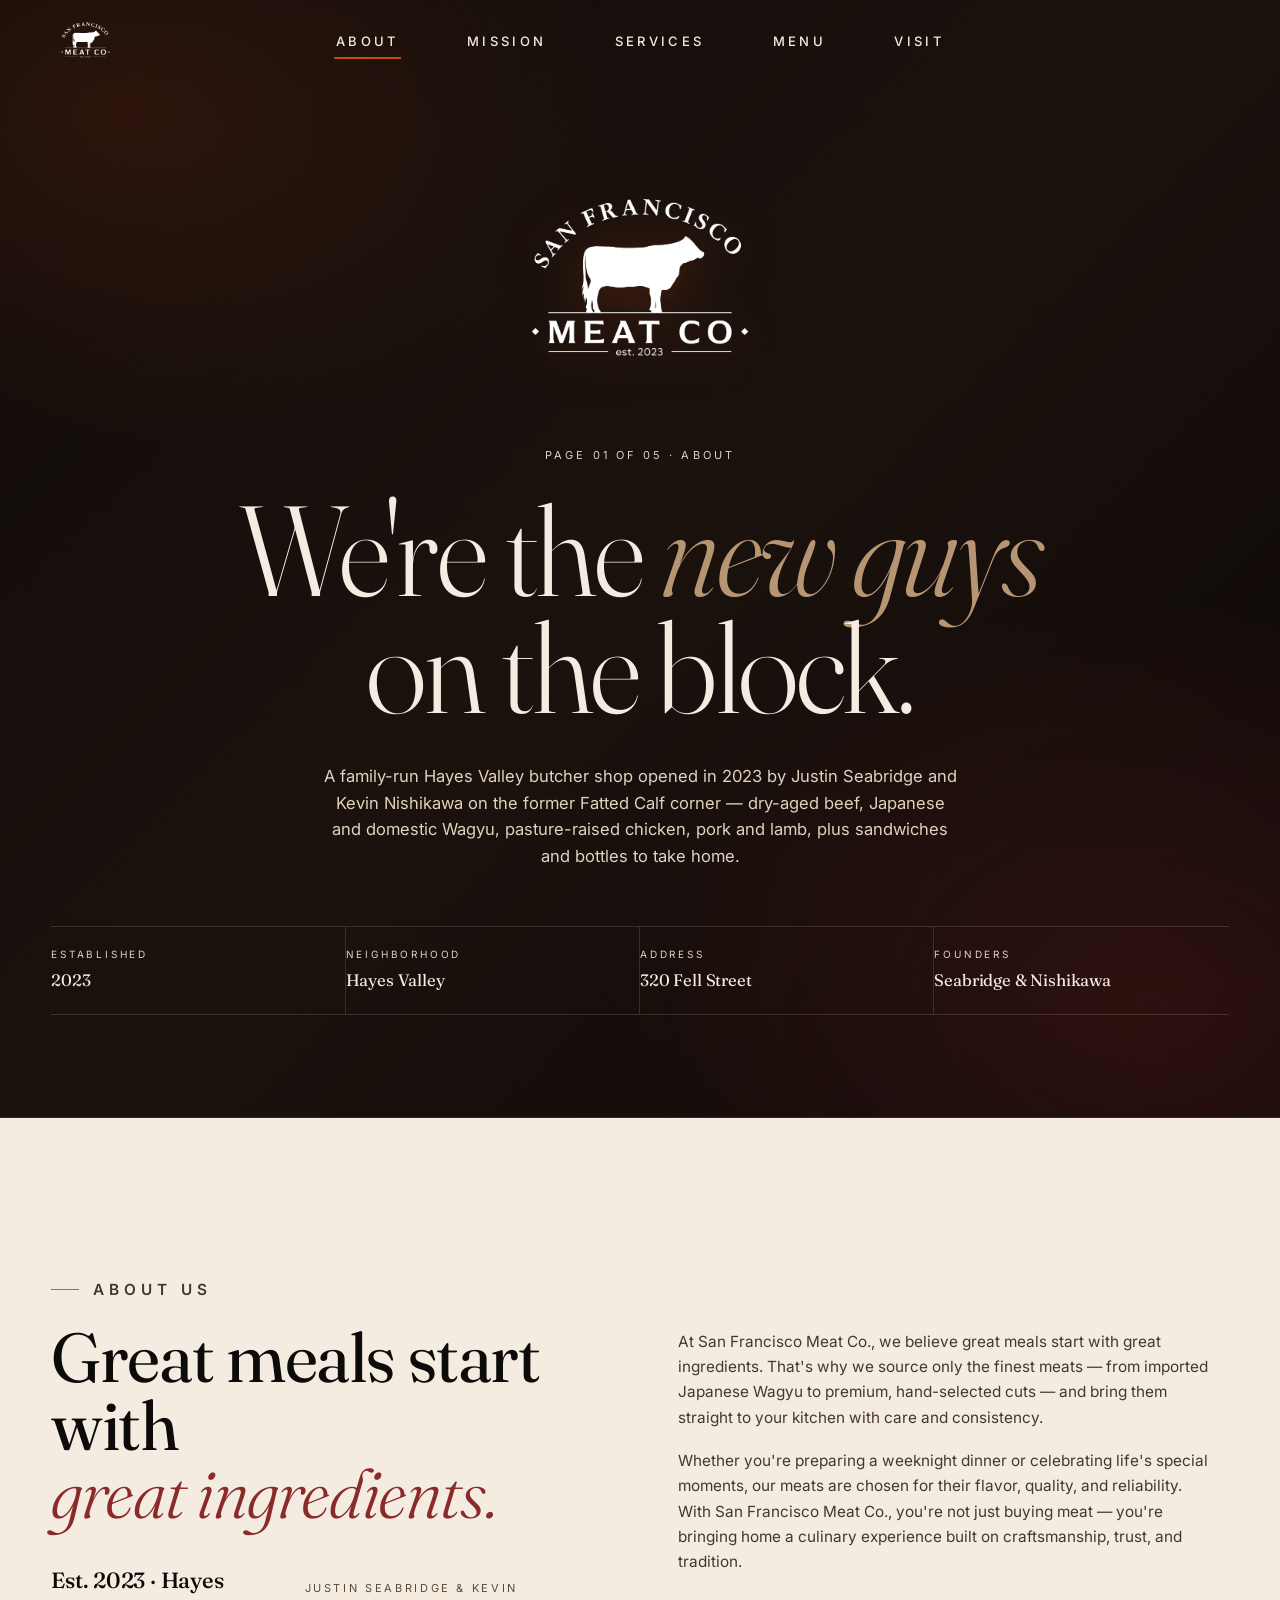
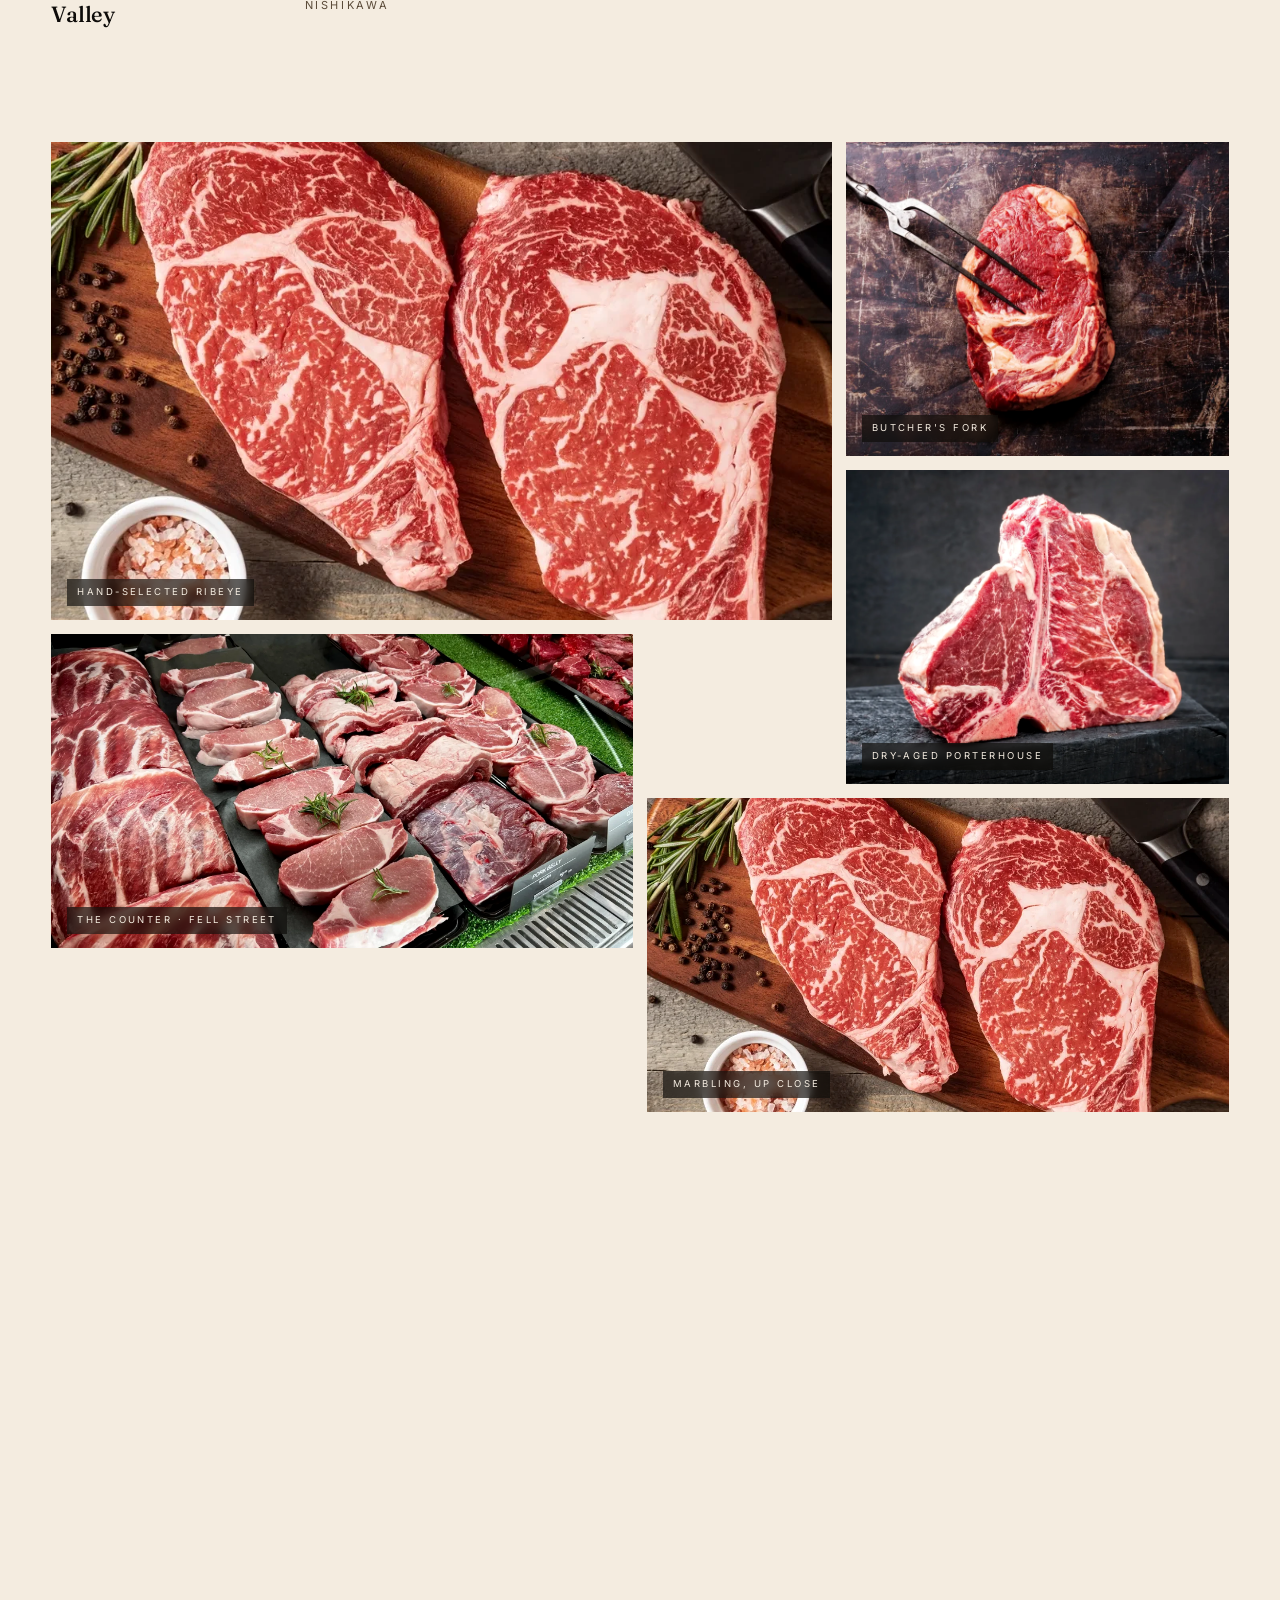
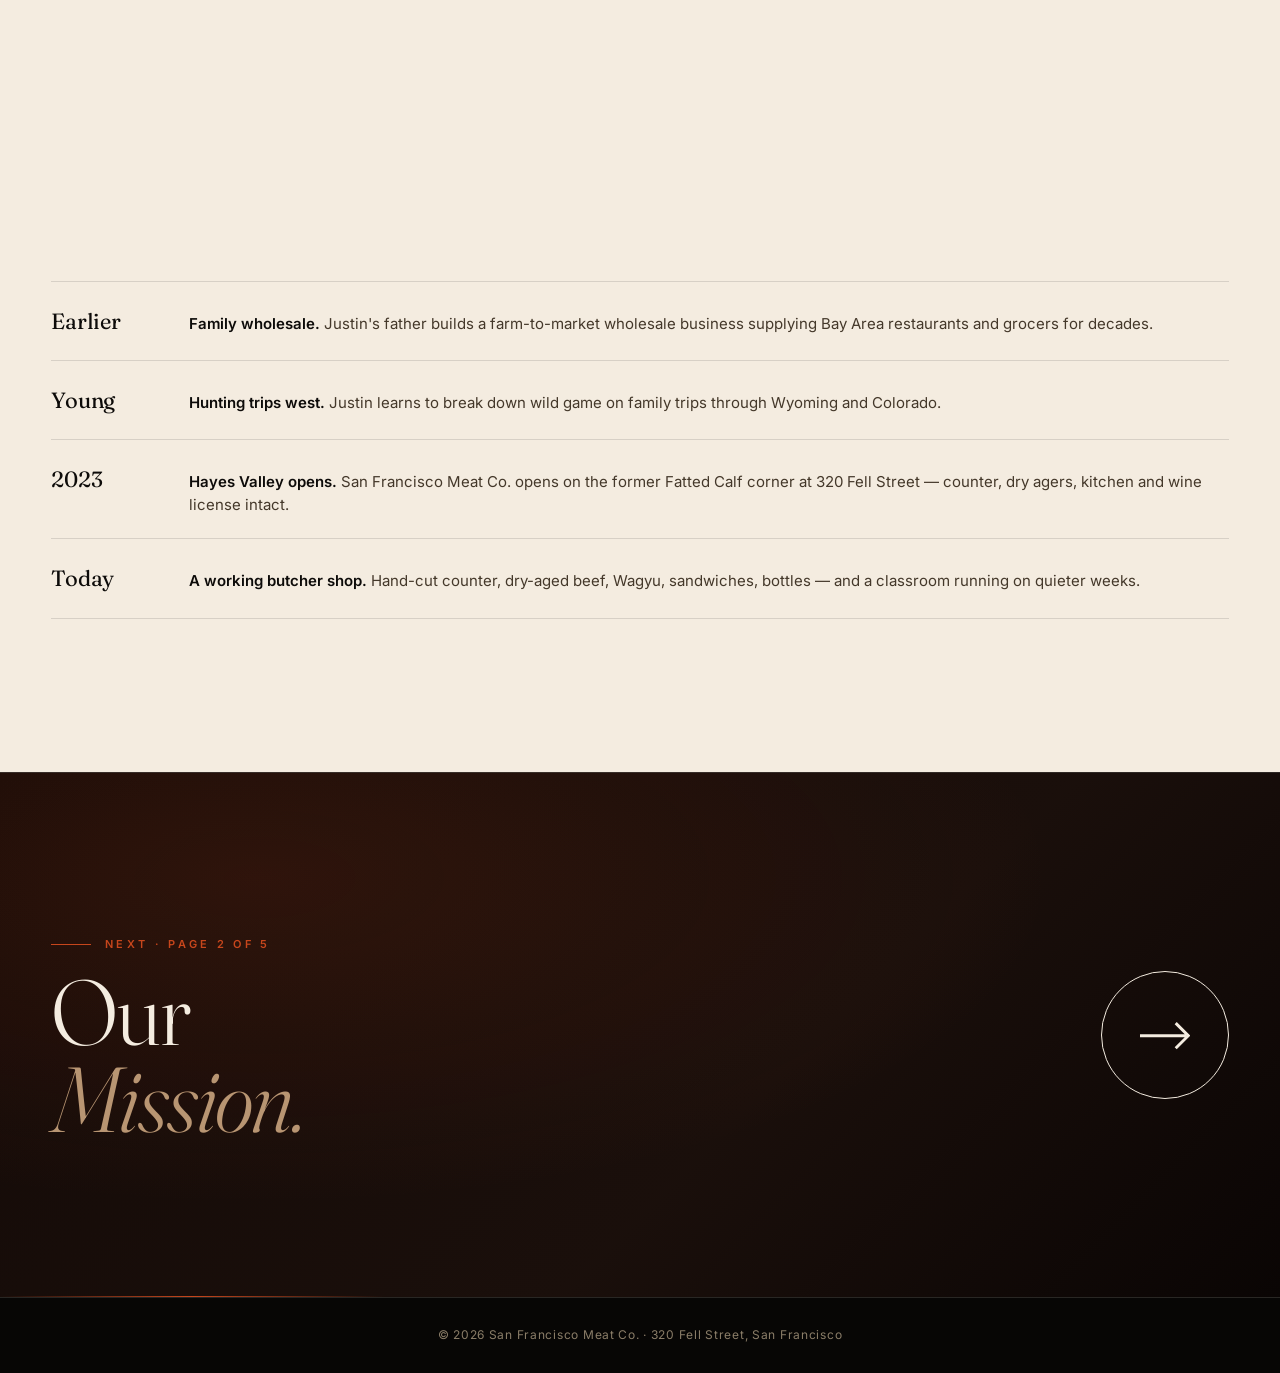
==== commit ff07212f: "chore(footer): remove the 4-column footer grid Drop the Explore/Visit/Hours/brand footer block from " ====
--- a/index.html
+++ b/index.html
@@ -129,50 +129,9 @@
   </div>
 </a>
 </main>
-<footer aria-labelledby="footer-title">
+<footer class="footer-mini">
   <div class="wrap">
-    <div class="footer-grid">
-      <div class="footer-brand">
-        <div class="logo">
-          <img src="assets/logo.png" alt="San Francisco Meat Co." width="150" height="94" style="width:150px;height:auto;filter:brightness(1.05)"/>
-        </div>
-        <p>
-          A family-run Hayes Valley butcher shop. Dry-aged beef, Wagyu,
-          pasture-raised chicken, pork and lamb — plus sandwiches, beer and wine
-          to-go, and butchery classes on the floor.
-        </p>
-      </div>
-      <div>
-        <h4>Explore</h4>
-        <ul>
-          <li><a href="index.html">About</a></li>
-          <li><a href="mission.html">Mission</a></li>
-          <li><a href="services.html">Services</a></li>
-          <li><a href="menu.html">Menu</a></li>
-          <li><a href="visit.html">Visit</a></li>
-        </ul>
-      </div>
-      <div>
-        <h4>Visit</h4>
-        <div class="block"><small>Address</small>320 Fell Street<br/>San Francisco, CA 94102</div>
-        <div class="block" style="margin-top:22px"><small>Phone</small><a href="tel:+14155292349">(415) 529-2349</a></div>
-      </div>
-      <div>
-        <h4>Hours</h4>
-        <div class="block"><small>Tue – Sat</small>10 am – 7 pm</div>
-        <div class="block" style="margin-top:22px"><small>Sunday</small>11 am – 6 pm</div>
-        <div class="block" style="margin-top:22px"><small>Monday</small>Closed</div>
-      </div>
-    </div>
-    <div class="footer-bottom">
-      <div>© <span id="yr">2026</span> San Francisco Meat Co. · All rights reserved.</div>
-      <nav aria-label="Footer">
-        <a href="visit.html">Visit</a>
-        <a href="tel:+14155292349">Call</a>
-        <a href="https://maps.google.com/?q=320+Fell+Street+San+Francisco+CA+94102" target="_blank" rel="noreferrer">Directions</a>
-      </nav>
-    </div>
-    <div class="footer-wordmark" aria-hidden="true" id="footer-title">SF&nbsp;MEAT&nbsp;CO.</div>
+    <div>© <span id="yr">2026</span> San Francisco Meat Co. · 320 Fell Street, San Francisco</div>
   </div>
 </footer>
 <script src="script.js" defer></script>
--- a/styles.css
+++ b/styles.css
@@ -1084,3 +1084,336 @@
   .nav{justify-content:space-between}
   .brand{display:flex !important}
 }
+
+/* ============ CONTACT SPLIT (Visit page) ============ */
+.contact-split{background:#0a0706}
+.contact-split-grid{
+  display:grid; grid-template-columns:1fr 1fr;
+  gap:clamp(32px, 6vw, 110px);
+  align-items:start;
+}
+.contact-split h2{
+  font-family:var(--serif); font-weight:300;
+  font-size:clamp(40px, 5.4vw, 76px); letter-spacing:-.02em; line-height:1;
+  color:var(--paper);
+}
+.contact-split h2 em{color:var(--tan); font-style:italic}
+
+/* Form */
+.contact-form .form{
+  margin-top:40px;
+  display:flex; flex-direction:column; gap:28px;
+}
+.contact-form .field{
+  display:block; position:relative;
+}
+.contact-form .field .lbl{display:none}
+.contact-form input,
+.contact-form textarea{
+  width:100%;
+  background:transparent;
+  color:var(--paper);
+  border:0; border-bottom:1px solid rgba(244,236,224,.22);
+  padding:16px 2px;
+  font-family:var(--sans);
+  font-size:16px;
+  outline:none;
+  transition:border-color .3s var(--t);
+  resize:none;
+}
+.contact-form textarea{
+  min-height:160px;
+  border:1px solid rgba(244,236,224,.22);
+  padding:16px;
+  margin-top:8px;
+}
+.contact-form input::placeholder,
+.contact-form textarea::placeholder{color:rgba(244,236,224,.55); font-weight:400}
+.contact-form input:focus,
+.contact-form textarea:focus{border-color:var(--ember)}
+.contact-form .btn-send{
+  width:100%; padding:22px 28px;
+  background:var(--rust); color:var(--paper);
+  font-family:var(--sans); font-size:12px;
+  letter-spacing:.4em; text-transform:uppercase; font-weight:700;
+  border:0; cursor:pointer;
+  transition:background .3s var(--t), transform .3s var(--t);
+}
+.contact-form .btn-send:hover{background:var(--ember)}
+.contact-form .form-note{
+  margin-top:0;
+  font-size:12px; color:var(--bone);
+  line-height:1.5;
+}
+.contact-form .form-note a{color:var(--ember); text-decoration:none; border-bottom:1px solid rgba(199,70,28,.4)}
+.contact-form .form-note a:hover{border-bottom-color:var(--ember)}
+
+/* Info */
+.contact-info .info-lead{
+  margin-top:28px;
+  color:var(--bone); font-size:17px; line-height:1.55;
+  max-width:460px;
+}
+.contact-info .shop-name{
+  margin-top:48px;
+  font-family:var(--serif); font-weight:500;
+  font-size:clamp(28px, 2.6vw, 38px); letter-spacing:-.015em;
+  color:var(--paper);
+}
+.info-row{
+  display:flex; align-items:center; gap:16px;
+  padding:18px 0;
+  border-bottom:1px solid rgba(244,236,224,.12);
+  color:var(--paper);
+  font-size:17px; line-height:1.4;
+  text-decoration:none;
+  transition:color .3s var(--t);
+}
+.info-row .ic{
+  width:22px; height:22px; flex-shrink:0;
+  color:var(--tan);
+  transition:color .3s var(--t);
+}
+.info-row .ext{
+  width:12px; height:12px; margin-left:auto;
+  color:var(--bone); opacity:.5;
+  transition:color .3s var(--t), opacity .3s var(--t);
+}
+.info-row:hover{color:var(--ember)}
+.info-row:hover .ic{color:var(--ember)}
+.info-row:hover .ext{color:var(--ember); opacity:1}
+
+.map-ctas{
+  display:flex; gap:12px; flex-wrap:wrap;
+  margin:28px 0 48px;
+}
+.map-btn{
+  display:inline-flex; align-items:center; gap:12px;
+  padding:12px 18px;
+  border:1px solid rgba(244,236,224,.25);
+  color:var(--paper);
+  font-size:11px; letter-spacing:.24em; text-transform:uppercase; font-weight:600;
+  border-radius:999px;
+  transition:background .3s var(--t), color .3s var(--t), border-color .3s var(--t);
+}
+.map-btn:hover{background:var(--paper); color:var(--ink); border-color:var(--paper)}
+.map-btn svg{width:12px; height:9px}
+
+.hours-title{
+  font-family:var(--serif); font-weight:500;
+  font-size:clamp(28px, 2.4vw, 36px); letter-spacing:-.015em;
+  color:var(--paper);
+  margin-bottom:16px;
+}
+.hours-today{
+  display:flex; align-items:center; gap:12px;
+  padding:14px 0;
+  color:var(--paper); font-size:16px;
+}
+.hours-today .dot{
+  width:8px; height:8px; border-radius:50%;
+  background:#5bc47a;
+  box-shadow:0 0 0 4px rgba(91,196,122,.18);
+}
+.hours-today.closed .dot{background:#8a7d68; box-shadow:0 0 0 4px rgba(138,125,104,.18)}
+.hours-today strong{font-weight:500}
+.hours-today .time{color:var(--bone); margin-left:auto; font-variant-numeric:tabular-nums}
+.hours-table{
+  width:100%; margin-top:8px;
+  border-collapse:collapse;
+  font-size:14px;
+}
+.hours-table td{
+  padding:12px 0;
+  border-top:1px solid rgba(244,236,224,.08);
+  color:var(--bone);
+  font-variant-numeric:tabular-nums;
+}
+.hours-table td:last-child{text-align:right; color:var(--paper)}
+.hours-table td.closed{color:#8a7d68}
+.hours-note{
+  margin-top:16px;
+  font-size:13px; color:var(--bone);
+  letter-spacing:.02em;
+}
+
+@media (max-width: 900px){
+  .contact-split-grid{grid-template-columns:1fr; gap:60px}
+}
+
+/* ============ VISIT PAGE (reference layout) ============ */
+.visit-page{
+  background:#070605;
+  color:var(--paper);
+  padding:clamp(140px, 15vw, 200px) 0 clamp(80px, 10vw, 140px);
+  min-height:100vh;
+}
+.visit-page-grid{
+  display:grid; grid-template-columns:1fr 1fr;
+  gap:clamp(40px, 7vw, 110px);
+  align-items:start;
+}
+.vp-eyebrow{
+  font-size:12px; letter-spacing:.28em; text-transform:uppercase;
+  color:var(--paper); font-weight:500;
+  margin:0 0 36px;
+}
+.vp-heading{
+  font-family:var(--serif);
+  font-size:clamp(30px, 3.6vw, 46px);
+  font-weight:700;
+  letter-spacing:0;
+  text-transform:uppercase;
+  line-height:1.08;
+  color:var(--paper);
+  margin:0;
+}
+
+/* form */
+.vp-form .form{
+  margin-top:48px;
+  display:flex; flex-direction:column; gap:24px;
+}
+.vp-form .field{display:block}
+.vp-form input,
+.vp-form textarea{
+  width:100%;
+  background:transparent;
+  color:var(--paper);
+  border:0; border-bottom:1px solid rgba(244,236,224,.25);
+  padding:16px 2px;
+  font-family:var(--sans);
+  font-size:16px;
+  outline:none;
+  transition:border-color .3s var(--t);
+  resize:none;
+  border-radius:0;
+}
+.vp-form textarea{
+  min-height:160px;
+  border:1px solid rgba(244,236,224,.25);
+  padding:16px;
+}
+.vp-form input::placeholder,
+.vp-form textarea::placeholder{color:rgba(244,236,224,.5); font-weight:400}
+.vp-form input:focus,
+.vp-form textarea:focus{border-color:var(--paper)}
+.vp-form .btn-send{
+  width:100%; padding:22px 28px;
+  background:#a82327; color:var(--paper);
+  font-family:var(--sans); font-size:14px;
+  letter-spacing:.5em; text-transform:uppercase; font-weight:700;
+  border:0; cursor:pointer;
+  transition:background .3s var(--t);
+  margin-top:8px;
+}
+.vp-form .btn-send:hover{background:var(--ember)}
+.vp-form .form-note{
+  margin:0;
+  font-size:13px; color:#a89a84;
+  line-height:1.5;
+  text-align:center;
+}
+.vp-form .form-note a{color:#e74c3c; text-decoration:none}
+.vp-form .form-note a:hover{text-decoration:underline}
+
+/* info */
+.vp-info .vp-lead{
+  margin:28px 0 0;
+  color:var(--paper); font-size:17px; line-height:1.5;
+  max-width:520px;
+}
+.vp-info .vp-shop{
+  margin:40px 0 24px;
+  font-family:var(--serif); font-weight:700;
+  font-size:clamp(28px, 2.8vw, 40px); letter-spacing:-.015em;
+  color:var(--paper);
+  line-height:1.1;
+}
+.vp-info .vp-shop--hours{margin-top:48px}
+.vp-link{
+  display:block;
+  color:var(--paper);
+  font-size:17px; line-height:1.5;
+  padding:14px 0;
+  text-decoration:none;
+  position:relative;
+  transition:color .3s var(--t);
+}
+.vp-link:hover{color:var(--ember); text-decoration:underline; text-underline-offset:4px}
+
+/* hours (collapsible) */
+.vp-hours{
+  margin-top:4px;
+  color:var(--paper);
+}
+.vp-hours summary{
+  list-style:none; cursor:pointer;
+  display:flex; align-items:center; gap:12px;
+  padding:14px 0;
+  font-size:17px;
+}
+.vp-hours summary::-webkit-details-marker{display:none}
+.vp-hours .dot{
+  width:8px; height:8px; border-radius:50%;
+  background:#5bc47a;
+  box-shadow:0 0 0 4px rgba(91,196,122,.18);
+}
+.vp-hours .label{display:inline-flex; gap:12px; align-items:baseline; flex:1}
+.vp-hours .label strong{font-weight:500}
+.vp-hours .label em{font-style:normal; color:var(--paper); font-variant-numeric:tabular-nums}
+.vp-hours .chev{width:14px; height:8px; color:var(--paper); transition:transform .35s var(--t)}
+.vp-hours[open] .chev{transform:rotate(180deg)}
+.vp-hours.closed-today .dot{background:#8a7d68; box-shadow:0 0 0 4px rgba(138,125,104,.18)}
+
+.vp-hours-table{
+  width:100%; margin-top:4px;
+  border-collapse:collapse;
+  font-size:15px;
+  animation:fadeIn .35s var(--t);
+}
+.vp-hours-table td{
+  padding:12px 0;
+  border-top:1px solid rgba(244,236,224,.1);
+  color:var(--paper);
+  font-variant-numeric:tabular-nums;
+}
+.vp-hours-table td:last-child{text-align:right}
+.vp-hours-table td.closed{color:#8a7d68}
+@keyframes fadeIn{from{opacity:0; transform:translateY(-4px)}to{opacity:1; transform:translateY(0)}}
+
+.vp-holiday{
+  margin:20px 0 0;
+  font-size:17px; color:var(--paper);
+}
+.vp-map-ctas{
+  display:flex; gap:12px; flex-wrap:wrap;
+  margin-top:36px;
+}
+.vp-map-ctas .map-btn{
+  display:inline-flex; align-items:center; gap:12px;
+  padding:12px 20px;
+  border:1px solid rgba(244,236,224,.3);
+  color:var(--paper);
+  font-size:11px; letter-spacing:.24em; text-transform:uppercase; font-weight:600;
+  border-radius:999px;
+  transition:background .3s var(--t), color .3s var(--t), border-color .3s var(--t);
+  text-decoration:none;
+}
+.vp-map-ctas .map-btn:hover{background:var(--paper); color:var(--ink); border-color:var(--paper)}
+.vp-map-ctas .map-btn svg{width:12px; height:9px}
+
+@media (max-width: 900px){
+  .visit-page-grid{grid-template-columns:1fr; gap:72px}
+}
+
+/* ============ MINIMAL FOOTER ============ */
+.footer-mini{
+  background:#070605;
+  color:#8a7d68;
+  padding:28px 0;
+  border-top:1px solid var(--line);
+  font-size:12px;
+  letter-spacing:.06em;
+  text-align:center;
+}
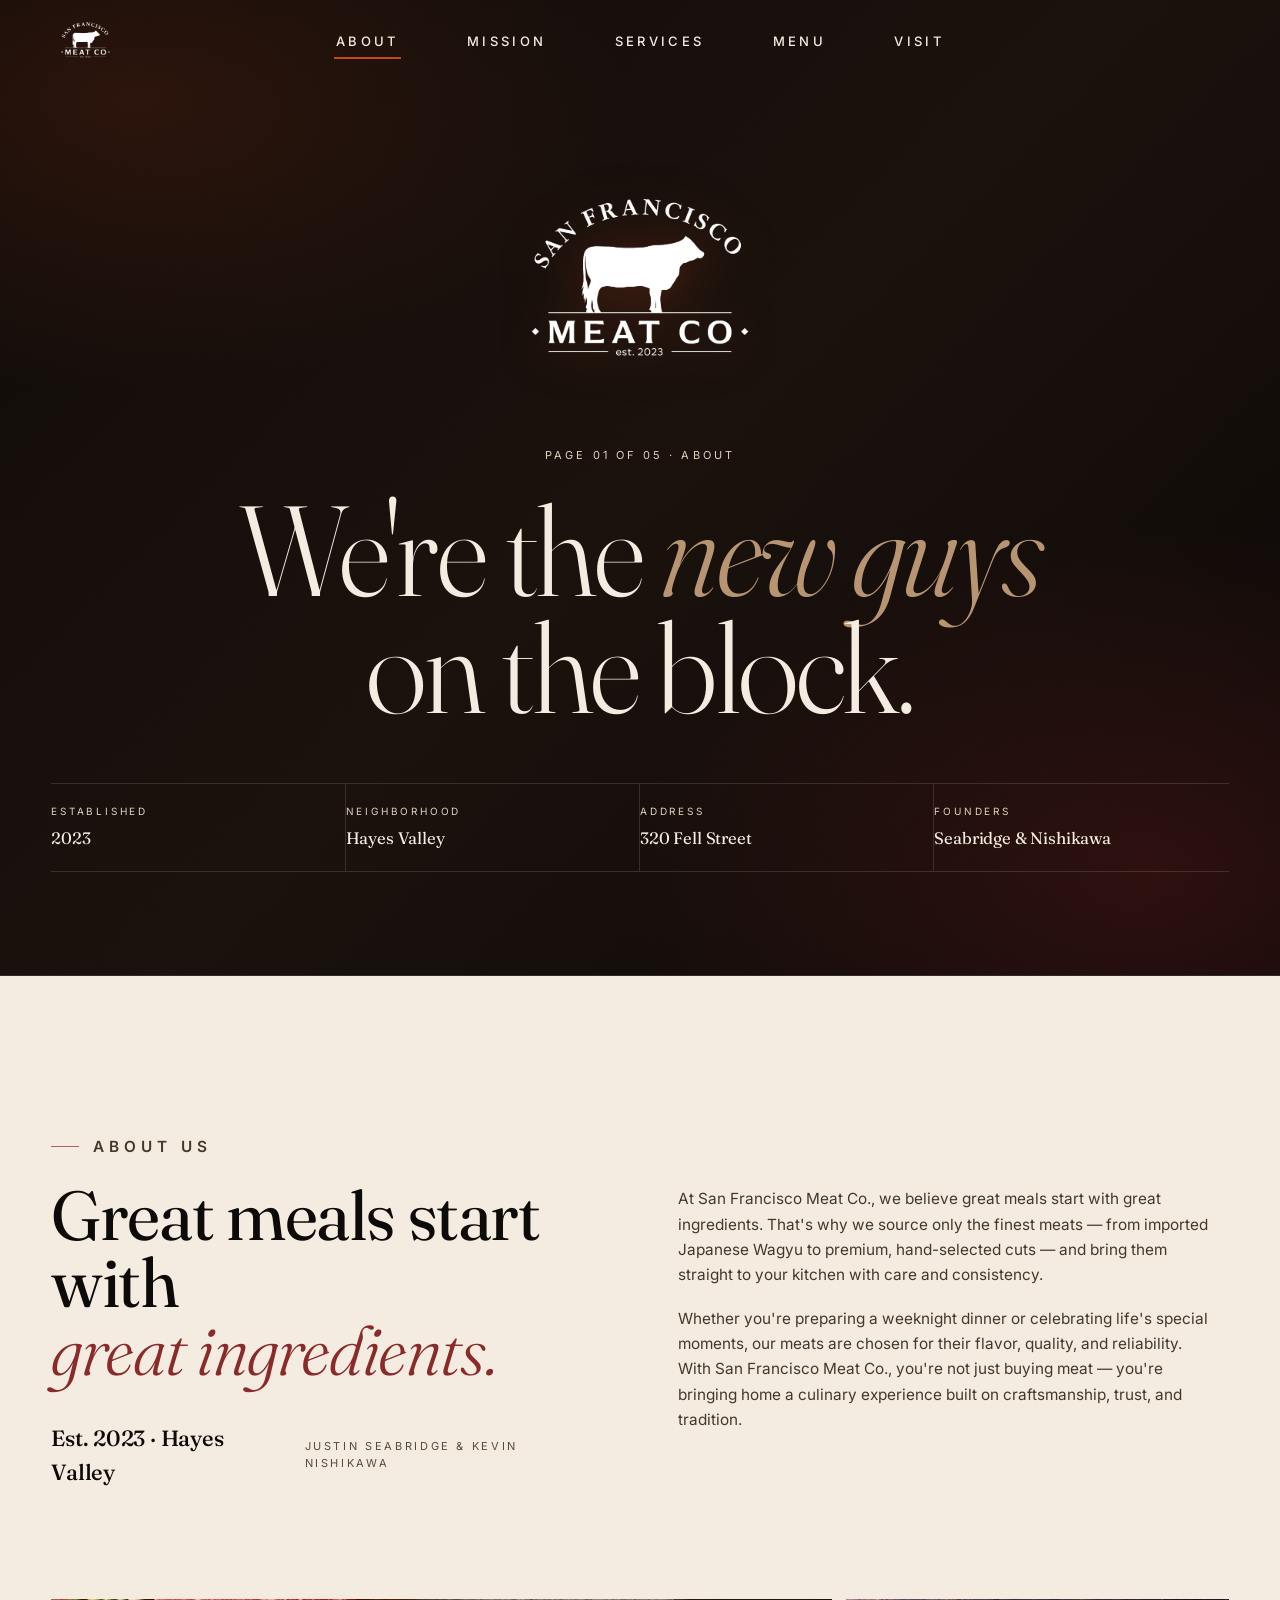
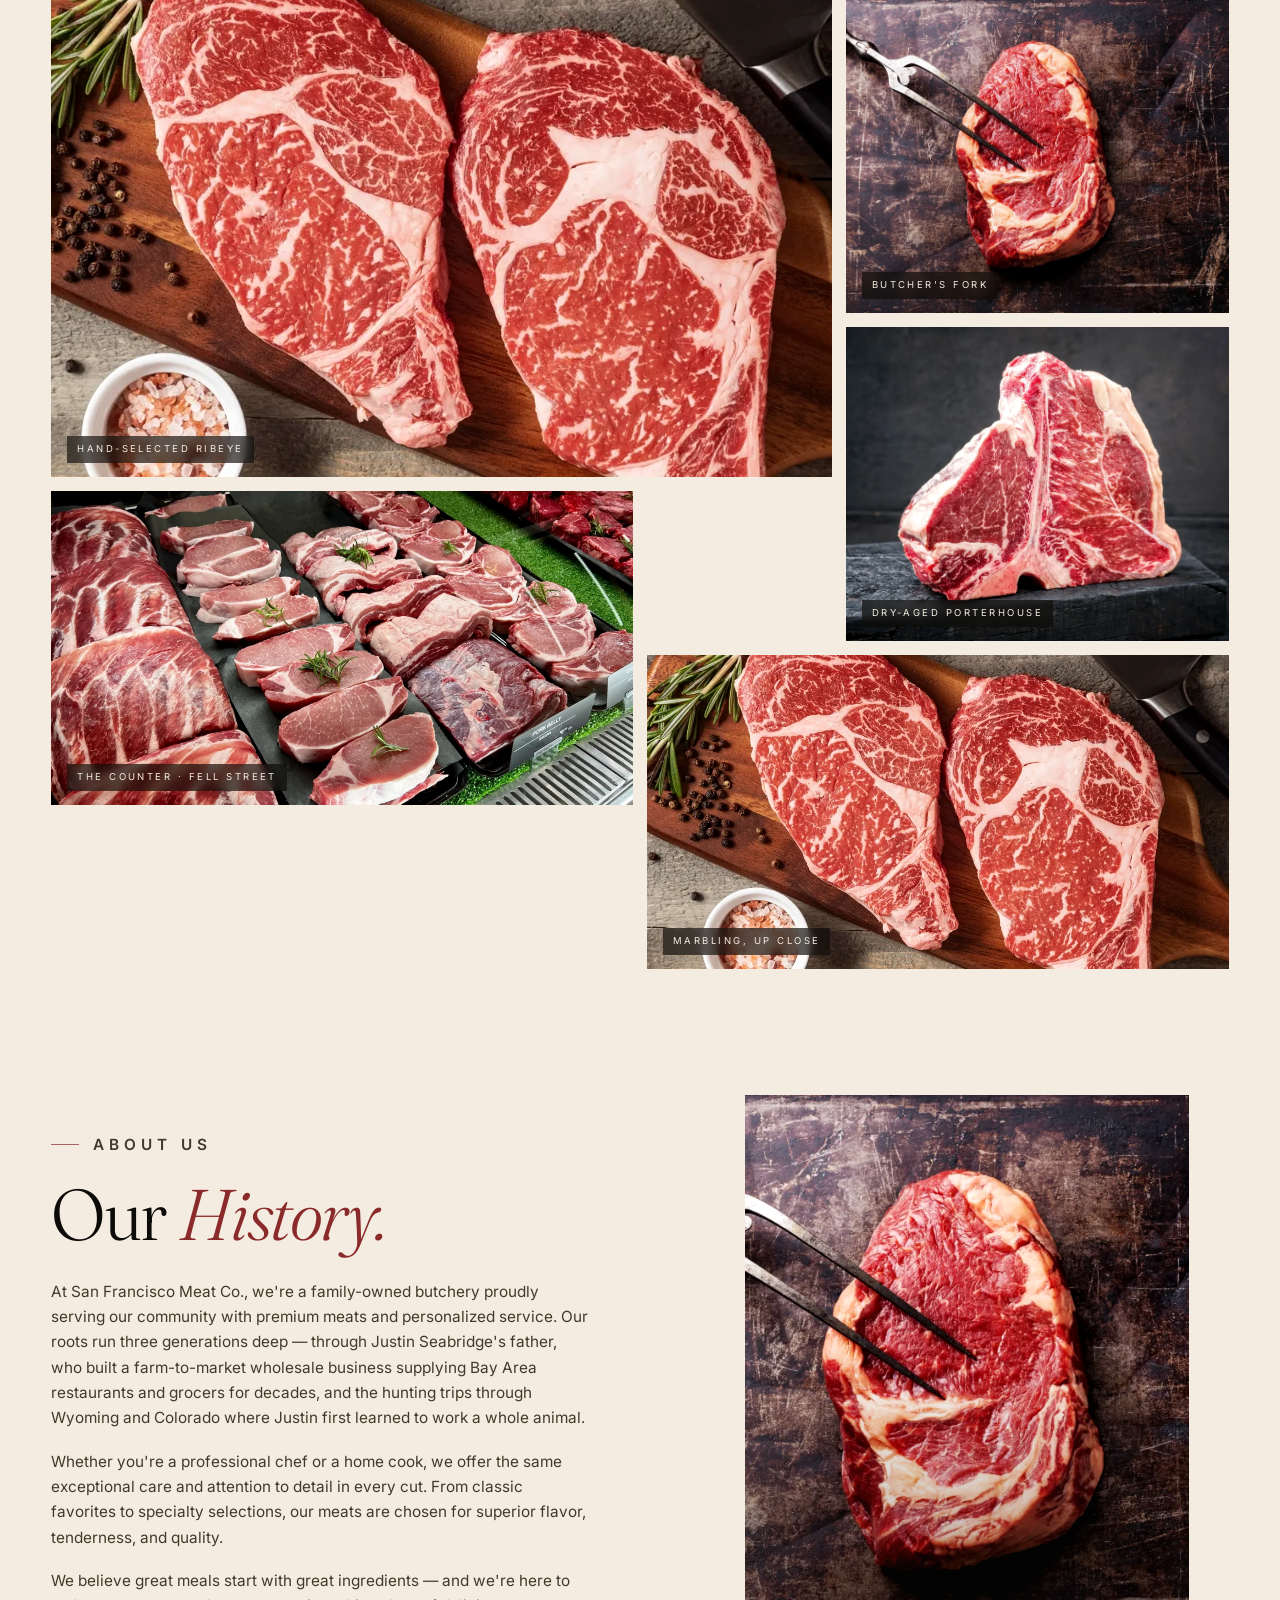
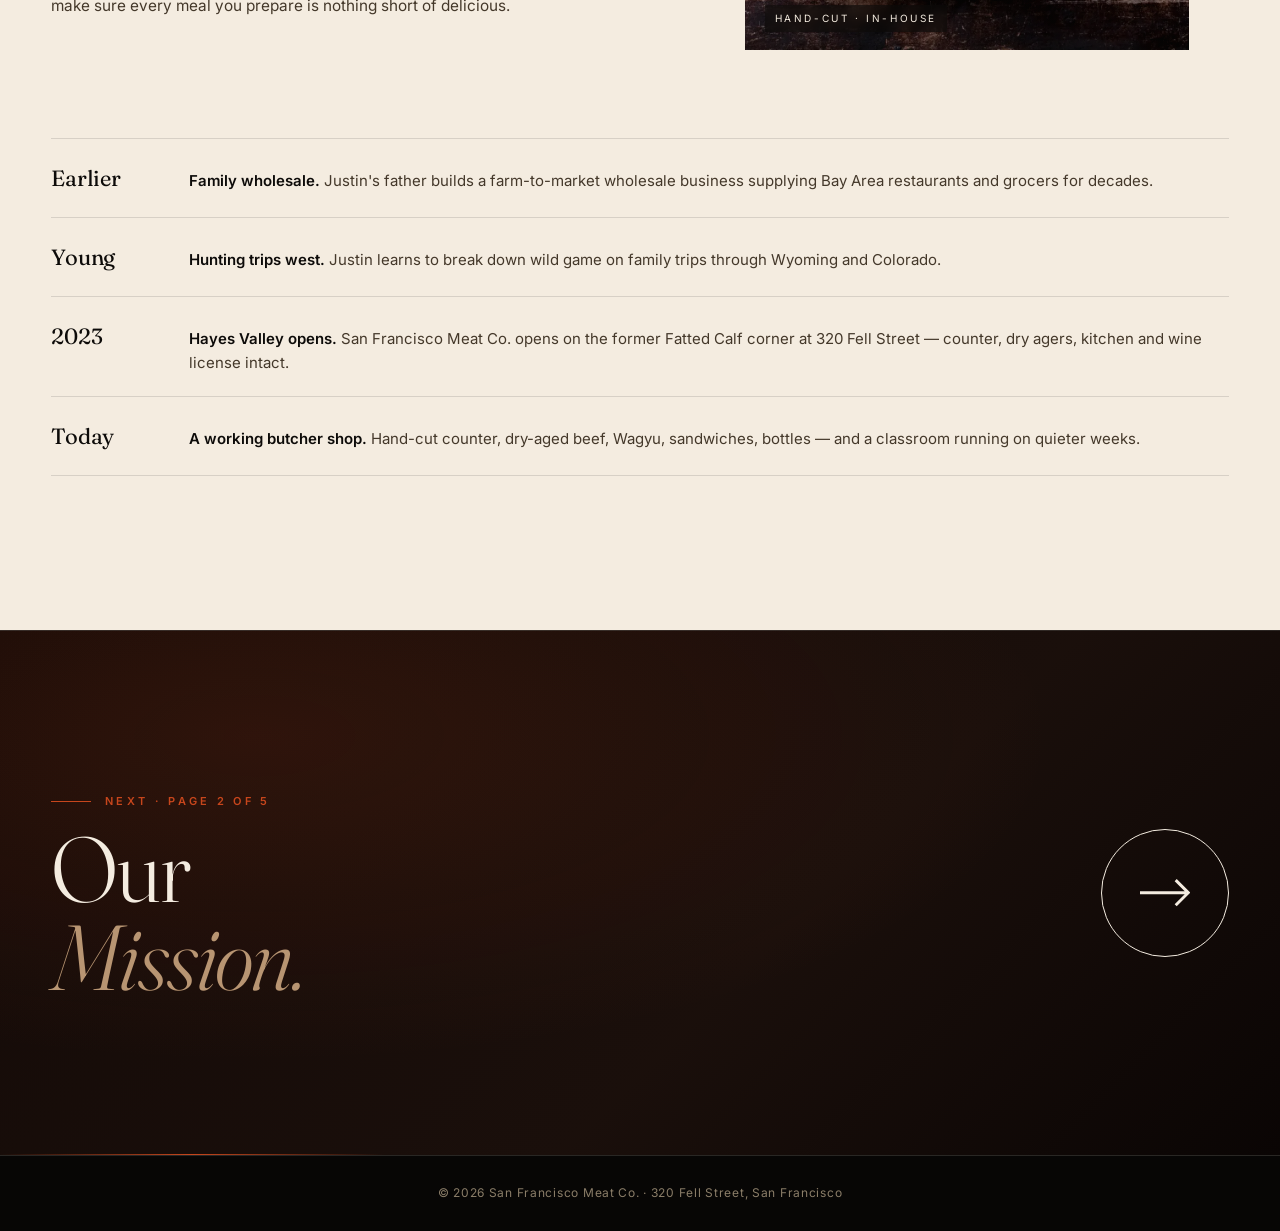
==== commit f21e4baa: "chore(hero): remove page-hero lead paragraphs on About, Mission, Services Drop the single-paragraph " ====
--- a/index.html
+++ b/index.html
@@ -55,12 +55,6 @@
     </div>
     <p class="page-crumb">Page 01 of 05 · About</p>
     <h1>We're the <em>new guys</em><br/>on the block.</h1>
-    <p class="page-lead">
-      A family-run Hayes Valley butcher shop opened in 2023 by Justin Seabridge and
-      Kevin Nishikawa on the former Fatted Calf corner — dry-aged beef, Japanese
-      and domestic Wagyu, pasture-raised chicken, pork and lamb, plus sandwiches
-      and bottles to take home.
-    </p>
     <div class="page-meta">
       <div><small>Established</small><strong>2023</strong></div>
       <div><small>Neighborhood</small><strong>Hayes Valley</strong></div>
--- a/styles.css
+++ b/styles.css
@@ -1417,3 +1417,54 @@
   letter-spacing:.06em;
   text-align:center;
 }
+
+/* ============ SANDWICH MENU ============ */
+.sandwich-menu{background:#0a0706; border-top:1px solid var(--line); border-bottom:1px solid var(--line)}
+.sw-list{
+  margin-top:40px;
+  border-top:1px solid var(--line);
+}
+.sw-row{
+  display:grid;
+  grid-template-columns: 80px 220px 1fr;
+  gap:clamp(20px, 3vw, 48px);
+  padding:36px 0;
+  border-bottom:1px solid var(--line);
+  align-items:center;
+  transition:background .4s var(--t);
+}
+.sw-row:hover{background:linear-gradient(90deg, rgba(199,70,28,.06), transparent 60%)}
+.sw-num{
+  font-family:var(--serif); font-weight:400;
+  font-size:clamp(28px, 3vw, 44px);
+  color:var(--tan);
+  font-feature-settings:"tnum" 1;
+  letter-spacing:-.02em;
+  padding-left:4px;
+}
+.sw-img{
+  position:relative;
+  aspect-ratio: 4/3;
+  overflow:hidden;
+  background:#1a0d08;
+  border-radius:2px;
+}
+.sw-copy h3{
+  font-family:var(--serif);
+  font-size:clamp(22px, 2.4vw, 32px);
+  letter-spacing:-.015em; font-weight:500;
+  color:var(--paper);
+  margin:0 0 10px;
+}
+.sw-copy .ing{
+  color:var(--ember);
+  font-size:clamp(13px, 1vw, 15px);
+  line-height:1.55;
+  letter-spacing:.01em;
+  max-width:620px;
+}
+@media (max-width: 820px){
+  .sw-row{grid-template-columns: 50px 1fr; gap:16px}
+  .sw-img{grid-column: 1 / -1; aspect-ratio: 16/9; margin-top:14px}
+  .sw-num{grid-row:1}
+}
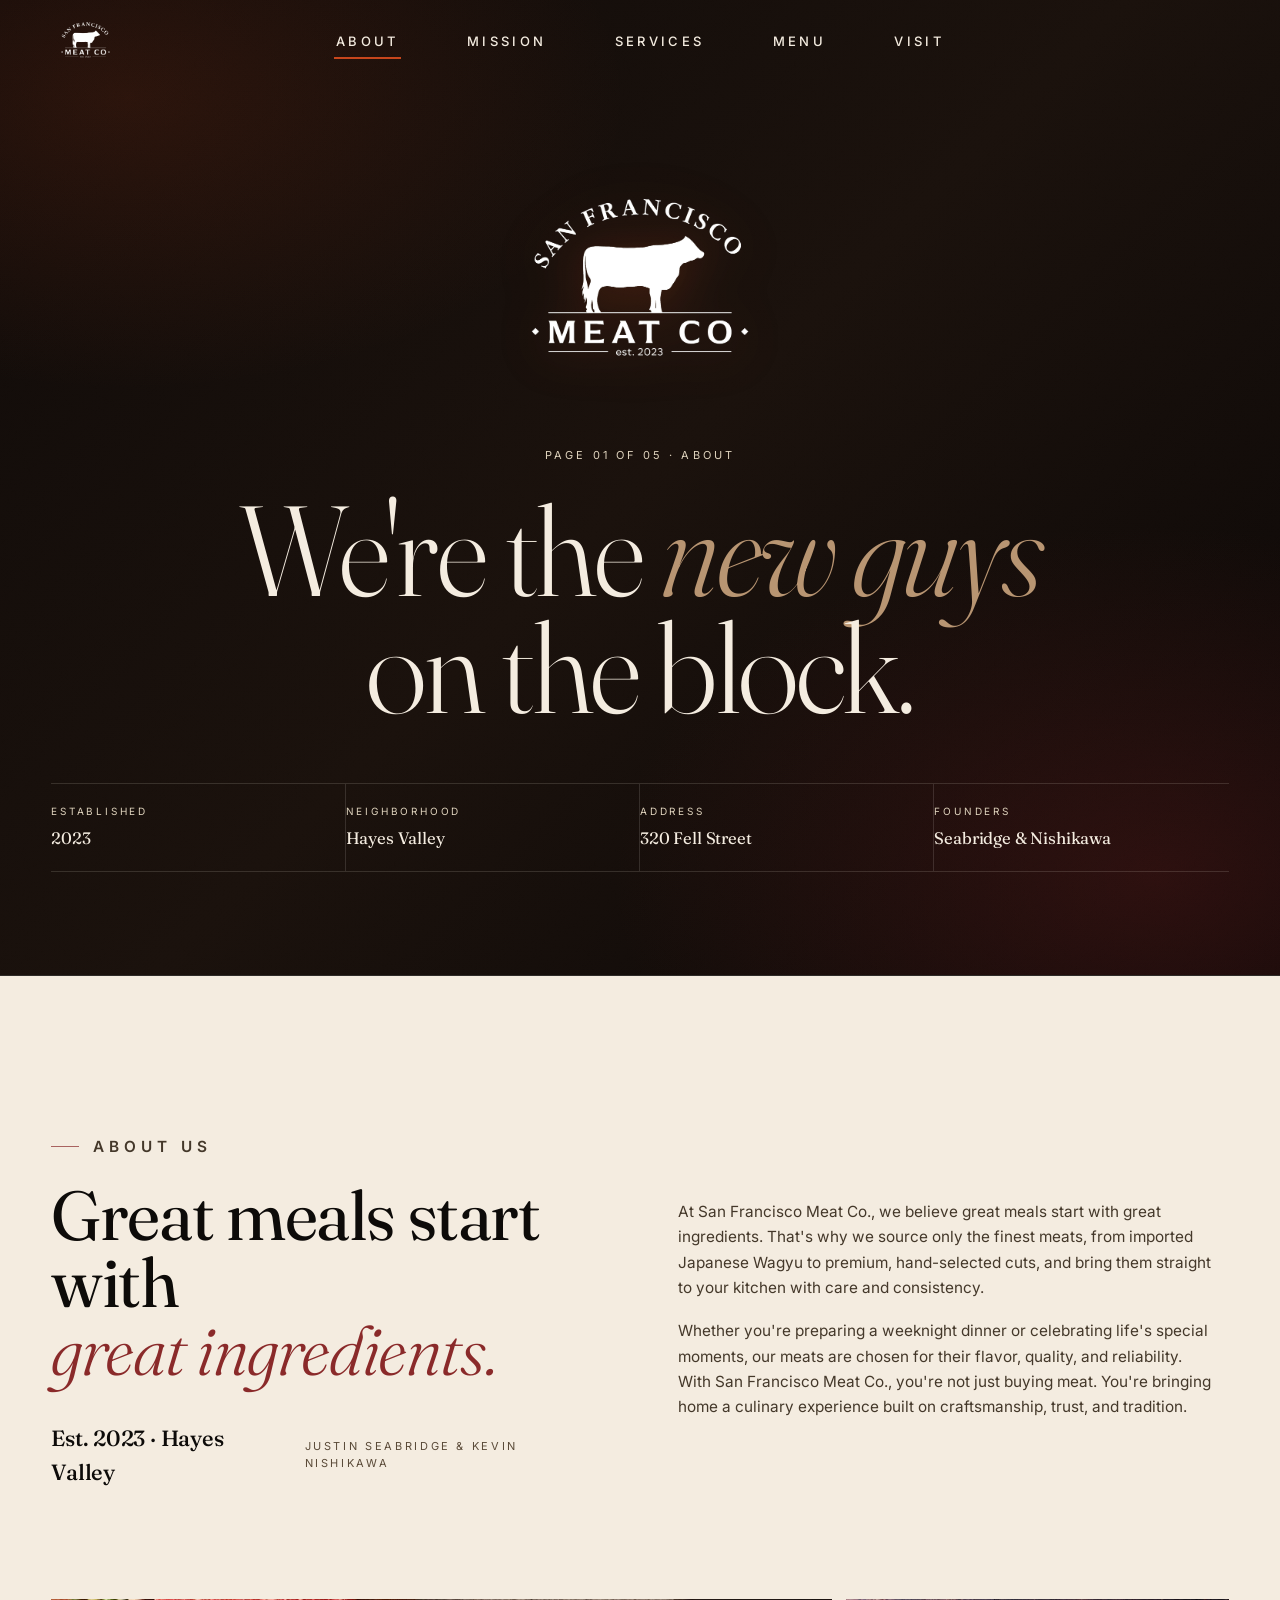
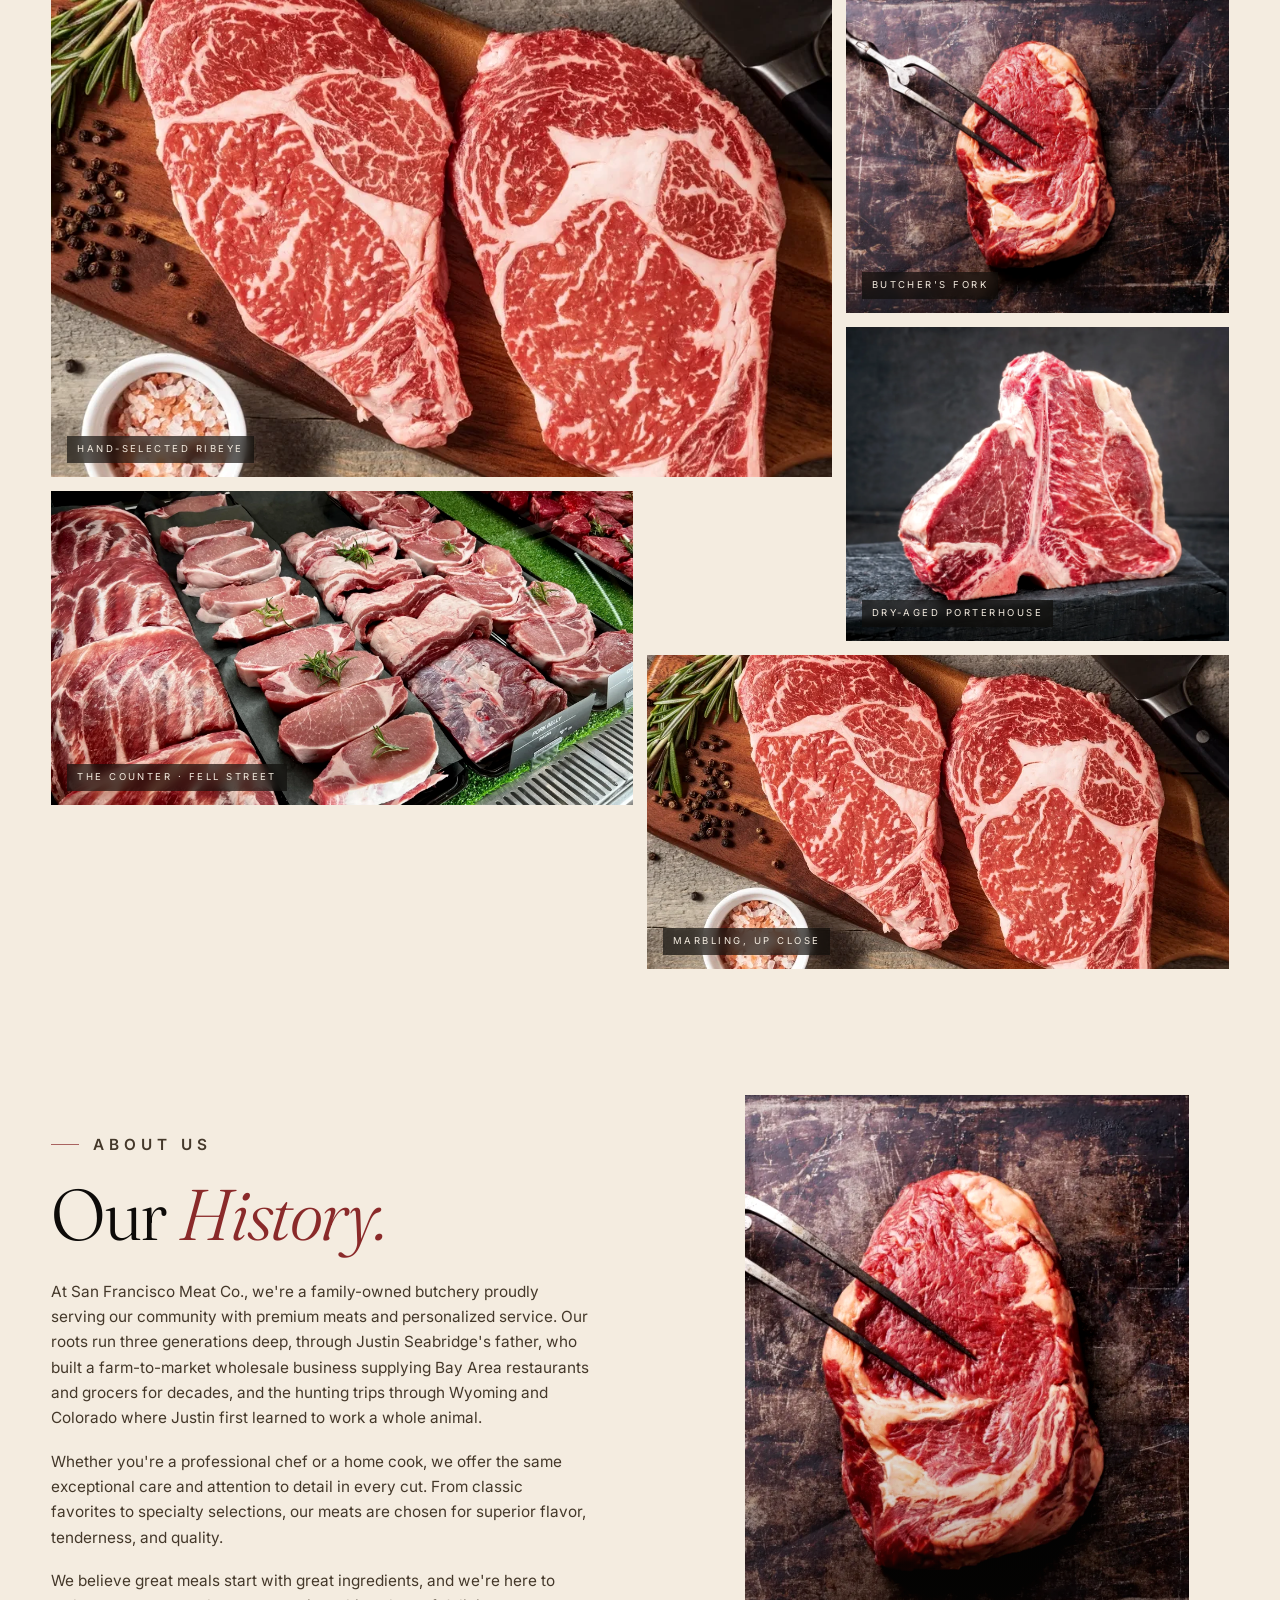
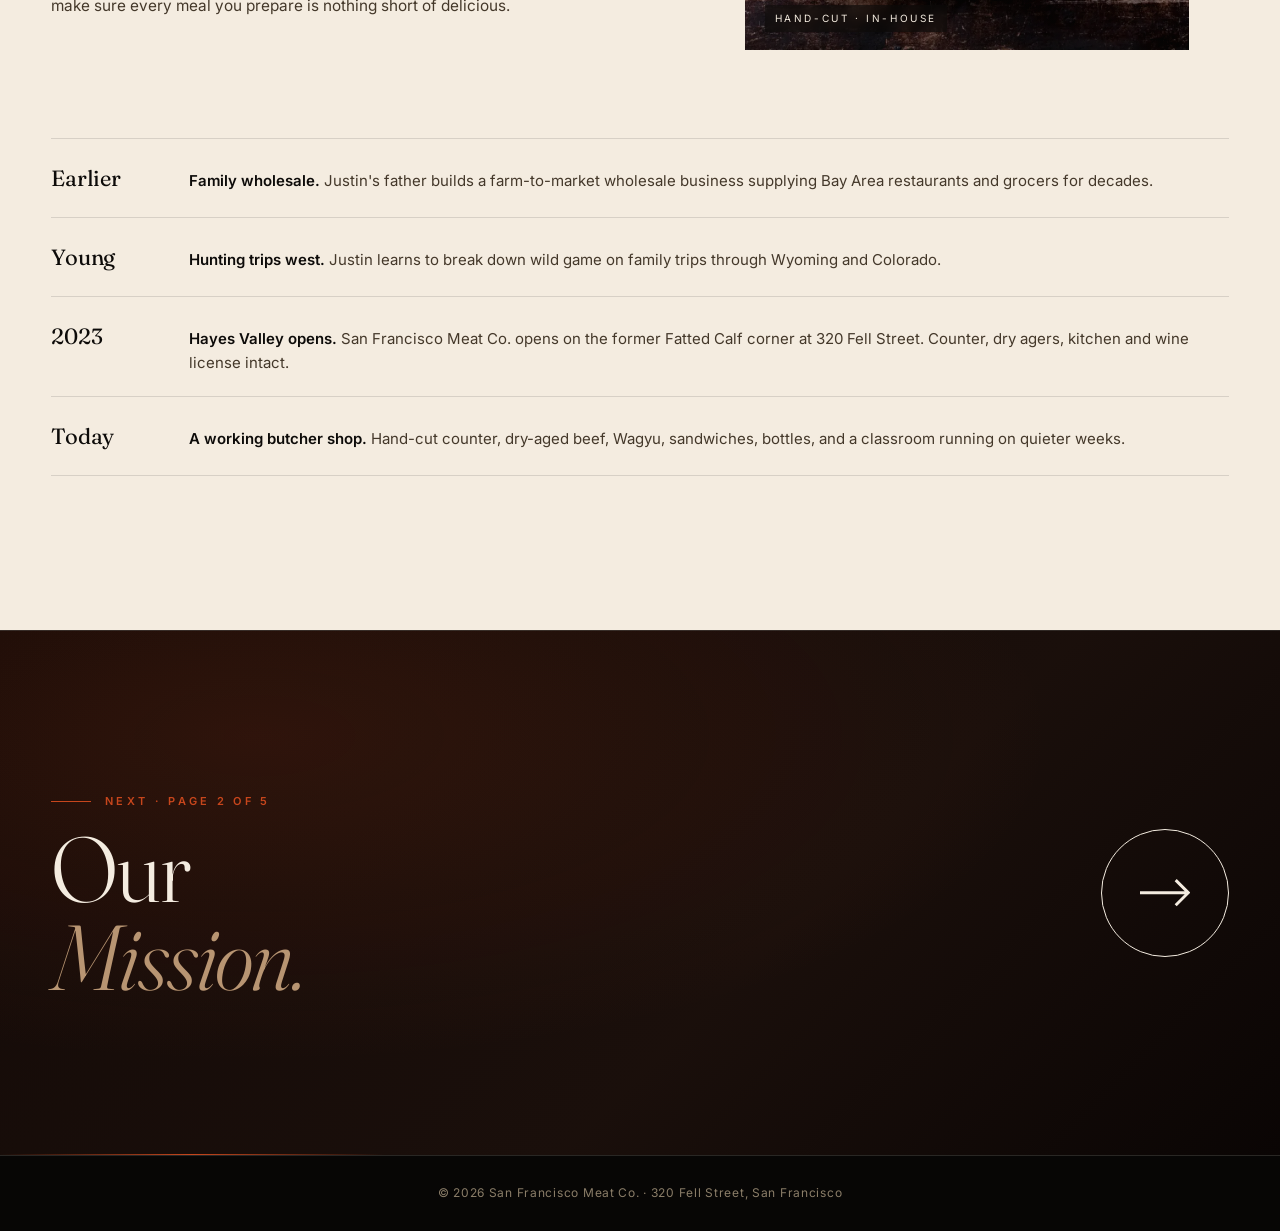
==== commit 8448b377: "style(about): remove em-dashes from body copy Rewrite the About page paragraphs and timeline so the " ====
--- a/index.html
+++ b/index.html
@@ -76,8 +76,8 @@
         </div>
       </div>
       <div class="reveal d1">
-        <p>At San Francisco Meat Co., we believe great meals start with great ingredients. That's why we source only the finest meats — from imported Japanese Wagyu to premium, hand-selected cuts — and bring them straight to your kitchen with care and consistency.</p>
-        <p>Whether you're preparing a weeknight dinner or celebrating life's special moments, our meats are chosen for their flavor, quality, and reliability. With San Francisco Meat Co., you're not just buying meat — you're bringing home a culinary experience built on craftsmanship, trust, and tradition.</p>
+        <p>At San Francisco Meat Co., we believe great meals start with great ingredients. That's why we source only the finest meats, from imported Japanese Wagyu to premium, hand-selected cuts, and bring them straight to your kitchen with care and consistency.</p>
+        <p>Whether you're preparing a weeknight dinner or celebrating life's special moments, our meats are chosen for their flavor, quality, and reliability. With San Francisco Meat Co., you're not just buying meat. You're bringing home a culinary experience built on craftsmanship, trust, and tradition.</p>
       </div>
     </div>
 
@@ -93,9 +93,9 @@
       <div class="copy reveal">
         <p class="about-eyebrow">About Us</p>
         <h2>Our <em>History.</em></h2>
-        <p>At San Francisco Meat Co., we're a family-owned butchery proudly serving our community with premium meats and personalized service. Our roots run three generations deep — through Justin Seabridge's father, who built a farm-to-market wholesale business supplying Bay Area restaurants and grocers for decades, and the hunting trips through Wyoming and Colorado where Justin first learned to work a whole animal.</p>
+        <p>At San Francisco Meat Co., we're a family-owned butchery proudly serving our community with premium meats and personalized service. Our roots run three generations deep, through Justin Seabridge's father, who built a farm-to-market wholesale business supplying Bay Area restaurants and grocers for decades, and the hunting trips through Wyoming and Colorado where Justin first learned to work a whole animal.</p>
         <p>Whether you're a professional chef or a home cook, we offer the same exceptional care and attention to detail in every cut. From classic favorites to specialty selections, our meats are chosen for superior flavor, tenderness, and quality.</p>
-        <p>We believe great meals start with great ingredients — and we're here to make sure every meal you prepare is nothing short of delicious.</p>
+        <p>We believe great meals start with great ingredients, and we're here to make sure every meal you prepare is nothing short of delicious.</p>
       </div>
       <figure class="pic reveal d1">
         <img src="assets/5.webp" alt="Hand-selected raw ribeye with vintage carving fork" loading="lazy"/>
@@ -106,8 +106,8 @@
     <div class="timeline reveal" aria-label="Company timeline">
       <div class="tr"><div class="yr">Earlier</div><div class="tx"><strong>Family wholesale.</strong> Justin's father builds a farm-to-market wholesale business supplying Bay Area restaurants and grocers for decades.</div></div>
       <div class="tr"><div class="yr">Young</div><div class="tx"><strong>Hunting trips west.</strong> Justin learns to break down wild game on family trips through Wyoming and Colorado.</div></div>
-      <div class="tr"><div class="yr">2023</div><div class="tx"><strong>Hayes Valley opens.</strong> San Francisco Meat Co. opens on the former Fatted Calf corner at 320 Fell Street — counter, dry agers, kitchen and wine license intact.</div></div>
-      <div class="tr"><div class="yr">Today</div><div class="tx"><strong>A working butcher shop.</strong> Hand-cut counter, dry-aged beef, Wagyu, sandwiches, bottles — and a classroom running on quieter weeks.</div></div>
+      <div class="tr"><div class="yr">2023</div><div class="tx"><strong>Hayes Valley opens.</strong> San Francisco Meat Co. opens on the former Fatted Calf corner at 320 Fell Street. Counter, dry agers, kitchen and wine license intact.</div></div>
+      <div class="tr"><div class="yr">Today</div><div class="tx"><strong>A working butcher shop.</strong> Hand-cut counter, dry-aged beef, Wagyu, sandwiches, bottles, and a classroom running on quieter weeks.</div></div>
     </div>
   </div>
 </section>
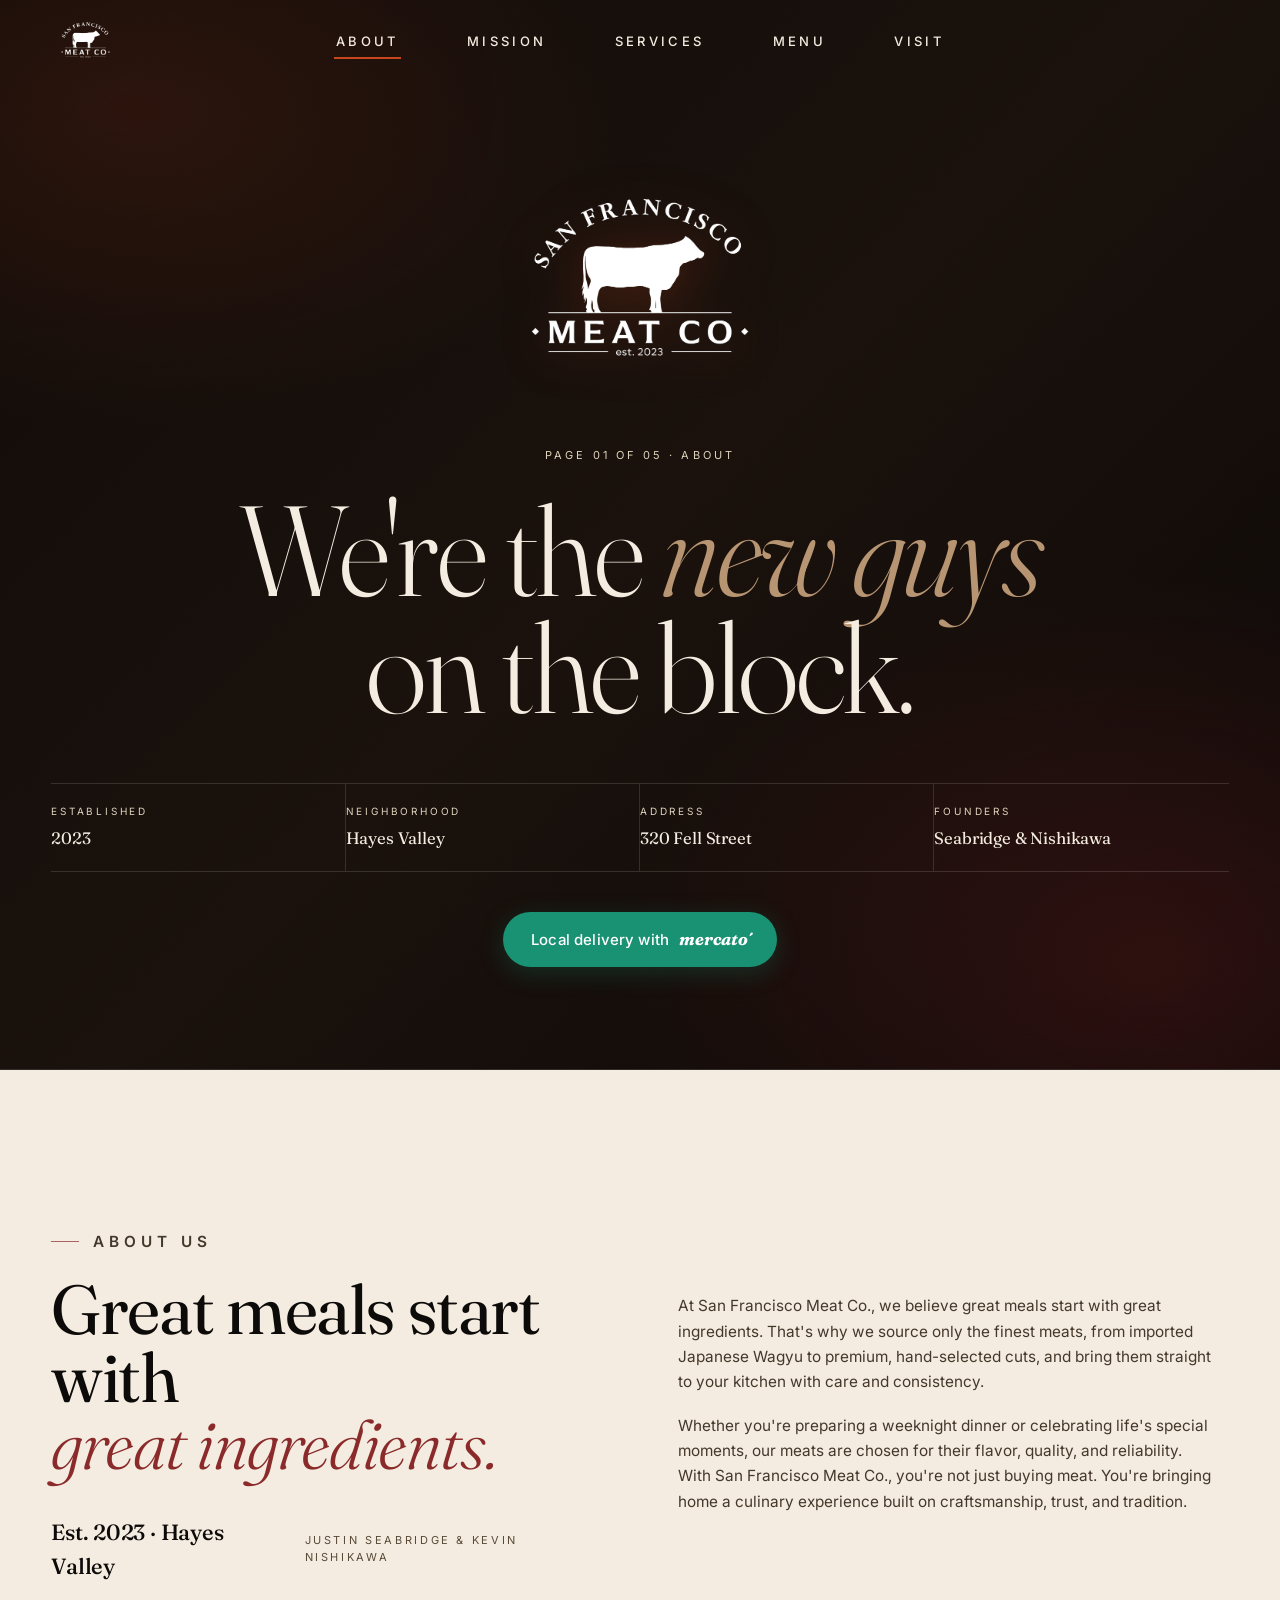
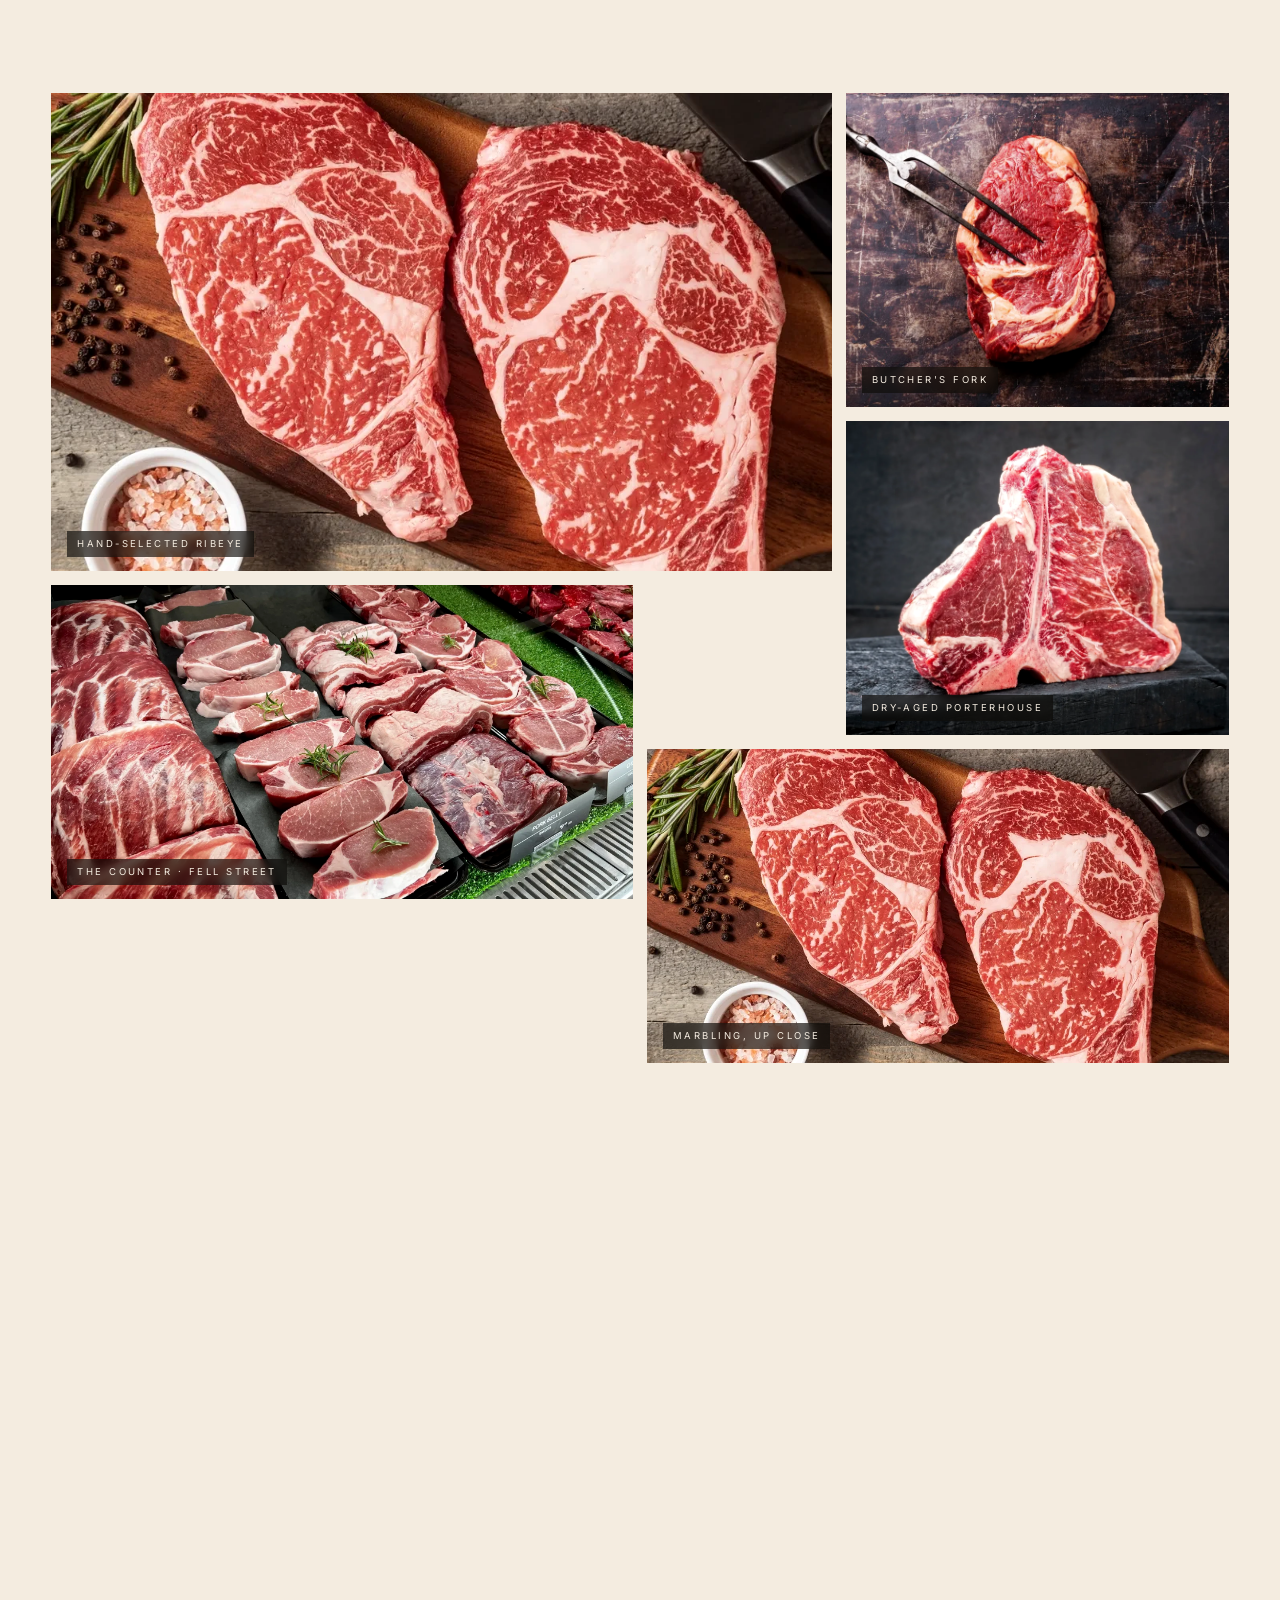
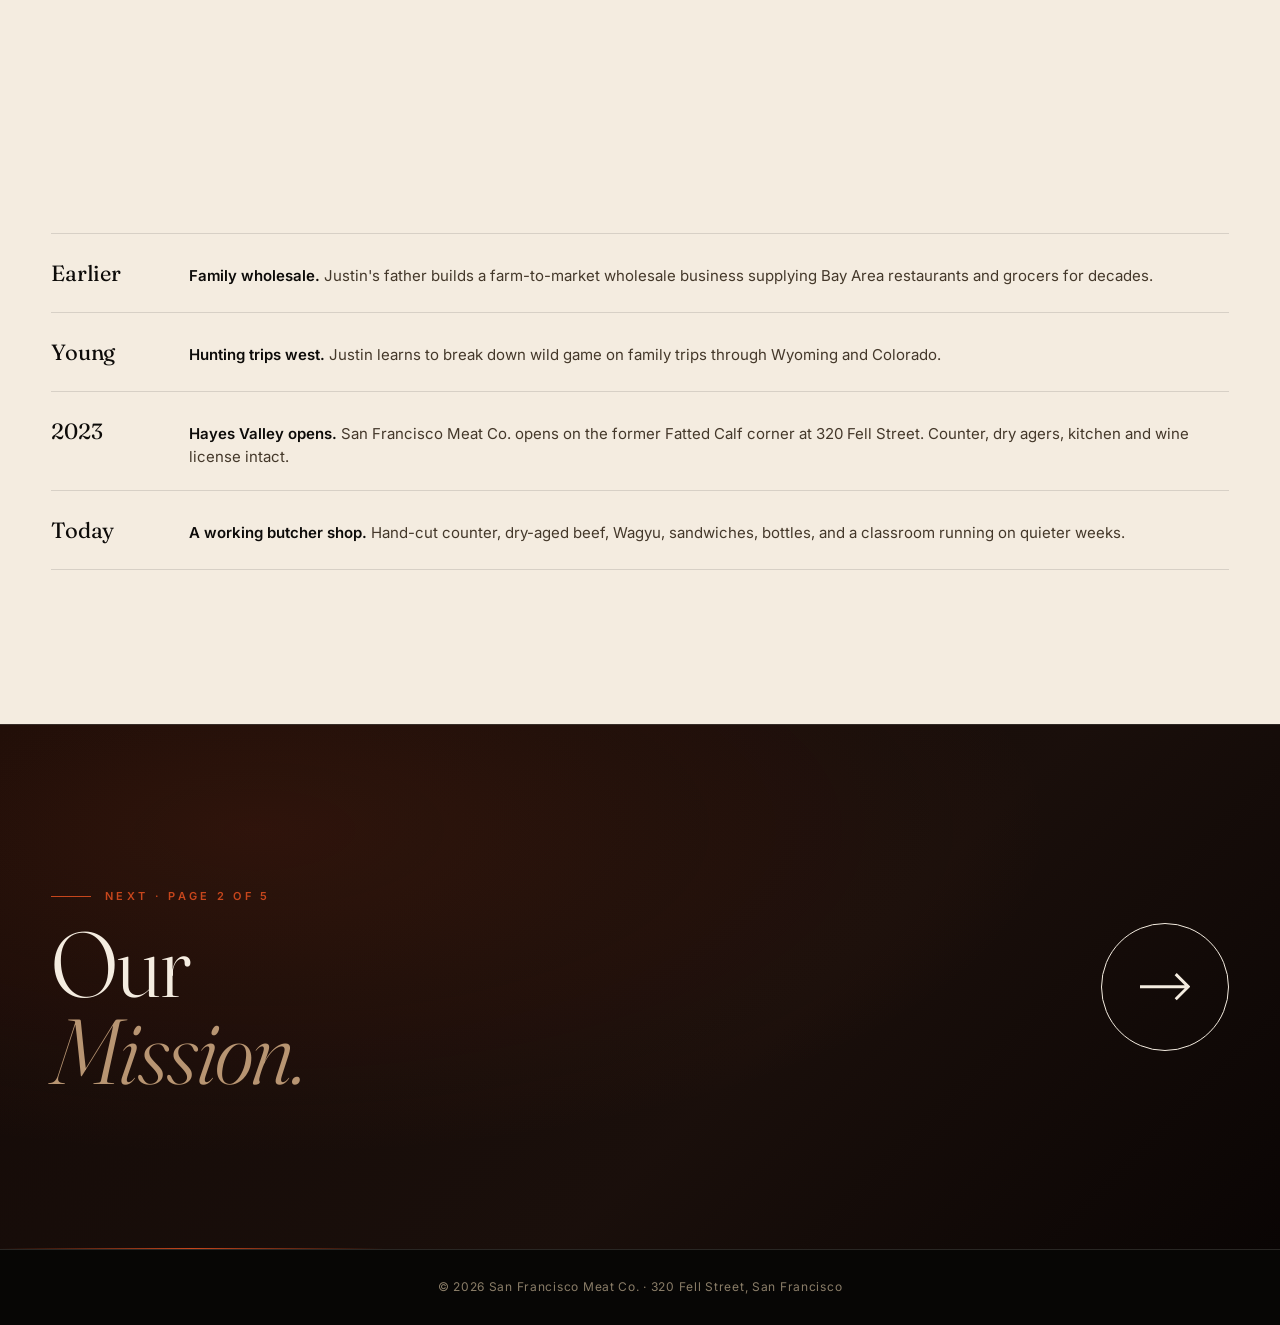
==== commit d68d4513: "feat(about): add 'Local delivery with mercato' button in the hero Add a centered pill button under t" ====
--- a/index.html
+++ b/index.html
@@ -60,6 +60,15 @@
       <div><small>Neighborhood</small><strong>Hayes Valley</strong></div>
       <div><small>Address</small><strong>320 Fell Street</strong></div>
       <div><small>Founders</small><strong>Seabridge &amp; Nishikawa</strong></div>
+    </div>
+    <div class="mercato-wrap">
+      <a class="mercato-btn"
+         href="https://www.mercato.com/shop/san-francisco-meat-co?utm_source=2651.San_Francisco_Meat_Co.&amp;utm_medium=shopnow"
+         target="_blank" rel="noreferrer"
+         aria-label="Order local delivery with Mercato (opens in new tab)">
+        <span>Local delivery with</span>
+        <strong>mercato<span class="dot">&#769;</span></strong>
+      </a>
     </div>
   </div>
 </section>
--- a/styles.css
+++ b/styles.css
@@ -1468,3 +1468,40 @@
   .sw-img{grid-column: 1 / -1; aspect-ratio: 16/9; margin-top:14px}
   .sw-num{grid-row:1}
 }
+
+/* ============ MERCATO DELIVERY BUTTON ============ */
+.mercato-wrap{
+  display:flex; justify-content:center;
+  margin-top:40px;
+}
+.mercato-btn{
+  display:inline-flex; align-items:center; gap:10px;
+  padding:14px 28px;
+  background:#199173;
+  color:#ffffff;
+  border-radius:999px;
+  font-family:var(--sans);
+  font-size:15px;
+  font-weight:500;
+  letter-spacing:.01em;
+  text-decoration:none;
+  box-shadow:0 6px 24px rgba(25,145,115,.25);
+  transition:background .3s var(--t), transform .3s var(--t), box-shadow .3s var(--t);
+}
+.mercato-btn:hover{
+  background:#15806a;
+  transform:translateY(-2px);
+  box-shadow:0 10px 32px rgba(25,145,115,.4);
+}
+.mercato-btn strong{
+  font-family:var(--serif);
+  font-weight:700;
+  font-style:italic;
+  font-size:17px;
+  letter-spacing:-.01em;
+  display:inline-flex; align-items:baseline;
+}
+.mercato-btn strong .dot{
+  font-style:normal;
+  margin-left:1px;
+}
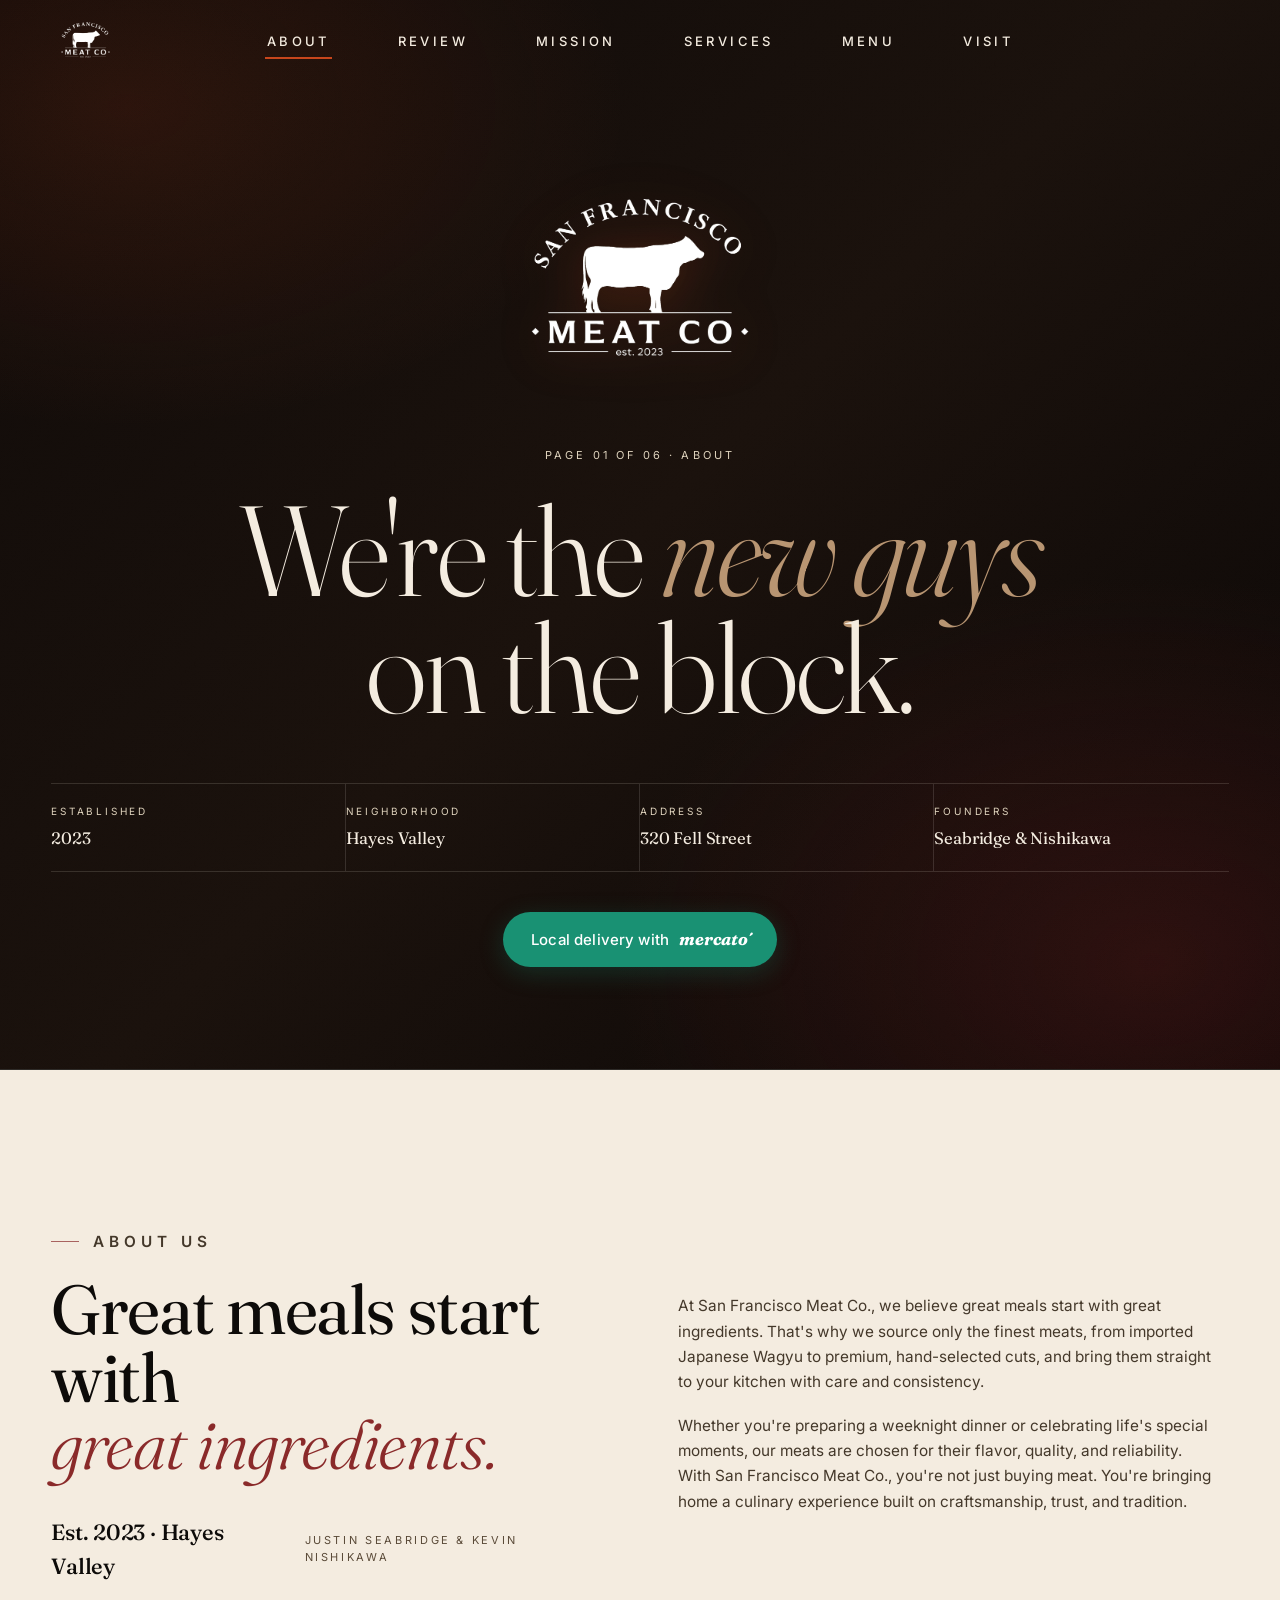
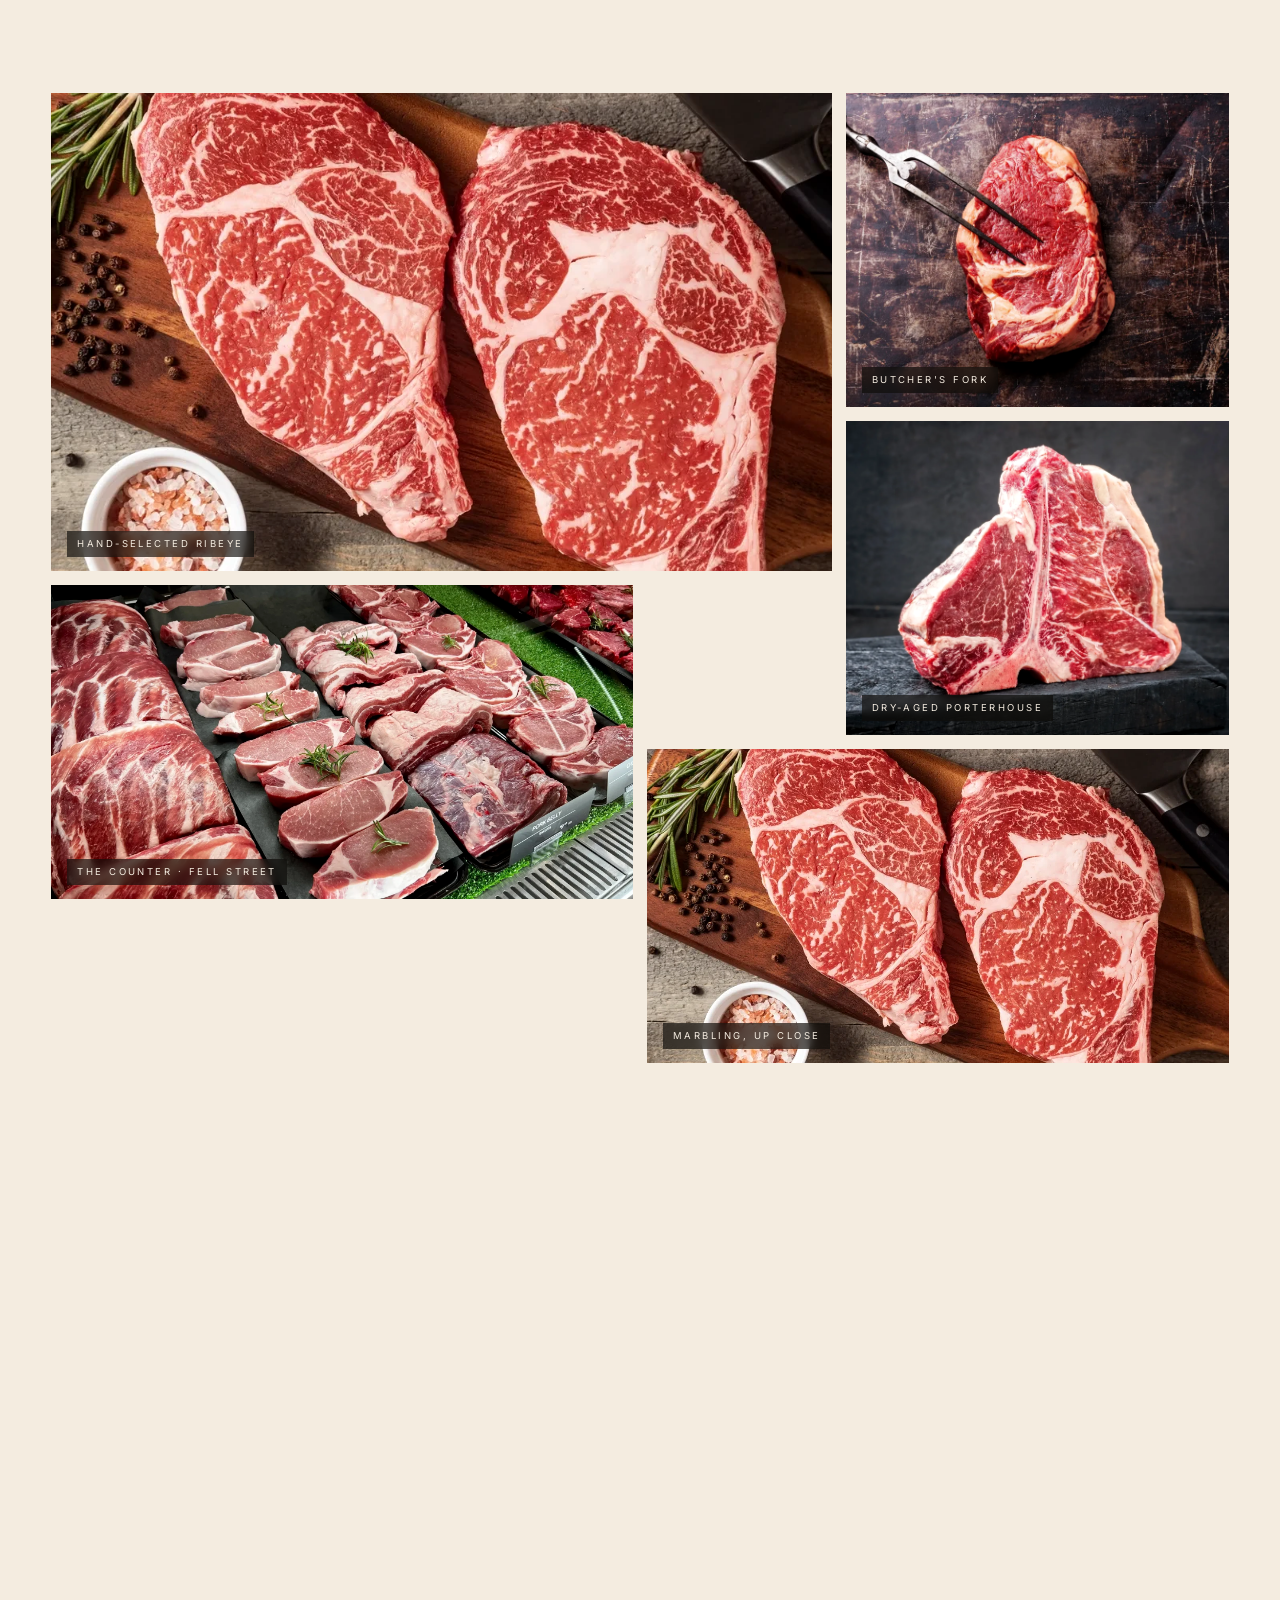
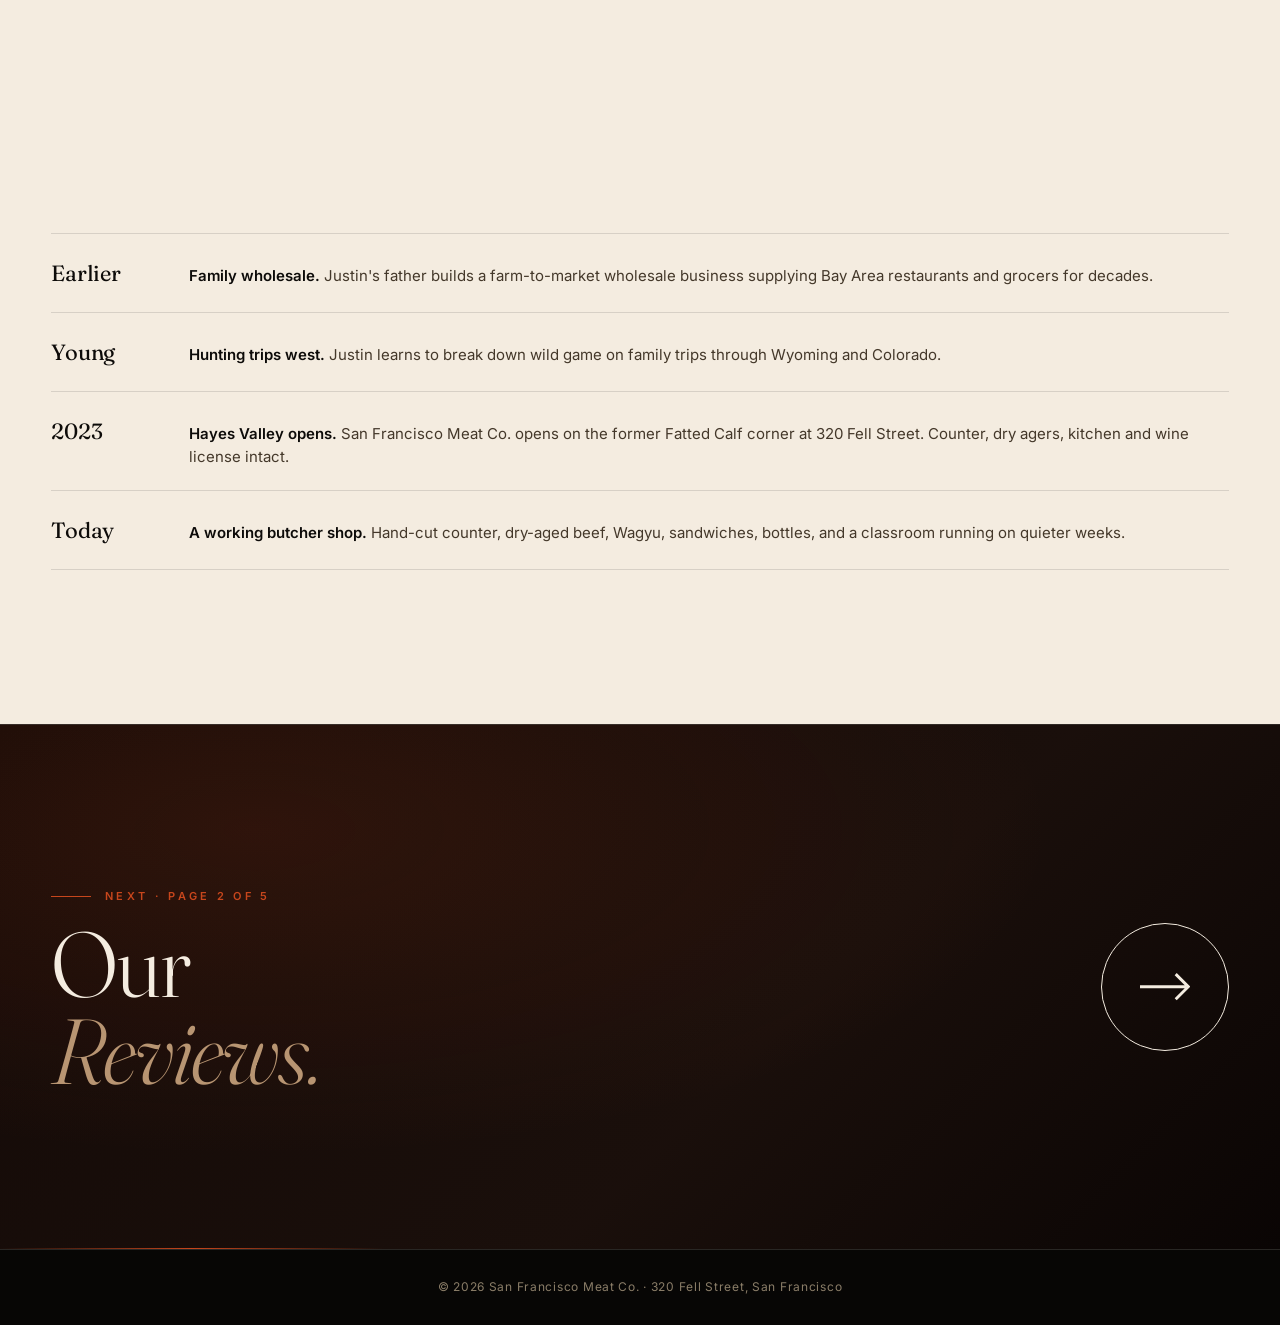
==== commit 29d24906: "feat(review): add 6th page — Reviews, with Yelp integration New page order: About → Review → Mission" ====
--- a/index.html
+++ b/index.html
@@ -23,6 +23,7 @@
   </a>
   <nav class="nav-links" aria-label="Primary">
     <a href="index.html"    data-page="index.html">About</a>
+    <a href="review.html"   data-page="review.html">Review</a>
     <a href="mission.html"  data-page="mission.html">Mission</a>
     <a href="services.html" data-page="services.html">Services</a>
     <a href="menu.html"     data-page="menu.html">Menu</a>
@@ -36,6 +37,7 @@
 <aside class="mobile-sheet" aria-hidden="true">
   <nav aria-label="Mobile">
     <a href="index.html"    data-page="index.html">About</a>
+    <a href="review.html"   data-page="review.html">Review</a>
     <a href="mission.html"  data-page="mission.html">Mission</a>
     <a href="services.html" data-page="services.html">Services</a>
     <a href="menu.html"     data-page="menu.html">Menu</a>
@@ -53,7 +55,7 @@
     <div class="hero-crest reveal">
       <img src="assets/logo.png" alt="San Francisco Meat Co. — Est. 2023" width="320" height="200"/>
     </div>
-    <p class="page-crumb">Page 01 of 05 · About</p>
+    <p class="page-crumb">Page 01 of 06 · About</p>
     <h1>We're the <em>new guys</em><br/>on the block.</h1>
     <div class="page-meta">
       <div><small>Established</small><strong>2023</strong></div>
@@ -121,11 +123,11 @@
   </div>
 </section>
 
-<a class="next-page" href="mission.html" aria-label="Next: Our Mission">
+<a class="next-page" href="review.html" aria-label="Next: Reviews">
   <div class="wrap next-page-inner">
     <div>
       <span class="np-eyebrow">Next · Page 2 of 5</span>
-      <h2 style="margin-top:16px">Our<br/><em>Mission.</em></h2>
+      <h2 style="margin-top:16px">Our<br/><em>Reviews.</em></h2>
     </div>
     <div></div>
     <span class="np-arrow" aria-hidden="true"><svg viewBox="0 0 24 14" fill="none" aria-hidden="true"><path d="M0 7h22M17 1l6 6-6 6" stroke="currentColor" stroke-width="1.4" fill="none"/></svg></span>
--- a/styles.css
+++ b/styles.css
@@ -1505,3 +1505,125 @@
   font-style:normal;
   margin-left:1px;
 }
+
+/* ============ REVIEWS PAGE ============ */
+.reviews-page{
+  position:relative;
+  background:#0a0706;
+  color:var(--paper);
+  padding:clamp(140px, 15vw, 200px) 0 clamp(80px, 10vw, 140px);
+  min-height:100vh;
+  overflow:hidden;
+  isolation:isolate;
+}
+.reviews-bg{
+  position:absolute; inset:0; z-index:-1;
+  background:
+    radial-gradient(ellipse 70% 50% at 50% 20%, rgba(199,70,28,.18), transparent 55%),
+    radial-gradient(ellipse 60% 50% at 10% 90%, rgba(90,26,26,.4), transparent 55%),
+    radial-gradient(ellipse 60% 50% at 90% 90%, rgba(90,26,26,.4), transparent 55%),
+    linear-gradient(135deg, #140a07 0%, #0a0504 60%);
+}
+.reviews-bg::after{
+  content:""; position:absolute; inset:0; opacity:.08; pointer-events:none;
+  background-image:url("data:image/svg+xml;utf8,<svg xmlns='http://www.w3.org/2000/svg' width='200' height='200'><filter id='n'><feTurbulence baseFrequency='.75' numOctaves='2'/><feColorMatrix values='0 0 0 0 1 0 0 0 0 1 0 0 0 0 1 0 0 0 .9 0'/></filter><rect width='100%' height='100%' filter='url(%23n)'/></svg>");
+  mix-blend-mode:overlay;
+}
+.reviews-title{
+  font-family:var(--serif); font-weight:400;
+  font-size:clamp(44px, 7vw, 92px);
+  letter-spacing:.04em;
+  line-height:1;
+  color:var(--paper);
+  text-transform:uppercase;
+  text-align:center;
+  margin:0 0 48px;
+}
+.yelp-summary{
+  display:flex; align-items:center; gap:16px;
+  justify-content:center;
+  padding:16px 24px;
+  background:transparent;
+  color:var(--paper);
+  text-decoration:none;
+  max-width:460px; margin:0 auto 56px;
+  transition:transform .3s var(--t);
+}
+.yelp-summary:hover{transform:scale(1.02)}
+.yelp-logo{width:44px; height:44px; display:block; flex-shrink:0}
+.yelp-logo svg{width:100%; height:100%}
+.yelp-rating{
+  font-family:var(--sans); font-weight:700;
+  font-size:28px; line-height:1;
+}
+.yelp-stars{display:inline-flex; align-items:center}
+.yelp-stars svg{width:100px; height:20px; display:block}
+.yelp-info{display:flex; flex-direction:column; gap:4px}
+.yelp-info strong{font-weight:600; font-size:16px; letter-spacing:.01em}
+.yelp-info span{font-size:14px; color:var(--bone)}
+
+/* review cards */
+.review-cards{
+  display:grid; grid-template-columns:repeat(3, 1fr);
+  gap:24px;
+  max-width:1100px; margin:0 auto;
+}
+.review-card{
+  background:#ffffff;
+  color:#1a1a1a;
+  padding:28px 24px 20px;
+  display:flex; flex-direction:column; align-items:center; text-align:center;
+  text-decoration:none;
+  position:relative;
+  transition:transform .3s var(--t), box-shadow .3s var(--t);
+  min-height:280px;
+}
+.review-card:hover{
+  transform:translateY(-4px);
+  box-shadow:0 20px 40px rgba(0,0,0,.4);
+}
+.rc-avatar{
+  width:62px; height:62px; border-radius:50%;
+  display:grid; place-items:center;
+  color:#fff;
+  font-family:var(--sans); font-size:28px; font-weight:600;
+  margin-bottom:12px;
+  overflow:hidden;
+}
+.rc-stars{margin-bottom:14px}
+.rc-stars svg{width:100px; height:18px; display:block}
+.rc-quote{
+  font-size:15px; line-height:1.5;
+  color:#2a2a2a;
+  margin:0 0 14px;
+  flex-grow:1;
+}
+.rc-link{
+  color:#d32323; font-weight:600;
+  font-size:14px;
+  margin-bottom:18px;
+  text-decoration:none;
+  display:inline-flex; align-items:center; gap:4px;
+}
+.review-card:hover .rc-link{text-decoration:underline}
+.rc-byline{
+  display:flex; align-items:center; gap:10px;
+  padding-top:14px;
+  width:100%;
+  border-top:1px solid #e5e5e5;
+  color:#555;
+  font-size:13px;
+  justify-content:flex-start;
+}
+.rc-y{width:20px; height:20px; flex-shrink:0}
+.rc-y svg{width:100%; height:100%; display:block}
+
+.reviews-cta{
+  display:flex; justify-content:center;
+  margin-top:56px;
+}
+
+@media (max-width: 900px){
+  .review-cards{grid-template-columns:1fr; max-width:420px}
+  .yelp-summary{flex-wrap:wrap; gap:12px}
+}
